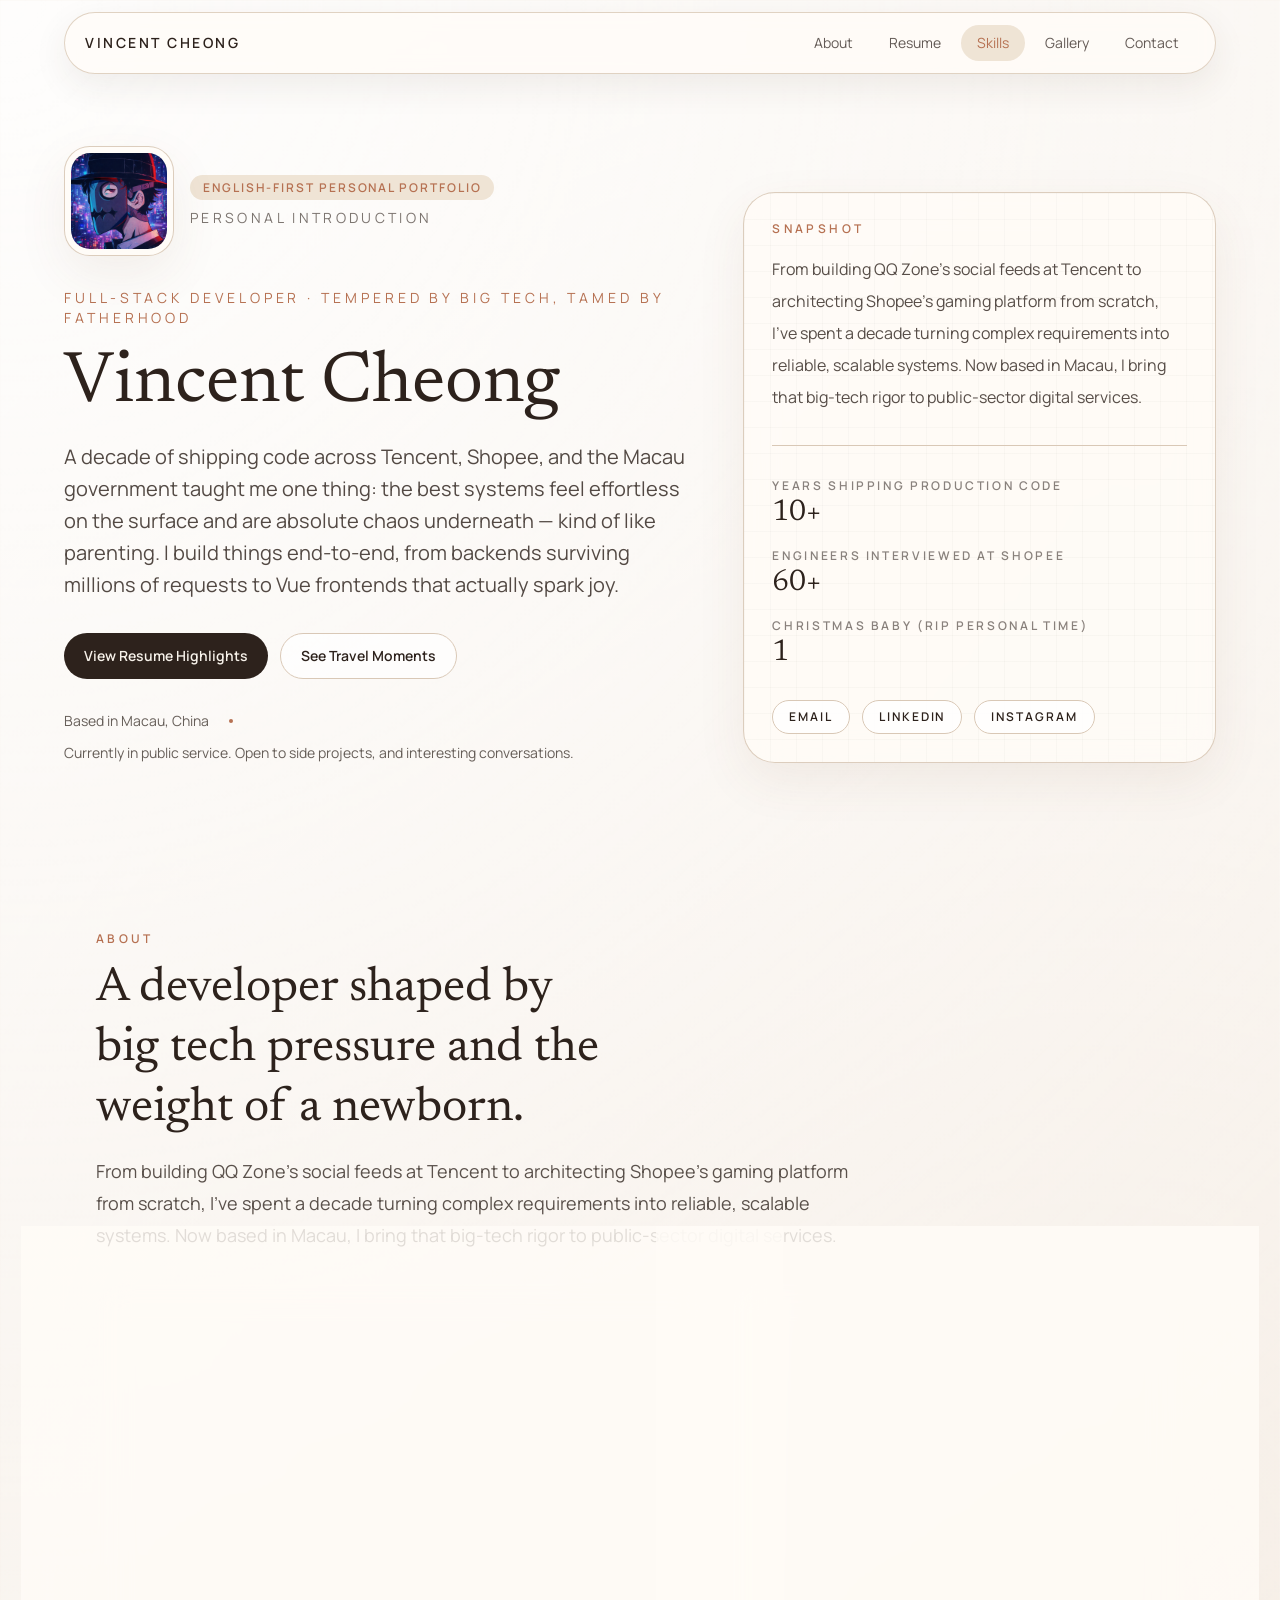
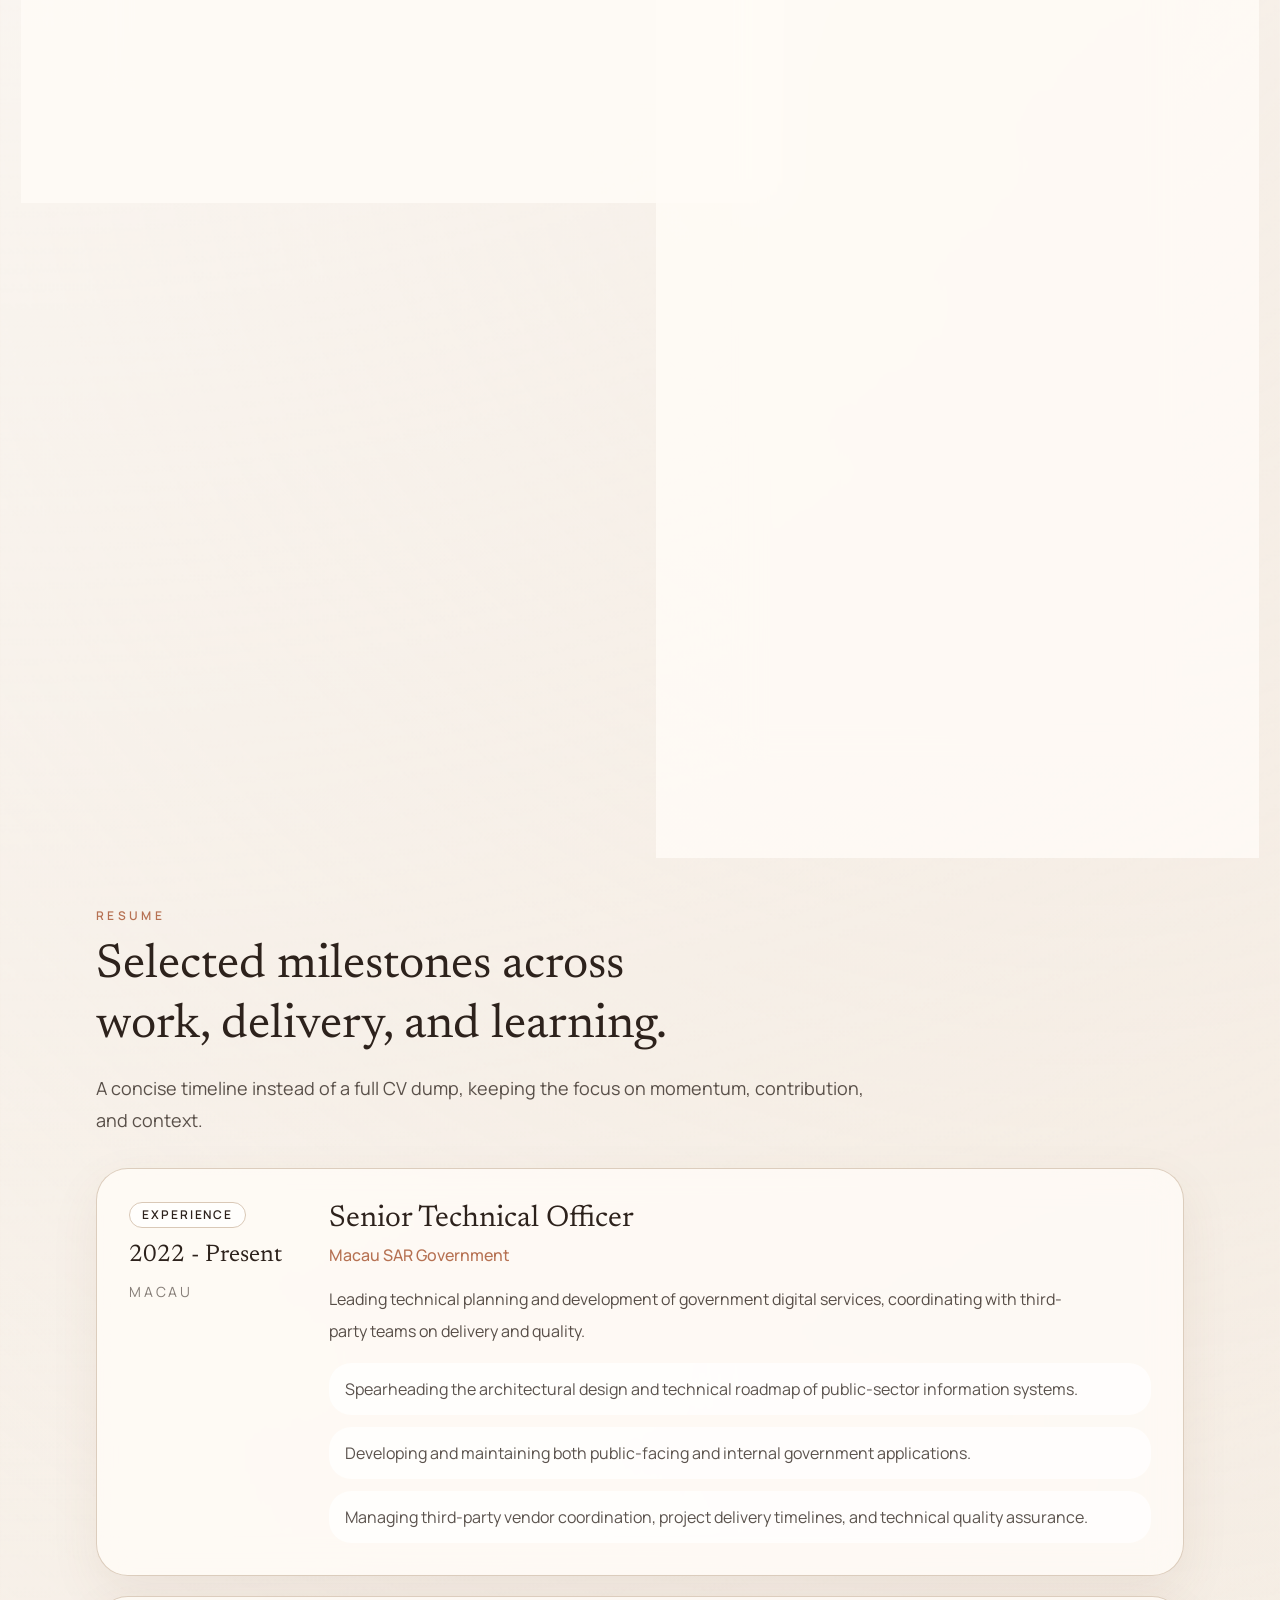
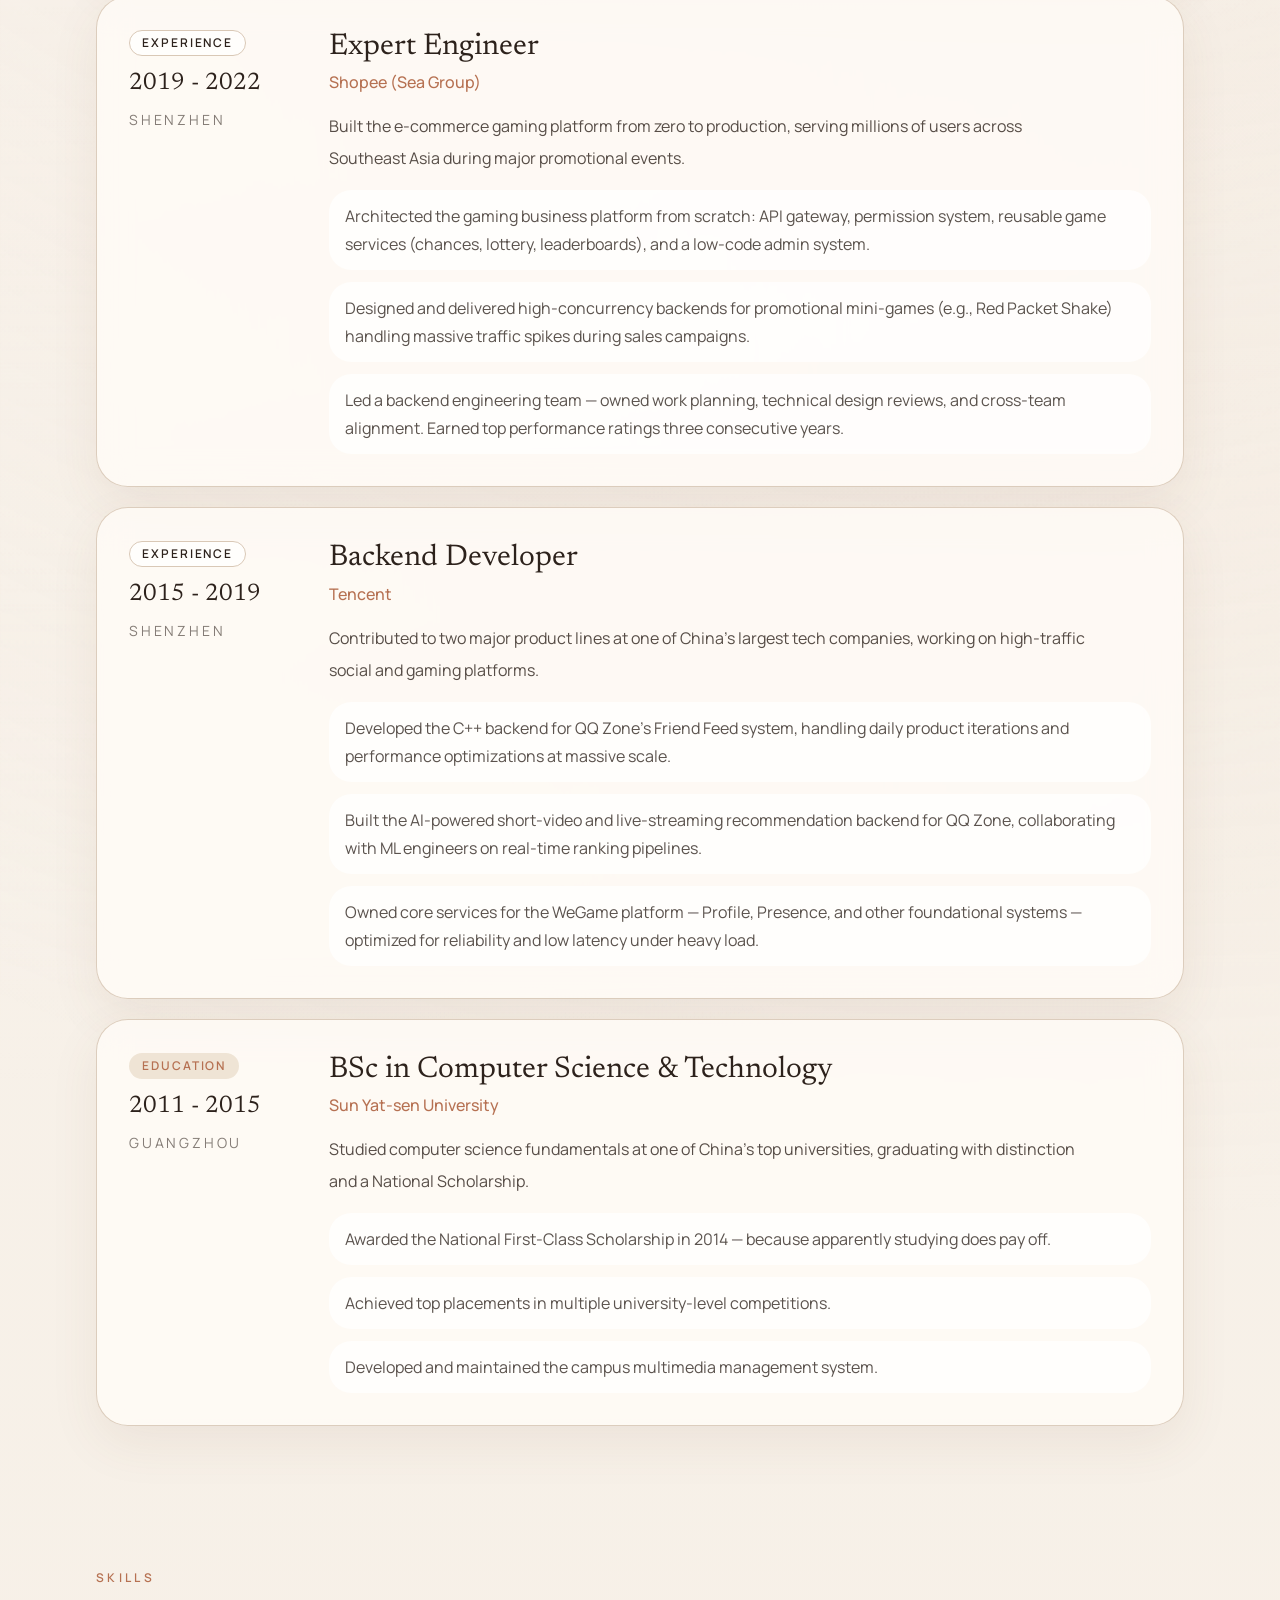
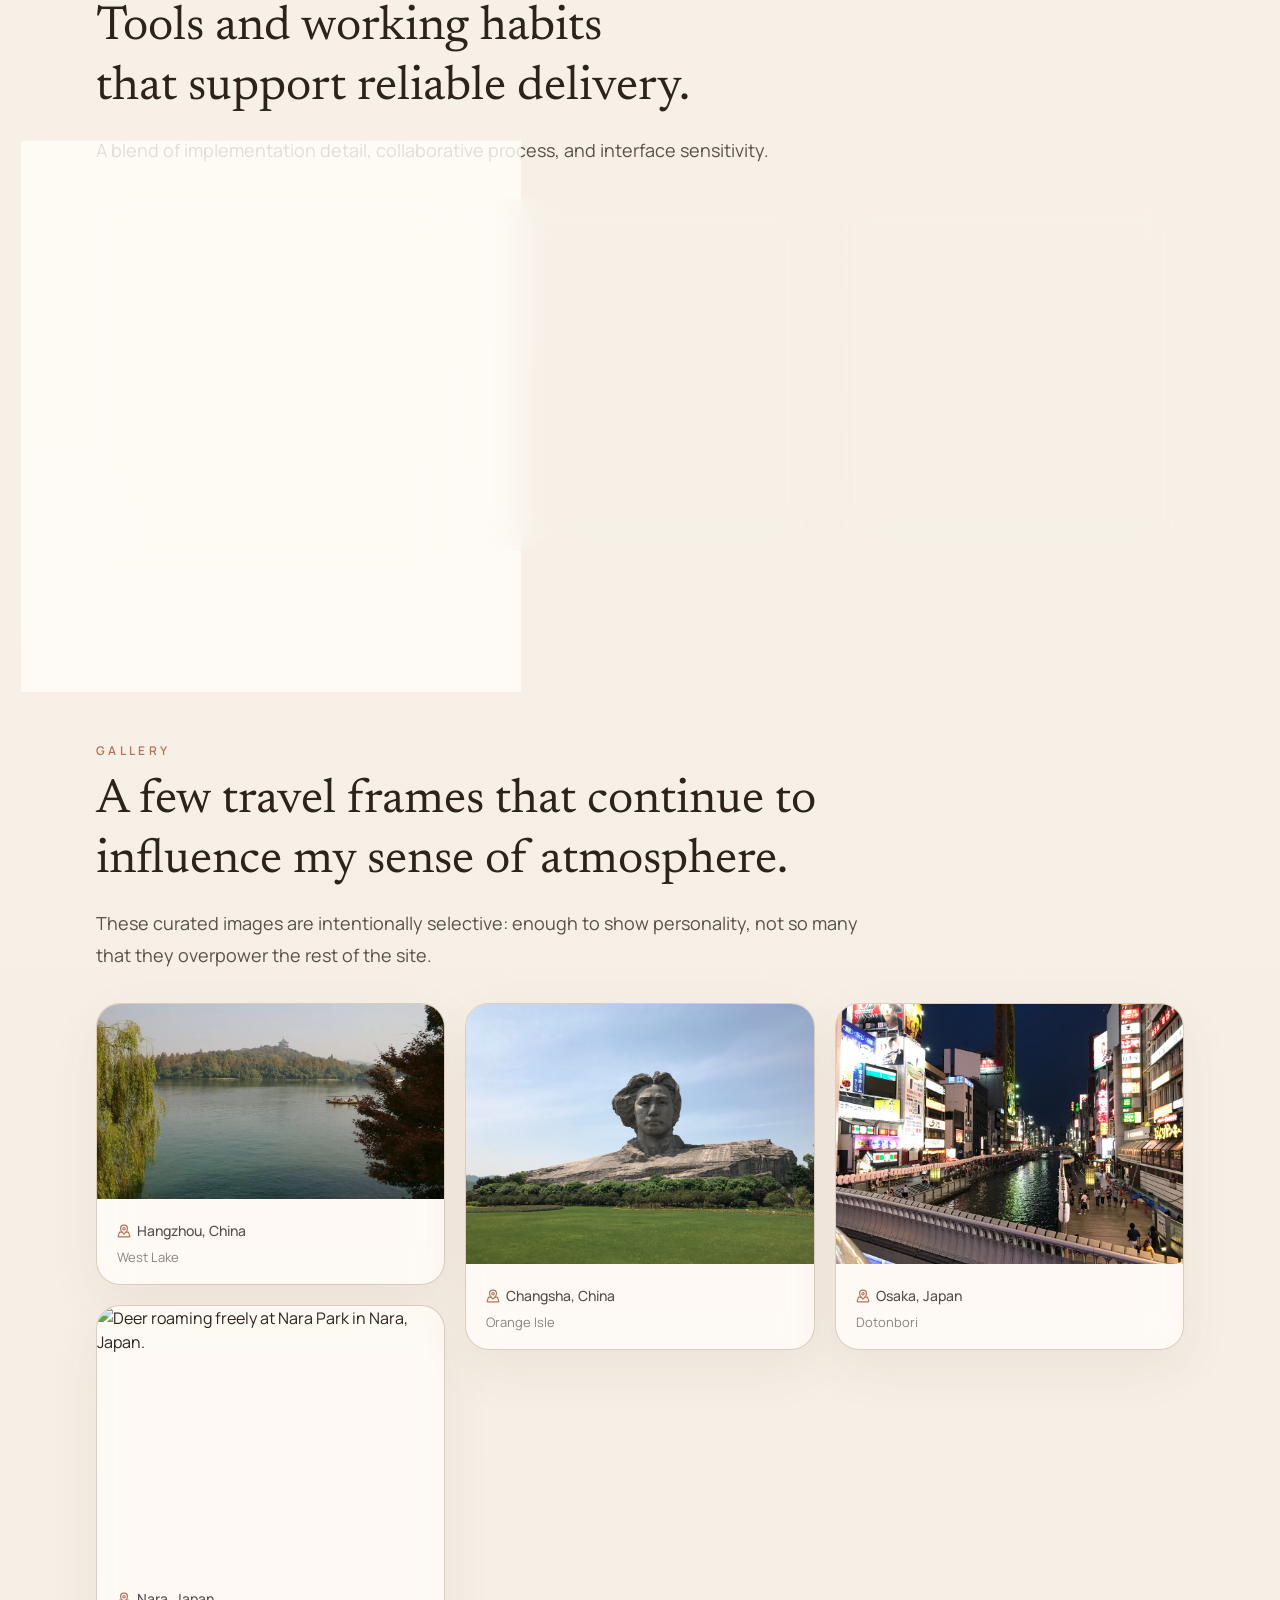
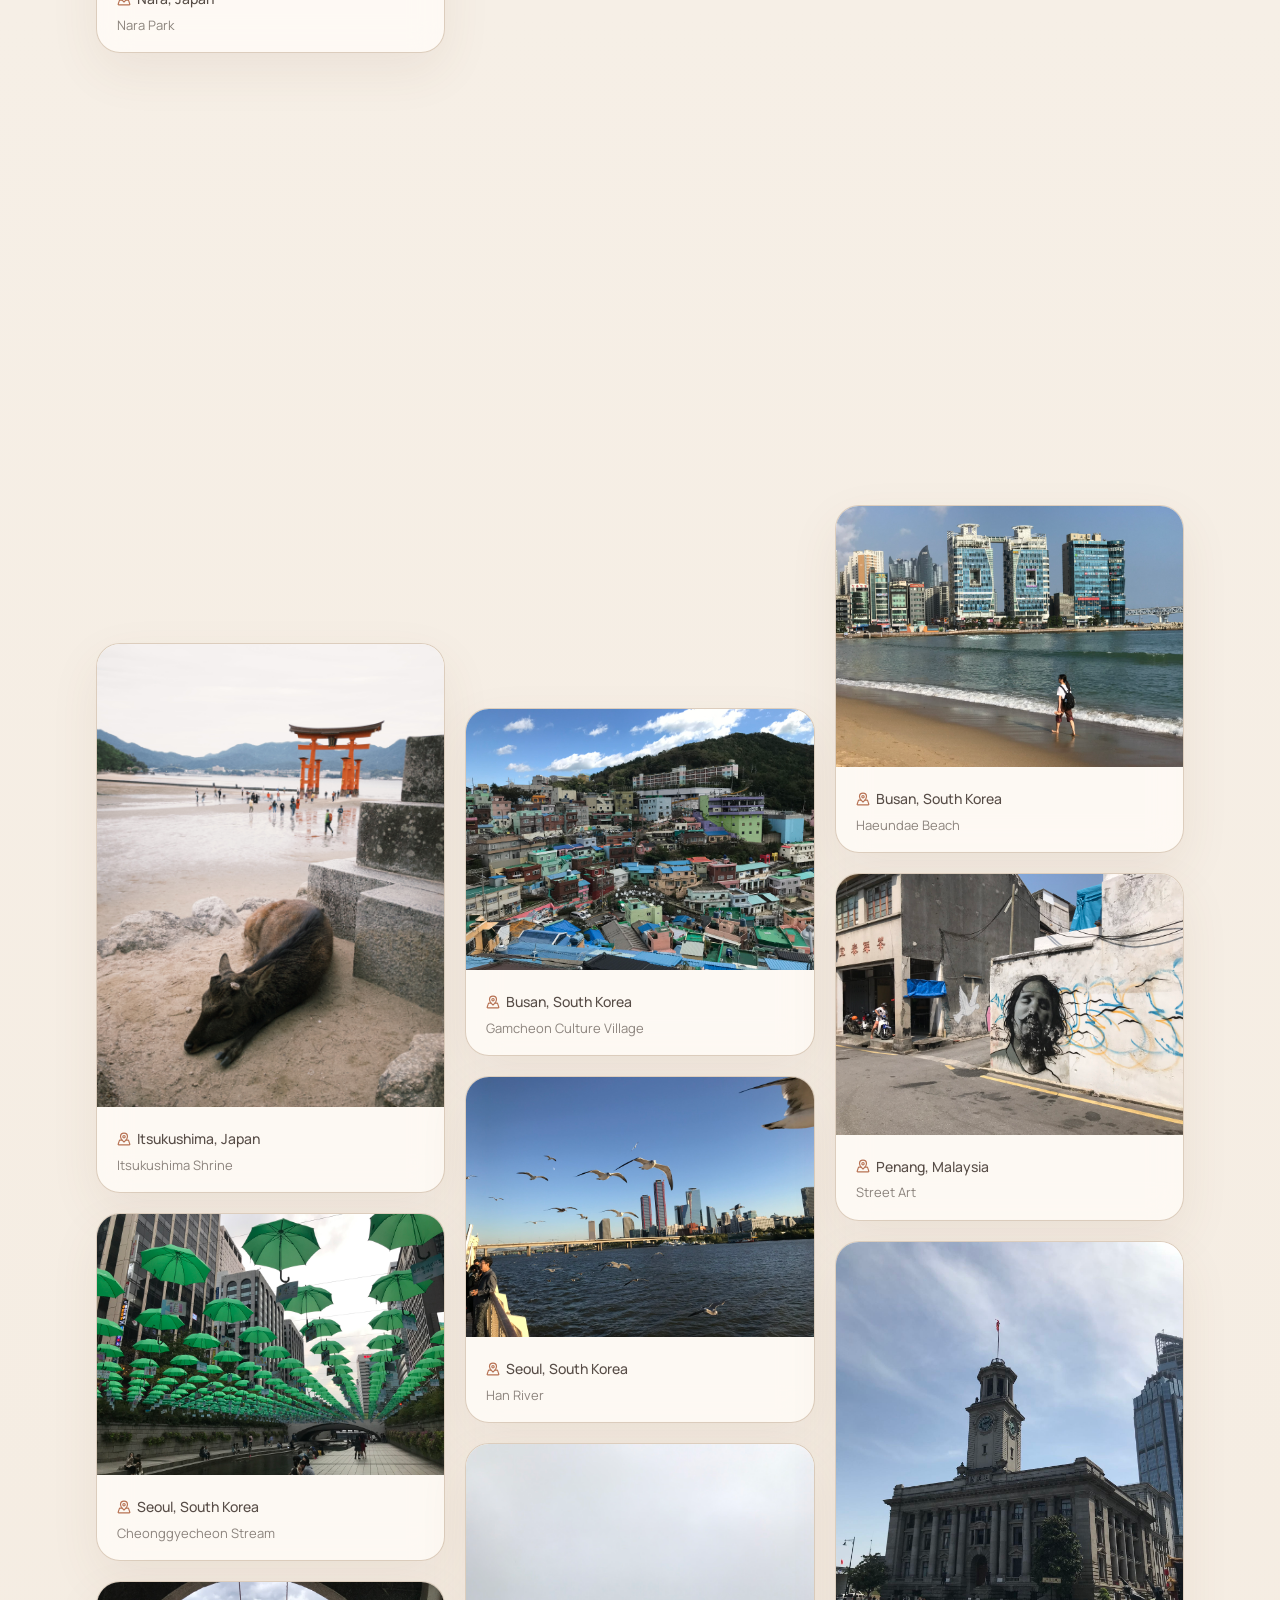
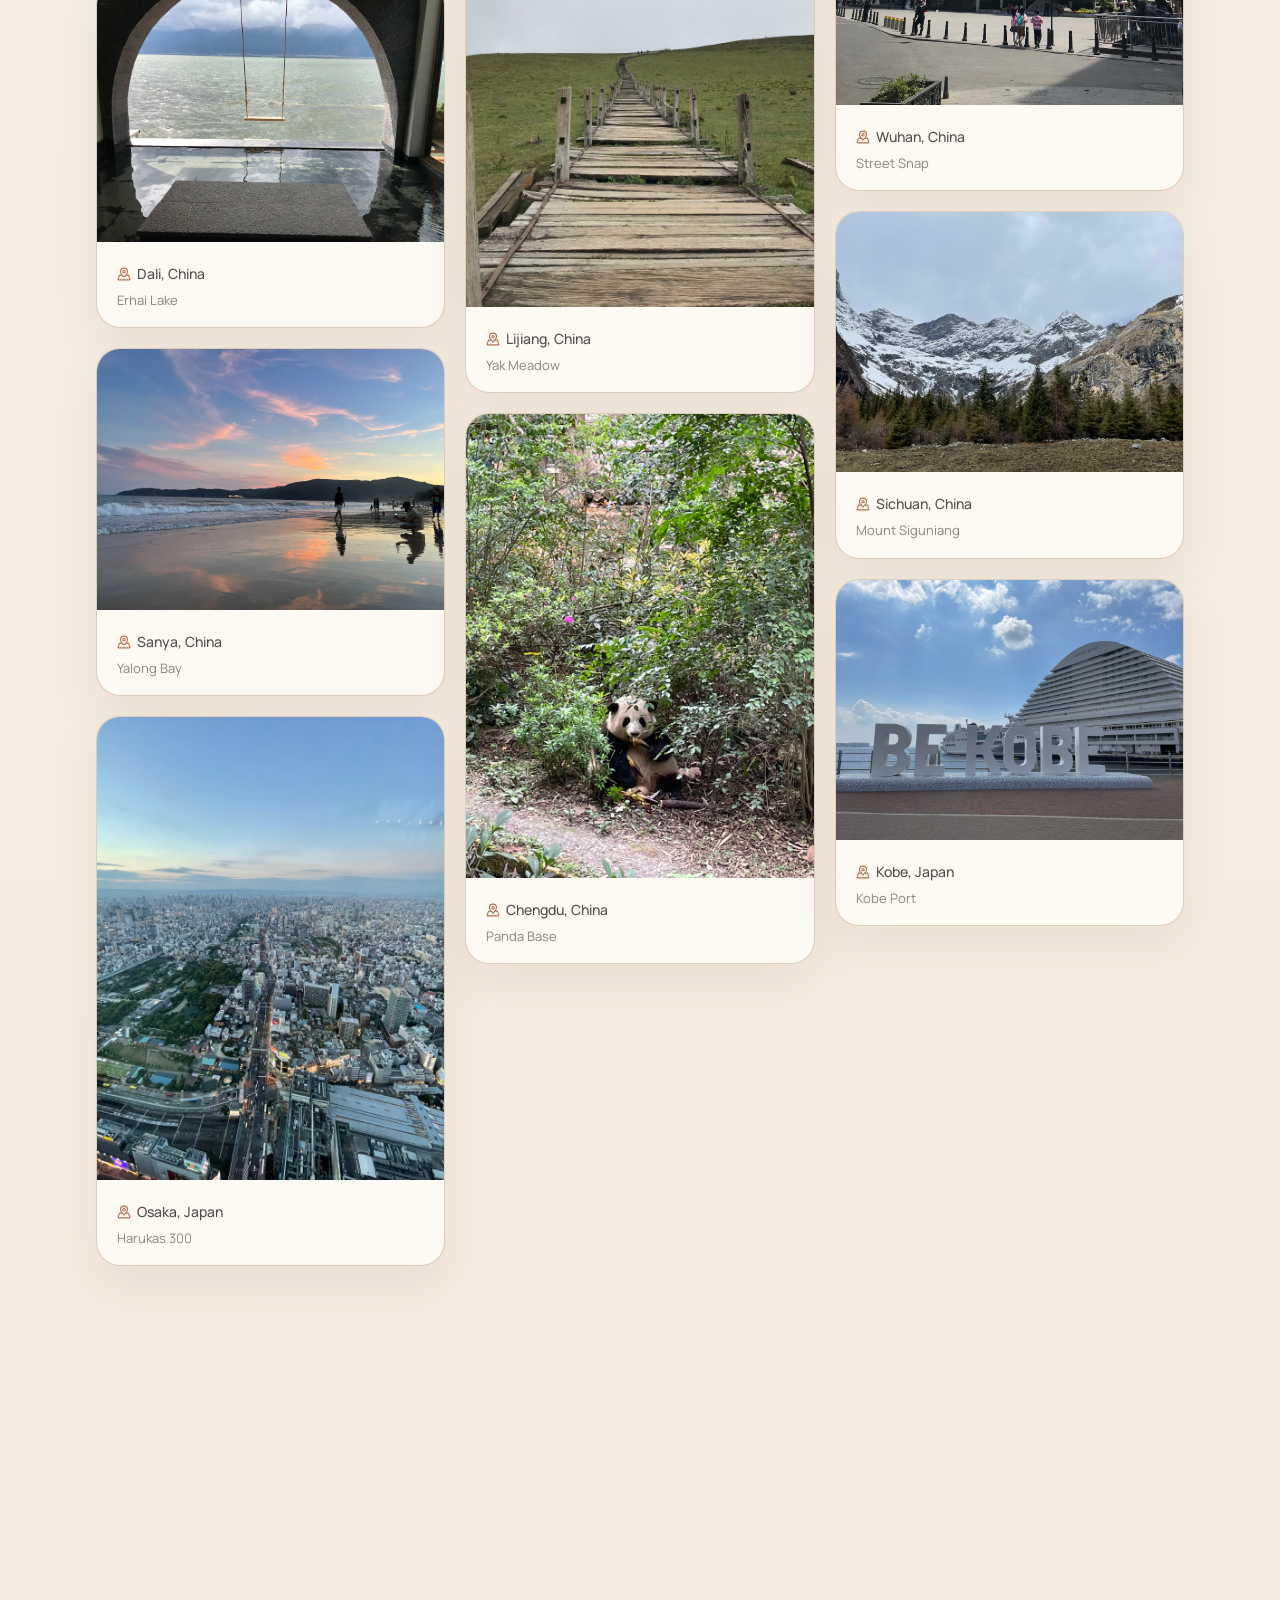
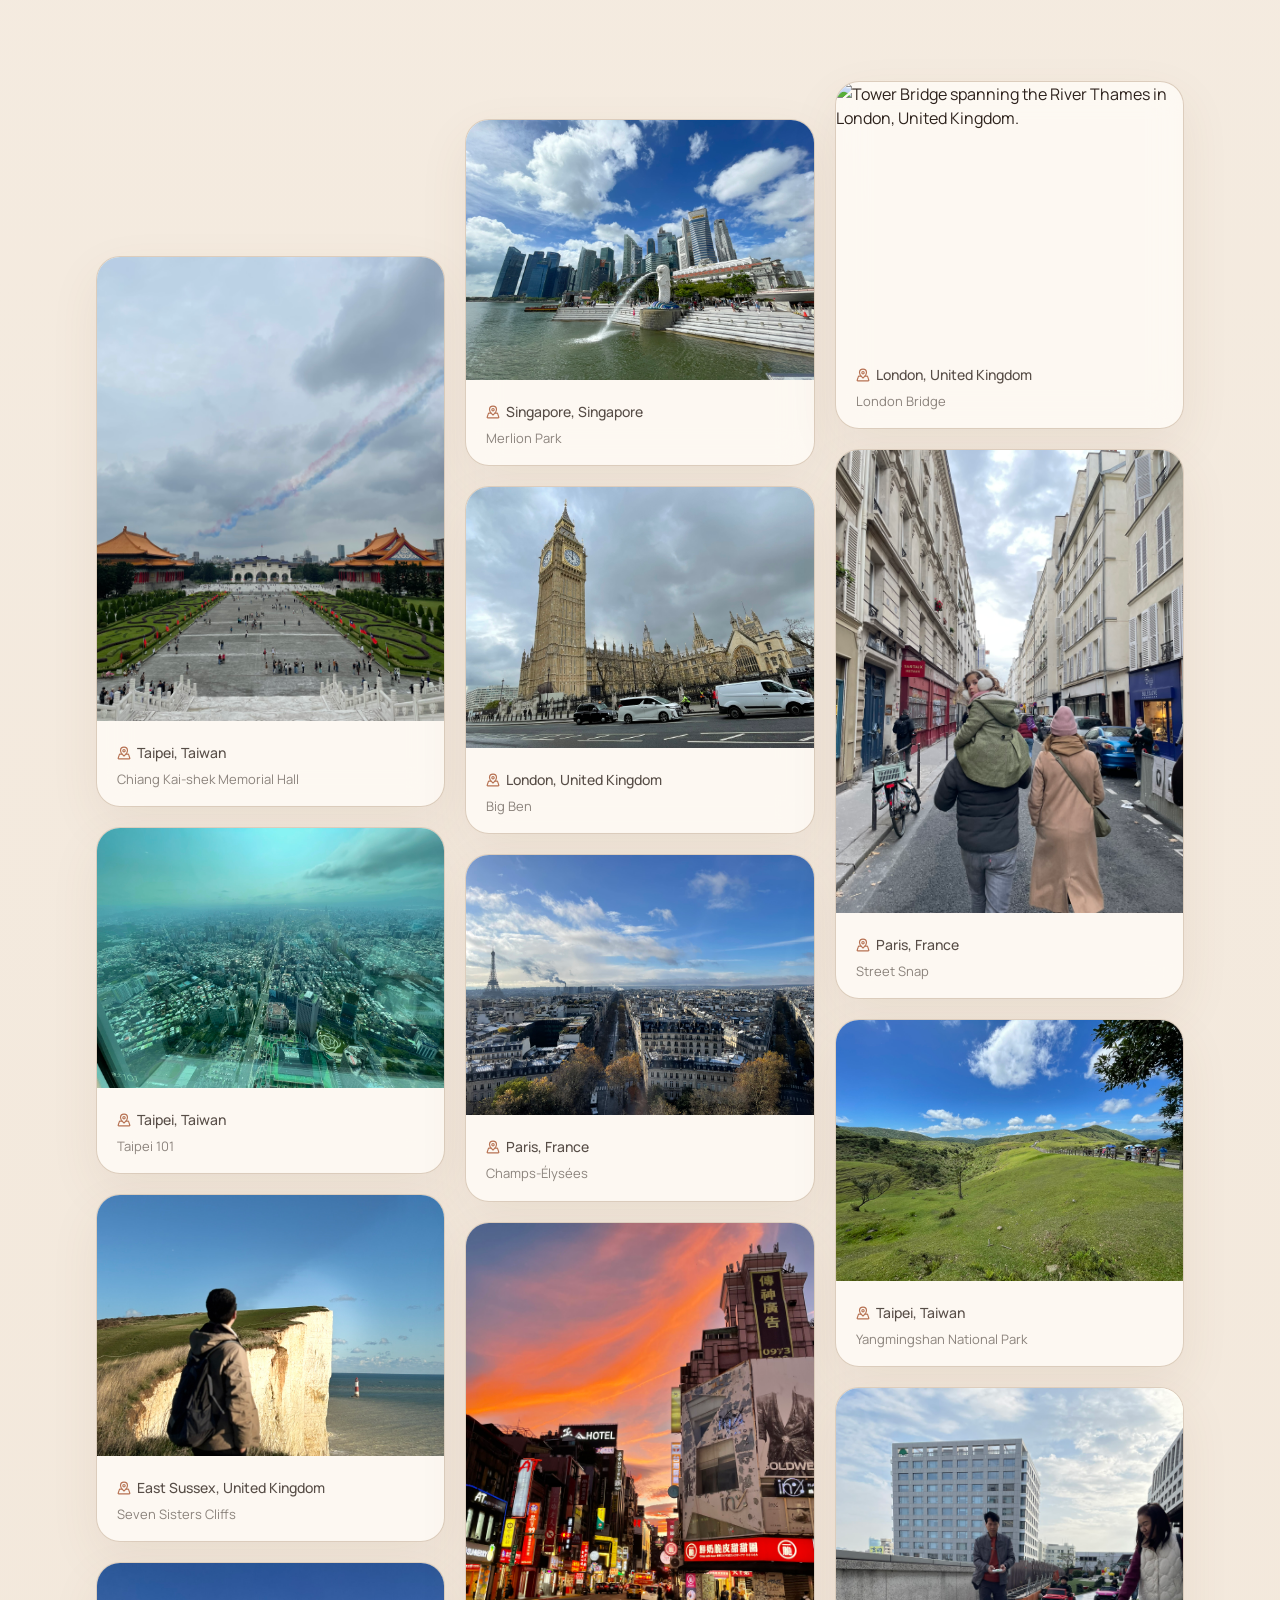
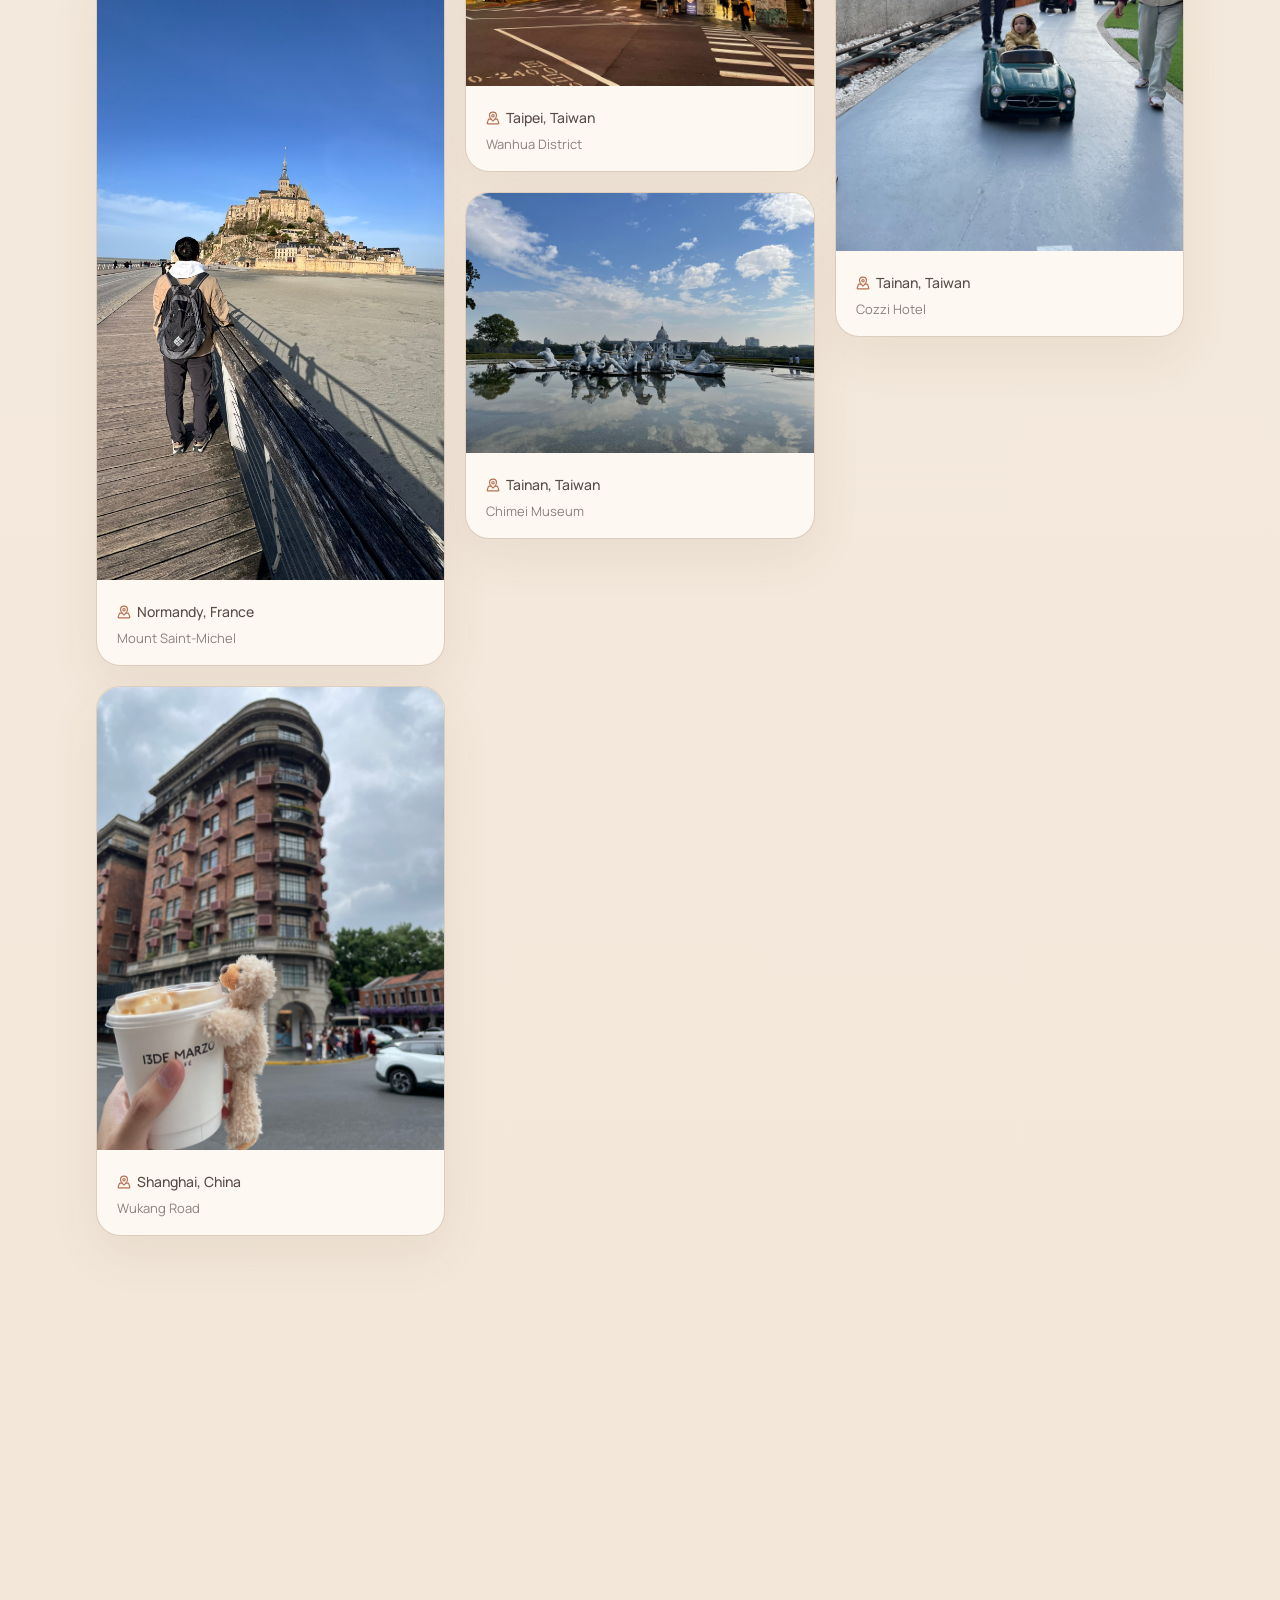
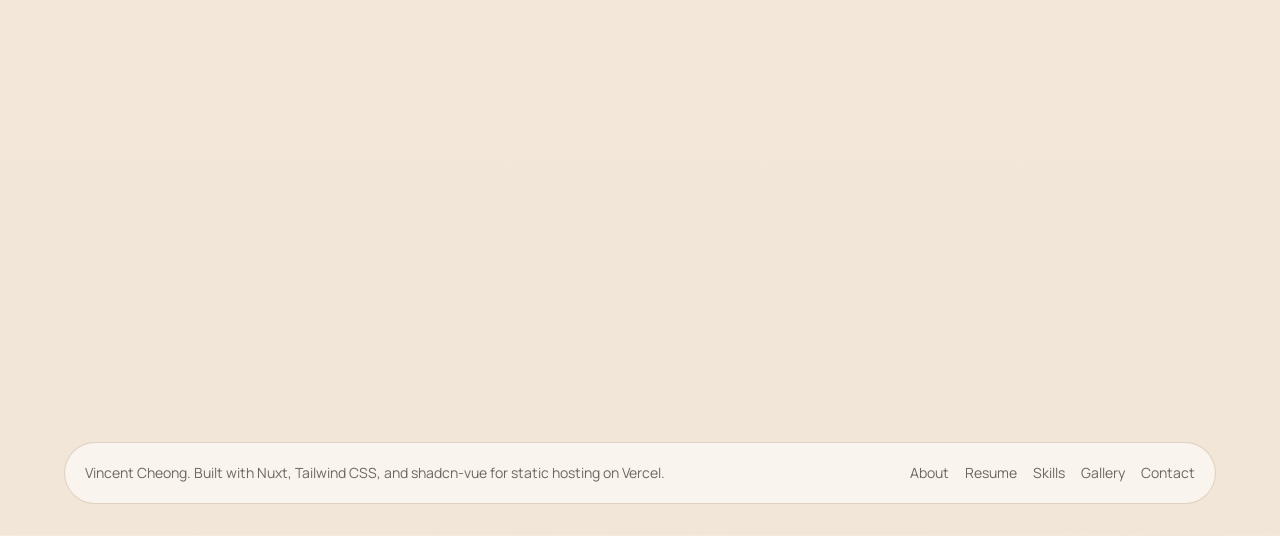
==== index.html @ 4589df6a "init" ====
<!DOCTYPE html><html><head><meta charset="utf-8"><meta name="viewport" content="width=device-width, initial-scale=1"><link rel="stylesheet" href="/_nuxt/entry.B0Ei7L6R.css" crossorigin><link rel="preload" as="fetch" crossorigin="anonymous" href="/_payload.json?06635e98-0e0e-40a1-9569-b638af17988c"><link rel="modulepreload" as="script" crossorigin href="/_nuxt/CiVSn9M3.js"><link rel="modulepreload" as="script" crossorigin href="/_nuxt/BRN_oLLQ.js"><link rel="modulepreload" as="script" crossorigin href="/_nuxt/CJJaTZbk.js"><link rel="modulepreload" as="script" crossorigin href="/_nuxt/DvQyiuAR.js"><script type="module" src="/_nuxt/CiVSn9M3.js" crossorigin></script></head><body><div id="__nuxt"><!--[--><div></div><div class="relative min-h-screen overflow-x-hidden"><div class="pointer-events-none absolute inset-0 -z-10 bg-[radial-gradient(circle_at_top,_rgba(255,255,255,0.85),_transparent_48%)]"></div><header class="sticky top-0 z-30 px-3 pt-3 sm:px-4"><a href="#main-content" class="sr-only rounded-full bg-[color:var(--color-ink)] px-4 py-2 text-sm font-semibold text-[color:var(--color-paper)] focus:not-sr-only focus:absolute focus:left-5 focus:top-5 focus:z-50"> Skip to content </a><div class="mx-auto flex max-w-6xl items-center justify-between rounded-full border border-[rgb(217_200_182/0.8)] bg-[rgb(255_252_247/0.76)] px-4 py-3 shadow-[0_12px_35px_rgba(69,47,33,0.08)] backdrop-blur md:px-5"><a href="#top" class="min-w-0 text-sm font-semibold tracking-[0.18em] uppercase text-[color:var(--color-ink)]"><span class="block truncate">Vincent Cheong</span></a><nav class="hidden items-center gap-1 md:flex" aria-label="Primary navigation"><!--[--><a href="#about" class="rounded-full px-4 py-2 text-sm transition-colors focus-visible:outline-none focus-visible:ring-2 focus-visible:ring-[color:var(--color-clay)] focus-visible:ring-offset-2 focus-visible:ring-offset-[color:var(--color-paper)] bg-[color:var(--color-paper-strong)] text-[color:var(--color-clay)]">About</a><a href="#resume" class="rounded-full px-4 py-2 text-sm transition-colors focus-visible:outline-none focus-visible:ring-2 focus-visible:ring-[color:var(--color-clay)] focus-visible:ring-offset-2 focus-visible:ring-offset-[color:var(--color-paper)] text-[rgb(45_34_28/0.74)] hover:bg-white/80 hover:text-[color:var(--color-ink)]">Resume</a><a href="#skills" class="rounded-full px-4 py-2 text-sm transition-colors focus-visible:outline-none focus-visible:ring-2 focus-visible:ring-[color:var(--color-clay)] focus-visible:ring-offset-2 focus-visible:ring-offset-[color:var(--color-paper)] text-[rgb(45_34_28/0.74)] hover:bg-white/80 hover:text-[color:var(--color-ink)]">Skills</a><a href="#gallery" class="rounded-full px-4 py-2 text-sm transition-colors focus-visible:outline-none focus-visible:ring-2 focus-visible:ring-[color:var(--color-clay)] focus-visible:ring-offset-2 focus-visible:ring-offset-[color:var(--color-paper)] text-[rgb(45_34_28/0.74)] hover:bg-white/80 hover:text-[color:var(--color-ink)]">Gallery</a><a href="#contact" class="rounded-full px-4 py-2 text-sm transition-colors focus-visible:outline-none focus-visible:ring-2 focus-visible:ring-[color:var(--color-clay)] focus-visible:ring-offset-2 focus-visible:ring-offset-[color:var(--color-paper)] text-[rgb(45_34_28/0.74)] hover:bg-white/80 hover:text-[color:var(--color-ink)]">Contact</a><!--]--></nav><!--[--><!--[--><button type="button" aria-haspopup="dialog" aria-expanded="false" data-state="closed" class="inline-flex h-11 w-11 items-center justify-center rounded-full border border-[color:var(--color-line)] bg-white/80 text-[color:var(--color-ink)] transition-colors hover:border-[color:var(--color-clay)] hover:bg-white focus-visible:outline-none focus-visible:ring-2 focus-visible:ring-[color:var(--color-clay)] focus-visible:ring-offset-2 focus-visible:ring-offset-[color:var(--color-paper)] md:hidden" aria-label="Open navigation menu"><svg xmlns="http://www.w3.org/2000/svg" width="24" height="24" viewBox="0 0 24 24" fill="none" stroke="currentColor" stroke-width="2" stroke-linecap="round" stroke-linejoin="round" class="lucide h-5 w-5 lucide-menu-icon lucide-menu h-5 w-5" aria-hidden="true"><path d="M4 5h16"></path><path d="M4 12h16"></path><path d="M4 19h16"></path></svg></button><!--v-if--><!--]--><!--]--></div></header><main id="main-content" class="pb-10"><!--[--><div><section id="top" class="px-5 pb-14 pt-10 sm:px-6 sm:pb-18 sm:pt-14 lg:px-8 lg:pb-24 lg:pt-18"><div class="mx-auto grid max-w-6xl gap-10 lg:grid-cols-[minmax(0,1.15fr)_minmax(18rem,0.85fr)] lg:items-end"><div style="transition-delay:0ms;" class="transform-gpu transition-[opacity,transform] duration-700 ease-out motion-reduce:transform-none motion-reduce:transition-none translate-y-4 opacity-0 space-y-8"><!--[--><div class="flex flex-wrap items-center gap-4"><div class="surface-card overflow-hidden rounded-[1.6rem] p-1.5 shadow-[0_16px_36px_rgba(69,47,33,0.12)]"><img src="/images/profile/E5DL3iCPkZWf34Y7.png" alt="Portrait of Vincent Cheong." width="112" height="112" class="h-20 w-20 rounded-[1.2rem] object-cover sm:h-24 sm:w-24"></div><div class="space-y-2"><span class="inline-flex items-center rounded-full border px-3 py-1 text-xs font-semibold tracking-[0.16em] uppercase border-transparent bg-[color:var(--color-paper-strong)] text-[color:var(--color-clay)]"><!--[-->English-first personal portfolio<!--]--></span><p class="text-sm uppercase tracking-[0.24em] text-[rgb(45_34_28/0.62)]"> Personal introduction </p></div></div><div class="space-y-5"><p class="text-sm uppercase tracking-[0.28em] text-[color:var(--color-clay)]">Full-Stack Developer · Tempered by Big Tech, Tamed by Fatherhood</p><h1 class="max-w-4xl font-serif text-balance text-5xl leading-[1.02] text-[color:var(--color-ink)] sm:text-6xl lg:text-7xl">Vincent Cheong</h1><p class="max-w-2xl text-pretty text-lg leading-8 text-[rgb(45_34_28/0.82)] sm:text-xl">A decade of shipping code across Tencent, Shopee, and the Macau government taught me one thing: the best systems feel effortless on the surface and are absolute chaos underneath — kind of like parenting. I build things end-to-end, from backends surviving millions of requests to Vue frontends that actually spark joy.</p></div><div class="flex flex-wrap gap-3"><a class="inline-flex items-center justify-center gap-2 rounded-full text-sm font-semibold transition-colors duration-200 ease-out focus-visible:outline-none focus-visible:ring-2 focus-visible:ring-[color:var(--color-clay)] focus-visible:ring-offset-2 focus-visible:ring-offset-[color:var(--color-paper)] disabled:pointer-events-none disabled:opacity-50 bg-[color:var(--color-ink)] px-5 py-3 text-[color:var(--color-paper)] hover:bg-[color:var(--color-clay)]" href="#resume"> View Resume Highlights </a><a class="inline-flex items-center justify-center gap-2 rounded-full text-sm font-semibold transition-colors duration-200 ease-out focus-visible:outline-none focus-visible:ring-2 focus-visible:ring-[color:var(--color-clay)] focus-visible:ring-offset-2 focus-visible:ring-offset-[color:var(--color-paper)] disabled:pointer-events-none disabled:opacity-50 border border-[color:var(--color-line)] bg-white/70 px-5 py-3 text-[color:var(--color-ink)] hover:border-[color:var(--color-clay)] hover:bg-white" href="#gallery"> See Travel Moments </a></div><div class="flex flex-wrap items-center gap-x-5 gap-y-3 text-sm text-[rgb(45_34_28/0.72)]"><span>Based in Macau, China</span><span aria-hidden="true" class="hidden h-1 w-1 rounded-full bg-[color:var(--color-clay)] sm:block"></span><span>Currently in public service. Open to side projects, and interesting conversations.</span></div><!--]--></div><div style="transition-delay:120ms;" class="transform-gpu transition-[opacity,transform] duration-700 ease-out motion-reduce:transform-none motion-reduce:transition-none translate-y-4 opacity-0"><!--[--><div class="surface-card rounded-[2rem] overflow-hidden"><!--[--><div class="soft-grid flex h-full flex-col justify-between gap-8 p-6 sm:p-7"><div class="space-y-4"><p class="text-xs font-semibold uppercase tracking-[0.28em] text-[color:var(--color-clay)]"> Snapshot </p><p class="text-pretty text-base leading-8 text-[rgb(45_34_28/0.8)]">From building QQ Zone&#39;s social feeds at Tencent to architecting Shopee&#39;s gaming platform from scratch, I&#39;ve spent a decade turning complex requirements into reliable, scalable systems. Now based in Macau, I bring that big-tech rigor to public-sector digital services.</p></div><div class="h-px w-full bg-[color:var(--color-line)]" aria-hidden="true"></div><dl class="grid gap-5 sm:grid-cols-3 lg:grid-cols-1"><!--[--><div class="space-y-1"><dt class="text-xs font-semibold uppercase tracking-[0.22em] text-[rgb(45_34_28/0.56)]">Years shipping production code</dt><dd class="font-serif text-3xl leading-none text-[color:var(--color-ink)]">10+</dd></div><div class="space-y-1"><dt class="text-xs font-semibold uppercase tracking-[0.22em] text-[rgb(45_34_28/0.56)]">Engineers interviewed at Shopee</dt><dd class="font-serif text-3xl leading-none text-[color:var(--color-ink)]">60+</dd></div><div class="space-y-1"><dt class="text-xs font-semibold uppercase tracking-[0.22em] text-[rgb(45_34_28/0.56)]">Christmas baby (RIP personal time)</dt><dd class="font-serif text-3xl leading-none text-[color:var(--color-ink)]">1</dd></div><!--]--></dl><div class="flex flex-wrap gap-3"><!--[--><a href="mailto:wengsan017861@gmail.com" class="inline-flex items-center justify-center gap-2 rounded-full font-semibold transition-colors duration-200 ease-out focus-visible:outline-none focus-visible:ring-2 focus-visible:ring-[color:var(--color-clay)] focus-visible:ring-offset-2 focus-visible:ring-offset-[color:var(--color-paper)] disabled:pointer-events-none disabled:opacity-50 text-[color:var(--color-ink)] hover:bg-white/70 px-4 py-2 text-xs tracking-[0.16em] uppercase border border-[color:var(--color-line)] bg-white/80">Email</a><a href="https://www.linkedin.com/in/vincent-cheong-a0722524b/" target="_blank" rel="noreferrer" class="inline-flex items-center justify-center gap-2 rounded-full font-semibold transition-colors duration-200 ease-out focus-visible:outline-none focus-visible:ring-2 focus-visible:ring-[color:var(--color-clay)] focus-visible:ring-offset-2 focus-visible:ring-offset-[color:var(--color-paper)] disabled:pointer-events-none disabled:opacity-50 text-[color:var(--color-ink)] hover:bg-white/70 px-4 py-2 text-xs tracking-[0.16em] uppercase border border-[color:var(--color-line)] bg-white/80">LinkedIn</a><a href="https://www.instagram.com/wsc.vc/" target="_blank" rel="noreferrer" class="inline-flex items-center justify-center gap-2 rounded-full font-semibold transition-colors duration-200 ease-out focus-visible:outline-none focus-visible:ring-2 focus-visible:ring-[color:var(--color-clay)] focus-visible:ring-offset-2 focus-visible:ring-offset-[color:var(--color-paper)] disabled:pointer-events-none disabled:opacity-50 text-[color:var(--color-ink)] hover:bg-white/70 px-4 py-2 text-xs tracking-[0.16em] uppercase border border-[color:var(--color-line)] bg-white/80">Instagram</a><!--]--></div></div><!--]--></div><!--]--></div></div></section><section id="about" class="section-anchor" data-section><div class="mx-auto flex w-full max-w-6xl flex-col gap-8 px-5 sm:px-6 lg:px-8 py-14 sm:py-18"><header style="transition-delay:0ms;" class="transform-gpu transition-[opacity,transform] duration-700 ease-out motion-reduce:transform-none motion-reduce:transition-none translate-y-4 opacity-0 max-w-3xl"><!--[--><p class="mb-3 text-xs font-semibold uppercase tracking-[0.28em] text-[color:var(--color-clay)]">About</p><h2 class="font-serif text-balance text-4xl leading-tight text-[color:var(--color-ink)] sm:text-5xl">A developer shaped by big tech pressure and the weight of a newborn.</h2><p class="mt-4 text-pretty text-base leading-8 text-[rgb(45_34_28/0.78)] sm:text-lg">From building QQ Zone&#39;s social feeds at Tencent to architecting Shopee&#39;s gaming platform from scratch, I&#39;ve spent a decade turning complex requirements into reliable, scalable systems. Now based in Macau, I bring that big-tech rigor to public-sector digital services.</p><!--]--></header><!--[--><div class="grid gap-6 lg:grid-cols-[1.15fr_0.85fr]"><div style="transition-delay:0ms;" class="transform-gpu transition-[opacity,transform] duration-700 ease-out motion-reduce:transform-none motion-reduce:transition-none translate-y-4 opacity-0"><!--[--><div class="surface-card rounded-[2rem] p-6 sm:p-8"><!--[--><div class="grid gap-8"><div><p class="text-sm uppercase tracking-[0.26em] text-[color:var(--color-clay)]"> How I Work </p><ul class="mt-5 grid gap-4 text-pretty text-base leading-8 text-[rgb(45_34_28/0.82)]"><!--[--><li class="rounded-[1.5rem] bg-white/75 px-5 py-4">Equally comfortable writing low-level system and crafting pixel-perfect UI interfaces — a true full-stack chameleon.</li><li class="rounded-[1.5rem] bg-white/75 px-5 py-4">Survived high-concurrency systems at scale; now I apply that healthy paranoia to everything I build, even personal projects.</li><li class="rounded-[1.5rem] bg-white/75 px-5 py-4">Firm believer in AI-assisted development — vibe coding is not laziness, it&#39;s evolution.</li><!--]--></ul></div></div><!--]--></div><!--]--></div><div style="transition-delay:100ms;" class="transform-gpu transition-[opacity,transform] duration-700 ease-out motion-reduce:transform-none motion-reduce:transition-none translate-y-4 opacity-0"><!--[--><div class="surface-card rounded-[2rem] p-6 sm:p-8"><!--[--><div class="flex h-full flex-col gap-6"><div><p class="text-sm uppercase tracking-[0.26em] text-[color:var(--color-clay)]"> Personal Values </p><div class="mt-5 flex flex-wrap gap-3"><!--[--><span class="inline-flex items-center rounded-full border px-3 py-1 text-xs font-semibold tracking-[0.16em] uppercase border-[color:var(--color-line)] bg-white/70 text-[color:var(--color-ink)]"><!--[-->Battle-tested pragmatist<!--]--></span><span class="inline-flex items-center rounded-full border px-3 py-1 text-xs font-semibold tracking-[0.16em] uppercase border-[color:var(--color-line)] bg-white/70 text-[color:var(--color-ink)]"><!--[-->Quietly competitive<!--]--></span><span class="inline-flex items-center rounded-full border px-3 py-1 text-xs font-semibold tracking-[0.16em] uppercase border-[color:var(--color-line)] bg-white/70 text-[color:var(--color-ink)]"><!--[-->Detail-obsessed<!--]--></span><span class="inline-flex items-center rounded-full border px-3 py-1 text-xs font-semibold tracking-[0.16em] uppercase border-[color:var(--color-line)] bg-white/70 text-[color:var(--color-ink)]"><!--[-->Dog-lover-in-theory<!--]--></span><!--]--></div></div><div class="h-px w-full bg-[color:var(--color-line)]" aria-hidden="true"></div><div class="space-y-3 text-base leading-8 text-[rgb(45_34_28/0.82)]"><!--[--><p>After graduating in Guangzhou, I spent seven years in Shenzhen&#39;s tech trenches — first at Tencent building backend systems for QQ Zone and WeGame, then at Shopee architecting a gaming platform from zero to production. I survived the legendary 996 grind, became intimately familiar with 3 AM error alerts, and once endured seven rounds of interviews just to land a single offer. On the bright side, after being promoted to team lead at Shopee, I got to sit on the other side of the table and interviewed around sixty candidates myself — finally understanding why interviewers always look so tired.</p><p>Outside of work, I&#39;m an avid gamer and a restless traveler. I started exploring cities across China during university and have made it a point to venture abroad at least once a year since. I&#39;m also a devoted admirer of cats and dogs, though strictly from a safe, fur-free distance. Currently teaching myself Japanese: N4 is in the bag, N3 is putting up a fight.</p><p>In mid-2022, I made the leap back to Macau for a calmer pace of life and better prospects for the next generation. Then, on Christmas Day 2024, my son arrived — and just like that, my free time went from &#39;limited&#39; to &#39;purely theoretical.&#39; Worth every sleepless second, though.</p><!--]--></div></div><!--]--></div><!--]--></div></div><!--]--></div></section><section id="resume" class="section-anchor" data-section><div class="mx-auto flex w-full max-w-6xl flex-col gap-8 px-5 sm:px-6 lg:px-8 py-14 sm:py-18"><header style="transition-delay:0ms;" class="transform-gpu transition-[opacity,transform] duration-700 ease-out motion-reduce:transform-none motion-reduce:transition-none translate-y-4 opacity-0 max-w-3xl"><!--[--><p class="mb-3 text-xs font-semibold uppercase tracking-[0.28em] text-[color:var(--color-clay)]">Resume</p><h2 class="font-serif text-balance text-4xl leading-tight text-[color:var(--color-ink)] sm:text-5xl">Selected milestones across work, delivery, and learning.</h2><p class="mt-4 text-pretty text-base leading-8 text-[rgb(45_34_28/0.78)] sm:text-lg">A concise timeline instead of a full CV dump, keeping the focus on momentum, contribution, and context.</p><!--]--></header><!--[--><div class="grid gap-5"><!--[--><div style="transition-delay:0ms;" class="transform-gpu transition-[opacity,transform] duration-700 ease-out motion-reduce:transform-none motion-reduce:transition-none translate-y-4 opacity-0"><!--[--><div class="surface-card rounded-[2rem] overflow-hidden p-6 sm:p-8"><!--[--><div class="grid gap-6 lg:grid-cols-[11rem_minmax(0,1fr)]"><div class="space-y-3"><span class="inline-flex items-center rounded-full border px-3 py-1 text-xs font-semibold tracking-[0.16em] uppercase border-[color:var(--color-line)] bg-white/70 text-[color:var(--color-ink)]"><!--[-->experience<!--]--></span><p class="font-serif text-2xl leading-tight text-[color:var(--color-ink)]">2022 - Present</p><p class="text-sm uppercase tracking-[0.2em] text-[rgb(45_34_28/0.58)]">Macau</p></div><div class="space-y-4"><div><h3 class="font-serif text-3xl leading-tight text-[color:var(--color-ink)]">Senior Technical Officer</h3><p class="mt-1 text-base font-medium text-[color:var(--color-clay)]">Macau SAR Government</p></div><p class="max-w-3xl text-pretty text-base leading-8 text-[rgb(45_34_28/0.8)]">Leading technical planning and development of government digital services, coordinating with third-party teams on delivery and quality.</p><ul class="grid gap-3 text-sm leading-7 text-[rgb(45_34_28/0.78)] sm:text-base"><!--[--><li class="rounded-[1.4rem] bg-white/70 px-4 py-3">Spearheading the architectural design and technical roadmap of public-sector information systems.</li><li class="rounded-[1.4rem] bg-white/70 px-4 py-3">Developing and maintaining both public-facing and internal government applications.</li><li class="rounded-[1.4rem] bg-white/70 px-4 py-3">Managing third-party vendor coordination, project delivery timelines, and technical quality assurance.</li><!--]--></ul></div></div><!--]--></div><!--]--></div><div style="transition-delay:80ms;" class="transform-gpu transition-[opacity,transform] duration-700 ease-out motion-reduce:transform-none motion-reduce:transition-none translate-y-4 opacity-0"><!--[--><div class="surface-card rounded-[2rem] overflow-hidden p-6 sm:p-8"><!--[--><div class="grid gap-6 lg:grid-cols-[11rem_minmax(0,1fr)]"><div class="space-y-3"><span class="inline-flex items-center rounded-full border px-3 py-1 text-xs font-semibold tracking-[0.16em] uppercase border-[color:var(--color-line)] bg-white/70 text-[color:var(--color-ink)]"><!--[-->experience<!--]--></span><p class="font-serif text-2xl leading-tight text-[color:var(--color-ink)]">2019 - 2022</p><p class="text-sm uppercase tracking-[0.2em] text-[rgb(45_34_28/0.58)]">Shenzhen</p></div><div class="space-y-4"><div><h3 class="font-serif text-3xl leading-tight text-[color:var(--color-ink)]">Expert Engineer</h3><p class="mt-1 text-base font-medium text-[color:var(--color-clay)]">Shopee (Sea Group)</p></div><p class="max-w-3xl text-pretty text-base leading-8 text-[rgb(45_34_28/0.8)]">Built the e-commerce gaming platform from zero to production, serving millions of users across Southeast Asia during major promotional events.</p><ul class="grid gap-3 text-sm leading-7 text-[rgb(45_34_28/0.78)] sm:text-base"><!--[--><li class="rounded-[1.4rem] bg-white/70 px-4 py-3">Architected the gaming business platform from scratch: API gateway, permission system, reusable game services (chances, lottery, leaderboards), and a low-code admin system.</li><li class="rounded-[1.4rem] bg-white/70 px-4 py-3">Designed and delivered high-concurrency backends for promotional mini-games (e.g., Red Packet Shake) handling massive traffic spikes during sales campaigns.</li><li class="rounded-[1.4rem] bg-white/70 px-4 py-3">Led a backend engineering team — owned work planning, technical design reviews, and cross-team alignment. Earned top performance ratings three consecutive years.</li><!--]--></ul></div></div><!--]--></div><!--]--></div><div style="transition-delay:160ms;" class="transform-gpu transition-[opacity,transform] duration-700 ease-out motion-reduce:transform-none motion-reduce:transition-none translate-y-4 opacity-0"><!--[--><div class="surface-card rounded-[2rem] overflow-hidden p-6 sm:p-8"><!--[--><div class="grid gap-6 lg:grid-cols-[11rem_minmax(0,1fr)]"><div class="space-y-3"><span class="inline-flex items-center rounded-full border px-3 py-1 text-xs font-semibold tracking-[0.16em] uppercase border-[color:var(--color-line)] bg-white/70 text-[color:var(--color-ink)]"><!--[-->experience<!--]--></span><p class="font-serif text-2xl leading-tight text-[color:var(--color-ink)]">2015 - 2019</p><p class="text-sm uppercase tracking-[0.2em] text-[rgb(45_34_28/0.58)]">Shenzhen</p></div><div class="space-y-4"><div><h3 class="font-serif text-3xl leading-tight text-[color:var(--color-ink)]">Backend Developer</h3><p class="mt-1 text-base font-medium text-[color:var(--color-clay)]">Tencent</p></div><p class="max-w-3xl text-pretty text-base leading-8 text-[rgb(45_34_28/0.8)]">Contributed to two major product lines at one of China&#39;s largest tech companies, working on high-traffic social and gaming platforms.</p><ul class="grid gap-3 text-sm leading-7 text-[rgb(45_34_28/0.78)] sm:text-base"><!--[--><li class="rounded-[1.4rem] bg-white/70 px-4 py-3">Developed the C++ backend for QQ Zone&#39;s Friend Feed system, handling daily product iterations and performance optimizations at massive scale.</li><li class="rounded-[1.4rem] bg-white/70 px-4 py-3">Built the AI-powered short-video and live-streaming recommendation backend for QQ Zone, collaborating with ML engineers on real-time ranking pipelines.</li><li class="rounded-[1.4rem] bg-white/70 px-4 py-3">Owned core services for the WeGame platform — Profile, Presence, and other foundational systems — optimized for reliability and low latency under heavy load.</li><!--]--></ul></div></div><!--]--></div><!--]--></div><div style="transition-delay:240ms;" class="transform-gpu transition-[opacity,transform] duration-700 ease-out motion-reduce:transform-none motion-reduce:transition-none translate-y-4 opacity-0"><!--[--><div class="surface-card rounded-[2rem] overflow-hidden p-6 sm:p-8"><!--[--><div class="grid gap-6 lg:grid-cols-[11rem_minmax(0,1fr)]"><div class="space-y-3"><span class="inline-flex items-center rounded-full border px-3 py-1 text-xs font-semibold tracking-[0.16em] uppercase border-transparent bg-[color:var(--color-paper-strong)] text-[color:var(--color-clay)]"><!--[-->education<!--]--></span><p class="font-serif text-2xl leading-tight text-[color:var(--color-ink)]">2011 - 2015</p><p class="text-sm uppercase tracking-[0.2em] text-[rgb(45_34_28/0.58)]">Guangzhou</p></div><div class="space-y-4"><div><h3 class="font-serif text-3xl leading-tight text-[color:var(--color-ink)]">BSc in Computer Science &amp; Technology</h3><p class="mt-1 text-base font-medium text-[color:var(--color-clay)]">Sun Yat-sen University</p></div><p class="max-w-3xl text-pretty text-base leading-8 text-[rgb(45_34_28/0.8)]">Studied computer science fundamentals at one of China&#39;s top universities, graduating with distinction and a National Scholarship.</p><ul class="grid gap-3 text-sm leading-7 text-[rgb(45_34_28/0.78)] sm:text-base"><!--[--><li class="rounded-[1.4rem] bg-white/70 px-4 py-3">Awarded the National First-Class Scholarship in 2014 — because apparently studying does pay off.</li><li class="rounded-[1.4rem] bg-white/70 px-4 py-3">Achieved top placements in multiple university-level competitions.</li><li class="rounded-[1.4rem] bg-white/70 px-4 py-3">Developed and maintained the campus multimedia management system.</li><!--]--></ul></div></div><!--]--></div><!--]--></div><!--]--></div><!--]--></div></section><section id="skills" class="section-anchor" data-section><div class="mx-auto flex w-full max-w-6xl flex-col gap-8 px-5 sm:px-6 lg:px-8 py-14 sm:py-18"><header style="transition-delay:0ms;" class="transform-gpu transition-[opacity,transform] duration-700 ease-out motion-reduce:transform-none motion-reduce:transition-none translate-y-4 opacity-0 max-w-3xl"><!--[--><p class="mb-3 text-xs font-semibold uppercase tracking-[0.28em] text-[color:var(--color-clay)]">Skills</p><h2 class="font-serif text-balance text-4xl leading-tight text-[color:var(--color-ink)] sm:text-5xl">Tools and working habits that support reliable delivery.</h2><p class="mt-4 text-pretty text-base leading-8 text-[rgb(45_34_28/0.78)] sm:text-lg">A blend of implementation detail, collaborative process, and interface sensitivity.</p><!--]--></header><!--[--><div class="grid gap-5 lg:grid-cols-3"><!--[--><div style="transition-delay:0ms;" class="transform-gpu transition-[opacity,transform] duration-700 ease-out motion-reduce:transform-none motion-reduce:transition-none translate-y-4 opacity-0"><!--[--><div class="surface-card rounded-[2rem] p-6 sm:p-7"><!--[--><div class="flex h-full flex-col gap-5"><div class="space-y-3"><h3 class="font-serif text-3xl leading-tight text-[color:var(--color-ink)]">Backend &amp; Systems</h3><p class="text-pretty text-base leading-8 text-[rgb(45_34_28/0.78)]">Where I spent most of my career — building things that handle traffic spikes without waking me up at 3 AM.</p></div><div class="h-px w-full bg-[color:var(--color-line)]" aria-hidden="true"></div><div class="flex flex-wrap gap-3"><!--[--><span class="inline-flex items-center rounded-full border px-3 py-1 text-xs font-semibold tracking-[0.16em] uppercase border-[color:var(--color-line)] bg-white/70 text-[color:var(--color-ink)]"><!--[-->C/C++<!--]--></span><span class="inline-flex items-center rounded-full border px-3 py-1 text-xs font-semibold tracking-[0.16em] uppercase border-[color:var(--color-line)] bg-white/70 text-[color:var(--color-ink)]"><!--[-->Go<!--]--></span><span class="inline-flex items-center rounded-full border px-3 py-1 text-xs font-semibold tracking-[0.16em] uppercase border-[color:var(--color-line)] bg-white/70 text-[color:var(--color-ink)]"><!--[-->Java<!--]--></span><span class="inline-flex items-center rounded-full border px-3 py-1 text-xs font-semibold tracking-[0.16em] uppercase border-[color:var(--color-line)] bg-white/70 text-[color:var(--color-ink)]"><!--[-->Python<!--]--></span><span class="inline-flex items-center rounded-full border px-3 py-1 text-xs font-semibold tracking-[0.16em] uppercase border-[color:var(--color-line)] bg-white/70 text-[color:var(--color-ink)]"><!--[-->Microservices<!--]--></span><span class="inline-flex items-center rounded-full border px-3 py-1 text-xs font-semibold tracking-[0.16em] uppercase border-[color:var(--color-line)] bg-white/70 text-[color:var(--color-ink)]"><!--[-->Service Mesh<!--]--></span><span class="inline-flex items-center rounded-full border px-3 py-1 text-xs font-semibold tracking-[0.16em] uppercase border-[color:var(--color-line)] bg-white/70 text-[color:var(--color-ink)]"><!--[-->High-Concurrency Architecture<!--]--></span><!--]--></div></div><!--]--></div><!--]--></div><div style="transition-delay:90ms;" class="transform-gpu transition-[opacity,transform] duration-700 ease-out motion-reduce:transform-none motion-reduce:transition-none translate-y-4 opacity-0"><!--[--><div class="surface-card rounded-[2rem] p-6 sm:p-7"><!--[--><div class="flex h-full flex-col gap-5"><div class="space-y-3"><h3 class="font-serif text-3xl leading-tight text-[color:var(--color-ink)]">Frontend &amp; Apps</h3><p class="text-pretty text-base leading-8 text-[rgb(45_34_28/0.78)]">The side of the stack where users actually see your work — no pressure.</p></div><div class="h-px w-full bg-[color:var(--color-line)]" aria-hidden="true"></div><div class="flex flex-wrap gap-3"><!--[--><span class="inline-flex items-center rounded-full border px-3 py-1 text-xs font-semibold tracking-[0.16em] uppercase border-[color:var(--color-line)] bg-white/70 text-[color:var(--color-ink)]"><!--[-->Vue 2/3<!--]--></span><span class="inline-flex items-center rounded-full border px-3 py-1 text-xs font-semibold tracking-[0.16em] uppercase border-[color:var(--color-line)] bg-white/70 text-[color:var(--color-ink)]"><!--[-->Nuxt<!--]--></span><span class="inline-flex items-center rounded-full border px-3 py-1 text-xs font-semibold tracking-[0.16em] uppercase border-[color:var(--color-line)] bg-white/70 text-[color:var(--color-ink)]"><!--[-->TypeScript<!--]--></span><span class="inline-flex items-center rounded-full border px-3 py-1 text-xs font-semibold tracking-[0.16em] uppercase border-[color:var(--color-line)] bg-white/70 text-[color:var(--color-ink)]"><!--[-->Tailwind CSS<!--]--></span><span class="inline-flex items-center rounded-full border px-3 py-1 text-xs font-semibold tracking-[0.16em] uppercase border-[color:var(--color-line)] bg-white/70 text-[color:var(--color-ink)]"><!--[-->WeChat Mini Programs<!--]--></span><span class="inline-flex items-center rounded-full border px-3 py-1 text-xs font-semibold tracking-[0.16em] uppercase border-[color:var(--color-line)] bg-white/70 text-[color:var(--color-ink)]"><!--[-->AI-Assisted Dev<!--]--></span><!--]--></div></div><!--]--></div><!--]--></div><div style="transition-delay:180ms;" class="transform-gpu transition-[opacity,transform] duration-700 ease-out motion-reduce:transform-none motion-reduce:transition-none translate-y-4 opacity-0"><!--[--><div class="surface-card rounded-[2rem] p-6 sm:p-7"><!--[--><div class="flex h-full flex-col gap-5"><div class="space-y-3"><h3 class="font-serif text-3xl leading-tight text-[color:var(--color-ink)]">Infrastructure &amp; Data</h3><p class="text-pretty text-base leading-8 text-[rgb(45_34_28/0.78)]">The glue that holds everything together, usually thanklessly.</p></div><div class="h-px w-full bg-[color:var(--color-line)]" aria-hidden="true"></div><div class="flex flex-wrap gap-3"><!--[--><span class="inline-flex items-center rounded-full border px-3 py-1 text-xs font-semibold tracking-[0.16em] uppercase border-[color:var(--color-line)] bg-white/70 text-[color:var(--color-ink)]"><!--[-->Docker<!--]--></span><span class="inline-flex items-center rounded-full border px-3 py-1 text-xs font-semibold tracking-[0.16em] uppercase border-[color:var(--color-line)] bg-white/70 text-[color:var(--color-ink)]"><!--[-->Kubernetes<!--]--></span><span class="inline-flex items-center rounded-full border px-3 py-1 text-xs font-semibold tracking-[0.16em] uppercase border-[color:var(--color-line)] bg-white/70 text-[color:var(--color-ink)]"><!--[-->AWS<!--]--></span><span class="inline-flex items-center rounded-full border px-3 py-1 text-xs font-semibold tracking-[0.16em] uppercase border-[color:var(--color-line)] bg-white/70 text-[color:var(--color-ink)]"><!--[-->Linux<!--]--></span><span class="inline-flex items-center rounded-full border px-3 py-1 text-xs font-semibold tracking-[0.16em] uppercase border-[color:var(--color-line)] bg-white/70 text-[color:var(--color-ink)]"><!--[-->MySQL<!--]--></span><span class="inline-flex items-center rounded-full border px-3 py-1 text-xs font-semibold tracking-[0.16em] uppercase border-[color:var(--color-line)] bg-white/70 text-[color:var(--color-ink)]"><!--[-->Redis<!--]--></span><span class="inline-flex items-center rounded-full border px-3 py-1 text-xs font-semibold tracking-[0.16em] uppercase border-[color:var(--color-line)] bg-white/70 text-[color:var(--color-ink)]"><!--[-->MongoDB<!--]--></span><span class="inline-flex items-center rounded-full border px-3 py-1 text-xs font-semibold tracking-[0.16em] uppercase border-[color:var(--color-line)] bg-white/70 text-[color:var(--color-ink)]"><!--[-->TiDB<!--]--></span><span class="inline-flex items-center rounded-full border px-3 py-1 text-xs font-semibold tracking-[0.16em] uppercase border-[color:var(--color-line)] bg-white/70 text-[color:var(--color-ink)]"><!--[-->Oracle<!--]--></span><!--]--></div></div><!--]--></div><!--]--></div><!--]--></div><!--]--></div></section><section id="gallery" class="section-anchor" data-section><div class="mx-auto flex w-full max-w-6xl flex-col gap-8 px-5 sm:px-6 lg:px-8 py-14 sm:py-18"><header style="transition-delay:0ms;" class="transform-gpu transition-[opacity,transform] duration-700 ease-out motion-reduce:transform-none motion-reduce:transition-none translate-y-4 opacity-0 max-w-3xl"><!--[--><p class="mb-3 text-xs font-semibold uppercase tracking-[0.28em] text-[color:var(--color-clay)]">Gallery</p><h2 class="font-serif text-balance text-4xl leading-tight text-[color:var(--color-ink)] sm:text-5xl">A few travel frames that continue to influence my sense of atmosphere.</h2><p class="mt-4 text-pretty text-base leading-8 text-[rgb(45_34_28/0.78)] sm:text-lg">These curated images are intentionally selective: enough to show personality, not so many that they overpower the rest of the site.</p><!--]--></header><!--[--><div class="flex items-start gap-5"><!--[--><!--[--><!--[--><div class="flex flex-1 flex-col gap-5"><!--[--><article style="transition-delay:0ms;" class="transform-gpu transition-[opacity,transform] duration-700 ease-out motion-reduce:transform-none motion-reduce:transition-none translate-y-4 opacity-0"><!--[--><div class="surface-card overflow-hidden rounded-2xl sm:rounded-3xl"><button type="button" aria-haspopup="dialog" aria-expanded="false" data-state="closed" class="group w-full overflow-hidden text-left focus-visible:outline-none focus-visible:ring-2 focus-visible:ring-clay focus-visible:ring-offset-2 focus-visible:ring-offset-paper" aria-label="Open photo from Hangzhou, China"><div class="overflow-hidden"><img src="/images/travel/a000dd8bcbda4c29.jpg" alt="Scenic view of West Lake in Hangzhou, China." width="1137" height="640" loading="lazy" class="h-auto w-full transition-transform duration-500 ease-out group-hover:scale-[1.03] motion-reduce:transform-none motion-reduce:transition-none"></div></button><div class="space-y-1.5 px-4 py-3 sm:px-5 sm:py-4"><div class="flex items-center gap-1.5 text-sm font-medium text-ink/80"><svg xmlns="http://www.w3.org/2000/svg" width="24" height="24" viewBox="0 0 24 24" fill="none" stroke="currentColor" stroke-width="2" stroke-linecap="round" stroke-linejoin="round" class="lucide h-3.5 w-3.5 shrink-0 text-clay lucide-map-pinned-icon lucide-map-pinned h-3.5 w-3.5 shrink-0 text-clay" aria-hidden="true"><path d="M18 8c0 3.613-3.869 7.429-5.393 8.795a1 1 0 0 1-1.214 0C9.87 15.429 6 11.613 6 8a6 6 0 0 1 12 0"></path><circle cx="12" cy="8" r="2"></circle><path d="M8.714 14h-3.71a1 1 0 0 0-.948.683l-2.004 6A1 1 0 0 0 3 22h18a1 1 0 0 0 .948-1.316l-2-6a1 1 0 0 0-.949-.684h-3.712"></path></svg><span>Hangzhou, China</span></div><p class="text-pretty text-[13px] leading-relaxed text-ink/55">West Lake</p></div></div><!--]--></article><article style="transition-delay:150ms;" class="transform-gpu transition-[opacity,transform] duration-700 ease-out motion-reduce:transform-none motion-reduce:transition-none translate-y-4 opacity-0"><!--[--><div class="surface-card overflow-hidden rounded-2xl sm:rounded-3xl"><button type="button" aria-haspopup="dialog" aria-expanded="false" data-state="closed" class="group w-full overflow-hidden text-left focus-visible:outline-none focus-visible:ring-2 focus-visible:ring-clay focus-visible:ring-offset-2 focus-visible:ring-offset-paper" aria-label="Open photo from Nara, Japan"><div class="overflow-hidden"><img src="/images/travel/58776ecaebf644a3.jpg" alt="Deer roaming freely at Nara Park in Nara, Japan." width="4032" height="3024" loading="lazy" class="h-auto w-full transition-transform duration-500 ease-out group-hover:scale-[1.03] motion-reduce:transform-none motion-reduce:transition-none"></div></button><div class="space-y-1.5 px-4 py-3 sm:px-5 sm:py-4"><div class="flex items-center gap-1.5 text-sm font-medium text-ink/80"><svg xmlns="http://www.w3.org/2000/svg" width="24" height="24" viewBox="0 0 24 24" fill="none" stroke="currentColor" stroke-width="2" stroke-linecap="round" stroke-linejoin="round" class="lucide h-3.5 w-3.5 shrink-0 text-clay lucide-map-pinned-icon lucide-map-pinned h-3.5 w-3.5 shrink-0 text-clay" aria-hidden="true"><path d="M18 8c0 3.613-3.869 7.429-5.393 8.795a1 1 0 0 1-1.214 0C9.87 15.429 6 11.613 6 8a6 6 0 0 1 12 0"></path><circle cx="12" cy="8" r="2"></circle><path d="M8.714 14h-3.71a1 1 0 0 0-.948.683l-2.004 6A1 1 0 0 0 3 22h18a1 1 0 0 0 .948-1.316l-2-6a1 1 0 0 0-.949-.684h-3.712"></path></svg><span>Nara, Japan</span></div><p class="text-pretty text-[13px] leading-relaxed text-ink/55">Nara Park</p></div></div><!--]--></article><article style="transition-delay:300ms;" class="transform-gpu transition-[opacity,transform] duration-700 ease-out motion-reduce:transform-none motion-reduce:transition-none translate-y-4 opacity-0"><!--[--><div class="surface-card overflow-hidden rounded-2xl sm:rounded-3xl"><button type="button" aria-haspopup="dialog" aria-expanded="false" data-state="closed" class="group w-full overflow-hidden text-left focus-visible:outline-none focus-visible:ring-2 focus-visible:ring-clay focus-visible:ring-offset-2 focus-visible:ring-offset-paper" aria-label="Open photo from Tokyo, Japan"><div class="overflow-hidden"><img src="/images/travel/3abcdcffda684db4.jpeg" alt="Bustling Shibuya crossing and city lights in Tokyo, Japan." width="1536" height="2048" loading="lazy" class="h-auto w-full transition-transform duration-500 ease-out group-hover:scale-[1.03] motion-reduce:transform-none motion-reduce:transition-none"></div></button><div class="space-y-1.5 px-4 py-3 sm:px-5 sm:py-4"><div class="flex items-center gap-1.5 text-sm font-medium text-ink/80"><svg xmlns="http://www.w3.org/2000/svg" width="24" height="24" viewBox="0 0 24 24" fill="none" stroke="currentColor" stroke-width="2" stroke-linecap="round" stroke-linejoin="round" class="lucide h-3.5 w-3.5 shrink-0 text-clay lucide-map-pinned-icon lucide-map-pinned h-3.5 w-3.5 shrink-0 text-clay" aria-hidden="true"><path d="M18 8c0 3.613-3.869 7.429-5.393 8.795a1 1 0 0 1-1.214 0C9.87 15.429 6 11.613 6 8a6 6 0 0 1 12 0"></path><circle cx="12" cy="8" r="2"></circle><path d="M8.714 14h-3.71a1 1 0 0 0-.948.683l-2.004 6A1 1 0 0 0 3 22h18a1 1 0 0 0 .948-1.316l-2-6a1 1 0 0 0-.949-.684h-3.712"></path></svg><span>Tokyo, Japan</span></div><p class="text-pretty text-[13px] leading-relaxed text-ink/55">Shibuya</p></div></div><!--]--></article><article style="transition-delay:450ms;" class="transform-gpu transition-[opacity,transform] duration-700 ease-out motion-reduce:transform-none motion-reduce:transition-none translate-y-4 opacity-0"><!--[--><div class="surface-card overflow-hidden rounded-2xl sm:rounded-3xl"><button type="button" aria-haspopup="dialog" aria-expanded="false" data-state="closed" class="group w-full overflow-hidden text-left focus-visible:outline-none focus-visible:ring-2 focus-visible:ring-clay focus-visible:ring-offset-2 focus-visible:ring-offset-paper" aria-label="Open photo from Itsukushima, Japan"><div class="overflow-hidden"><img src="/images/travel/df426c2443a74d1a.jpeg" alt="The iconic floating torii gate of Itsukushima Shrine in Itsukushima, Japan." width="3024" height="4032" loading="lazy" class="h-auto w-full transition-transform duration-500 ease-out group-hover:scale-[1.03] motion-reduce:transform-none motion-reduce:transition-none"></div></button><div class="space-y-1.5 px-4 py-3 sm:px-5 sm:py-4"><div class="flex items-center gap-1.5 text-sm font-medium text-ink/80"><svg xmlns="http://www.w3.org/2000/svg" width="24" height="24" viewBox="0 0 24 24" fill="none" stroke="currentColor" stroke-width="2" stroke-linecap="round" stroke-linejoin="round" class="lucide h-3.5 w-3.5 shrink-0 text-clay lucide-map-pinned-icon lucide-map-pinned h-3.5 w-3.5 shrink-0 text-clay" aria-hidden="true"><path d="M18 8c0 3.613-3.869 7.429-5.393 8.795a1 1 0 0 1-1.214 0C9.87 15.429 6 11.613 6 8a6 6 0 0 1 12 0"></path><circle cx="12" cy="8" r="2"></circle><path d="M8.714 14h-3.71a1 1 0 0 0-.948.683l-2.004 6A1 1 0 0 0 3 22h18a1 1 0 0 0 .948-1.316l-2-6a1 1 0 0 0-.949-.684h-3.712"></path></svg><span>Itsukushima, Japan</span></div><p class="text-pretty text-[13px] leading-relaxed text-ink/55">Itsukushima Shrine</p></div></div><!--]--></article><article style="transition-delay:0ms;" class="transform-gpu transition-[opacity,transform] duration-700 ease-out motion-reduce:transform-none motion-reduce:transition-none translate-y-4 opacity-0"><!--[--><div class="surface-card overflow-hidden rounded-2xl sm:rounded-3xl"><button type="button" aria-haspopup="dialog" aria-expanded="false" data-state="closed" class="group w-full overflow-hidden text-left focus-visible:outline-none focus-visible:ring-2 focus-visible:ring-clay focus-visible:ring-offset-2 focus-visible:ring-offset-paper" aria-label="Open photo from Seoul, South Korea"><div class="overflow-hidden"><img src="/images/travel/0215af9a08a149df.jpeg" alt="Peaceful walkway along Cheonggyecheon Stream in Seoul, South Korea." width="2048" height="1536" loading="lazy" class="h-auto w-full transition-transform duration-500 ease-out group-hover:scale-[1.03] motion-reduce:transform-none motion-reduce:transition-none"></div></button><div class="space-y-1.5 px-4 py-3 sm:px-5 sm:py-4"><div class="flex items-center gap-1.5 text-sm font-medium text-ink/80"><svg xmlns="http://www.w3.org/2000/svg" width="24" height="24" viewBox="0 0 24 24" fill="none" stroke="currentColor" stroke-width="2" stroke-linecap="round" stroke-linejoin="round" class="lucide h-3.5 w-3.5 shrink-0 text-clay lucide-map-pinned-icon lucide-map-pinned h-3.5 w-3.5 shrink-0 text-clay" aria-hidden="true"><path d="M18 8c0 3.613-3.869 7.429-5.393 8.795a1 1 0 0 1-1.214 0C9.87 15.429 6 11.613 6 8a6 6 0 0 1 12 0"></path><circle cx="12" cy="8" r="2"></circle><path d="M8.714 14h-3.71a1 1 0 0 0-.948.683l-2.004 6A1 1 0 0 0 3 22h18a1 1 0 0 0 .948-1.316l-2-6a1 1 0 0 0-.949-.684h-3.712"></path></svg><span>Seoul, South Korea</span></div><p class="text-pretty text-[13px] leading-relaxed text-ink/55">Cheonggyecheon Stream</p></div></div><!--]--></article><article style="transition-delay:150ms;" class="transform-gpu transition-[opacity,transform] duration-700 ease-out motion-reduce:transform-none motion-reduce:transition-none translate-y-4 opacity-0"><!--[--><div class="surface-card overflow-hidden rounded-2xl sm:rounded-3xl"><button type="button" aria-haspopup="dialog" aria-expanded="false" data-state="closed" class="group w-full overflow-hidden text-left focus-visible:outline-none focus-visible:ring-2 focus-visible:ring-clay focus-visible:ring-offset-2 focus-visible:ring-offset-paper" aria-label="Open photo from Dali, China"><div class="overflow-hidden"><img src="/images/travel/81b11b11eefc4132.jpeg" alt="Tranquil waters of Erhai Lake with distant mountains in Dali, China." width="2048" height="1536" loading="lazy" class="h-auto w-full transition-transform duration-500 ease-out group-hover:scale-[1.03] motion-reduce:transform-none motion-reduce:transition-none"></div></button><div class="space-y-1.5 px-4 py-3 sm:px-5 sm:py-4"><div class="flex items-center gap-1.5 text-sm font-medium text-ink/80"><svg xmlns="http://www.w3.org/2000/svg" width="24" height="24" viewBox="0 0 24 24" fill="none" stroke="currentColor" stroke-width="2" stroke-linecap="round" stroke-linejoin="round" class="lucide h-3.5 w-3.5 shrink-0 text-clay lucide-map-pinned-icon lucide-map-pinned h-3.5 w-3.5 shrink-0 text-clay" aria-hidden="true"><path d="M18 8c0 3.613-3.869 7.429-5.393 8.795a1 1 0 0 1-1.214 0C9.87 15.429 6 11.613 6 8a6 6 0 0 1 12 0"></path><circle cx="12" cy="8" r="2"></circle><path d="M8.714 14h-3.71a1 1 0 0 0-.948.683l-2.004 6A1 1 0 0 0 3 22h18a1 1 0 0 0 .948-1.316l-2-6a1 1 0 0 0-.949-.684h-3.712"></path></svg><span>Dali, China</span></div><p class="text-pretty text-[13px] leading-relaxed text-ink/55">Erhai Lake</p></div></div><!--]--></article><article style="transition-delay:300ms;" class="transform-gpu transition-[opacity,transform] duration-700 ease-out motion-reduce:transform-none motion-reduce:transition-none translate-y-4 opacity-0"><!--[--><div class="surface-card overflow-hidden rounded-2xl sm:rounded-3xl"><button type="button" aria-haspopup="dialog" aria-expanded="false" data-state="closed" class="group w-full overflow-hidden text-left focus-visible:outline-none focus-visible:ring-2 focus-visible:ring-clay focus-visible:ring-offset-2 focus-visible:ring-offset-paper" aria-label="Open photo from Sanya, China"><div class="overflow-hidden"><img src="/images/travel/2db02026ef244b14.jpeg" alt="Turquoise waters and palm-lined shore at Yalong Bay in Sanya, China." width="2048" height="1536" loading="lazy" class="h-auto w-full transition-transform duration-500 ease-out group-hover:scale-[1.03] motion-reduce:transform-none motion-reduce:transition-none"></div></button><div class="space-y-1.5 px-4 py-3 sm:px-5 sm:py-4"><div class="flex items-center gap-1.5 text-sm font-medium text-ink/80"><svg xmlns="http://www.w3.org/2000/svg" width="24" height="24" viewBox="0 0 24 24" fill="none" stroke="currentColor" stroke-width="2" stroke-linecap="round" stroke-linejoin="round" class="lucide h-3.5 w-3.5 shrink-0 text-clay lucide-map-pinned-icon lucide-map-pinned h-3.5 w-3.5 shrink-0 text-clay" aria-hidden="true"><path d="M18 8c0 3.613-3.869 7.429-5.393 8.795a1 1 0 0 1-1.214 0C9.87 15.429 6 11.613 6 8a6 6 0 0 1 12 0"></path><circle cx="12" cy="8" r="2"></circle><path d="M8.714 14h-3.71a1 1 0 0 0-.948.683l-2.004 6A1 1 0 0 0 3 22h18a1 1 0 0 0 .948-1.316l-2-6a1 1 0 0 0-.949-.684h-3.712"></path></svg><span>Sanya, China</span></div><p class="text-pretty text-[13px] leading-relaxed text-ink/55">Yalong Bay</p></div></div><!--]--></article><article style="transition-delay:450ms;" class="transform-gpu transition-[opacity,transform] duration-700 ease-out motion-reduce:transform-none motion-reduce:transition-none translate-y-4 opacity-0"><!--[--><div class="surface-card overflow-hidden rounded-2xl sm:rounded-3xl"><button type="button" aria-haspopup="dialog" aria-expanded="false" data-state="closed" class="group w-full overflow-hidden text-left focus-visible:outline-none focus-visible:ring-2 focus-visible:ring-clay focus-visible:ring-offset-2 focus-visible:ring-offset-paper" aria-label="Open photo from Osaka, Japan"><div class="overflow-hidden"><img src="/images/travel/292e824f602f499d.jpeg" alt="Panoramic cityscape viewed from Harukas 300 observation deck in Osaka, Japan." width="1536" height="2048" loading="lazy" class="h-auto w-full transition-transform duration-500 ease-out group-hover:scale-[1.03] motion-reduce:transform-none motion-reduce:transition-none"></div></button><div class="space-y-1.5 px-4 py-3 sm:px-5 sm:py-4"><div class="flex items-center gap-1.5 text-sm font-medium text-ink/80"><svg xmlns="http://www.w3.org/2000/svg" width="24" height="24" viewBox="0 0 24 24" fill="none" stroke="currentColor" stroke-width="2" stroke-linecap="round" stroke-linejoin="round" class="lucide h-3.5 w-3.5 shrink-0 text-clay lucide-map-pinned-icon lucide-map-pinned h-3.5 w-3.5 shrink-0 text-clay" aria-hidden="true"><path d="M18 8c0 3.613-3.869 7.429-5.393 8.795a1 1 0 0 1-1.214 0C9.87 15.429 6 11.613 6 8a6 6 0 0 1 12 0"></path><circle cx="12" cy="8" r="2"></circle><path d="M8.714 14h-3.71a1 1 0 0 0-.948.683l-2.004 6A1 1 0 0 0 3 22h18a1 1 0 0 0 .948-1.316l-2-6a1 1 0 0 0-.949-.684h-3.712"></path></svg><span>Osaka, Japan</span></div><p class="text-pretty text-[13px] leading-relaxed text-ink/55">Harukas 300</p></div></div><!--]--></article><article style="transition-delay:0ms;" class="transform-gpu transition-[opacity,transform] duration-700 ease-out motion-reduce:transform-none motion-reduce:transition-none translate-y-4 opacity-0"><!--[--><div class="surface-card overflow-hidden rounded-2xl sm:rounded-3xl"><button type="button" aria-haspopup="dialog" aria-expanded="false" data-state="closed" class="group w-full overflow-hidden text-left focus-visible:outline-none focus-visible:ring-2 focus-visible:ring-clay focus-visible:ring-offset-2 focus-visible:ring-offset-paper" aria-label="Open photo from Nara, Japan"><div class="overflow-hidden"><img src="/images/travel/7fa9c0acf82547af.jpeg" alt="Sweeping green hillside of Mount Wakakusa overlooking Nara, Japan." width="1536" height="2048" loading="lazy" class="h-auto w-full transition-transform duration-500 ease-out group-hover:scale-[1.03] motion-reduce:transform-none motion-reduce:transition-none"></div></button><div class="space-y-1.5 px-4 py-3 sm:px-5 sm:py-4"><div class="flex items-center gap-1.5 text-sm font-medium text-ink/80"><svg xmlns="http://www.w3.org/2000/svg" width="24" height="24" viewBox="0 0 24 24" fill="none" stroke="currentColor" stroke-width="2" stroke-linecap="round" stroke-linejoin="round" class="lucide h-3.5 w-3.5 shrink-0 text-clay lucide-map-pinned-icon lucide-map-pinned h-3.5 w-3.5 shrink-0 text-clay" aria-hidden="true"><path d="M18 8c0 3.613-3.869 7.429-5.393 8.795a1 1 0 0 1-1.214 0C9.87 15.429 6 11.613 6 8a6 6 0 0 1 12 0"></path><circle cx="12" cy="8" r="2"></circle><path d="M8.714 14h-3.71a1 1 0 0 0-.948.683l-2.004 6A1 1 0 0 0 3 22h18a1 1 0 0 0 .948-1.316l-2-6a1 1 0 0 0-.949-.684h-3.712"></path></svg><span>Nara, Japan</span></div><p class="text-pretty text-[13px] leading-relaxed text-ink/55">Mount Wakakusa</p></div></div><!--]--></article><article style="transition-delay:150ms;" class="transform-gpu transition-[opacity,transform] duration-700 ease-out motion-reduce:transform-none motion-reduce:transition-none translate-y-4 opacity-0"><!--[--><div class="surface-card overflow-hidden rounded-2xl sm:rounded-3xl"><button type="button" aria-haspopup="dialog" aria-expanded="false" data-state="closed" class="group w-full overflow-hidden text-left focus-visible:outline-none focus-visible:ring-2 focus-visible:ring-clay focus-visible:ring-offset-2 focus-visible:ring-offset-paper" aria-label="Open photo from Taipei, Taiwan"><div class="overflow-hidden"><img src="/images/travel/e530fa67640648bb.jpeg" alt="Grand facade of Chiang Kai-shek Memorial Hall in Taipei, Taiwan." width="1536" height="2048" loading="lazy" class="h-auto w-full transition-transform duration-500 ease-out group-hover:scale-[1.03] motion-reduce:transform-none motion-reduce:transition-none"></div></button><div class="space-y-1.5 px-4 py-3 sm:px-5 sm:py-4"><div class="flex items-center gap-1.5 text-sm font-medium text-ink/80"><svg xmlns="http://www.w3.org/2000/svg" width="24" height="24" viewBox="0 0 24 24" fill="none" stroke="currentColor" stroke-width="2" stroke-linecap="round" stroke-linejoin="round" class="lucide h-3.5 w-3.5 shrink-0 text-clay lucide-map-pinned-icon lucide-map-pinned h-3.5 w-3.5 shrink-0 text-clay" aria-hidden="true"><path d="M18 8c0 3.613-3.869 7.429-5.393 8.795a1 1 0 0 1-1.214 0C9.87 15.429 6 11.613 6 8a6 6 0 0 1 12 0"></path><circle cx="12" cy="8" r="2"></circle><path d="M8.714 14h-3.71a1 1 0 0 0-.948.683l-2.004 6A1 1 0 0 0 3 22h18a1 1 0 0 0 .948-1.316l-2-6a1 1 0 0 0-.949-.684h-3.712"></path></svg><span>Taipei, Taiwan</span></div><p class="text-pretty text-[13px] leading-relaxed text-ink/55">Chiang Kai-shek Memorial Hall</p></div></div><!--]--></article><article style="transition-delay:300ms;" class="transform-gpu transition-[opacity,transform] duration-700 ease-out motion-reduce:transform-none motion-reduce:transition-none translate-y-4 opacity-0"><!--[--><div class="surface-card overflow-hidden rounded-2xl sm:rounded-3xl"><button type="button" aria-haspopup="dialog" aria-expanded="false" data-state="closed" class="group w-full overflow-hidden text-left focus-visible:outline-none focus-visible:ring-2 focus-visible:ring-clay focus-visible:ring-offset-2 focus-visible:ring-offset-paper" aria-label="Open photo from Taipei, Taiwan"><div class="overflow-hidden"><img src="/images/travel/5b24a54dbda048bc.jpeg" alt="Taipei 101 skyscraper towering over the city skyline in Taipei, Taiwan." width="2048" height="1536" loading="lazy" class="h-auto w-full transition-transform duration-500 ease-out group-hover:scale-[1.03] motion-reduce:transform-none motion-reduce:transition-none"></div></button><div class="space-y-1.5 px-4 py-3 sm:px-5 sm:py-4"><div class="flex items-center gap-1.5 text-sm font-medium text-ink/80"><svg xmlns="http://www.w3.org/2000/svg" width="24" height="24" viewBox="0 0 24 24" fill="none" stroke="currentColor" stroke-width="2" stroke-linecap="round" stroke-linejoin="round" class="lucide h-3.5 w-3.5 shrink-0 text-clay lucide-map-pinned-icon lucide-map-pinned h-3.5 w-3.5 shrink-0 text-clay" aria-hidden="true"><path d="M18 8c0 3.613-3.869 7.429-5.393 8.795a1 1 0 0 1-1.214 0C9.87 15.429 6 11.613 6 8a6 6 0 0 1 12 0"></path><circle cx="12" cy="8" r="2"></circle><path d="M8.714 14h-3.71a1 1 0 0 0-.948.683l-2.004 6A1 1 0 0 0 3 22h18a1 1 0 0 0 .948-1.316l-2-6a1 1 0 0 0-.949-.684h-3.712"></path></svg><span>Taipei, Taiwan</span></div><p class="text-pretty text-[13px] leading-relaxed text-ink/55">Taipei 101</p></div></div><!--]--></article><article style="transition-delay:450ms;" class="transform-gpu transition-[opacity,transform] duration-700 ease-out motion-reduce:transform-none motion-reduce:transition-none translate-y-4 opacity-0"><!--[--><div class="surface-card overflow-hidden rounded-2xl sm:rounded-3xl"><button type="button" aria-haspopup="dialog" aria-expanded="false" data-state="closed" class="group w-full overflow-hidden text-left focus-visible:outline-none focus-visible:ring-2 focus-visible:ring-clay focus-visible:ring-offset-2 focus-visible:ring-offset-paper" aria-label="Open photo from East Sussex, United Kingdom"><div class="overflow-hidden"><img src="/images/travel/58b0afa506b2439f.jpeg" alt="Dramatic white chalk cliffs of Seven Sisters along the English Channel in East Sussex." width="2048" height="1536" loading="lazy" class="h-auto w-full transition-transform duration-500 ease-out group-hover:scale-[1.03] motion-reduce:transform-none motion-reduce:transition-none"></div></button><div class="space-y-1.5 px-4 py-3 sm:px-5 sm:py-4"><div class="flex items-center gap-1.5 text-sm font-medium text-ink/80"><svg xmlns="http://www.w3.org/2000/svg" width="24" height="24" viewBox="0 0 24 24" fill="none" stroke="currentColor" stroke-width="2" stroke-linecap="round" stroke-linejoin="round" class="lucide h-3.5 w-3.5 shrink-0 text-clay lucide-map-pinned-icon lucide-map-pinned h-3.5 w-3.5 shrink-0 text-clay" aria-hidden="true"><path d="M18 8c0 3.613-3.869 7.429-5.393 8.795a1 1 0 0 1-1.214 0C9.87 15.429 6 11.613 6 8a6 6 0 0 1 12 0"></path><circle cx="12" cy="8" r="2"></circle><path d="M8.714 14h-3.71a1 1 0 0 0-.948.683l-2.004 6A1 1 0 0 0 3 22h18a1 1 0 0 0 .948-1.316l-2-6a1 1 0 0 0-.949-.684h-3.712"></path></svg><span>East Sussex, United Kingdom</span></div><p class="text-pretty text-[13px] leading-relaxed text-ink/55">Seven Sisters Cliffs</p></div></div><!--]--></article><article style="transition-delay:0ms;" class="transform-gpu transition-[opacity,transform] duration-700 ease-out motion-reduce:transform-none motion-reduce:transition-none translate-y-4 opacity-0"><!--[--><div class="surface-card overflow-hidden rounded-2xl sm:rounded-3xl"><button type="button" aria-haspopup="dialog" aria-expanded="false" data-state="closed" class="group w-full overflow-hidden text-left focus-visible:outline-none focus-visible:ring-2 focus-visible:ring-clay focus-visible:ring-offset-2 focus-visible:ring-offset-paper" aria-label="Open photo from Normandy, France"><div class="overflow-hidden"><img src="/images/travel/cc3713a9bb9645eb.jpeg" alt="The medieval island abbey of Mont Saint-Michel rising above the tidal flats in Normandy, France." width="1330" height="2364" loading="lazy" class="h-auto w-full transition-transform duration-500 ease-out group-hover:scale-[1.03] motion-reduce:transform-none motion-reduce:transition-none"></div></button><div class="space-y-1.5 px-4 py-3 sm:px-5 sm:py-4"><div class="flex items-center gap-1.5 text-sm font-medium text-ink/80"><svg xmlns="http://www.w3.org/2000/svg" width="24" height="24" viewBox="0 0 24 24" fill="none" stroke="currentColor" stroke-width="2" stroke-linecap="round" stroke-linejoin="round" class="lucide h-3.5 w-3.5 shrink-0 text-clay lucide-map-pinned-icon lucide-map-pinned h-3.5 w-3.5 shrink-0 text-clay" aria-hidden="true"><path d="M18 8c0 3.613-3.869 7.429-5.393 8.795a1 1 0 0 1-1.214 0C9.87 15.429 6 11.613 6 8a6 6 0 0 1 12 0"></path><circle cx="12" cy="8" r="2"></circle><path d="M8.714 14h-3.71a1 1 0 0 0-.948.683l-2.004 6A1 1 0 0 0 3 22h18a1 1 0 0 0 .948-1.316l-2-6a1 1 0 0 0-.949-.684h-3.712"></path></svg><span>Normandy, France</span></div><p class="text-pretty text-[13px] leading-relaxed text-ink/55">Mount Saint-Michel</p></div></div><!--]--></article><article style="transition-delay:150ms;" class="transform-gpu transition-[opacity,transform] duration-700 ease-out motion-reduce:transform-none motion-reduce:transition-none translate-y-4 opacity-0"><!--[--><div class="surface-card overflow-hidden rounded-2xl sm:rounded-3xl"><button type="button" aria-haspopup="dialog" aria-expanded="false" data-state="closed" class="group w-full overflow-hidden text-left focus-visible:outline-none focus-visible:ring-2 focus-visible:ring-clay focus-visible:ring-offset-2 focus-visible:ring-offset-paper" aria-label="Open photo from Shanghai, China"><div class="overflow-hidden"><img src="/images/travel/149abd8b1aa9452e.jpeg" alt="Tree-canopied Wukang Road with heritage architecture in Shanghai, China." width="1536" height="2048" loading="lazy" class="h-auto w-full transition-transform duration-500 ease-out group-hover:scale-[1.03] motion-reduce:transform-none motion-reduce:transition-none"></div></button><div class="space-y-1.5 px-4 py-3 sm:px-5 sm:py-4"><div class="flex items-center gap-1.5 text-sm font-medium text-ink/80"><svg xmlns="http://www.w3.org/2000/svg" width="24" height="24" viewBox="0 0 24 24" fill="none" stroke="currentColor" stroke-width="2" stroke-linecap="round" stroke-linejoin="round" class="lucide h-3.5 w-3.5 shrink-0 text-clay lucide-map-pinned-icon lucide-map-pinned h-3.5 w-3.5 shrink-0 text-clay" aria-hidden="true"><path d="M18 8c0 3.613-3.869 7.429-5.393 8.795a1 1 0 0 1-1.214 0C9.87 15.429 6 11.613 6 8a6 6 0 0 1 12 0"></path><circle cx="12" cy="8" r="2"></circle><path d="M8.714 14h-3.71a1 1 0 0 0-.948.683l-2.004 6A1 1 0 0 0 3 22h18a1 1 0 0 0 .948-1.316l-2-6a1 1 0 0 0-.949-.684h-3.712"></path></svg><span>Shanghai, China</span></div><p class="text-pretty text-[13px] leading-relaxed text-ink/55">Wukang Road</p></div></div><!--]--></article><!--]--></div><div class="flex flex-1 flex-col gap-5"><!--[--><article style="transition-delay:50ms;" class="transform-gpu transition-[opacity,transform] duration-700 ease-out motion-reduce:transform-none motion-reduce:transition-none translate-y-4 opacity-0"><!--[--><div class="surface-card overflow-hidden rounded-2xl sm:rounded-3xl"><button type="button" aria-haspopup="dialog" aria-expanded="false" data-state="closed" class="group w-full overflow-hidden text-left focus-visible:outline-none focus-visible:ring-2 focus-visible:ring-clay focus-visible:ring-offset-2 focus-visible:ring-offset-paper" aria-label="Open photo from Changsha, China"><div class="overflow-hidden"><img src="/images/travel/f0ee9b52890746a8.jpg" alt="Orange Isle along the Xiang River in Changsha, China." width="4032" height="3024" loading="lazy" class="h-auto w-full transition-transform duration-500 ease-out group-hover:scale-[1.03] motion-reduce:transform-none motion-reduce:transition-none"></div></button><div class="space-y-1.5 px-4 py-3 sm:px-5 sm:py-4"><div class="flex items-center gap-1.5 text-sm font-medium text-ink/80"><svg xmlns="http://www.w3.org/2000/svg" width="24" height="24" viewBox="0 0 24 24" fill="none" stroke="currentColor" stroke-width="2" stroke-linecap="round" stroke-linejoin="round" class="lucide h-3.5 w-3.5 shrink-0 text-clay lucide-map-pinned-icon lucide-map-pinned h-3.5 w-3.5 shrink-0 text-clay" aria-hidden="true"><path d="M18 8c0 3.613-3.869 7.429-5.393 8.795a1 1 0 0 1-1.214 0C9.87 15.429 6 11.613 6 8a6 6 0 0 1 12 0"></path><circle cx="12" cy="8" r="2"></circle><path d="M8.714 14h-3.71a1 1 0 0 0-.948.683l-2.004 6A1 1 0 0 0 3 22h18a1 1 0 0 0 .948-1.316l-2-6a1 1 0 0 0-.949-.684h-3.712"></path></svg><span>Changsha, China</span></div><p class="text-pretty text-[13px] leading-relaxed text-ink/55">Orange Isle</p></div></div><!--]--></article><article style="transition-delay:200ms;" class="transform-gpu transition-[opacity,transform] duration-700 ease-out motion-reduce:transform-none motion-reduce:transition-none translate-y-4 opacity-0"><!--[--><div class="surface-card overflow-hidden rounded-2xl sm:rounded-3xl"><button type="button" aria-haspopup="dialog" aria-expanded="false" data-state="closed" class="group w-full overflow-hidden text-left focus-visible:outline-none focus-visible:ring-2 focus-visible:ring-clay focus-visible:ring-offset-2 focus-visible:ring-offset-paper" aria-label="Open photo from Kyoto, Japan"><div class="overflow-hidden"><img src="/images/travel/d06ef6d7a04141e5.jpg" alt="The golden pavilion of Kinkaku-ji reflected on still water in Kyoto, Japan." width="4032" height="3024" loading="lazy" class="h-auto w-full transition-transform duration-500 ease-out group-hover:scale-[1.03] motion-reduce:transform-none motion-reduce:transition-none"></div></button><div class="space-y-1.5 px-4 py-3 sm:px-5 sm:py-4"><div class="flex items-center gap-1.5 text-sm font-medium text-ink/80"><svg xmlns="http://www.w3.org/2000/svg" width="24" height="24" viewBox="0 0 24 24" fill="none" stroke="currentColor" stroke-width="2" stroke-linecap="round" stroke-linejoin="round" class="lucide h-3.5 w-3.5 shrink-0 text-clay lucide-map-pinned-icon lucide-map-pinned h-3.5 w-3.5 shrink-0 text-clay" aria-hidden="true"><path d="M18 8c0 3.613-3.869 7.429-5.393 8.795a1 1 0 0 1-1.214 0C9.87 15.429 6 11.613 6 8a6 6 0 0 1 12 0"></path><circle cx="12" cy="8" r="2"></circle><path d="M8.714 14h-3.71a1 1 0 0 0-.948.683l-2.004 6A1 1 0 0 0 3 22h18a1 1 0 0 0 .948-1.316l-2-6a1 1 0 0 0-.949-.684h-3.712"></path></svg><span>Kyoto, Japan</span></div><p class="text-pretty text-[13px] leading-relaxed text-ink/55">Kinkaku-ji</p></div></div><!--]--></article><article style="transition-delay:350ms;" class="transform-gpu transition-[opacity,transform] duration-700 ease-out motion-reduce:transform-none motion-reduce:transition-none translate-y-4 opacity-0"><!--[--><div class="surface-card overflow-hidden rounded-2xl sm:rounded-3xl"><button type="button" aria-haspopup="dialog" aria-expanded="false" data-state="closed" class="group w-full overflow-hidden text-left focus-visible:outline-none focus-visible:ring-2 focus-visible:ring-clay focus-visible:ring-offset-2 focus-visible:ring-offset-paper" aria-label="Open photo from Fukuoka, Japan"><div class="overflow-hidden"><img src="/images/travel/a2369e3f6b504e69.jpeg" alt="The original ICHIRAN ramen shop and home office in Fukuoka, Japan." width="1536" height="2048" loading="lazy" class="h-auto w-full transition-transform duration-500 ease-out group-hover:scale-[1.03] motion-reduce:transform-none motion-reduce:transition-none"></div></button><div class="space-y-1.5 px-4 py-3 sm:px-5 sm:py-4"><div class="flex items-center gap-1.5 text-sm font-medium text-ink/80"><svg xmlns="http://www.w3.org/2000/svg" width="24" height="24" viewBox="0 0 24 24" fill="none" stroke="currentColor" stroke-width="2" stroke-linecap="round" stroke-linejoin="round" class="lucide h-3.5 w-3.5 shrink-0 text-clay lucide-map-pinned-icon lucide-map-pinned h-3.5 w-3.5 shrink-0 text-clay" aria-hidden="true"><path d="M18 8c0 3.613-3.869 7.429-5.393 8.795a1 1 0 0 1-1.214 0C9.87 15.429 6 11.613 6 8a6 6 0 0 1 12 0"></path><circle cx="12" cy="8" r="2"></circle><path d="M8.714 14h-3.71a1 1 0 0 0-.948.683l-2.004 6A1 1 0 0 0 3 22h18a1 1 0 0 0 .948-1.316l-2-6a1 1 0 0 0-.949-.684h-3.712"></path></svg><span>Fukuoka, Japan</span></div><p class="text-pretty text-[13px] leading-relaxed text-ink/55">ICHIRAN Original Shop and Home Office</p></div></div><!--]--></article><article style="transition-delay:500ms;" class="transform-gpu transition-[opacity,transform] duration-700 ease-out motion-reduce:transform-none motion-reduce:transition-none translate-y-4 opacity-0"><!--[--><div class="surface-card overflow-hidden rounded-2xl sm:rounded-3xl"><button type="button" aria-haspopup="dialog" aria-expanded="false" data-state="closed" class="group w-full overflow-hidden text-left focus-visible:outline-none focus-visible:ring-2 focus-visible:ring-clay focus-visible:ring-offset-2 focus-visible:ring-offset-paper" aria-label="Open photo from Busan, South Korea"><div class="overflow-hidden"><img src="/images/travel/d7940aeb1c8848b7.jpeg" alt="Colorful hillside houses of Gamcheon Culture Village in Busan, South Korea." width="2048" height="1536" loading="lazy" class="h-auto w-full transition-transform duration-500 ease-out group-hover:scale-[1.03] motion-reduce:transform-none motion-reduce:transition-none"></div></button><div class="space-y-1.5 px-4 py-3 sm:px-5 sm:py-4"><div class="flex items-center gap-1.5 text-sm font-medium text-ink/80"><svg xmlns="http://www.w3.org/2000/svg" width="24" height="24" viewBox="0 0 24 24" fill="none" stroke="currentColor" stroke-width="2" stroke-linecap="round" stroke-linejoin="round" class="lucide h-3.5 w-3.5 shrink-0 text-clay lucide-map-pinned-icon lucide-map-pinned h-3.5 w-3.5 shrink-0 text-clay" aria-hidden="true"><path d="M18 8c0 3.613-3.869 7.429-5.393 8.795a1 1 0 0 1-1.214 0C9.87 15.429 6 11.613 6 8a6 6 0 0 1 12 0"></path><circle cx="12" cy="8" r="2"></circle><path d="M8.714 14h-3.71a1 1 0 0 0-.948.683l-2.004 6A1 1 0 0 0 3 22h18a1 1 0 0 0 .948-1.316l-2-6a1 1 0 0 0-.949-.684h-3.712"></path></svg><span>Busan, South Korea</span></div><p class="text-pretty text-[13px] leading-relaxed text-ink/55">Gamcheon Culture Village</p></div></div><!--]--></article><article style="transition-delay:50ms;" class="transform-gpu transition-[opacity,transform] duration-700 ease-out motion-reduce:transform-none motion-reduce:transition-none translate-y-4 opacity-0"><!--[--><div class="surface-card overflow-hidden rounded-2xl sm:rounded-3xl"><button type="button" aria-haspopup="dialog" aria-expanded="false" data-state="closed" class="group w-full overflow-hidden text-left focus-visible:outline-none focus-visible:ring-2 focus-visible:ring-clay focus-visible:ring-offset-2 focus-visible:ring-offset-paper" aria-label="Open photo from Seoul, South Korea"><div class="overflow-hidden"><img src="/images/travel/55b6a6858cc84732.jpeg" alt="Wide panorama of the Han River and city skyline in Seoul, South Korea." width="2048" height="1536" loading="lazy" class="h-auto w-full transition-transform duration-500 ease-out group-hover:scale-[1.03] motion-reduce:transform-none motion-reduce:transition-none"></div></button><div class="space-y-1.5 px-4 py-3 sm:px-5 sm:py-4"><div class="flex items-center gap-1.5 text-sm font-medium text-ink/80"><svg xmlns="http://www.w3.org/2000/svg" width="24" height="24" viewBox="0 0 24 24" fill="none" stroke="currentColor" stroke-width="2" stroke-linecap="round" stroke-linejoin="round" class="lucide h-3.5 w-3.5 shrink-0 text-clay lucide-map-pinned-icon lucide-map-pinned h-3.5 w-3.5 shrink-0 text-clay" aria-hidden="true"><path d="M18 8c0 3.613-3.869 7.429-5.393 8.795a1 1 0 0 1-1.214 0C9.87 15.429 6 11.613 6 8a6 6 0 0 1 12 0"></path><circle cx="12" cy="8" r="2"></circle><path d="M8.714 14h-3.71a1 1 0 0 0-.948.683l-2.004 6A1 1 0 0 0 3 22h18a1 1 0 0 0 .948-1.316l-2-6a1 1 0 0 0-.949-.684h-3.712"></path></svg><span>Seoul, South Korea</span></div><p class="text-pretty text-[13px] leading-relaxed text-ink/55">Han River</p></div></div><!--]--></article><article style="transition-delay:200ms;" class="transform-gpu transition-[opacity,transform] duration-700 ease-out motion-reduce:transform-none motion-reduce:transition-none translate-y-4 opacity-0"><!--[--><div class="surface-card overflow-hidden rounded-2xl sm:rounded-3xl"><button type="button" aria-haspopup="dialog" aria-expanded="false" data-state="closed" class="group w-full overflow-hidden text-left focus-visible:outline-none focus-visible:ring-2 focus-visible:ring-clay focus-visible:ring-offset-2 focus-visible:ring-offset-paper" aria-label="Open photo from Lijiang, China"><div class="overflow-hidden"><img src="/images/travel/5d7c0de271da460e.jpeg" alt="Alpine meadow beneath snow-capped peaks at Yak Meadow in Lijiang, China." width="1536" height="2048" loading="lazy" class="h-auto w-full transition-transform duration-500 ease-out group-hover:scale-[1.03] motion-reduce:transform-none motion-reduce:transition-none"></div></button><div class="space-y-1.5 px-4 py-3 sm:px-5 sm:py-4"><div class="flex items-center gap-1.5 text-sm font-medium text-ink/80"><svg xmlns="http://www.w3.org/2000/svg" width="24" height="24" viewBox="0 0 24 24" fill="none" stroke="currentColor" stroke-width="2" stroke-linecap="round" stroke-linejoin="round" class="lucide h-3.5 w-3.5 shrink-0 text-clay lucide-map-pinned-icon lucide-map-pinned h-3.5 w-3.5 shrink-0 text-clay" aria-hidden="true"><path d="M18 8c0 3.613-3.869 7.429-5.393 8.795a1 1 0 0 1-1.214 0C9.87 15.429 6 11.613 6 8a6 6 0 0 1 12 0"></path><circle cx="12" cy="8" r="2"></circle><path d="M8.714 14h-3.71a1 1 0 0 0-.948.683l-2.004 6A1 1 0 0 0 3 22h18a1 1 0 0 0 .948-1.316l-2-6a1 1 0 0 0-.949-.684h-3.712"></path></svg><span>Lijiang, China</span></div><p class="text-pretty text-[13px] leading-relaxed text-ink/55">Yak Meadow</p></div></div><!--]--></article><article style="transition-delay:350ms;" class="transform-gpu transition-[opacity,transform] duration-700 ease-out motion-reduce:transform-none motion-reduce:transition-none translate-y-4 opacity-0"><!--[--><div class="surface-card overflow-hidden rounded-2xl sm:rounded-3xl"><button type="button" aria-haspopup="dialog" aria-expanded="false" data-state="closed" class="group w-full overflow-hidden text-left focus-visible:outline-none focus-visible:ring-2 focus-visible:ring-clay focus-visible:ring-offset-2 focus-visible:ring-offset-paper" aria-label="Open photo from Chengdu, China"><div class="overflow-hidden"><img src="/images/travel/4bb040af4f894e0d.jpeg" alt="Giant panda at the Chengdu Research Base of Giant Panda Breeding in Chengdu, China." width="1536" height="2048" loading="lazy" class="h-auto w-full transition-transform duration-500 ease-out group-hover:scale-[1.03] motion-reduce:transform-none motion-reduce:transition-none"></div></button><div class="space-y-1.5 px-4 py-3 sm:px-5 sm:py-4"><div class="flex items-center gap-1.5 text-sm font-medium text-ink/80"><svg xmlns="http://www.w3.org/2000/svg" width="24" height="24" viewBox="0 0 24 24" fill="none" stroke="currentColor" stroke-width="2" stroke-linecap="round" stroke-linejoin="round" class="lucide h-3.5 w-3.5 shrink-0 text-clay lucide-map-pinned-icon lucide-map-pinned h-3.5 w-3.5 shrink-0 text-clay" aria-hidden="true"><path d="M18 8c0 3.613-3.869 7.429-5.393 8.795a1 1 0 0 1-1.214 0C9.87 15.429 6 11.613 6 8a6 6 0 0 1 12 0"></path><circle cx="12" cy="8" r="2"></circle><path d="M8.714 14h-3.71a1 1 0 0 0-.948.683l-2.004 6A1 1 0 0 0 3 22h18a1 1 0 0 0 .948-1.316l-2-6a1 1 0 0 0-.949-.684h-3.712"></path></svg><span>Chengdu, China</span></div><p class="text-pretty text-[13px] leading-relaxed text-ink/55">Panda Base</p></div></div><!--]--></article><article style="transition-delay:500ms;" class="transform-gpu transition-[opacity,transform] duration-700 ease-out motion-reduce:transform-none motion-reduce:transition-none translate-y-4 opacity-0"><!--[--><div class="surface-card overflow-hidden rounded-2xl sm:rounded-3xl"><button type="button" aria-haspopup="dialog" aria-expanded="false" data-state="closed" class="group w-full overflow-hidden text-left focus-visible:outline-none focus-visible:ring-2 focus-visible:ring-clay focus-visible:ring-offset-2 focus-visible:ring-offset-paper" aria-label="Open photo from Osaka, Japan"><div class="overflow-hidden"><img src="/images/travel/3012e73fb7ba454e.jpeg" alt="Colorful attractions at Universal Studios Japan in Osaka." width="2048" height="1536" loading="lazy" class="h-auto w-full transition-transform duration-500 ease-out group-hover:scale-[1.03] motion-reduce:transform-none motion-reduce:transition-none"></div></button><div class="space-y-1.5 px-4 py-3 sm:px-5 sm:py-4"><div class="flex items-center gap-1.5 text-sm font-medium text-ink/80"><svg xmlns="http://www.w3.org/2000/svg" width="24" height="24" viewBox="0 0 24 24" fill="none" stroke="currentColor" stroke-width="2" stroke-linecap="round" stroke-linejoin="round" class="lucide h-3.5 w-3.5 shrink-0 text-clay lucide-map-pinned-icon lucide-map-pinned h-3.5 w-3.5 shrink-0 text-clay" aria-hidden="true"><path d="M18 8c0 3.613-3.869 7.429-5.393 8.795a1 1 0 0 1-1.214 0C9.87 15.429 6 11.613 6 8a6 6 0 0 1 12 0"></path><circle cx="12" cy="8" r="2"></circle><path d="M8.714 14h-3.71a1 1 0 0 0-.948.683l-2.004 6A1 1 0 0 0 3 22h18a1 1 0 0 0 .948-1.316l-2-6a1 1 0 0 0-.949-.684h-3.712"></path></svg><span>Osaka, Japan</span></div><p class="text-pretty text-[13px] leading-relaxed text-ink/55">Universal Studios</p></div></div><!--]--></article><article style="transition-delay:50ms;" class="transform-gpu transition-[opacity,transform] duration-700 ease-out motion-reduce:transform-none motion-reduce:transition-none translate-y-4 opacity-0"><!--[--><div class="surface-card overflow-hidden rounded-2xl sm:rounded-3xl"><button type="button" aria-haspopup="dialog" aria-expanded="false" data-state="closed" class="group w-full overflow-hidden text-left focus-visible:outline-none focus-visible:ring-2 focus-visible:ring-clay focus-visible:ring-offset-2 focus-visible:ring-offset-paper" aria-label="Open photo from Uji, Japan"><div class="overflow-hidden"><img src="/images/travel/71497596548f47e2.jpeg" alt="Gentle flow of Uji River framed by greenery in Uji, Japan." width="2048" height="1536" loading="lazy" class="h-auto w-full transition-transform duration-500 ease-out group-hover:scale-[1.03] motion-reduce:transform-none motion-reduce:transition-none"></div></button><div class="space-y-1.5 px-4 py-3 sm:px-5 sm:py-4"><div class="flex items-center gap-1.5 text-sm font-medium text-ink/80"><svg xmlns="http://www.w3.org/2000/svg" width="24" height="24" viewBox="0 0 24 24" fill="none" stroke="currentColor" stroke-width="2" stroke-linecap="round" stroke-linejoin="round" class="lucide h-3.5 w-3.5 shrink-0 text-clay lucide-map-pinned-icon lucide-map-pinned h-3.5 w-3.5 shrink-0 text-clay" aria-hidden="true"><path d="M18 8c0 3.613-3.869 7.429-5.393 8.795a1 1 0 0 1-1.214 0C9.87 15.429 6 11.613 6 8a6 6 0 0 1 12 0"></path><circle cx="12" cy="8" r="2"></circle><path d="M8.714 14h-3.71a1 1 0 0 0-.948.683l-2.004 6A1 1 0 0 0 3 22h18a1 1 0 0 0 .948-1.316l-2-6a1 1 0 0 0-.949-.684h-3.712"></path></svg><span>Uji, Japan</span></div><p class="text-pretty text-[13px] leading-relaxed text-ink/55">Uji River</p></div></div><!--]--></article><article style="transition-delay:200ms;" class="transform-gpu transition-[opacity,transform] duration-700 ease-out motion-reduce:transform-none motion-reduce:transition-none translate-y-4 opacity-0"><!--[--><div class="surface-card overflow-hidden rounded-2xl sm:rounded-3xl"><button type="button" aria-haspopup="dialog" aria-expanded="false" data-state="closed" class="group w-full overflow-hidden text-left focus-visible:outline-none focus-visible:ring-2 focus-visible:ring-clay focus-visible:ring-offset-2 focus-visible:ring-offset-paper" aria-label="Open photo from Singapore, Singapore"><div class="overflow-hidden"><img src="/images/travel/2e06e401a4e645eb.jpeg" alt="The Merlion statue spouting water against the Marina Bay skyline in Singapore." width="2048" height="1536" loading="lazy" class="h-auto w-full transition-transform duration-500 ease-out group-hover:scale-[1.03] motion-reduce:transform-none motion-reduce:transition-none"></div></button><div class="space-y-1.5 px-4 py-3 sm:px-5 sm:py-4"><div class="flex items-center gap-1.5 text-sm font-medium text-ink/80"><svg xmlns="http://www.w3.org/2000/svg" width="24" height="24" viewBox="0 0 24 24" fill="none" stroke="currentColor" stroke-width="2" stroke-linecap="round" stroke-linejoin="round" class="lucide h-3.5 w-3.5 shrink-0 text-clay lucide-map-pinned-icon lucide-map-pinned h-3.5 w-3.5 shrink-0 text-clay" aria-hidden="true"><path d="M18 8c0 3.613-3.869 7.429-5.393 8.795a1 1 0 0 1-1.214 0C9.87 15.429 6 11.613 6 8a6 6 0 0 1 12 0"></path><circle cx="12" cy="8" r="2"></circle><path d="M8.714 14h-3.71a1 1 0 0 0-.948.683l-2.004 6A1 1 0 0 0 3 22h18a1 1 0 0 0 .948-1.316l-2-6a1 1 0 0 0-.949-.684h-3.712"></path></svg><span>Singapore, Singapore</span></div><p class="text-pretty text-[13px] leading-relaxed text-ink/55">Merlion Park</p></div></div><!--]--></article><article style="transition-delay:350ms;" class="transform-gpu transition-[opacity,transform] duration-700 ease-out motion-reduce:transform-none motion-reduce:transition-none translate-y-4 opacity-0"><!--[--><div class="surface-card overflow-hidden rounded-2xl sm:rounded-3xl"><button type="button" aria-haspopup="dialog" aria-expanded="false" data-state="closed" class="group w-full overflow-hidden text-left focus-visible:outline-none focus-visible:ring-2 focus-visible:ring-clay focus-visible:ring-offset-2 focus-visible:ring-offset-paper" aria-label="Open photo from London, United Kingdom"><div class="overflow-hidden"><img src="/images/travel/524e0625d4ca4b6c.jpeg" alt="The Elizabeth Tower and Big Ben clock face against a London sky." width="2048" height="1536" loading="lazy" class="h-auto w-full transition-transform duration-500 ease-out group-hover:scale-[1.03] motion-reduce:transform-none motion-reduce:transition-none"></div></button><div class="space-y-1.5 px-4 py-3 sm:px-5 sm:py-4"><div class="flex items-center gap-1.5 text-sm font-medium text-ink/80"><svg xmlns="http://www.w3.org/2000/svg" width="24" height="24" viewBox="0 0 24 24" fill="none" stroke="currentColor" stroke-width="2" stroke-linecap="round" stroke-linejoin="round" class="lucide h-3.5 w-3.5 shrink-0 text-clay lucide-map-pinned-icon lucide-map-pinned h-3.5 w-3.5 shrink-0 text-clay" aria-hidden="true"><path d="M18 8c0 3.613-3.869 7.429-5.393 8.795a1 1 0 0 1-1.214 0C9.87 15.429 6 11.613 6 8a6 6 0 0 1 12 0"></path><circle cx="12" cy="8" r="2"></circle><path d="M8.714 14h-3.71a1 1 0 0 0-.948.683l-2.004 6A1 1 0 0 0 3 22h18a1 1 0 0 0 .948-1.316l-2-6a1 1 0 0 0-.949-.684h-3.712"></path></svg><span>London, United Kingdom</span></div><p class="text-pretty text-[13px] leading-relaxed text-ink/55">Big Ben</p></div></div><!--]--></article><article style="transition-delay:500ms;" class="transform-gpu transition-[opacity,transform] duration-700 ease-out motion-reduce:transform-none motion-reduce:transition-none translate-y-4 opacity-0"><!--[--><div class="surface-card overflow-hidden rounded-2xl sm:rounded-3xl"><button type="button" aria-haspopup="dialog" aria-expanded="false" data-state="closed" class="group w-full overflow-hidden text-left focus-visible:outline-none focus-visible:ring-2 focus-visible:ring-clay focus-visible:ring-offset-2 focus-visible:ring-offset-paper" aria-label="Open photo from Paris, France"><div class="overflow-hidden"><img src="/images/travel/b2bb0b2f0dec4fb1.jpeg" alt="Tree-lined boulevard of the Champs-Élysées stretching toward the Arc de Triomphe in Paris, France." width="2048" height="1536" loading="lazy" class="h-auto w-full transition-transform duration-500 ease-out group-hover:scale-[1.03] motion-reduce:transform-none motion-reduce:transition-none"></div></button><div class="space-y-1.5 px-4 py-3 sm:px-5 sm:py-4"><div class="flex items-center gap-1.5 text-sm font-medium text-ink/80"><svg xmlns="http://www.w3.org/2000/svg" width="24" height="24" viewBox="0 0 24 24" fill="none" stroke="currentColor" stroke-width="2" stroke-linecap="round" stroke-linejoin="round" class="lucide h-3.5 w-3.5 shrink-0 text-clay lucide-map-pinned-icon lucide-map-pinned h-3.5 w-3.5 shrink-0 text-clay" aria-hidden="true"><path d="M18 8c0 3.613-3.869 7.429-5.393 8.795a1 1 0 0 1-1.214 0C9.87 15.429 6 11.613 6 8a6 6 0 0 1 12 0"></path><circle cx="12" cy="8" r="2"></circle><path d="M8.714 14h-3.71a1 1 0 0 0-.948.683l-2.004 6A1 1 0 0 0 3 22h18a1 1 0 0 0 .948-1.316l-2-6a1 1 0 0 0-.949-.684h-3.712"></path></svg><span>Paris, France</span></div><p class="text-pretty text-[13px] leading-relaxed text-ink/55">Champs-Élysées</p></div></div><!--]--></article><article style="transition-delay:50ms;" class="transform-gpu transition-[opacity,transform] duration-700 ease-out motion-reduce:transform-none motion-reduce:transition-none translate-y-4 opacity-0"><!--[--><div class="surface-card overflow-hidden rounded-2xl sm:rounded-3xl"><button type="button" aria-haspopup="dialog" aria-expanded="false" data-state="closed" class="group w-full overflow-hidden text-left focus-visible:outline-none focus-visible:ring-2 focus-visible:ring-clay focus-visible:ring-offset-2 focus-visible:ring-offset-paper" aria-label="Open photo from Taipei, Taiwan"><div class="overflow-hidden"><img src="/images/travel/460a895d7b6e49ee.jpeg" alt="Historic lanes and temple rooftops in the Wanhua District of Taipei, Taiwan." width="1536" height="2048" loading="lazy" class="h-auto w-full transition-transform duration-500 ease-out group-hover:scale-[1.03] motion-reduce:transform-none motion-reduce:transition-none"></div></button><div class="space-y-1.5 px-4 py-3 sm:px-5 sm:py-4"><div class="flex items-center gap-1.5 text-sm font-medium text-ink/80"><svg xmlns="http://www.w3.org/2000/svg" width="24" height="24" viewBox="0 0 24 24" fill="none" stroke="currentColor" stroke-width="2" stroke-linecap="round" stroke-linejoin="round" class="lucide h-3.5 w-3.5 shrink-0 text-clay lucide-map-pinned-icon lucide-map-pinned h-3.5 w-3.5 shrink-0 text-clay" aria-hidden="true"><path d="M18 8c0 3.613-3.869 7.429-5.393 8.795a1 1 0 0 1-1.214 0C9.87 15.429 6 11.613 6 8a6 6 0 0 1 12 0"></path><circle cx="12" cy="8" r="2"></circle><path d="M8.714 14h-3.71a1 1 0 0 0-.948.683l-2.004 6A1 1 0 0 0 3 22h18a1 1 0 0 0 .948-1.316l-2-6a1 1 0 0 0-.949-.684h-3.712"></path></svg><span>Taipei, Taiwan</span></div><p class="text-pretty text-[13px] leading-relaxed text-ink/55">Wanhua District</p></div></div><!--]--></article><article style="transition-delay:200ms;" class="transform-gpu transition-[opacity,transform] duration-700 ease-out motion-reduce:transform-none motion-reduce:transition-none translate-y-4 opacity-0"><!--[--><div class="surface-card overflow-hidden rounded-2xl sm:rounded-3xl"><button type="button" aria-haspopup="dialog" aria-expanded="false" data-state="closed" class="group w-full overflow-hidden text-left focus-visible:outline-none focus-visible:ring-2 focus-visible:ring-clay focus-visible:ring-offset-2 focus-visible:ring-offset-paper" aria-label="Open photo from Tainan, Taiwan"><div class="overflow-hidden"><img src="/images/travel/9565f934c8f241b8.jpeg" alt="Neoclassical facade of Chimei Museum reflected in its grand fountain in Tainan, Taiwan." width="2048" height="1536" loading="lazy" class="h-auto w-full transition-transform duration-500 ease-out group-hover:scale-[1.03] motion-reduce:transform-none motion-reduce:transition-none"></div></button><div class="space-y-1.5 px-4 py-3 sm:px-5 sm:py-4"><div class="flex items-center gap-1.5 text-sm font-medium text-ink/80"><svg xmlns="http://www.w3.org/2000/svg" width="24" height="24" viewBox="0 0 24 24" fill="none" stroke="currentColor" stroke-width="2" stroke-linecap="round" stroke-linejoin="round" class="lucide h-3.5 w-3.5 shrink-0 text-clay lucide-map-pinned-icon lucide-map-pinned h-3.5 w-3.5 shrink-0 text-clay" aria-hidden="true"><path d="M18 8c0 3.613-3.869 7.429-5.393 8.795a1 1 0 0 1-1.214 0C9.87 15.429 6 11.613 6 8a6 6 0 0 1 12 0"></path><circle cx="12" cy="8" r="2"></circle><path d="M8.714 14h-3.71a1 1 0 0 0-.948.683l-2.004 6A1 1 0 0 0 3 22h18a1 1 0 0 0 .948-1.316l-2-6a1 1 0 0 0-.949-.684h-3.712"></path></svg><span>Tainan, Taiwan</span></div><p class="text-pretty text-[13px] leading-relaxed text-ink/55">Chimei Museum</p></div></div><!--]--></article><!--]--></div><div class="flex flex-1 flex-col gap-5"><!--[--><article style="transition-delay:100ms;" class="transform-gpu transition-[opacity,transform] duration-700 ease-out motion-reduce:transform-none motion-reduce:transition-none translate-y-4 opacity-0"><!--[--><div class="surface-card overflow-hidden rounded-2xl sm:rounded-3xl"><button type="button" aria-haspopup="dialog" aria-expanded="false" data-state="closed" class="group w-full overflow-hidden text-left focus-visible:outline-none focus-visible:ring-2 focus-visible:ring-clay focus-visible:ring-offset-2 focus-visible:ring-offset-paper" aria-label="Open photo from Osaka, Japan"><div class="overflow-hidden"><img src="/images/travel/af3e61d2199d47c2.jpg" alt="The vibrant neon-lit Dotonbori canal district in Osaka, Japan." width="4032" height="3024" loading="lazy" class="h-auto w-full transition-transform duration-500 ease-out group-hover:scale-[1.03] motion-reduce:transform-none motion-reduce:transition-none"></div></button><div class="space-y-1.5 px-4 py-3 sm:px-5 sm:py-4"><div class="flex items-center gap-1.5 text-sm font-medium text-ink/80"><svg xmlns="http://www.w3.org/2000/svg" width="24" height="24" viewBox="0 0 24 24" fill="none" stroke="currentColor" stroke-width="2" stroke-linecap="round" stroke-linejoin="round" class="lucide h-3.5 w-3.5 shrink-0 text-clay lucide-map-pinned-icon lucide-map-pinned h-3.5 w-3.5 shrink-0 text-clay" aria-hidden="true"><path d="M18 8c0 3.613-3.869 7.429-5.393 8.795a1 1 0 0 1-1.214 0C9.87 15.429 6 11.613 6 8a6 6 0 0 1 12 0"></path><circle cx="12" cy="8" r="2"></circle><path d="M8.714 14h-3.71a1 1 0 0 0-.948.683l-2.004 6A1 1 0 0 0 3 22h18a1 1 0 0 0 .948-1.316l-2-6a1 1 0 0 0-.949-.684h-3.712"></path></svg><span>Osaka, Japan</span></div><p class="text-pretty text-[13px] leading-relaxed text-ink/55">Dotonbori</p></div></div><!--]--></article><article style="transition-delay:250ms;" class="transform-gpu transition-[opacity,transform] duration-700 ease-out motion-reduce:transform-none motion-reduce:transition-none translate-y-4 opacity-0"><!--[--><div class="surface-card overflow-hidden rounded-2xl sm:rounded-3xl"><button type="button" aria-haspopup="dialog" aria-expanded="false" data-state="closed" class="group w-full overflow-hidden text-left focus-visible:outline-none focus-visible:ring-2 focus-visible:ring-clay focus-visible:ring-offset-2 focus-visible:ring-offset-paper" aria-label="Open photo from Tokyo, Japan"><div class="overflow-hidden"><img src="/images/travel/f1e465d0f2bc4441.jpeg" alt="Historic campus grounds of Tokyo University in Tokyo, Japan." width="2048" height="1536" loading="lazy" class="h-auto w-full transition-transform duration-500 ease-out group-hover:scale-[1.03] motion-reduce:transform-none motion-reduce:transition-none"></div></button><div class="space-y-1.5 px-4 py-3 sm:px-5 sm:py-4"><div class="flex items-center gap-1.5 text-sm font-medium text-ink/80"><svg xmlns="http://www.w3.org/2000/svg" width="24" height="24" viewBox="0 0 24 24" fill="none" stroke="currentColor" stroke-width="2" stroke-linecap="round" stroke-linejoin="round" class="lucide h-3.5 w-3.5 shrink-0 text-clay lucide-map-pinned-icon lucide-map-pinned h-3.5 w-3.5 shrink-0 text-clay" aria-hidden="true"><path d="M18 8c0 3.613-3.869 7.429-5.393 8.795a1 1 0 0 1-1.214 0C9.87 15.429 6 11.613 6 8a6 6 0 0 1 12 0"></path><circle cx="12" cy="8" r="2"></circle><path d="M8.714 14h-3.71a1 1 0 0 0-.948.683l-2.004 6A1 1 0 0 0 3 22h18a1 1 0 0 0 .948-1.316l-2-6a1 1 0 0 0-.949-.684h-3.712"></path></svg><span>Tokyo, Japan</span></div><p class="text-pretty text-[13px] leading-relaxed text-ink/55">Tokyo university</p></div></div><!--]--></article><article style="transition-delay:400ms;" class="transform-gpu transition-[opacity,transform] duration-700 ease-out motion-reduce:transform-none motion-reduce:transition-none translate-y-4 opacity-0"><!--[--><div class="surface-card overflow-hidden rounded-2xl sm:rounded-3xl"><button type="button" aria-haspopup="dialog" aria-expanded="false" data-state="closed" class="group w-full overflow-hidden text-left focus-visible:outline-none focus-visible:ring-2 focus-visible:ring-clay focus-visible:ring-offset-2 focus-visible:ring-offset-paper" aria-label="Open photo from Hiroshima, Japan"><div class="overflow-hidden"><img src="/images/travel/277afcdb706b422b.jpeg" alt="A classic electric railway tram running through Hiroshima, Japan." width="2048" height="1536" loading="lazy" class="h-auto w-full transition-transform duration-500 ease-out group-hover:scale-[1.03] motion-reduce:transform-none motion-reduce:transition-none"></div></button><div class="space-y-1.5 px-4 py-3 sm:px-5 sm:py-4"><div class="flex items-center gap-1.5 text-sm font-medium text-ink/80"><svg xmlns="http://www.w3.org/2000/svg" width="24" height="24" viewBox="0 0 24 24" fill="none" stroke="currentColor" stroke-width="2" stroke-linecap="round" stroke-linejoin="round" class="lucide h-3.5 w-3.5 shrink-0 text-clay lucide-map-pinned-icon lucide-map-pinned h-3.5 w-3.5 shrink-0 text-clay" aria-hidden="true"><path d="M18 8c0 3.613-3.869 7.429-5.393 8.795a1 1 0 0 1-1.214 0C9.87 15.429 6 11.613 6 8a6 6 0 0 1 12 0"></path><circle cx="12" cy="8" r="2"></circle><path d="M8.714 14h-3.71a1 1 0 0 0-.948.683l-2.004 6A1 1 0 0 0 3 22h18a1 1 0 0 0 .948-1.316l-2-6a1 1 0 0 0-.949-.684h-3.712"></path></svg><span>Hiroshima, Japan</span></div><p class="text-pretty text-[13px] leading-relaxed text-ink/55">Electric Railway</p></div></div><!--]--></article><article style="transition-delay:550ms;" class="transform-gpu transition-[opacity,transform] duration-700 ease-out motion-reduce:transform-none motion-reduce:transition-none translate-y-4 opacity-0"><!--[--><div class="surface-card overflow-hidden rounded-2xl sm:rounded-3xl"><button type="button" aria-haspopup="dialog" aria-expanded="false" data-state="closed" class="group w-full overflow-hidden text-left focus-visible:outline-none focus-visible:ring-2 focus-visible:ring-clay focus-visible:ring-offset-2 focus-visible:ring-offset-paper" aria-label="Open photo from Busan, South Korea"><div class="overflow-hidden"><img src="/images/travel/aa9d86694bb6432c.jpeg" alt="Sandy shoreline and ocean view at Haeundae Beach in Busan, South Korea." width="2048" height="1536" loading="lazy" class="h-auto w-full transition-transform duration-500 ease-out group-hover:scale-[1.03] motion-reduce:transform-none motion-reduce:transition-none"></div></button><div class="space-y-1.5 px-4 py-3 sm:px-5 sm:py-4"><div class="flex items-center gap-1.5 text-sm font-medium text-ink/80"><svg xmlns="http://www.w3.org/2000/svg" width="24" height="24" viewBox="0 0 24 24" fill="none" stroke="currentColor" stroke-width="2" stroke-linecap="round" stroke-linejoin="round" class="lucide h-3.5 w-3.5 shrink-0 text-clay lucide-map-pinned-icon lucide-map-pinned h-3.5 w-3.5 shrink-0 text-clay" aria-hidden="true"><path d="M18 8c0 3.613-3.869 7.429-5.393 8.795a1 1 0 0 1-1.214 0C9.87 15.429 6 11.613 6 8a6 6 0 0 1 12 0"></path><circle cx="12" cy="8" r="2"></circle><path d="M8.714 14h-3.71a1 1 0 0 0-.948.683l-2.004 6A1 1 0 0 0 3 22h18a1 1 0 0 0 .948-1.316l-2-6a1 1 0 0 0-.949-.684h-3.712"></path></svg><span>Busan, South Korea</span></div><p class="text-pretty text-[13px] leading-relaxed text-ink/55">Haeundae Beach</p></div></div><!--]--></article><article style="transition-delay:100ms;" class="transform-gpu transition-[opacity,transform] duration-700 ease-out motion-reduce:transform-none motion-reduce:transition-none translate-y-4 opacity-0"><!--[--><div class="surface-card overflow-hidden rounded-2xl sm:rounded-3xl"><button type="button" aria-haspopup="dialog" aria-expanded="false" data-state="closed" class="group w-full overflow-hidden text-left focus-visible:outline-none focus-visible:ring-2 focus-visible:ring-clay focus-visible:ring-offset-2 focus-visible:ring-offset-paper" aria-label="Open photo from Penang, Malaysia"><div class="overflow-hidden"><img src="/images/travel/38518d825c484cd1.jpeg" alt="Vibrant street art mural on a heritage wall in Penang, Malaysia." width="2048" height="1536" loading="lazy" class="h-auto w-full transition-transform duration-500 ease-out group-hover:scale-[1.03] motion-reduce:transform-none motion-reduce:transition-none"></div></button><div class="space-y-1.5 px-4 py-3 sm:px-5 sm:py-4"><div class="flex items-center gap-1.5 text-sm font-medium text-ink/80"><svg xmlns="http://www.w3.org/2000/svg" width="24" height="24" viewBox="0 0 24 24" fill="none" stroke="currentColor" stroke-width="2" stroke-linecap="round" stroke-linejoin="round" class="lucide h-3.5 w-3.5 shrink-0 text-clay lucide-map-pinned-icon lucide-map-pinned h-3.5 w-3.5 shrink-0 text-clay" aria-hidden="true"><path d="M18 8c0 3.613-3.869 7.429-5.393 8.795a1 1 0 0 1-1.214 0C9.87 15.429 6 11.613 6 8a6 6 0 0 1 12 0"></path><circle cx="12" cy="8" r="2"></circle><path d="M8.714 14h-3.71a1 1 0 0 0-.948.683l-2.004 6A1 1 0 0 0 3 22h18a1 1 0 0 0 .948-1.316l-2-6a1 1 0 0 0-.949-.684h-3.712"></path></svg><span>Penang, Malaysia</span></div><p class="text-pretty text-[13px] leading-relaxed text-ink/55">Street Art</p></div></div><!--]--></article><article style="transition-delay:250ms;" class="transform-gpu transition-[opacity,transform] duration-700 ease-out motion-reduce:transform-none motion-reduce:transition-none translate-y-4 opacity-0"><!--[--><div class="surface-card overflow-hidden rounded-2xl sm:rounded-3xl"><button type="button" aria-haspopup="dialog" aria-expanded="false" data-state="closed" class="group w-full overflow-hidden text-left focus-visible:outline-none focus-visible:ring-2 focus-visible:ring-clay focus-visible:ring-offset-2 focus-visible:ring-offset-paper" aria-label="Open photo from Wuhan, China"><div class="overflow-hidden"><img src="/images/travel/7a6218ddfd77482a.jpg" alt="A candid street scene captured in Wuhan, China." width="1279" height="1706" loading="lazy" class="h-auto w-full transition-transform duration-500 ease-out group-hover:scale-[1.03] motion-reduce:transform-none motion-reduce:transition-none"></div></button><div class="space-y-1.5 px-4 py-3 sm:px-5 sm:py-4"><div class="flex items-center gap-1.5 text-sm font-medium text-ink/80"><svg xmlns="http://www.w3.org/2000/svg" width="24" height="24" viewBox="0 0 24 24" fill="none" stroke="currentColor" stroke-width="2" stroke-linecap="round" stroke-linejoin="round" class="lucide h-3.5 w-3.5 shrink-0 text-clay lucide-map-pinned-icon lucide-map-pinned h-3.5 w-3.5 shrink-0 text-clay" aria-hidden="true"><path d="M18 8c0 3.613-3.869 7.429-5.393 8.795a1 1 0 0 1-1.214 0C9.87 15.429 6 11.613 6 8a6 6 0 0 1 12 0"></path><circle cx="12" cy="8" r="2"></circle><path d="M8.714 14h-3.71a1 1 0 0 0-.948.683l-2.004 6A1 1 0 0 0 3 22h18a1 1 0 0 0 .948-1.316l-2-6a1 1 0 0 0-.949-.684h-3.712"></path></svg><span>Wuhan, China</span></div><p class="text-pretty text-[13px] leading-relaxed text-ink/55">Street Snap</p></div></div><!--]--></article><article style="transition-delay:400ms;" class="transform-gpu transition-[opacity,transform] duration-700 ease-out motion-reduce:transform-none motion-reduce:transition-none translate-y-4 opacity-0"><!--[--><div class="surface-card overflow-hidden rounded-2xl sm:rounded-3xl"><button type="button" aria-haspopup="dialog" aria-expanded="false" data-state="closed" class="group w-full overflow-hidden text-left focus-visible:outline-none focus-visible:ring-2 focus-visible:ring-clay focus-visible:ring-offset-2 focus-visible:ring-offset-paper" aria-label="Open photo from Sichuan, China"><div class="overflow-hidden"><img src="/images/travel/da455b0c5aa7458e.jpeg" alt="Majestic peaks of Mount Siguniang rising above the clouds in Sichuan, China." width="2048" height="1536" loading="lazy" class="h-auto w-full transition-transform duration-500 ease-out group-hover:scale-[1.03] motion-reduce:transform-none motion-reduce:transition-none"></div></button><div class="space-y-1.5 px-4 py-3 sm:px-5 sm:py-4"><div class="flex items-center gap-1.5 text-sm font-medium text-ink/80"><svg xmlns="http://www.w3.org/2000/svg" width="24" height="24" viewBox="0 0 24 24" fill="none" stroke="currentColor" stroke-width="2" stroke-linecap="round" stroke-linejoin="round" class="lucide h-3.5 w-3.5 shrink-0 text-clay lucide-map-pinned-icon lucide-map-pinned h-3.5 w-3.5 shrink-0 text-clay" aria-hidden="true"><path d="M18 8c0 3.613-3.869 7.429-5.393 8.795a1 1 0 0 1-1.214 0C9.87 15.429 6 11.613 6 8a6 6 0 0 1 12 0"></path><circle cx="12" cy="8" r="2"></circle><path d="M8.714 14h-3.71a1 1 0 0 0-.948.683l-2.004 6A1 1 0 0 0 3 22h18a1 1 0 0 0 .948-1.316l-2-6a1 1 0 0 0-.949-.684h-3.712"></path></svg><span>Sichuan, China</span></div><p class="text-pretty text-[13px] leading-relaxed text-ink/55">Mount Siguniang</p></div></div><!--]--></article><article style="transition-delay:550ms;" class="transform-gpu transition-[opacity,transform] duration-700 ease-out motion-reduce:transform-none motion-reduce:transition-none translate-y-4 opacity-0"><!--[--><div class="surface-card overflow-hidden rounded-2xl sm:rounded-3xl"><button type="button" aria-haspopup="dialog" aria-expanded="false" data-state="closed" class="group w-full overflow-hidden text-left focus-visible:outline-none focus-visible:ring-2 focus-visible:ring-clay focus-visible:ring-offset-2 focus-visible:ring-offset-paper" aria-label="Open photo from Kobe, Japan"><div class="overflow-hidden"><img src="/images/travel/e8423ce6c0f144ef.jpeg" alt="Kobe Port waterfront with the iconic tower at dusk in Kobe, Japan." width="2048" height="1536" loading="lazy" class="h-auto w-full transition-transform duration-500 ease-out group-hover:scale-[1.03] motion-reduce:transform-none motion-reduce:transition-none"></div></button><div class="space-y-1.5 px-4 py-3 sm:px-5 sm:py-4"><div class="flex items-center gap-1.5 text-sm font-medium text-ink/80"><svg xmlns="http://www.w3.org/2000/svg" width="24" height="24" viewBox="0 0 24 24" fill="none" stroke="currentColor" stroke-width="2" stroke-linecap="round" stroke-linejoin="round" class="lucide h-3.5 w-3.5 shrink-0 text-clay lucide-map-pinned-icon lucide-map-pinned h-3.5 w-3.5 shrink-0 text-clay" aria-hidden="true"><path d="M18 8c0 3.613-3.869 7.429-5.393 8.795a1 1 0 0 1-1.214 0C9.87 15.429 6 11.613 6 8a6 6 0 0 1 12 0"></path><circle cx="12" cy="8" r="2"></circle><path d="M8.714 14h-3.71a1 1 0 0 0-.948.683l-2.004 6A1 1 0 0 0 3 22h18a1 1 0 0 0 .948-1.316l-2-6a1 1 0 0 0-.949-.684h-3.712"></path></svg><span>Kobe, Japan</span></div><p class="text-pretty text-[13px] leading-relaxed text-ink/55">Kobe Port</p></div></div><!--]--></article><article style="transition-delay:100ms;" class="transform-gpu transition-[opacity,transform] duration-700 ease-out motion-reduce:transform-none motion-reduce:transition-none translate-y-4 opacity-0"><!--[--><div class="surface-card overflow-hidden rounded-2xl sm:rounded-3xl"><button type="button" aria-haspopup="dialog" aria-expanded="false" data-state="closed" class="group w-full overflow-hidden text-left focus-visible:outline-none focus-visible:ring-2 focus-visible:ring-clay focus-visible:ring-offset-2 focus-visible:ring-offset-paper" aria-label="Open photo from Taipei, Taiwan"><div class="overflow-hidden"><img src="/images/travel/73e3eaee1e194aa4.jpeg" alt="Lively pedestrian streets of the Ximen district in Taipei, Taiwan." width="2048" height="1536" loading="lazy" class="h-auto w-full transition-transform duration-500 ease-out group-hover:scale-[1.03] motion-reduce:transform-none motion-reduce:transition-none"></div></button><div class="space-y-1.5 px-4 py-3 sm:px-5 sm:py-4"><div class="flex items-center gap-1.5 text-sm font-medium text-ink/80"><svg xmlns="http://www.w3.org/2000/svg" width="24" height="24" viewBox="0 0 24 24" fill="none" stroke="currentColor" stroke-width="2" stroke-linecap="round" stroke-linejoin="round" class="lucide h-3.5 w-3.5 shrink-0 text-clay lucide-map-pinned-icon lucide-map-pinned h-3.5 w-3.5 shrink-0 text-clay" aria-hidden="true"><path d="M18 8c0 3.613-3.869 7.429-5.393 8.795a1 1 0 0 1-1.214 0C9.87 15.429 6 11.613 6 8a6 6 0 0 1 12 0"></path><circle cx="12" cy="8" r="2"></circle><path d="M8.714 14h-3.71a1 1 0 0 0-.948.683l-2.004 6A1 1 0 0 0 3 22h18a1 1 0 0 0 .948-1.316l-2-6a1 1 0 0 0-.949-.684h-3.712"></path></svg><span>Taipei, Taiwan</span></div><p class="text-pretty text-[13px] leading-relaxed text-ink/55">Ximen</p></div></div><!--]--></article><article style="transition-delay:250ms;" class="transform-gpu transition-[opacity,transform] duration-700 ease-out motion-reduce:transform-none motion-reduce:transition-none translate-y-4 opacity-0"><!--[--><div class="surface-card overflow-hidden rounded-2xl sm:rounded-3xl"><button type="button" aria-haspopup="dialog" aria-expanded="false" data-state="closed" class="group w-full overflow-hidden text-left focus-visible:outline-none focus-visible:ring-2 focus-visible:ring-clay focus-visible:ring-offset-2 focus-visible:ring-offset-paper" aria-label="Open photo from Singapore, Singapore"><div class="overflow-hidden"><img src="/images/travel/6091c28a5a854adf.jpeg" alt="The Merlion statue spouting water against the Marina Bay skyline in Singapore." width="2048" height="1536" loading="lazy" class="h-auto w-full transition-transform duration-500 ease-out group-hover:scale-[1.03] motion-reduce:transform-none motion-reduce:transition-none"></div></button><div class="space-y-1.5 px-4 py-3 sm:px-5 sm:py-4"><div class="flex items-center gap-1.5 text-sm font-medium text-ink/80"><svg xmlns="http://www.w3.org/2000/svg" width="24" height="24" viewBox="0 0 24 24" fill="none" stroke="currentColor" stroke-width="2" stroke-linecap="round" stroke-linejoin="round" class="lucide h-3.5 w-3.5 shrink-0 text-clay lucide-map-pinned-icon lucide-map-pinned h-3.5 w-3.5 shrink-0 text-clay" aria-hidden="true"><path d="M18 8c0 3.613-3.869 7.429-5.393 8.795a1 1 0 0 1-1.214 0C9.87 15.429 6 11.613 6 8a6 6 0 0 1 12 0"></path><circle cx="12" cy="8" r="2"></circle><path d="M8.714 14h-3.71a1 1 0 0 0-.948.683l-2.004 6A1 1 0 0 0 3 22h18a1 1 0 0 0 .948-1.316l-2-6a1 1 0 0 0-.949-.684h-3.712"></path></svg><span>Singapore, Singapore</span></div><p class="text-pretty text-[13px] leading-relaxed text-ink/55">Merlion Park</p></div></div><!--]--></article><article style="transition-delay:400ms;" class="transform-gpu transition-[opacity,transform] duration-700 ease-out motion-reduce:transform-none motion-reduce:transition-none translate-y-4 opacity-0"><!--[--><div class="surface-card overflow-hidden rounded-2xl sm:rounded-3xl"><button type="button" aria-haspopup="dialog" aria-expanded="false" data-state="closed" class="group w-full overflow-hidden text-left focus-visible:outline-none focus-visible:ring-2 focus-visible:ring-clay focus-visible:ring-offset-2 focus-visible:ring-offset-paper" aria-label="Open photo from London, United Kingdom"><div class="overflow-hidden"><img src="/images/travel/p8125a8w212ca454e.jpeg" alt="Tower Bridge spanning the River Thames in London, United Kingdom." width="2048" height="1536" loading="lazy" class="h-auto w-full transition-transform duration-500 ease-out group-hover:scale-[1.03] motion-reduce:transform-none motion-reduce:transition-none"></div></button><div class="space-y-1.5 px-4 py-3 sm:px-5 sm:py-4"><div class="flex items-center gap-1.5 text-sm font-medium text-ink/80"><svg xmlns="http://www.w3.org/2000/svg" width="24" height="24" viewBox="0 0 24 24" fill="none" stroke="currentColor" stroke-width="2" stroke-linecap="round" stroke-linejoin="round" class="lucide h-3.5 w-3.5 shrink-0 text-clay lucide-map-pinned-icon lucide-map-pinned h-3.5 w-3.5 shrink-0 text-clay" aria-hidden="true"><path d="M18 8c0 3.613-3.869 7.429-5.393 8.795a1 1 0 0 1-1.214 0C9.87 15.429 6 11.613 6 8a6 6 0 0 1 12 0"></path><circle cx="12" cy="8" r="2"></circle><path d="M8.714 14h-3.71a1 1 0 0 0-.948.683l-2.004 6A1 1 0 0 0 3 22h18a1 1 0 0 0 .948-1.316l-2-6a1 1 0 0 0-.949-.684h-3.712"></path></svg><span>London, United Kingdom</span></div><p class="text-pretty text-[13px] leading-relaxed text-ink/55">London Bridge</p></div></div><!--]--></article><article style="transition-delay:550ms;" class="transform-gpu transition-[opacity,transform] duration-700 ease-out motion-reduce:transform-none motion-reduce:transition-none translate-y-4 opacity-0"><!--[--><div class="surface-card overflow-hidden rounded-2xl sm:rounded-3xl"><button type="button" aria-haspopup="dialog" aria-expanded="false" data-state="closed" class="group w-full overflow-hidden text-left focus-visible:outline-none focus-visible:ring-2 focus-visible:ring-clay focus-visible:ring-offset-2 focus-visible:ring-offset-paper" aria-label="Open photo from Paris, France"><div class="overflow-hidden"><img src="/images/travel/624fad3820454fcf.jpeg" alt="A quiet Parisian street scene captured in Paris, France." width="1536" height="2048" loading="lazy" class="h-auto w-full transition-transform duration-500 ease-out group-hover:scale-[1.03] motion-reduce:transform-none motion-reduce:transition-none"></div></button><div class="space-y-1.5 px-4 py-3 sm:px-5 sm:py-4"><div class="flex items-center gap-1.5 text-sm font-medium text-ink/80"><svg xmlns="http://www.w3.org/2000/svg" width="24" height="24" viewBox="0 0 24 24" fill="none" stroke="currentColor" stroke-width="2" stroke-linecap="round" stroke-linejoin="round" class="lucide h-3.5 w-3.5 shrink-0 text-clay lucide-map-pinned-icon lucide-map-pinned h-3.5 w-3.5 shrink-0 text-clay" aria-hidden="true"><path d="M18 8c0 3.613-3.869 7.429-5.393 8.795a1 1 0 0 1-1.214 0C9.87 15.429 6 11.613 6 8a6 6 0 0 1 12 0"></path><circle cx="12" cy="8" r="2"></circle><path d="M8.714 14h-3.71a1 1 0 0 0-.948.683l-2.004 6A1 1 0 0 0 3 22h18a1 1 0 0 0 .948-1.316l-2-6a1 1 0 0 0-.949-.684h-3.712"></path></svg><span>Paris, France</span></div><p class="text-pretty text-[13px] leading-relaxed text-ink/55">Street Snap</p></div></div><!--]--></article><article style="transition-delay:100ms;" class="transform-gpu transition-[opacity,transform] duration-700 ease-out motion-reduce:transform-none motion-reduce:transition-none translate-y-4 opacity-0"><!--[--><div class="surface-card overflow-hidden rounded-2xl sm:rounded-3xl"><button type="button" aria-haspopup="dialog" aria-expanded="false" data-state="closed" class="group w-full overflow-hidden text-left focus-visible:outline-none focus-visible:ring-2 focus-visible:ring-clay focus-visible:ring-offset-2 focus-visible:ring-offset-paper" aria-label="Open photo from Taipei, Taiwan"><div class="overflow-hidden"><img src="/images/travel/ff5ace4d86e34fad.jpeg" alt="Lush volcanic landscape of Yangmingshan National Park in Taipei, Taiwan." width="2048" height="1536" loading="lazy" class="h-auto w-full transition-transform duration-500 ease-out group-hover:scale-[1.03] motion-reduce:transform-none motion-reduce:transition-none"></div></button><div class="space-y-1.5 px-4 py-3 sm:px-5 sm:py-4"><div class="flex items-center gap-1.5 text-sm font-medium text-ink/80"><svg xmlns="http://www.w3.org/2000/svg" width="24" height="24" viewBox="0 0 24 24" fill="none" stroke="currentColor" stroke-width="2" stroke-linecap="round" stroke-linejoin="round" class="lucide h-3.5 w-3.5 shrink-0 text-clay lucide-map-pinned-icon lucide-map-pinned h-3.5 w-3.5 shrink-0 text-clay" aria-hidden="true"><path d="M18 8c0 3.613-3.869 7.429-5.393 8.795a1 1 0 0 1-1.214 0C9.87 15.429 6 11.613 6 8a6 6 0 0 1 12 0"></path><circle cx="12" cy="8" r="2"></circle><path d="M8.714 14h-3.71a1 1 0 0 0-.948.683l-2.004 6A1 1 0 0 0 3 22h18a1 1 0 0 0 .948-1.316l-2-6a1 1 0 0 0-.949-.684h-3.712"></path></svg><span>Taipei, Taiwan</span></div><p class="text-pretty text-[13px] leading-relaxed text-ink/55">Yangmingshan National Park</p></div></div><!--]--></article><article style="transition-delay:250ms;" class="transform-gpu transition-[opacity,transform] duration-700 ease-out motion-reduce:transform-none motion-reduce:transition-none translate-y-4 opacity-0"><!--[--><div class="surface-card overflow-hidden rounded-2xl sm:rounded-3xl"><button type="button" aria-haspopup="dialog" aria-expanded="false" data-state="closed" class="group w-full overflow-hidden text-left focus-visible:outline-none focus-visible:ring-2 focus-visible:ring-clay focus-visible:ring-offset-2 focus-visible:ring-offset-paper" aria-label="Open photo from Tainan, Taiwan"><div class="overflow-hidden"><img src="/images/travel/0f967878c3df4669.jpeg" alt="Modern exterior of Cozzi Hotel in Tainan, Taiwan." width="1536" height="2048" loading="lazy" class="h-auto w-full transition-transform duration-500 ease-out group-hover:scale-[1.03] motion-reduce:transform-none motion-reduce:transition-none"></div></button><div class="space-y-1.5 px-4 py-3 sm:px-5 sm:py-4"><div class="flex items-center gap-1.5 text-sm font-medium text-ink/80"><svg xmlns="http://www.w3.org/2000/svg" width="24" height="24" viewBox="0 0 24 24" fill="none" stroke="currentColor" stroke-width="2" stroke-linecap="round" stroke-linejoin="round" class="lucide h-3.5 w-3.5 shrink-0 text-clay lucide-map-pinned-icon lucide-map-pinned h-3.5 w-3.5 shrink-0 text-clay" aria-hidden="true"><path d="M18 8c0 3.613-3.869 7.429-5.393 8.795a1 1 0 0 1-1.214 0C9.87 15.429 6 11.613 6 8a6 6 0 0 1 12 0"></path><circle cx="12" cy="8" r="2"></circle><path d="M8.714 14h-3.71a1 1 0 0 0-.948.683l-2.004 6A1 1 0 0 0 3 22h18a1 1 0 0 0 .948-1.316l-2-6a1 1 0 0 0-.949-.684h-3.712"></path></svg><span>Tainan, Taiwan</span></div><p class="text-pretty text-[13px] leading-relaxed text-ink/55">Cozzi Hotel</p></div></div><!--]--></article><!--]--></div><!--]--><!----><!--]--><!--]--></div><!--]--></div></section><section id="contact" class="section-anchor" data-section><div class="mx-auto flex w-full max-w-6xl flex-col gap-8 px-5 sm:px-6 lg:px-8 py-14 sm:py-18"><header style="transition-delay:0ms;" class="transform-gpu transition-[opacity,transform] duration-700 ease-out motion-reduce:transform-none motion-reduce:transition-none translate-y-4 opacity-0 max-w-3xl"><!--[--><p class="mb-3 text-xs font-semibold uppercase tracking-[0.28em] text-[color:var(--color-clay)]">Contact</p><h2 class="font-serif text-balance text-4xl leading-tight text-[color:var(--color-ink)] sm:text-5xl">If the work feels aligned, let’s start a conversation.</h2><p class="mt-4 text-pretty text-base leading-8 text-[rgb(45_34_28/0.78)] sm:text-lg">This site stays intentionally simple: the easiest next step is a direct message through the channels below.</p><!--]--></header><!--[--><div style="transition-delay:0ms;" class="transform-gpu transition-[opacity,transform] duration-700 ease-out motion-reduce:transform-none motion-reduce:transition-none translate-y-4 opacity-0"><!--[--><div class="surface-card rounded-[2rem] overflow-hidden"><!--[--><div class="grid gap-8 p-6 sm:p-8 lg:grid-cols-[0.95fr_1.05fr]"><div class="space-y-4"><p class="text-pretty text-lg leading-8 text-[rgb(45_34_28/0.8)]"> Always up for interesting technical challenges or just a good conversation about distributed systems over coffee. </p><p class="text-sm uppercase tracking-[0.22em] text-[color:var(--color-clay)]"> Good problems and good people are always welcome — whether it&#39;s a high-concurrency puzzle or a weekend side project. </p></div><div class="grid gap-4 sm:grid-cols-2"><!--[--><a href="mailto:wengsan017861@gmail.com" class="inline-flex items-center gap-2 text-sm font-semibold transition-colors duration-200 ease-out focus-visible:outline-none focus-visible:ring-2 focus-visible:ring-[color:var(--color-clay)] focus-visible:ring-offset-2 focus-visible:ring-offset-[color:var(--color-paper)] disabled:pointer-events-none disabled:opacity-50 border border-[color:var(--color-line)] bg-white/70 text-[color:var(--color-ink)] hover:border-[color:var(--color-clay)] hover:bg-white h-full min-h-24 justify-between rounded-[1.6rem] px-5 py-4 text-left"><span class="flex items-center gap-3"><svg xmlns="http://www.w3.org/2000/svg" width="24" height="24" viewBox="0 0 24 24" fill="none" stroke="currentColor" stroke-width="2" stroke-linecap="round" stroke-linejoin="round" class="lucide h-5 w-5 text-[color:var(--color-clay)] lucide-mail-icon lucide-mail h-5 w-5 text-[color:var(--color-clay)]" aria-hidden="true"><path d="m22 7-8.991 5.727a2 2 0 0 1-2.009 0L2 7"></path><rect x="2" y="4" width="20" height="16" rx="2"></rect></svg><span class="text-base font-semibold">Email</span></span><svg xmlns="http://www.w3.org/2000/svg" width="24" height="24" viewBox="0 0 24 24" fill="none" stroke="currentColor" stroke-width="2" stroke-linecap="round" stroke-linejoin="round" class="lucide h-4 w-4 text-[rgb(45_34_28/0.54)] lucide-arrow-up-right-icon lucide-arrow-up-right h-4 w-4 text-[rgb(45_34_28/0.54)]" aria-hidden="true"><path d="M7 7h10v10"></path><path d="M7 17 17 7"></path></svg></a><a href="https://www.linkedin.com/in/vincent-cheong-a0722524b/" target="_blank" rel="noreferrer" class="inline-flex items-center gap-2 text-sm font-semibold transition-colors duration-200 ease-out focus-visible:outline-none focus-visible:ring-2 focus-visible:ring-[color:var(--color-clay)] focus-visible:ring-offset-2 focus-visible:ring-offset-[color:var(--color-paper)] disabled:pointer-events-none disabled:opacity-50 border border-[color:var(--color-line)] bg-white/70 text-[color:var(--color-ink)] hover:border-[color:var(--color-clay)] hover:bg-white h-full min-h-24 justify-between rounded-[1.6rem] px-5 py-4 text-left"><span class="flex items-center gap-3"><svg xmlns="http://www.w3.org/2000/svg" width="24" height="24" viewBox="0 0 24 24" fill="none" stroke="currentColor" stroke-width="2" stroke-linecap="round" stroke-linejoin="round" class="lucide h-5 w-5 text-[color:var(--color-clay)] lucide-linkedin-icon lucide-linkedin h-5 w-5 text-[color:var(--color-clay)]" aria-hidden="true"><path d="M16 8a6 6 0 0 1 6 6v7h-4v-7a2 2 0 0 0-2-2 2 2 0 0 0-2 2v7h-4v-7a6 6 0 0 1 6-6z"></path><rect width="4" height="12" x="2" y="9"></rect><circle cx="4" cy="4" r="2"></circle></svg><span class="text-base font-semibold">LinkedIn</span></span><svg xmlns="http://www.w3.org/2000/svg" width="24" height="24" viewBox="0 0 24 24" fill="none" stroke="currentColor" stroke-width="2" stroke-linecap="round" stroke-linejoin="round" class="lucide h-4 w-4 text-[rgb(45_34_28/0.54)] lucide-arrow-up-right-icon lucide-arrow-up-right h-4 w-4 text-[rgb(45_34_28/0.54)]" aria-hidden="true"><path d="M7 7h10v10"></path><path d="M7 17 17 7"></path></svg></a><a href="https://www.instagram.com/wsc.vc/" target="_blank" rel="noreferrer" class="inline-flex items-center gap-2 text-sm font-semibold transition-colors duration-200 ease-out focus-visible:outline-none focus-visible:ring-2 focus-visible:ring-[color:var(--color-clay)] focus-visible:ring-offset-2 focus-visible:ring-offset-[color:var(--color-paper)] disabled:pointer-events-none disabled:opacity-50 border border-[color:var(--color-line)] bg-white/70 text-[color:var(--color-ink)] hover:border-[color:var(--color-clay)] hover:bg-white h-full min-h-24 justify-between rounded-[1.6rem] px-5 py-4 text-left"><span class="flex items-center gap-3"><svg xmlns="http://www.w3.org/2000/svg" width="24" height="24" viewBox="0 0 24 24" fill="none" stroke="currentColor" stroke-width="2" stroke-linecap="round" stroke-linejoin="round" class="lucide h-5 w-5 text-[color:var(--color-clay)] lucide-instagram-icon lucide-instagram h-5 w-5 text-[color:var(--color-clay)]" aria-hidden="true"><rect width="20" height="20" x="2" y="2" rx="5" ry="5"></rect><path d="M16 11.37A4 4 0 1 1 12.63 8 4 4 0 0 1 16 11.37z"></path><line x1="17.5" x2="17.51" y1="6.5" y2="6.5"></line></svg><span class="text-base font-semibold">Instagram</span></span><svg xmlns="http://www.w3.org/2000/svg" width="24" height="24" viewBox="0 0 24 24" fill="none" stroke="currentColor" stroke-width="2" stroke-linecap="round" stroke-linejoin="round" class="lucide h-4 w-4 text-[rgb(45_34_28/0.54)] lucide-arrow-up-right-icon lucide-arrow-up-right h-4 w-4 text-[rgb(45_34_28/0.54)]" aria-hidden="true"><path d="M7 7h10v10"></path><path d="M7 17 17 7"></path></svg></a><!--]--></div></div><!--]--></div><!--]--></div><!--]--></div></section></div><!--]--></main><footer class="px-5 pb-8 pt-4 text-sm text-[rgb(45_34_28/0.68)] sm:px-6 lg:px-8"><div class="mx-auto flex max-w-6xl flex-col gap-4 rounded-[2rem] border border-[rgb(217_200_182/0.8)] bg-white/55 px-5 py-5 backdrop-blur sm:flex-row sm:items-center sm:justify-between"><p>Vincent Cheong. Built with Nuxt, Tailwind CSS, and shadcn-vue for static hosting on Vercel.</p><nav class="flex flex-wrap gap-x-4 gap-y-2" aria-label="Footer navigation"><!--[--><a href="#about" class="hover:text-[color:var(--color-ink)] focus-visible:outline-none focus-visible:ring-2 focus-visible:ring-[color:var(--color-clay)] focus-visible:ring-offset-2 focus-visible:ring-offset-[color:var(--color-paper)]">About</a><a href="#resume" class="hover:text-[color:var(--color-ink)] focus-visible:outline-none focus-visible:ring-2 focus-visible:ring-[color:var(--color-clay)] focus-visible:ring-offset-2 focus-visible:ring-offset-[color:var(--color-paper)]">Resume</a><a href="#skills" class="hover:text-[color:var(--color-ink)] focus-visible:outline-none focus-visible:ring-2 focus-visible:ring-[color:var(--color-clay)] focus-visible:ring-offset-2 focus-visible:ring-offset-[color:var(--color-paper)]">Skills</a><a href="#gallery" class="hover:text-[color:var(--color-ink)] focus-visible:outline-none focus-visible:ring-2 focus-visible:ring-[color:var(--color-clay)] focus-visible:ring-offset-2 focus-visible:ring-offset-[color:var(--color-paper)]">Gallery</a><a href="#contact" class="hover:text-[color:var(--color-ink)] focus-visible:outline-none focus-visible:ring-2 focus-visible:ring-[color:var(--color-clay)] focus-visible:ring-offset-2 focus-visible:ring-offset-[color:var(--color-paper)]">Contact</a><!--]--></nav></div></footer><button type="button" class="fixed bottom-5 right-5 z-40 inline-flex h-12 w-12 items-center justify-center rounded-full border border-[color:var(--color-line)] bg-[rgb(255_252_247/0.92)] text-[color:var(--color-ink)] shadow-[0_18px_40px_rgba(69,47,33,0.16)] backdrop-blur transition duration-200 ease-out hover:-translate-y-0.5 hover:border-[color:var(--color-clay)] hover:bg-white focus-visible:outline-none focus-visible:ring-2 focus-visible:ring-[color:var(--color-clay)] focus-visible:ring-offset-2 focus-visible:ring-offset-[color:var(--color-paper)] motion-reduce:transform-none sm:bottom-6 sm:right-6 pointer-events-none opacity-0" aria-label="Back to top" style="display:none;"><svg xmlns="http://www.w3.org/2000/svg" width="24" height="24" viewBox="0 0 24 24" fill="none" stroke="currentColor" stroke-width="2" stroke-linecap="round" stroke-linejoin="round" class="lucide h-4 w-4 lucide-arrow-up-icon lucide-arrow-up h-4 w-4" aria-hidden="true"><path d="m5 12 7-7 7 7"></path><path d="M12 19V5"></path></svg></button></div><!--]--></div><div id="teleports"></div><script>window.__NUXT__={};window.__NUXT__.config={public:{},app:{baseURL:"/",buildId:"06635e98-0e0e-40a1-9569-b638af17988c",buildAssetsDir:"/_nuxt/",cdnURL:""}}</script><script type="application/json" data-nuxt-data="nuxt-app" data-ssr="true" id="__NUXT_DATA__" data-src="/_payload.json?06635e98-0e0e-40a1-9569-b638af17988c">[{"state":1,"once":3,"_errors":4,"serverRendered":6,"path":7,"prerenderedAt":8},["Reactive",2],{},["Set"],["ShallowReactive",5],{},true,"\u002F",1773988980047]</script></body></html>
---- _nuxt/entry.B0Ei7L6R.css ----
@layer properties{@supports ((-webkit-hyphens:none) and (not (margin-trim:inline))) or ((-moz-orient:inline) and (not (color:rgb(from red r g b)))){*,::backdrop,:after,:before{--tw-translate-x:0;--tw-translate-y:0;--tw-translate-z:0;--tw-space-y-reverse:0;--tw-border-style:solid;--tw-leading:initial;--tw-font-weight:initial;--tw-tracking:initial;--tw-shadow:0 0 #0000;--tw-shadow-color:initial;--tw-shadow-alpha:100%;--tw-inset-shadow:0 0 #0000;--tw-inset-shadow-color:initial;--tw-inset-shadow-alpha:100%;--tw-ring-color:initial;--tw-ring-shadow:0 0 #0000;--tw-inset-ring-color:initial;--tw-inset-ring-shadow:0 0 #0000;--tw-ring-inset:initial;--tw-ring-offset-width:0px;--tw-ring-offset-color:#fff;--tw-ring-offset-shadow:0 0 #0000;--tw-backdrop-blur:initial;--tw-backdrop-brightness:initial;--tw-backdrop-contrast:initial;--tw-backdrop-grayscale:initial;--tw-backdrop-hue-rotate:initial;--tw-backdrop-invert:initial;--tw-backdrop-opacity:initial;--tw-backdrop-saturate:initial;--tw-backdrop-sepia:initial;--tw-duration:initial;--tw-ease:initial}}}@font-face{font-display:swap;font-family:Manrope Variable;font-style:normal;font-weight:200 800;src:url([data-uri])format("woff2-variations");unicode-range:u+460-52f,u+1c80-1c8a,u+20b4,u+2de0-2dff,u+a640-a69f,u+fe2e-fe2f}@font-face{font-display:swap;font-family:Manrope Variable;font-style:normal;font-weight:200 800;src:url(./manrope-cyrillic-wght-normal.Dvxsihut.woff2)format("woff2-variations");unicode-range:u+301,u+400-45f,u+490-491,u+4b0-4b1,u+2116}@font-face{font-display:swap;font-family:Manrope Variable;font-style:normal;font-weight:200 800;src:url(./manrope-greek-wght-normal.DL7QRZyv.woff2)format("woff2-variations");unicode-range:u+370-377,u+37a-37f,u+384-38a,u+38c,u+38e-3a1,u+3a3-3ff}@font-face{font-display:swap;font-family:Manrope Variable;font-style:normal;font-weight:200 800;src:url(./manrope-vietnamese-wght-normal.usUDDRr7.woff2)format("woff2-variations");unicode-range:u+102-103,u+110-111,u+128-129,u+168-169,u+1a0-1a1,u+1af-1b0,u+300-301,u+303-304,u+308-309,u+323,u+329,u+1ea0-1ef9,u+20ab}@font-face{font-display:swap;font-family:Manrope Variable;font-style:normal;font-weight:200 800;src:url(./manrope-latin-ext-wght-normal.Ch3YOpNY.woff2)format("woff2-variations");unicode-range:u+100-2ba,u+2bd-2c5,u+2c7-2cc,u+2ce-2d7,u+2dd-2ff,u+304,u+308,u+329,u+1d00-1dbf,u+1e00-1e9f,u+1ef2-1eff,u+2020,u+20a0-20ab,u+20ad-20c0,u+2113,u+2c60-2c7f,u+a720-a7ff}@font-face{font-display:swap;font-family:Manrope Variable;font-style:normal;font-weight:200 800;src:url(./manrope-latin-wght-normal.DHIcAJRg.woff2)format("woff2-variations");unicode-range:u+??,u+131,u+152-153,u+2bb-2bc,u+2c6,u+2da,u+2dc,u+304,u+308,u+329,u+2000-206f,u+20ac,u+2122,u+2191,u+2193,u+2212,u+2215,u+feff,u+fffd}@font-face{font-display:swap;font-family:Newsreader Variable;font-style:normal;font-weight:200 800;src:url(./newsreader-vietnamese-wght-normal.Czsa-EzN.woff2)format("woff2-variations");unicode-range:u+102-103,u+110-111,u+128-129,u+168-169,u+1a0-1a1,u+1af-1b0,u+300-301,u+303-304,u+308-309,u+323,u+329,u+1ea0-1ef9,u+20ab}@font-face{font-display:swap;font-family:Newsreader Variable;font-style:normal;font-weight:200 800;src:url(./newsreader-latin-ext-wght-normal.C-3rgBeH.woff2)format("woff2-variations");unicode-range:u+100-2ba,u+2bd-2c5,u+2c7-2cc,u+2ce-2d7,u+2dd-2ff,u+304,u+308,u+329,u+1d00-1dbf,u+1e00-1e9f,u+1ef2-1eff,u+2020,u+20a0-20ab,u+20ad-20c0,u+2113,u+2c60-2c7f,u+a720-a7ff}@font-face{font-display:swap;font-family:Newsreader Variable;font-style:normal;font-weight:200 800;src:url(./newsreader-latin-wght-normal.CCVVNp6i.woff2)format("woff2-variations");unicode-range:u+??,u+131,u+152-153,u+2bb-2bc,u+2c6,u+2da,u+2dc,u+304,u+308,u+329,u+2000-206f,u+20ac,u+2122,u+2191,u+2193,u+2212,u+2215,u+feff,u+fffd}@layer theme{:host,:root{--font-sans:"Manrope Variable","Avenir Next","Segoe UI",sans-serif;--font-serif:"Newsreader Variable","Iowan Old Style",serif;--font-mono:ui-monospace,SFMono-Regular,Menlo,Monaco,Consolas,"Liberation Mono","Courier New",monospace;--color-white:#fff;--spacing:.25rem;--container-2xl:42rem;--container-3xl:48rem;--container-4xl:56rem;--container-5xl:64rem;--container-6xl:72rem;--text-xs:.75rem;--text-xs--line-height:1.33333;--text-sm:.875rem;--text-sm--line-height:1.42857;--text-base:1rem;--text-base--line-height:1.5;--text-lg:1.125rem;--text-lg--line-height:1.55556;--text-xl:1.25rem;--text-xl--line-height:1.4;--text-2xl:1.5rem;--text-2xl--line-height:1.33333;--text-3xl:1.875rem;--text-3xl--line-height:1.2;--text-4xl:2.25rem;--text-4xl--line-height:1.11111;--text-5xl:3rem;--text-5xl--line-height:1;--text-6xl:3.75rem;--text-6xl--line-height:1;--text-7xl:4.5rem;--text-7xl--line-height:1;--font-weight-medium:500;--font-weight-semibold:600;--leading-tight:1.25;--leading-relaxed:1.625;--radius-2xl:1rem;--radius-3xl:1.5rem;--ease-out:cubic-bezier(0,0,.2,1);--blur-sm:8px;--default-transition-duration:.15s;--default-transition-timing-function:cubic-bezier(.4,0,.2,1);--default-font-family:var(--font-sans);--default-mono-font-family:var(--font-mono);--color-ink:#2d221c;--color-paper:#f7f2ea;--color-paper-strong:#efe4d5;--color-clay:#b67152;--color-line:#d9c8b6}}@layer base{*,::backdrop,:after,:before{border:0 solid;box-sizing:border-box;margin:0;padding:0}::file-selector-button{border:0 solid;box-sizing:border-box;margin:0;padding:0}:host,html{-webkit-text-size-adjust:100%;font-family:var(--default-font-family,ui-sans-serif,system-ui,sans-serif,"Apple Color Emoji","Segoe UI Emoji","Segoe UI Symbol","Noto Color Emoji");font-feature-settings:var(--default-font-feature-settings,normal);font-variation-settings:var(--default-font-variation-settings,normal);line-height:1.5;-moz-tab-size:4;-o-tab-size:4;tab-size:4;-webkit-tap-highlight-color:transparent}hr{border-top-width:1px;color:inherit;height:0}abbr:where([title]){-webkit-text-decoration:underline dotted;text-decoration:underline dotted}h1,h2,h3,h4,h5,h6{font-size:inherit;font-weight:inherit}a{color:inherit;-webkit-text-decoration:inherit;text-decoration:inherit}b,strong{font-weight:bolder}code,kbd,pre,samp{font-family:var(--default-mono-font-family,ui-monospace,SFMono-Regular,Menlo,Monaco,Consolas,"Liberation Mono","Courier New",monospace);font-feature-settings:var(--default-mono-font-feature-settings,normal);font-size:1em;font-variation-settings:var(--default-mono-font-variation-settings,normal)}small{font-size:80%}sub,sup{font-size:75%;line-height:0;position:relative;vertical-align:baseline}sub{bottom:-.25em}sup{top:-.5em}table{border-collapse:collapse;border-color:inherit;text-indent:0}:-moz-focusring{outline:auto}progress{vertical-align:baseline}summary{display:list-item}menu,ol,ul{list-style:none}audio,canvas,embed,iframe,img,object,svg,video{display:block;vertical-align:middle}img,video{height:auto;max-width:100%}button,input,optgroup,select,textarea{background-color:#0000;border-radius:0;color:inherit;font:inherit;font-feature-settings:inherit;font-variation-settings:inherit;letter-spacing:inherit;opacity:1}::file-selector-button{background-color:#0000;border-radius:0;color:inherit;font:inherit;font-feature-settings:inherit;font-variation-settings:inherit;letter-spacing:inherit;opacity:1}:where(select:is([multiple],[size])) optgroup{font-weight:bolder}:where(select:is([multiple],[size])) optgroup option{padding-inline-start:20px}::file-selector-button{margin-inline-end:4px}::-moz-placeholder{opacity:1}::placeholder{opacity:1}@supports (not (-webkit-appearance:-apple-pay-button)) or (contain-intrinsic-size:1px){::-moz-placeholder{color:currentColor}::placeholder{color:currentColor}@supports (color:color-mix(in lab,red,red)){::-moz-placeholder{color:color-mix(in oklab,currentcolor 50%,transparent)}::placeholder{color:color-mix(in oklab,currentcolor 50%,transparent)}}}textarea{resize:vertical}::-webkit-search-decoration{-webkit-appearance:none}::-webkit-date-and-time-value{min-height:1lh;text-align:inherit}::-webkit-datetime-edit{display:inline-flex}::-webkit-datetime-edit-fields-wrapper{padding:0}::-webkit-datetime-edit,::-webkit-datetime-edit-year-field{padding-block:0}::-webkit-datetime-edit-day-field,::-webkit-datetime-edit-month-field{padding-block:0}::-webkit-datetime-edit-hour-field,::-webkit-datetime-edit-minute-field{padding-block:0}::-webkit-datetime-edit-millisecond-field,::-webkit-datetime-edit-second-field{padding-block:0}::-webkit-datetime-edit-meridiem-field{padding-block:0}::-webkit-calendar-picker-indicator{line-height:1}:-moz-ui-invalid{box-shadow:none}button,input:where([type=button],[type=reset],[type=submit]){-webkit-appearance:button;-moz-appearance:button;appearance:button}::file-selector-button{-webkit-appearance:button;-moz-appearance:button;appearance:button}::-webkit-inner-spin-button,::-webkit-outer-spin-button{height:auto}[hidden]:where(:not([hidden=until-found])){display:none!important}:root{color-scheme:light}*{border-color:var(--color-line)}html{background-color:var(--color-paper);scroll-behavior:smooth}body{color:var(--color-ink);font-family:var(--font-sans);min-height:100vh;text-rendering:optimizelegibility;-webkit-font-smoothing:antialiased;background:radial-gradient(circle at 0 0,#ffffffe6,#0000 32%),radial-gradient(circle at 85% 12%,#dcbfa459,#0000 24%),linear-gradient(#f9f4ed,#f6efe6 48%,#f2e6d8)}::-moz-selection{background-color:#b671523d}::selection{background-color:#b671523d}a,button{touch-action:manipulation}img{display:block;max-width:100%}}@layer components;@layer utilities{.pointer-events-auto{pointer-events:auto}.pointer-events-none{pointer-events:none}.sr-only{border-width:0;clip-path:inset(50%);height:1px;margin:-1px;overflow:hidden;padding:0;white-space:nowrap;width:1px}.absolute,.sr-only{position:absolute}.fixed{position:fixed}.relative{position:relative}.static{position:static}.sticky{position:sticky}.inset-0{inset:calc(var(--spacing)*0)}.inset-x-0{inset-inline:calc(var(--spacing)*0)}.inset-y-0{inset-block:calc(var(--spacing)*0)}.start{inset-inline-start:var(--spacing)}.top-0{top:calc(var(--spacing)*0)}.top-1\/2{top:50%}.top-4{top:calc(var(--spacing)*4)}.right-0{right:calc(var(--spacing)*0)}.right-4{right:calc(var(--spacing)*4)}.right-5{right:calc(var(--spacing)*5)}.bottom-0{bottom:calc(var(--spacing)*0)}.bottom-5{bottom:calc(var(--spacing)*5)}.left-0{left:calc(var(--spacing)*0)}.left-1\/2{left:50%}.-z-10{z-index:-10}.z-30{z-index:30}.z-40{z-index:40}.z-50{z-index:50}.mx-auto{margin-inline:auto}.mt-1{margin-top:calc(var(--spacing)*1)}.mt-4{margin-top:calc(var(--spacing)*4)}.mt-5{margin-top:calc(var(--spacing)*5)}.mb-3{margin-bottom:calc(var(--spacing)*3)}.block{display:block}.flex{display:flex}.grid{display:grid}.hidden{display:none}.inline-flex{display:inline-flex}.table{display:table}.h-1{height:calc(var(--spacing)*1)}.h-3\.5{height:calc(var(--spacing)*3.5)}.h-4{height:calc(var(--spacing)*4)}.h-5{height:calc(var(--spacing)*5)}.h-10{height:calc(var(--spacing)*10)}.h-11{height:calc(var(--spacing)*11)}.h-12{height:calc(var(--spacing)*12)}.h-20{height:calc(var(--spacing)*20)}.h-auto{height:auto}.h-full{height:100%}.h-px{height:1px}.max-h-\[72vh\]{max-height:72vh}.min-h-24{min-height:calc(var(--spacing)*24)}.min-h-screen{min-height:100vh}.w-1{width:calc(var(--spacing)*1)}.w-3\.5{width:calc(var(--spacing)*3.5)}.w-4{width:calc(var(--spacing)*4)}.w-5{width:calc(var(--spacing)*5)}.w-10{width:calc(var(--spacing)*10)}.w-11{width:calc(var(--spacing)*11)}.w-12{width:calc(var(--spacing)*12)}.w-20{width:calc(var(--spacing)*20)}.w-\[min\(88vw\,24rem\)\]{width:min(88vw,24rem)}.w-\[min\(92vw\,64rem\)\]{width:min(92vw,64rem)}.w-full{width:100%}.max-w-2xl{max-width:var(--container-2xl)}.max-w-3xl{max-width:var(--container-3xl)}.max-w-4xl{max-width:var(--container-4xl)}.max-w-6xl{max-width:var(--container-6xl)}.min-w-0{min-width:calc(var(--spacing)*0)}.flex-1{flex:1}.shrink-0{flex-shrink:0}.-translate-x-1\/2{--tw-translate-x:-50%}.-translate-x-1\/2,.-translate-y-1\/2{translate:var(--tw-translate-x) var(--tw-translate-y)}.-translate-y-1\/2{--tw-translate-y:-50%}.translate-y-0{--tw-translate-y:calc(var(--spacing)*0)}.translate-y-0,.translate-y-4{translate:var(--tw-translate-x) var(--tw-translate-y)}.translate-y-4{--tw-translate-y:calc(var(--spacing)*4)}.transform-gpu{transform:translateZ(0) var(--tw-rotate-x,) var(--tw-rotate-y,) var(--tw-rotate-z,) var(--tw-skew-x,) var(--tw-skew-y,)}.resize{resize:both}.flex-col{flex-direction:column}.flex-wrap{flex-wrap:wrap}.items-center{align-items:center}.items-start{align-items:flex-start}.justify-between{justify-content:space-between}.justify-center{justify-content:center}.gap-1{gap:calc(var(--spacing)*1)}.gap-1\.5{gap:calc(var(--spacing)*1.5)}.gap-2{gap:calc(var(--spacing)*2)}.gap-3{gap:calc(var(--spacing)*3)}.gap-4{gap:calc(var(--spacing)*4)}.gap-5{gap:calc(var(--spacing)*5)}.gap-6{gap:calc(var(--spacing)*6)}.gap-8{gap:calc(var(--spacing)*8)}.gap-10{gap:calc(var(--spacing)*10)}:where(.space-y-1>:not(:last-child)){--tw-space-y-reverse:0;margin-block-end:calc(var(--spacing)*1*(1 - var(--tw-space-y-reverse)));margin-block-start:calc(var(--spacing)*1*var(--tw-space-y-reverse))}:where(.space-y-1\.5>:not(:last-child)){--tw-space-y-reverse:0;margin-block-end:calc(var(--spacing)*1.5*(1 - var(--tw-space-y-reverse)));margin-block-start:calc(var(--spacing)*1.5*var(--tw-space-y-reverse))}:where(.space-y-2>:not(:last-child)){--tw-space-y-reverse:0;margin-block-end:calc(var(--spacing)*2*(1 - var(--tw-space-y-reverse)));margin-block-start:calc(var(--spacing)*2*var(--tw-space-y-reverse))}:where(.space-y-3>:not(:last-child)){--tw-space-y-reverse:0;margin-block-end:calc(var(--spacing)*3*(1 - var(--tw-space-y-reverse)));margin-block-start:calc(var(--spacing)*3*var(--tw-space-y-reverse))}:where(.space-y-4>:not(:last-child)){--tw-space-y-reverse:0;margin-block-end:calc(var(--spacing)*4*(1 - var(--tw-space-y-reverse)));margin-block-start:calc(var(--spacing)*4*var(--tw-space-y-reverse))}:where(.space-y-5>:not(:last-child)){--tw-space-y-reverse:0;margin-block-end:calc(var(--spacing)*5*(1 - var(--tw-space-y-reverse)));margin-block-start:calc(var(--spacing)*5*var(--tw-space-y-reverse))}:where(.space-y-8>:not(:last-child)){--tw-space-y-reverse:0;margin-block-end:calc(var(--spacing)*8*(1 - var(--tw-space-y-reverse)));margin-block-start:calc(var(--spacing)*8*var(--tw-space-y-reverse))}.gap-x-4{-moz-column-gap:calc(var(--spacing)*4);column-gap:calc(var(--spacing)*4)}.gap-x-5{-moz-column-gap:calc(var(--spacing)*5);column-gap:calc(var(--spacing)*5)}.gap-y-2{row-gap:calc(var(--spacing)*2)}.gap-y-3{row-gap:calc(var(--spacing)*3)}.truncate{text-overflow:ellipsis;white-space:nowrap}.overflow-hidden,.truncate{overflow:hidden}.overflow-x-hidden{overflow-x:hidden}.rounded-2xl{border-radius:var(--radius-2xl)}.rounded-\[1\.2rem\]{border-radius:1.2rem}.rounded-\[1\.4rem\]{border-radius:1.4rem}.rounded-\[1\.5rem\]{border-radius:1.5rem}.rounded-\[1\.6rem\]{border-radius:1.6rem}.rounded-\[2rem\]{border-radius:2rem}.rounded-full{border-radius:3.40282e+38px}.rounded-t-\[2rem\]{border-top-left-radius:2rem;border-top-right-radius:2rem}.rounded-l-\[2rem\]{border-bottom-left-radius:2rem;border-top-left-radius:2rem}.rounded-r-\[2rem\]{border-bottom-right-radius:2rem;border-top-right-radius:2rem}.rounded-b-\[2rem\]{border-bottom-left-radius:2rem;border-bottom-right-radius:2rem}.border{border-style:var(--tw-border-style);border-width:1px}.border-\[color\:var\(--color-line\)\]{border-color:var(--color-line)}.border-\[rgb\(217_200_182\/0\.8\)\]{border-color:#d9c8b6cc}.border-transparent{border-color:#0000}.bg-\[color\:var\(--color-clay\)\]{background-color:var(--color-clay)}.bg-\[color\:var\(--color-ink\)\]{background-color:var(--color-ink)}.bg-\[color\:var\(--color-line\)\]{background-color:var(--color-line)}.bg-\[color\:var\(--color-paper\)\]{background-color:var(--color-paper)}.bg-\[color\:var\(--color-paper-strong\)\]{background-color:var(--color-paper-strong)}.bg-\[rgb\(34_27_23\/0\.46\)\]{background-color:#221b1775}.bg-\[rgb\(34_27_23\/0\.58\)\]{background-color:#221b1794}.bg-\[rgb\(255_252_247\/0\.76\)\]{background-color:#fffcf7c2}.bg-\[rgb\(255_252_247\/0\.92\)\]{background-color:#fffcf7eb}.bg-white\/55{background-color:#ffffff8c}@supports (color:color-mix(in lab,red,red)){.bg-white\/55{background-color:color-mix(in oklab,var(--color-white) 55%,transparent)}}.bg-white\/70{background-color:#ffffffb3}@supports (color:color-mix(in lab,red,red)){.bg-white\/70{background-color:color-mix(in oklab,var(--color-white) 70%,transparent)}}.bg-white\/75{background-color:#ffffffbf}@supports (color:color-mix(in lab,red,red)){.bg-white\/75{background-color:color-mix(in oklab,var(--color-white) 75%,transparent)}}.bg-white\/80{background-color:#fffc}@supports (color:color-mix(in lab,red,red)){.bg-white\/80{background-color:color-mix(in oklab,var(--color-white) 80%,transparent)}}.bg-\[radial-gradient\(circle_at_top\,_rgba\(255\,255\,255\,0\.85\)\,_transparent_48\%\)\]{background-image:radial-gradient(circle at top,#ffffffd9,#0000 48%)}.object-cover{-o-object-fit:cover;object-fit:cover}.p-0{padding:calc(var(--spacing)*0)}.p-1\.5{padding:calc(var(--spacing)*1.5)}.p-5{padding:calc(var(--spacing)*5)}.p-6{padding:calc(var(--spacing)*6)}.px-3{padding-inline:calc(var(--spacing)*3)}.px-4{padding-inline:calc(var(--spacing)*4)}.px-5{padding-inline:calc(var(--spacing)*5)}.py-1{padding-block:calc(var(--spacing)*1)}.py-2{padding-block:calc(var(--spacing)*2)}.py-3{padding-block:calc(var(--spacing)*3)}.py-4{padding-block:calc(var(--spacing)*4)}.py-5{padding-block:calc(var(--spacing)*5)}.py-14{padding-block:calc(var(--spacing)*14)}.pt-3{padding-top:calc(var(--spacing)*3)}.pt-4{padding-top:calc(var(--spacing)*4)}.pt-10{padding-top:calc(var(--spacing)*10)}.pr-10{padding-right:calc(var(--spacing)*10)}.pb-8{padding-bottom:calc(var(--spacing)*8)}.pb-10{padding-bottom:calc(var(--spacing)*10)}.pb-14{padding-bottom:calc(var(--spacing)*14)}.text-center{text-align:center}.text-left{text-align:left}.font-serif{font-family:var(--font-serif)}.text-2xl{font-size:var(--text-2xl);line-height:var(--tw-leading,var(--text-2xl--line-height))}.text-3xl{font-size:var(--text-3xl);line-height:var(--tw-leading,var(--text-3xl--line-height))}.text-4xl{font-size:var(--text-4xl);line-height:var(--tw-leading,var(--text-4xl--line-height))}.text-5xl{font-size:var(--text-5xl);line-height:var(--tw-leading,var(--text-5xl--line-height))}.text-base{font-size:var(--text-base);line-height:var(--tw-leading,var(--text-base--line-height))}.text-lg{font-size:var(--text-lg);line-height:var(--tw-leading,var(--text-lg--line-height))}.text-sm{font-size:var(--text-sm);line-height:var(--tw-leading,var(--text-sm--line-height))}.text-xl{font-size:var(--text-xl);line-height:var(--tw-leading,var(--text-xl--line-height))}.text-xs{font-size:var(--text-xs);line-height:var(--tw-leading,var(--text-xs--line-height))}.text-\[13px\]{font-size:13px}.leading-7{--tw-leading:calc(var(--spacing)*7);line-height:calc(var(--spacing)*7)}.leading-8{--tw-leading:calc(var(--spacing)*8);line-height:calc(var(--spacing)*8)}.leading-\[1\.02\]{--tw-leading:1.02;line-height:1.02}.leading-none{--tw-leading:1;line-height:1}.leading-relaxed{--tw-leading:var(--leading-relaxed);line-height:var(--leading-relaxed)}.leading-tight{--tw-leading:var(--leading-tight);line-height:var(--leading-tight)}.font-medium{--tw-font-weight:var(--font-weight-medium);font-weight:var(--font-weight-medium)}.font-semibold{--tw-font-weight:var(--font-weight-semibold);font-weight:var(--font-weight-semibold)}.tracking-\[0\.2em\]{--tw-tracking:.2em;letter-spacing:.2em}.tracking-\[0\.16em\]{--tw-tracking:.16em;letter-spacing:.16em}.tracking-\[0\.18em\]{--tw-tracking:.18em;letter-spacing:.18em}.tracking-\[0\.22em\]{--tw-tracking:.22em;letter-spacing:.22em}.tracking-\[0\.24em\]{--tw-tracking:.24em;letter-spacing:.24em}.tracking-\[0\.26em\]{--tw-tracking:.26em;letter-spacing:.26em}.tracking-\[0\.28em\]{--tw-tracking:.28em;letter-spacing:.28em}.text-\[color\:var\(--color-clay\)\]{color:var(--color-clay)}.text-\[color\:var\(--color-ink\)\]{color:var(--color-ink)}.text-\[color\:var\(--color-paper\)\]{color:var(--color-paper)}.text-\[rgb\(45_34_28\/0\.8\)\]{color:#2d221ccc}.text-\[rgb\(45_34_28\/0\.54\)\]{color:#2d221c8a}.text-\[rgb\(45_34_28\/0\.56\)\]{color:#2d221c8f}.text-\[rgb\(45_34_28\/0\.58\)\]{color:#2d221c94}.text-\[rgb\(45_34_28\/0\.62\)\]{color:#2d221c9e}.text-\[rgb\(45_34_28\/0\.68\)\]{color:#2d221cad}.text-\[rgb\(45_34_28\/0\.72\)\]{color:#2d221cb8}.text-\[rgb\(45_34_28\/0\.74\)\]{color:#2d221cbd}.text-\[rgb\(45_34_28\/0\.75\)\]{color:#2d221cbf}.text-\[rgb\(45_34_28\/0\.78\)\]{color:#2d221cc7}.text-\[rgb\(45_34_28\/0\.82\)\]{color:#2d221cd1}.text-clay{color:var(--color-clay)}.text-ink\/55{color:#2d221c8c}@supports (color:color-mix(in lab,red,red)){.text-ink\/55{color:color-mix(in oklab,var(--color-ink) 55%,transparent)}}.text-ink\/80{color:#2d221ccc}@supports (color:color-mix(in lab,red,red)){.text-ink\/80{color:color-mix(in oklab,var(--color-ink) 80%,transparent)}}.uppercase{text-transform:uppercase}.opacity-0{opacity:0}.opacity-100{opacity:1}.shadow-\[0_12px_35px_rgba\(69\,47\,33\,0\.08\)\]{--tw-shadow:0 12px 35px var(--tw-shadow-color,#452f2114)}.shadow-\[0_12px_35px_rgba\(69\,47\,33\,0\.08\)\],.shadow-\[0_16px_36px_rgba\(69\,47\,33\,0\.12\)\]{box-shadow:var(--tw-inset-shadow),var(--tw-inset-ring-shadow),var(--tw-ring-offset-shadow),var(--tw-ring-shadow),var(--tw-shadow)}.shadow-\[0_16px_36px_rgba\(69\,47\,33\,0\.12\)\]{--tw-shadow:0 16px 36px var(--tw-shadow-color,#452f211f)}.shadow-\[0_18px_40px_rgba\(69\,47\,33\,0\.16\)\]{--tw-shadow:0 18px 40px var(--tw-shadow-color,#452f2129)}.shadow-\[0_18px_40px_rgba\(69\,47\,33\,0\.16\)\],.shadow-\[0_20px_70px_rgba\(44\,31\,24\,0\.18\)\]{box-shadow:var(--tw-inset-shadow),var(--tw-inset-ring-shadow),var(--tw-ring-offset-shadow),var(--tw-ring-shadow),var(--tw-shadow)}.shadow-\[0_20px_70px_rgba\(44\,31\,24\,0\.18\)\]{--tw-shadow:0 20px 70px var(--tw-shadow-color,#2c1f182e)}.shadow-\[0_30px_90px_rgba\(51\,34\,22\,0\.22\)\]{--tw-shadow:0 30px 90px var(--tw-shadow-color,#33221638);box-shadow:var(--tw-inset-shadow),var(--tw-inset-ring-shadow),var(--tw-ring-offset-shadow),var(--tw-ring-shadow),var(--tw-shadow)}.backdrop-blur{--tw-backdrop-blur:blur(8px)}.backdrop-blur,.backdrop-blur-sm{-webkit-backdrop-filter:var(--tw-backdrop-blur,) var(--tw-backdrop-brightness,) var(--tw-backdrop-contrast,) var(--tw-backdrop-grayscale,) var(--tw-backdrop-hue-rotate,) var(--tw-backdrop-invert,) var(--tw-backdrop-opacity,) var(--tw-backdrop-saturate,) var(--tw-backdrop-sepia,);backdrop-filter:var(--tw-backdrop-blur,) var(--tw-backdrop-brightness,) var(--tw-backdrop-contrast,) var(--tw-backdrop-grayscale,) var(--tw-backdrop-hue-rotate,) var(--tw-backdrop-invert,) var(--tw-backdrop-opacity,) var(--tw-backdrop-saturate,) var(--tw-backdrop-sepia,)}.backdrop-blur-sm{--tw-backdrop-blur:blur(var(--blur-sm))}.transition{transition-duration:var(--tw-duration,var(--default-transition-duration));transition-property:color,background-color,border-color,outline-color,text-decoration-color,fill,stroke,--tw-gradient-from,--tw-gradient-via,--tw-gradient-to,opacity,box-shadow,transform,translate,scale,rotate,filter,backdrop-filter,display,content-visibility,overlay,pointer-events;transition-timing-function:var(--tw-ease,var(--default-transition-timing-function))}.transition-\[opacity\,transform\]{transition-duration:var(--tw-duration,var(--default-transition-duration));transition-property:opacity,transform;transition-timing-function:var(--tw-ease,var(--default-transition-timing-function))}.transition-colors{transition-duration:var(--tw-duration,var(--default-transition-duration));transition-property:color,background-color,border-color,outline-color,text-decoration-color,fill,stroke,--tw-gradient-from,--tw-gradient-via,--tw-gradient-to;transition-timing-function:var(--tw-ease,var(--default-transition-timing-function))}.transition-transform{transition-duration:var(--tw-duration,var(--default-transition-duration));transition-property:transform,translate,scale,rotate;transition-timing-function:var(--tw-ease,var(--default-transition-timing-function))}.duration-200{--tw-duration:.2s;transition-duration:.2s}.duration-500{--tw-duration:.5s;transition-duration:.5s}.duration-700{--tw-duration:.7s;transition-duration:.7s}.ease-out{--tw-ease:var(--ease-out);transition-timing-function:var(--ease-out)}.outline-none{--tw-outline-style:none;outline-style:none}@media(hover:hover){.group-hover\:scale-\[1\.03\]:is(:where(.group):hover *){scale:1.03}.hover\:-translate-y-0\.5:hover{--tw-translate-y:calc(var(--spacing)*-.5);translate:var(--tw-translate-x) var(--tw-translate-y)}.hover\:border-\[color\:var\(--color-clay\)\]:hover{border-color:var(--color-clay)}.hover\:bg-\[color\:var\(--color-clay\)\]:hover{background-color:var(--color-clay)}.hover\:bg-white:hover{background-color:var(--color-white)}.hover\:bg-white\/70:hover{background-color:#ffffffb3}@supports (color:color-mix(in lab,red,red)){.hover\:bg-white\/70:hover{background-color:color-mix(in oklab,var(--color-white) 70%,transparent)}}.hover\:bg-white\/80:hover{background-color:#fffc}@supports (color:color-mix(in lab,red,red)){.hover\:bg-white\/80:hover{background-color:color-mix(in oklab,var(--color-white) 80%,transparent)}}.hover\:text-\[color\:var\(--color-ink\)\]:hover{color:var(--color-ink)}}.focus\:not-sr-only:focus{clip-path:none;height:auto;margin:0;overflow:visible;padding:0;position:static;white-space:normal;width:auto}.focus\:absolute:focus{position:absolute}.focus\:top-5:focus{top:calc(var(--spacing)*5)}.focus\:left-5:focus{left:calc(var(--spacing)*5)}.focus\:z-50:focus{z-index:50}.focus-visible\:ring-2:focus-visible{--tw-ring-shadow:var(--tw-ring-inset,) 0 0 0 calc(2px + var(--tw-ring-offset-width)) var(--tw-ring-color,currentcolor);box-shadow:var(--tw-inset-shadow),var(--tw-inset-ring-shadow),var(--tw-ring-offset-shadow),var(--tw-ring-shadow),var(--tw-shadow)}.focus-visible\:ring-\[color\:var\(--color-clay\)\]:focus-visible,.focus-visible\:ring-clay:focus-visible{--tw-ring-color:var(--color-clay)}.focus-visible\:ring-offset-2:focus-visible{--tw-ring-offset-width:2px;--tw-ring-offset-shadow:var(--tw-ring-inset,) 0 0 0 var(--tw-ring-offset-width) var(--tw-ring-offset-color)}.focus-visible\:ring-offset-\[color\:var\(--color-paper\)\]:focus-visible,.focus-visible\:ring-offset-paper:focus-visible{--tw-ring-offset-color:var(--color-paper)}.focus-visible\:outline-none:focus-visible{--tw-outline-style:none;outline-style:none}.disabled\:pointer-events-none:disabled{pointer-events:none}.disabled\:opacity-50:disabled{opacity:.5}@media(prefers-reduced-motion:reduce){.motion-reduce\:transform-none{transform:none}.motion-reduce\:transition-none{transition-property:none}}@media(min-width:40rem){.sm\:right-6{right:calc(var(--spacing)*6)}.sm\:bottom-6{bottom:calc(var(--spacing)*6)}.sm\:block{display:block}.sm\:h-24{height:calc(var(--spacing)*24)}.sm\:w-24{width:calc(var(--spacing)*24)}.sm\:max-w-5xl{max-width:var(--container-5xl)}.sm\:grid-cols-2{grid-template-columns:repeat(2,minmax(0,1fr))}.sm\:grid-cols-3{grid-template-columns:repeat(3,minmax(0,1fr))}.sm\:flex-row{flex-direction:row}.sm\:items-center{align-items:center}.sm\:justify-between{justify-content:space-between}.sm\:rounded-3xl{border-radius:var(--radius-3xl)}.sm\:p-6{padding:calc(var(--spacing)*6)}.sm\:p-7{padding:calc(var(--spacing)*7)}.sm\:p-8{padding:calc(var(--spacing)*8)}.sm\:px-4{padding-inline:calc(var(--spacing)*4)}.sm\:px-5{padding-inline:calc(var(--spacing)*5)}.sm\:px-6{padding-inline:calc(var(--spacing)*6)}.sm\:py-4{padding-block:calc(var(--spacing)*4)}.sm\:py-18{padding-block:calc(var(--spacing)*18)}.sm\:pt-14{padding-top:calc(var(--spacing)*14)}.sm\:pb-18{padding-bottom:calc(var(--spacing)*18)}.sm\:text-5xl{font-size:var(--text-5xl);line-height:var(--tw-leading,var(--text-5xl--line-height))}.sm\:text-6xl{font-size:var(--text-6xl);line-height:var(--tw-leading,var(--text-6xl--line-height))}.sm\:text-base{font-size:var(--text-base);line-height:var(--tw-leading,var(--text-base--line-height))}.sm\:text-lg{font-size:var(--text-lg);line-height:var(--tw-leading,var(--text-lg--line-height))}.sm\:text-xl{font-size:var(--text-xl);line-height:var(--tw-leading,var(--text-xl--line-height))}}@media(min-width:48rem){.md\:flex{display:flex}.md\:hidden{display:none}.md\:px-5{padding-inline:calc(var(--spacing)*5)}}@media(min-width:64rem){.lg\:grid-cols-1{grid-template-columns:repeat(1,minmax(0,1fr))}.lg\:grid-cols-3{grid-template-columns:repeat(3,minmax(0,1fr))}.lg\:grid-cols-\[0\.95fr_1\.05fr\]{grid-template-columns:.95fr 1.05fr}.lg\:grid-cols-\[1\.15fr_0\.85fr\]{grid-template-columns:1.15fr .85fr}.lg\:grid-cols-\[11rem_minmax\(0\,1fr\)\]{grid-template-columns:11rem minmax(0,1fr)}.lg\:grid-cols-\[minmax\(0\,1\.15fr\)_minmax\(18rem\,0\.85fr\)\]{grid-template-columns:minmax(0,1.15fr) minmax(18rem,.85fr)}.lg\:items-end{align-items:flex-end}.lg\:px-8{padding-inline:calc(var(--spacing)*8)}.lg\:pt-18{padding-top:calc(var(--spacing)*18)}.lg\:pb-24{padding-bottom:calc(var(--spacing)*24)}.lg\:text-7xl{font-size:var(--text-7xl);line-height:var(--tw-leading,var(--text-7xl--line-height))}}.text-balance{text-wrap:balance}.text-pretty{text-wrap:pretty}.surface-card{-webkit-backdrop-filter:blur(16px);backdrop-filter:blur(16px);background-color:#fffcf7d1;border:1px solid #d9c8b6e6;box-shadow:0 18px 50px #6e4d3414}.section-anchor{scroll-margin-top:6rem}.soft-grid{background-image:linear-gradient(#59403008 1px,#0000 0),linear-gradient(90deg,#59403008 1px,#0000 0);background-size:26px 26px}}@media(prefers-reduced-motion:reduce){html{scroll-behavior:auto}}@property --tw-translate-x{syntax:"*";inherits:false;initial-value:0}@property --tw-translate-y{syntax:"*";inherits:false;initial-value:0}@property --tw-translate-z{syntax:"*";inherits:false;initial-value:0}@property --tw-space-y-reverse{syntax:"*";inherits:false;initial-value:0}@property --tw-border-style{syntax:"*";inherits:false;initial-value:solid}@property --tw-leading{syntax:"*";inherits:false}@property --tw-font-weight{syntax:"*";inherits:false}@property --tw-tracking{syntax:"*";inherits:false}@property --tw-shadow{syntax:"*";inherits:false;initial-value:0 0 #0000}@property --tw-shadow-color{syntax:"*";inherits:false}@property --tw-shadow-alpha{syntax:"<percentage>";inherits:false;initial-value:100%}@property --tw-inset-shadow{syntax:"*";inherits:false;initial-value:0 0 #0000}@property --tw-inset-shadow-color{syntax:"*";inherits:false}@property --tw-inset-shadow-alpha{syntax:"<percentage>";inherits:false;initial-value:100%}@property --tw-ring-color{syntax:"*";inherits:false}@property --tw-ring-shadow{syntax:"*";inherits:false;initial-value:0 0 #0000}@property --tw-inset-ring-color{syntax:"*";inherits:false}@property --tw-inset-ring-shadow{syntax:"*";inherits:false;initial-value:0 0 #0000}@property --tw-ring-inset{syntax:"*";inherits:false}@property --tw-ring-offset-width{syntax:"<length>";inherits:false;initial-value:0}@property --tw-ring-offset-color{syntax:"*";inherits:false;initial-value:#fff}@property --tw-ring-offset-shadow{syntax:"*";inherits:false;initial-value:0 0 #0000}@property --tw-backdrop-blur{syntax:"*";inherits:false}@property --tw-backdrop-brightness{syntax:"*";inherits:false}@property --tw-backdrop-contrast{syntax:"*";inherits:false}@property --tw-backdrop-grayscale{syntax:"*";inherits:false}@property --tw-backdrop-hue-rotate{syntax:"*";inherits:false}@property --tw-backdrop-invert{syntax:"*";inherits:false}@property --tw-backdrop-opacity{syntax:"*";inherits:false}@property --tw-backdrop-saturate{syntax:"*";inherits:false}@property --tw-backdrop-sepia{syntax:"*";inherits:false}@property --tw-duration{syntax:"*";inherits:false}@property --tw-ease{syntax:"*";inherits:false}
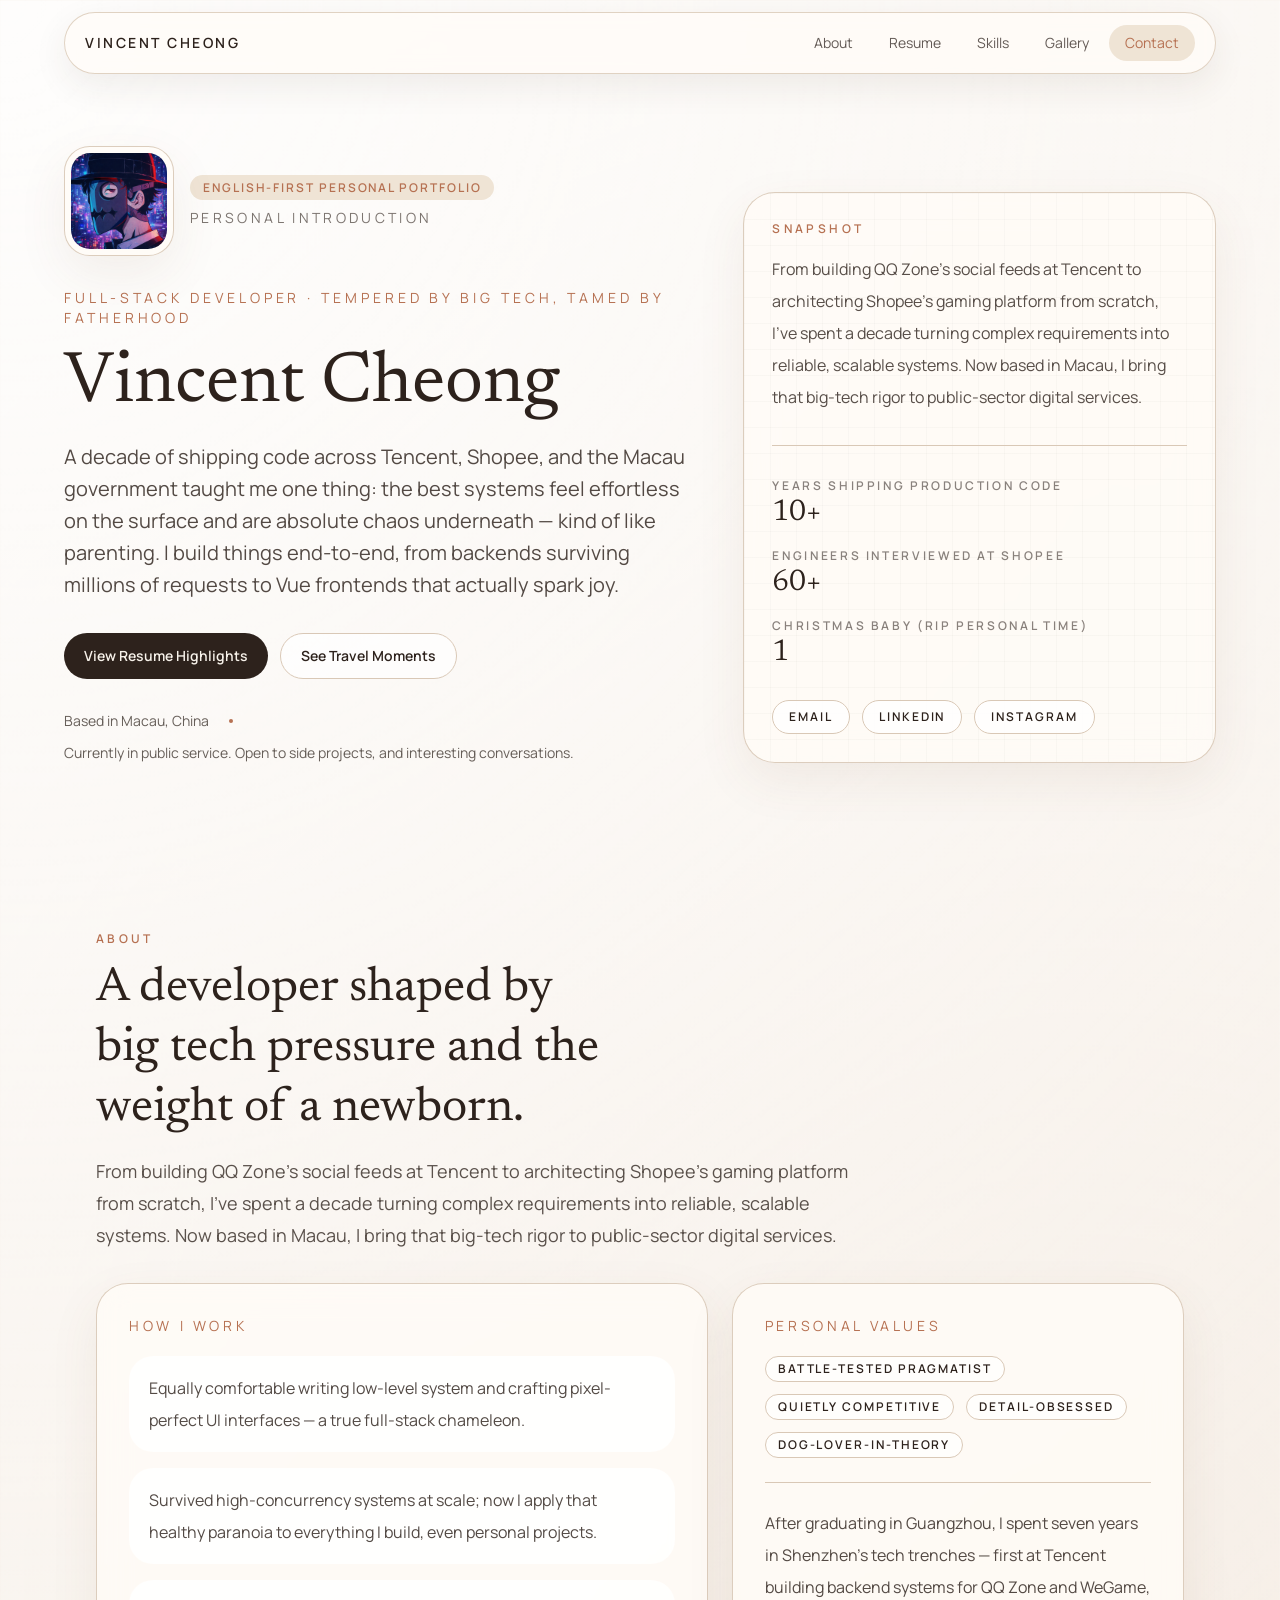
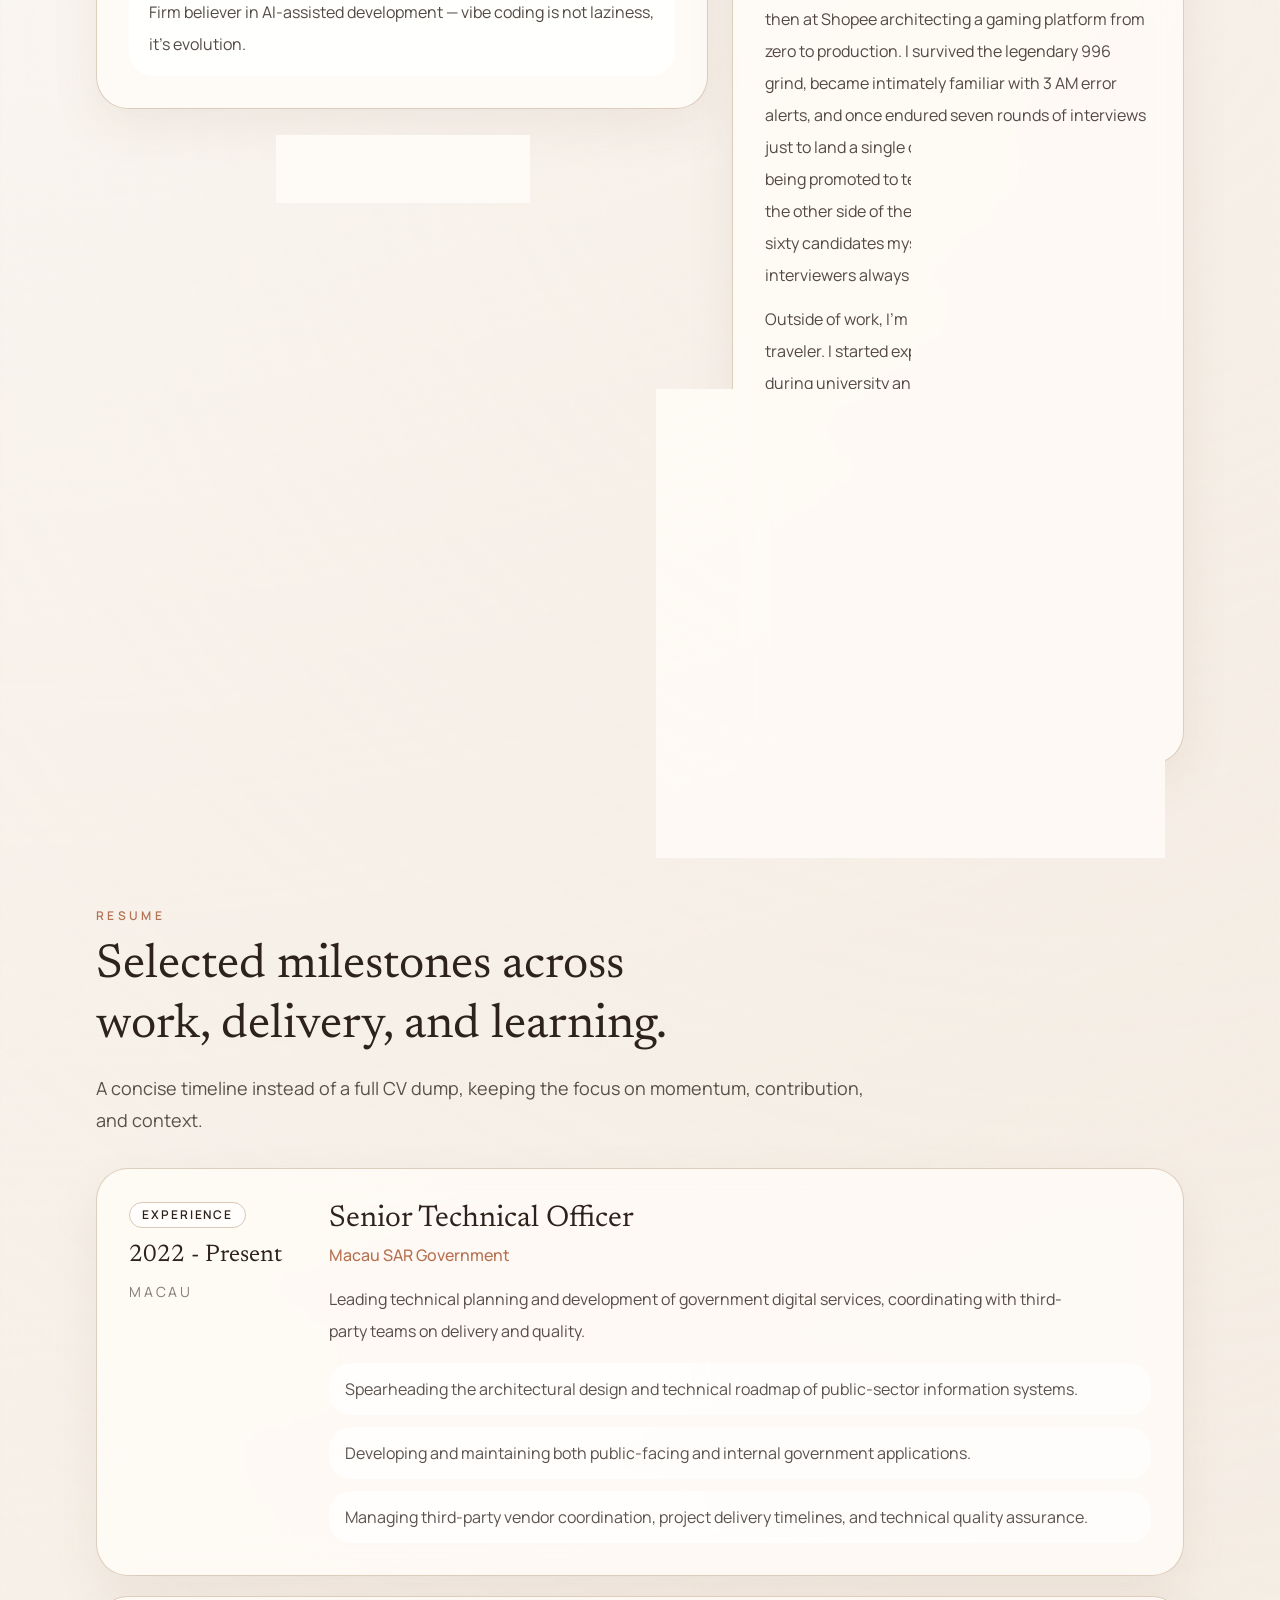
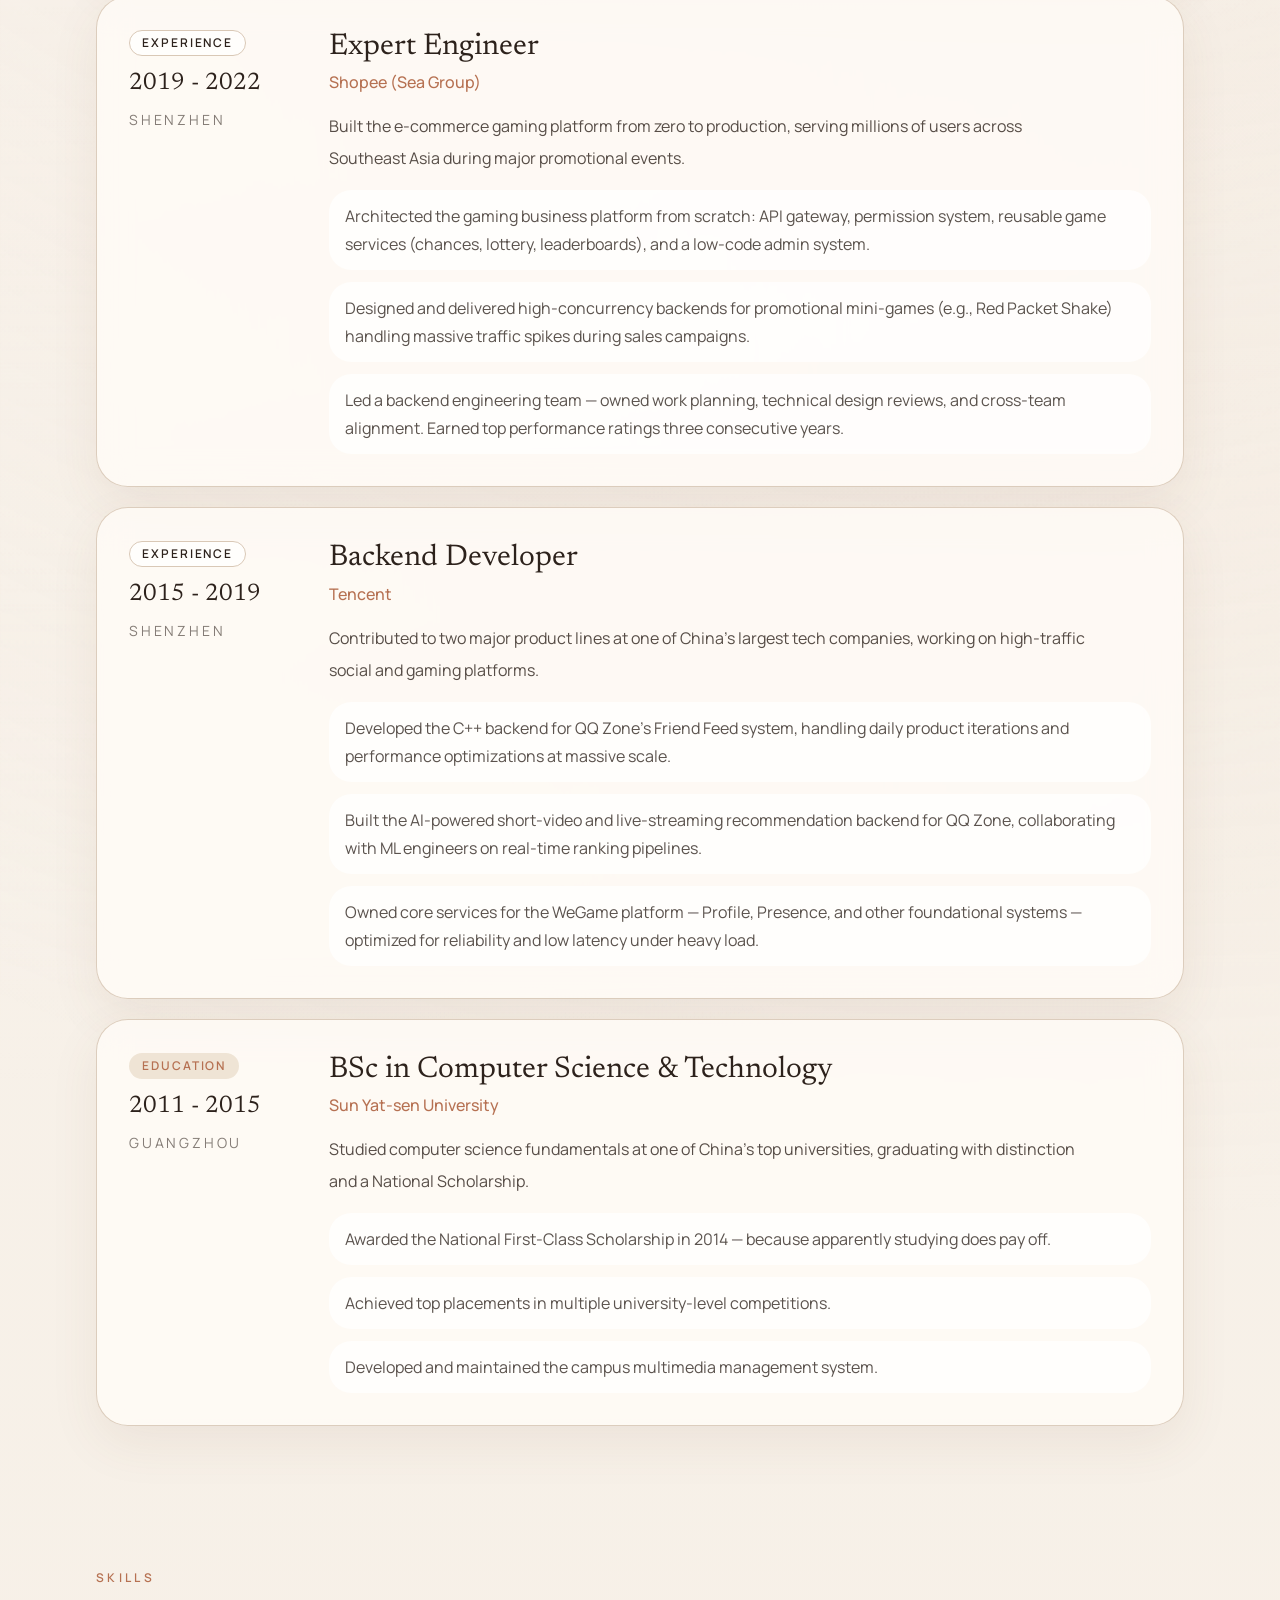
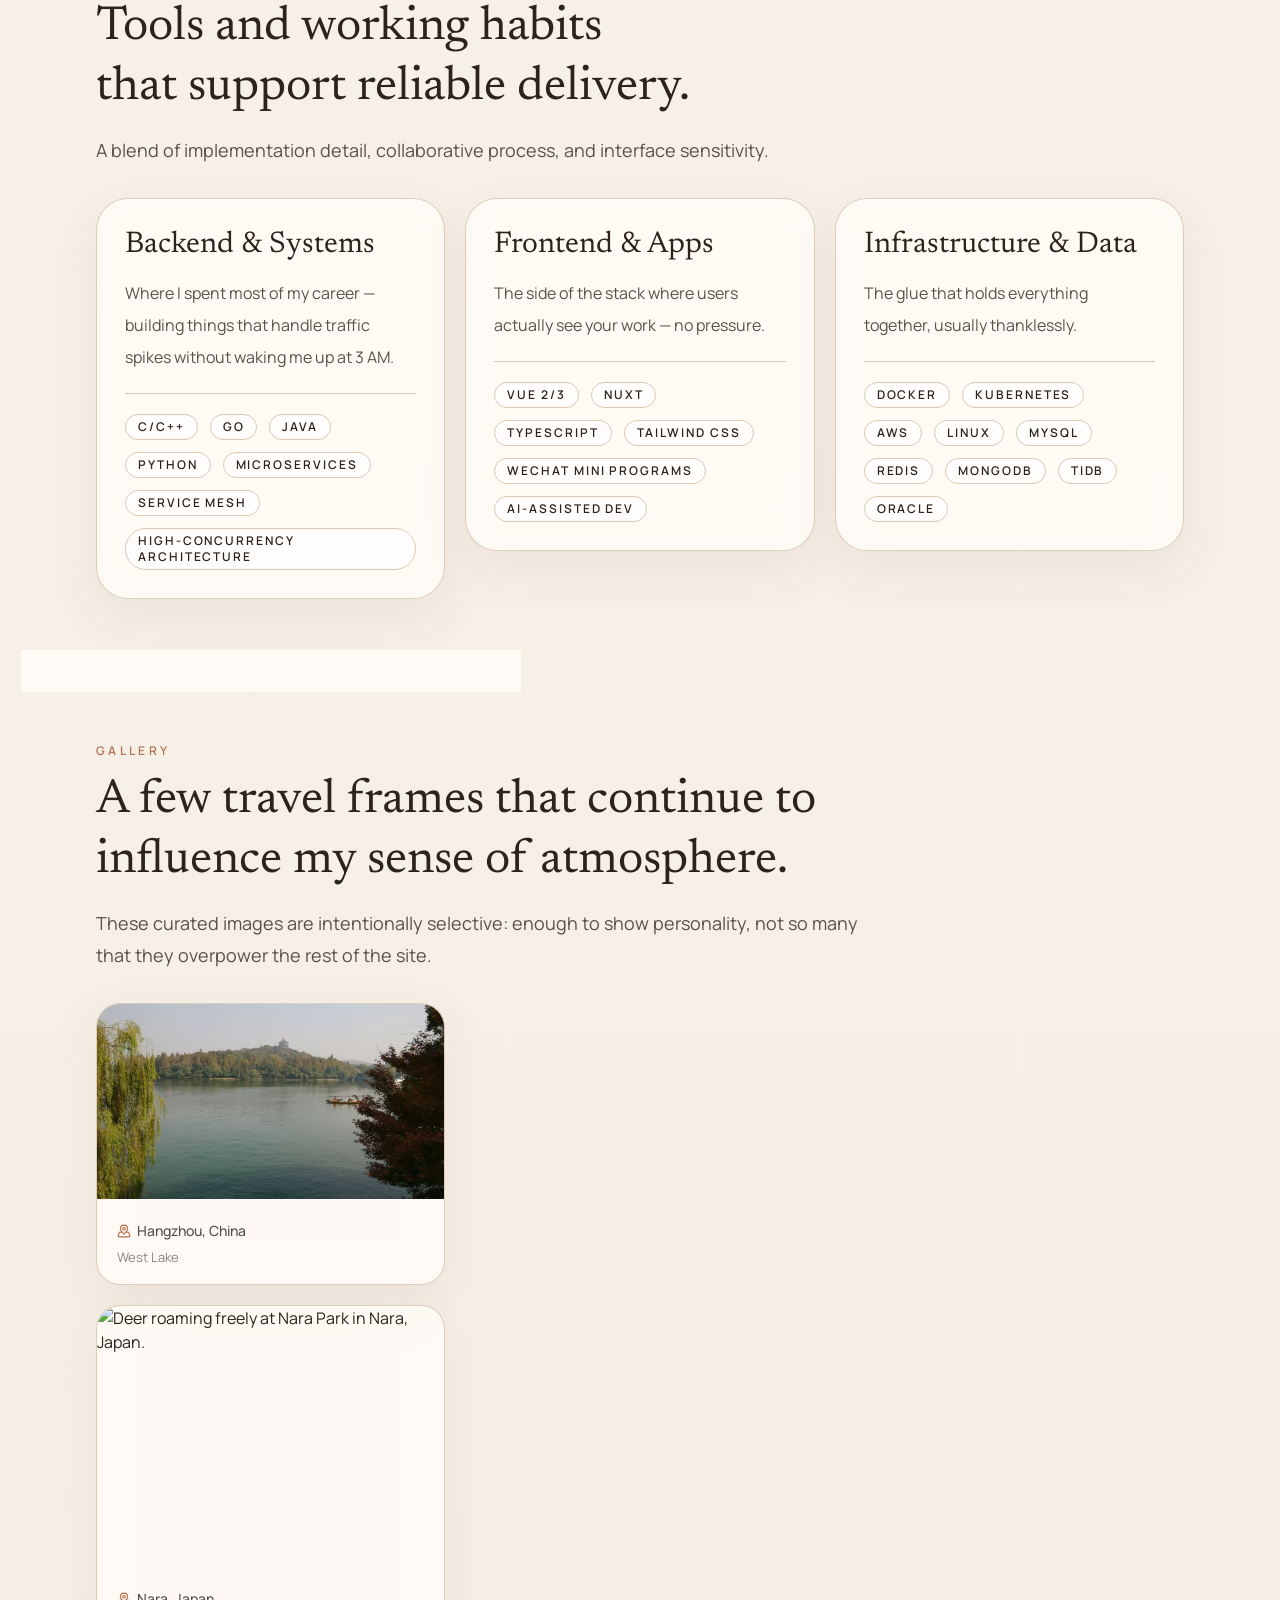
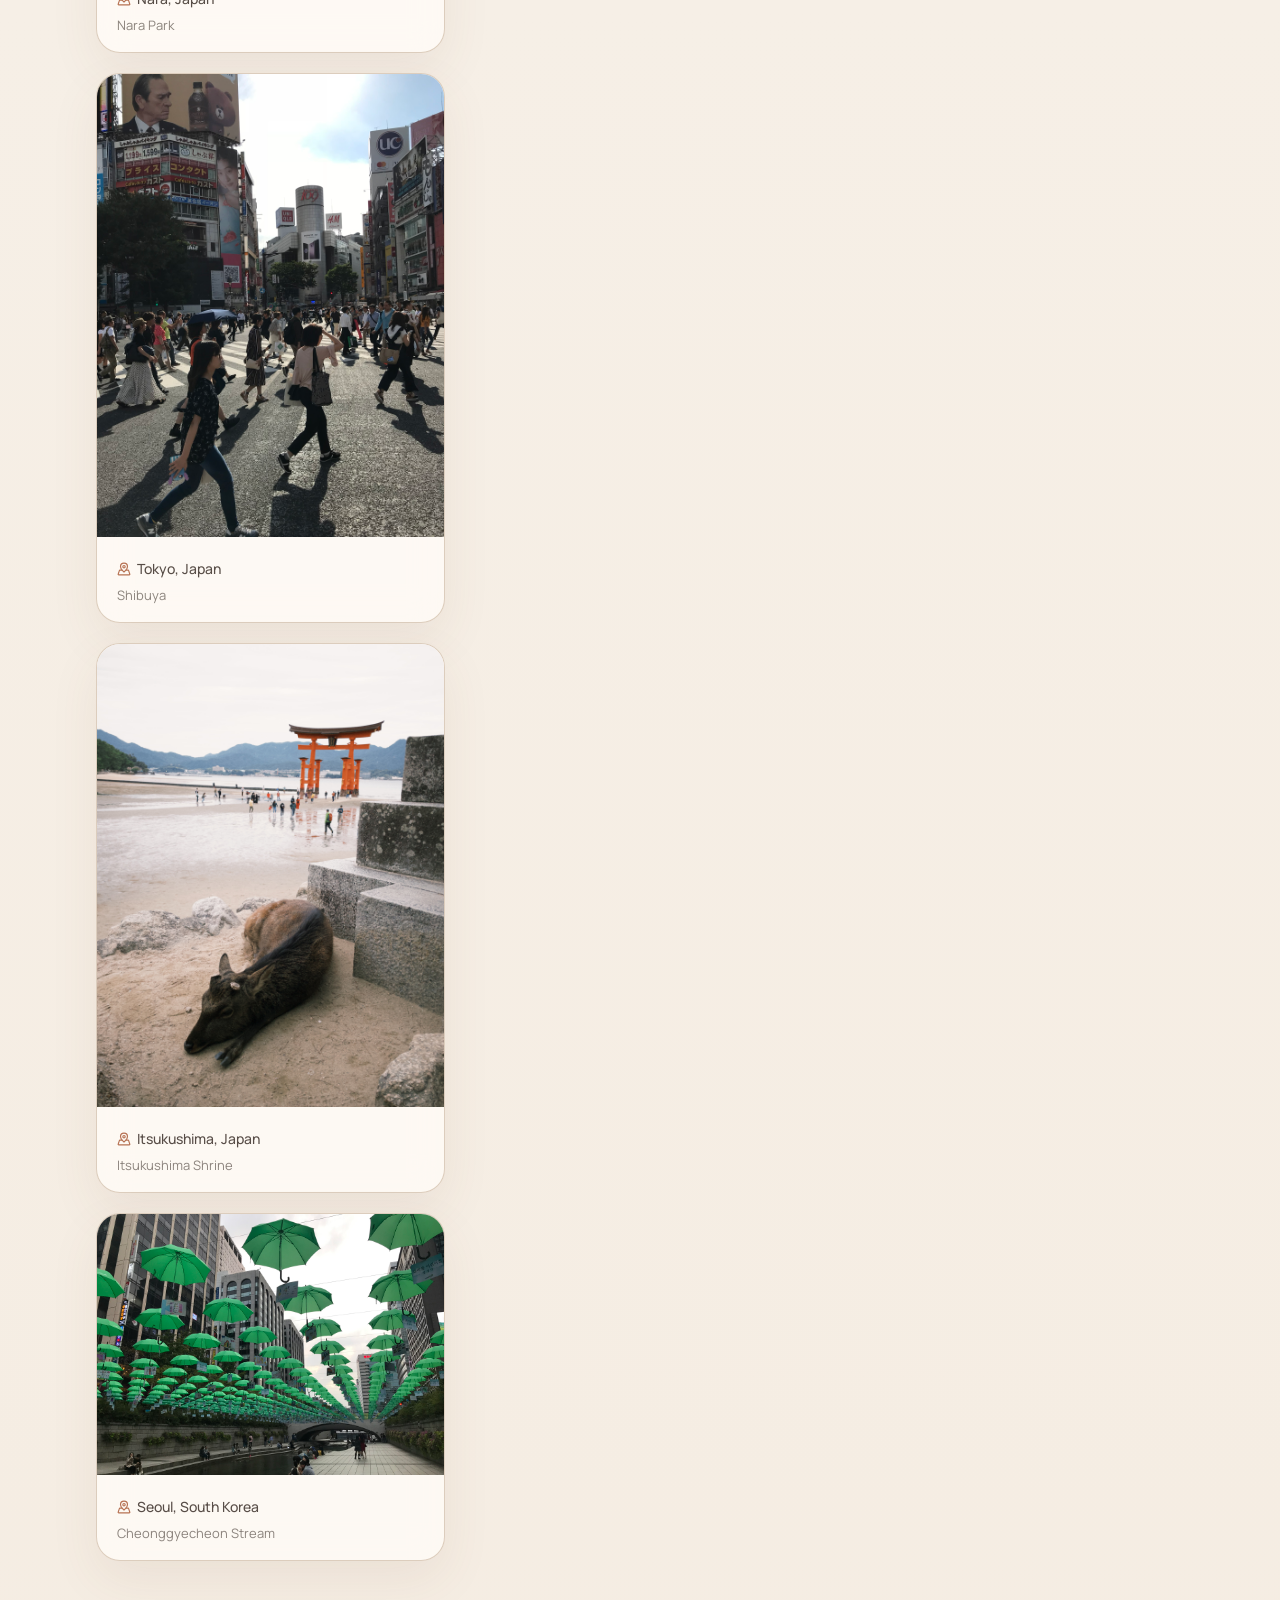
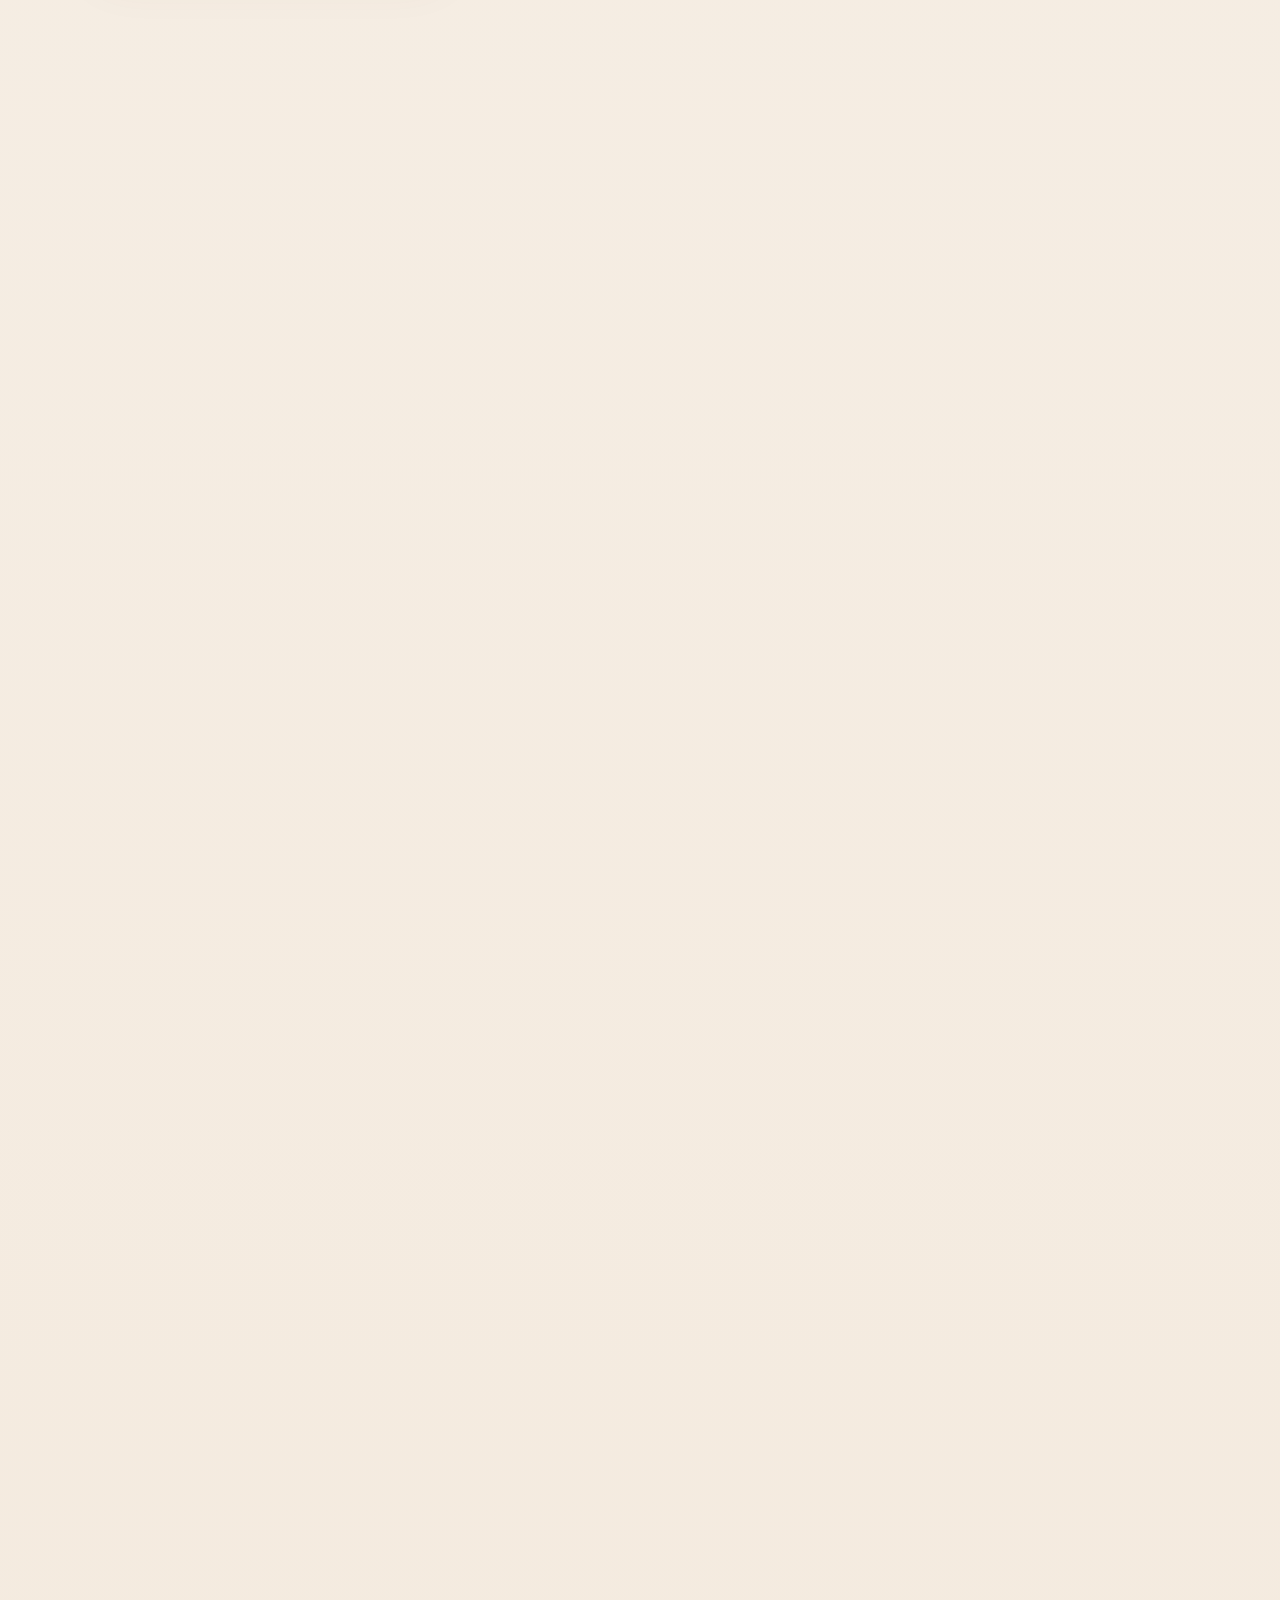
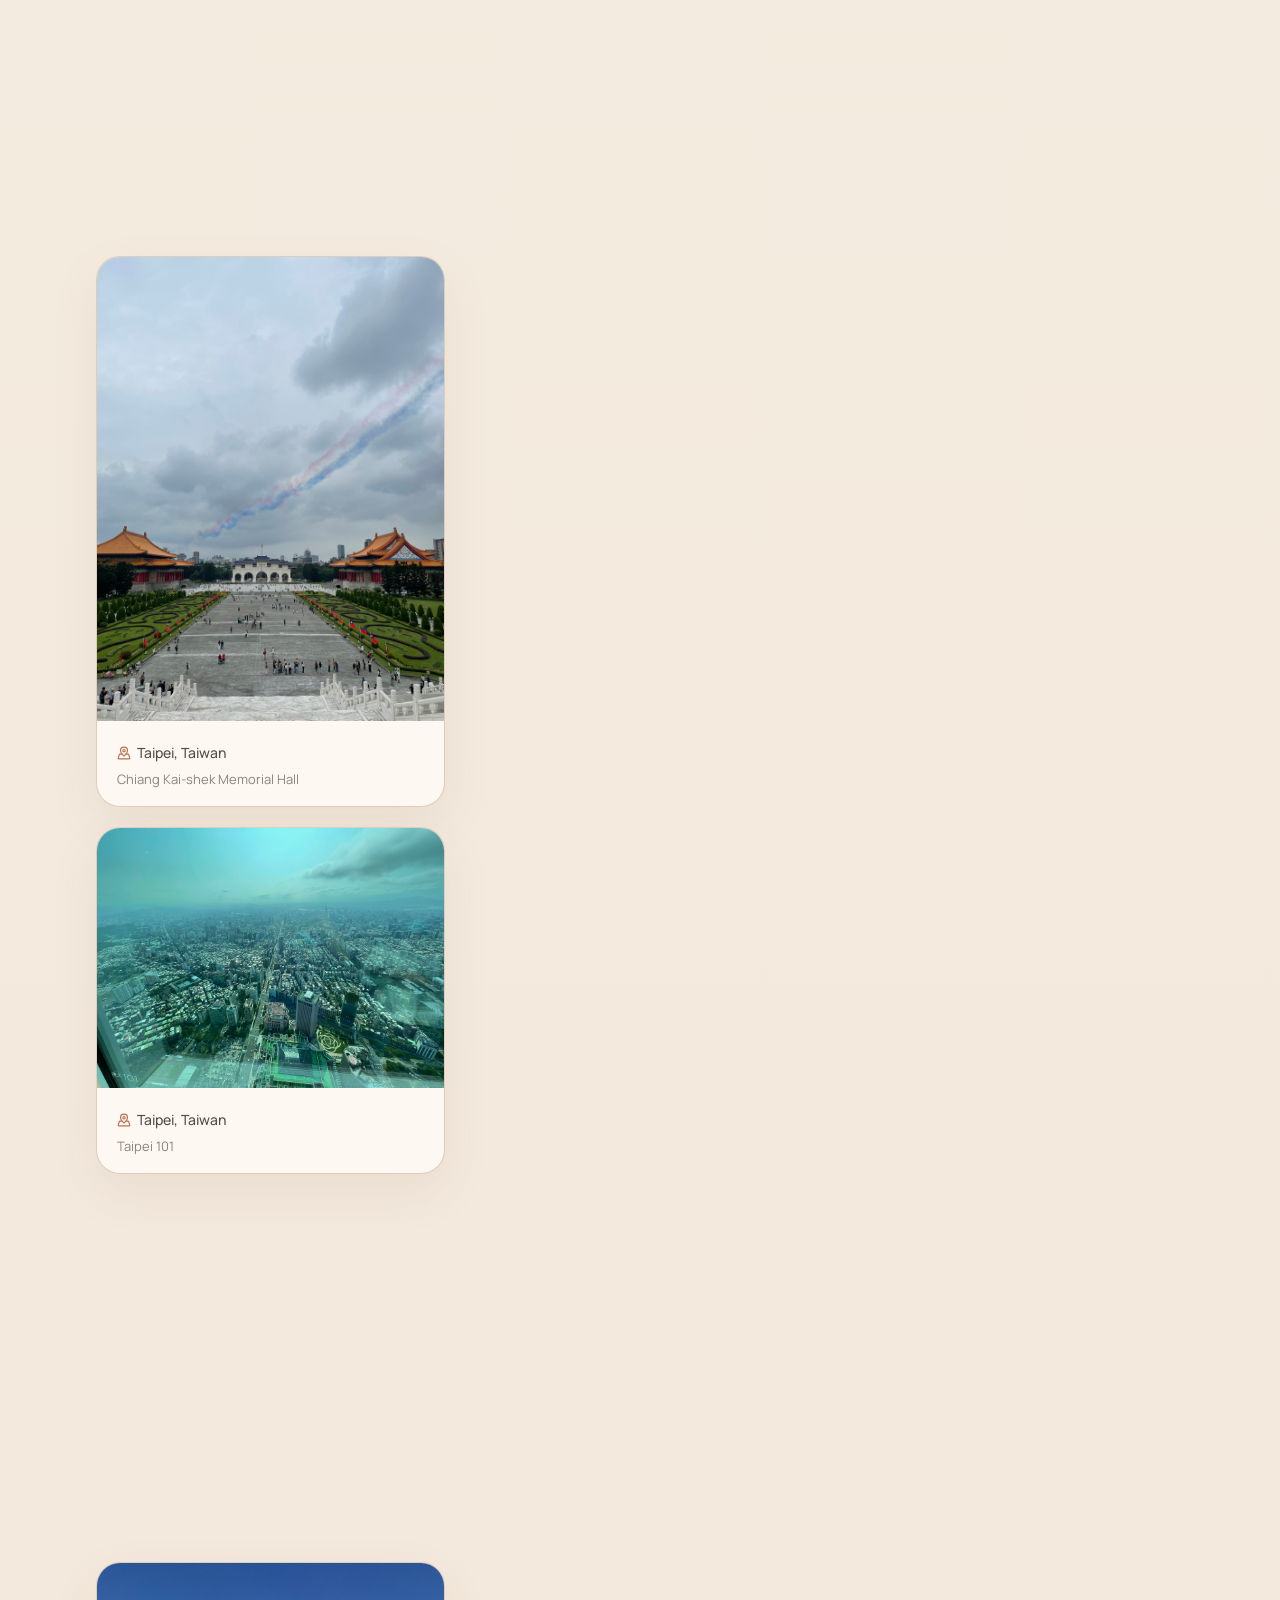
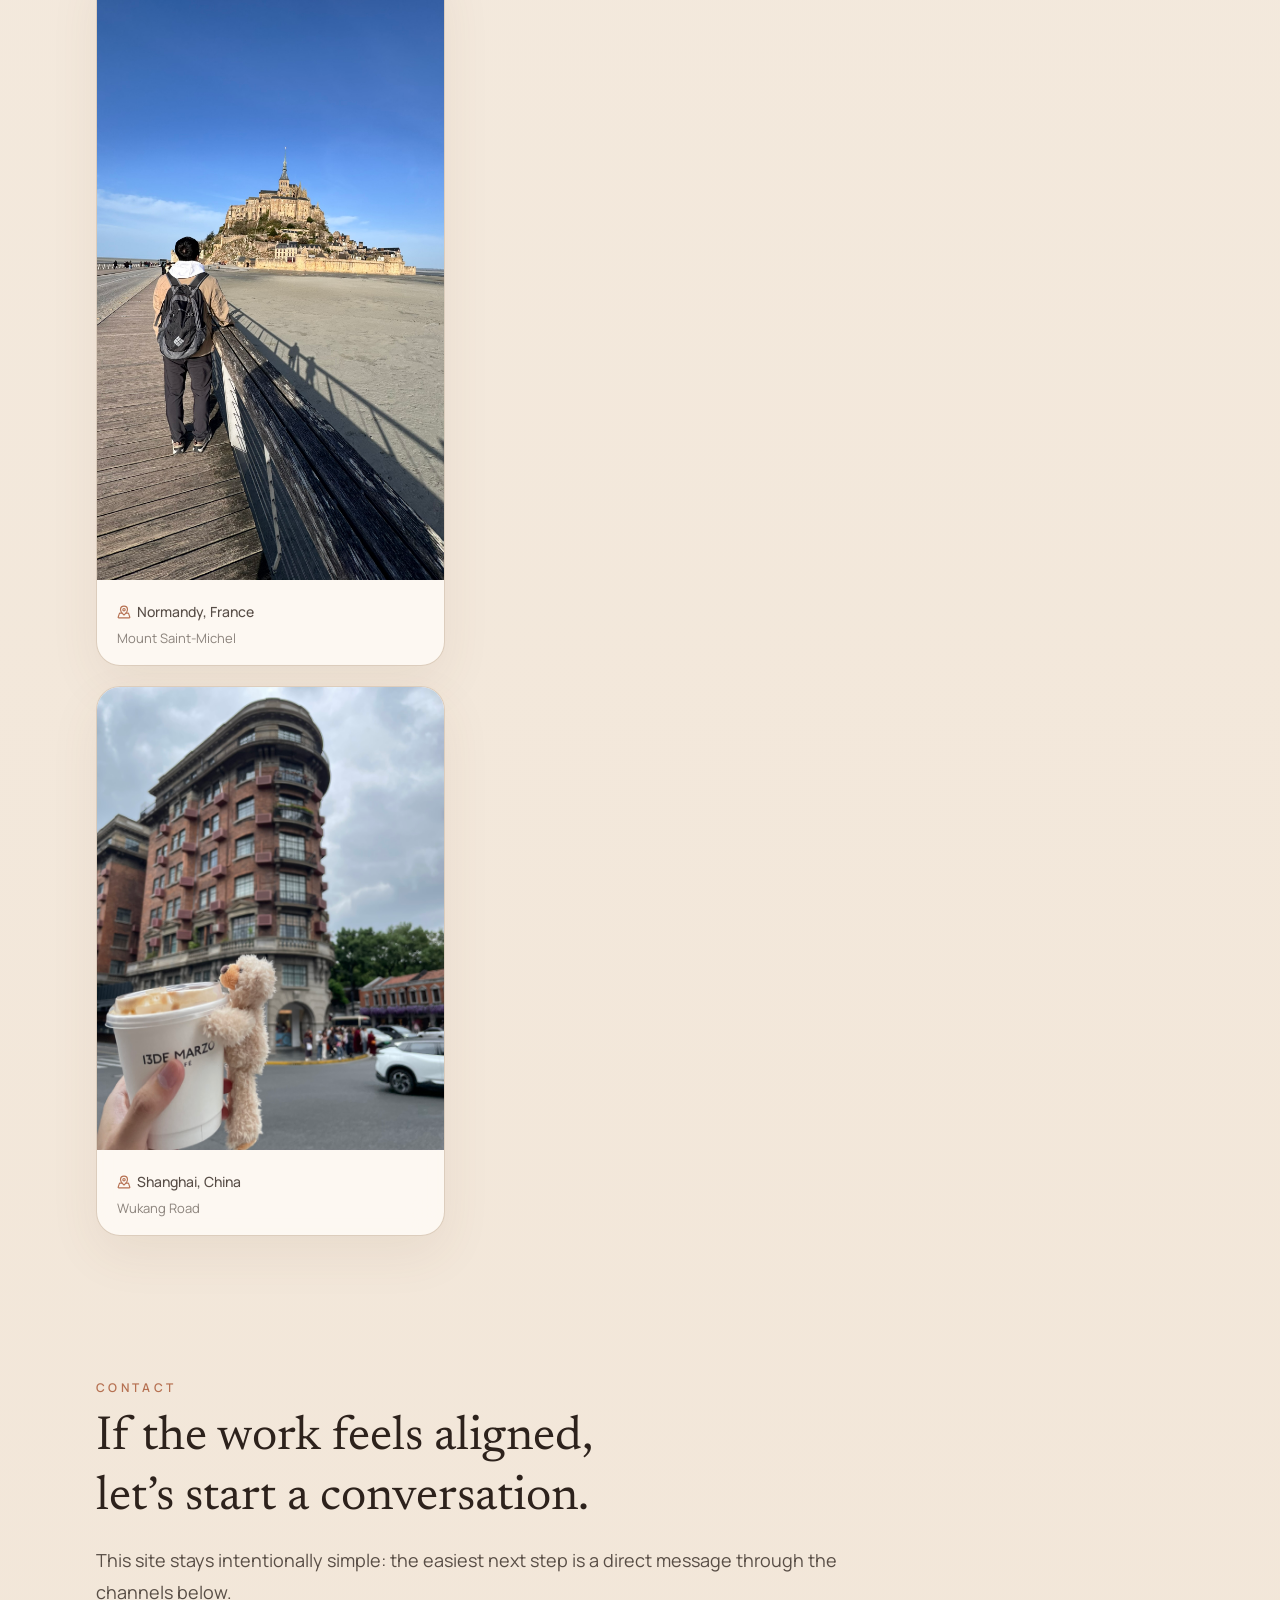
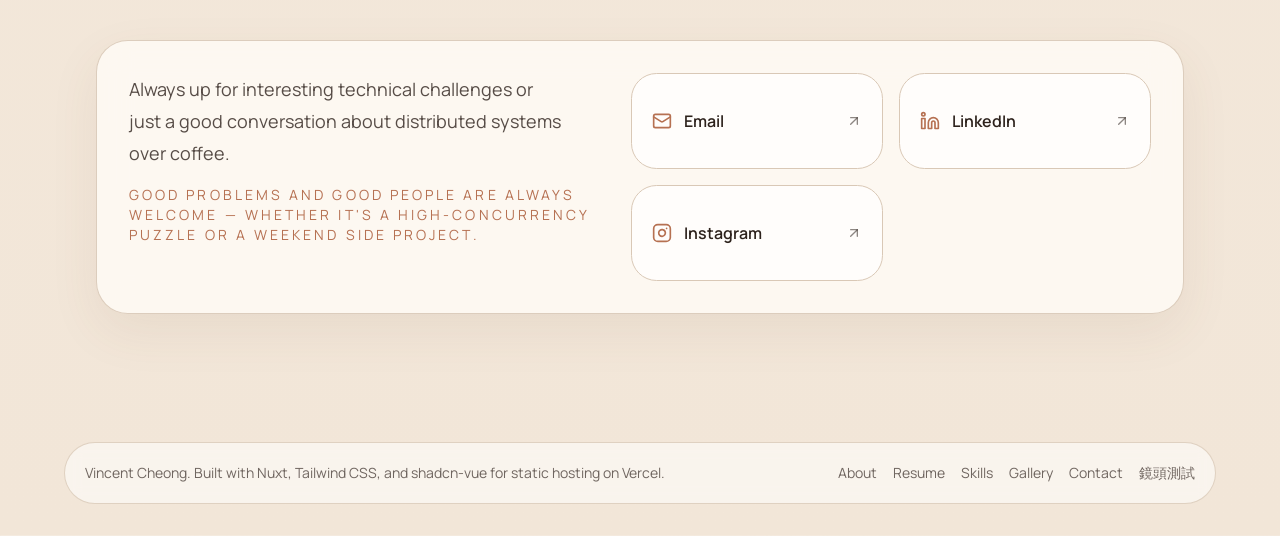
==== commit 527c2e95: "add camera test" ====
--- a/index.html
+++ b/index.html
@@ -1 +1 @@
-<!DOCTYPE html><html><head><meta charset="utf-8"><meta name="viewport" content="width=device-width, initial-scale=1"><link rel="stylesheet" href="/_nuxt/entry.B0Ei7L6R.css" crossorigin><link rel="preload" as="fetch" crossorigin="anonymous" href="/_payload.json?06635e98-0e0e-40a1-9569-b638af17988c"><link rel="modulepreload" as="script" crossorigin href="/_nuxt/CiVSn9M3.js"><link rel="modulepreload" as="script" crossorigin href="/_nuxt/BRN_oLLQ.js"><link rel="modulepreload" as="script" crossorigin href="/_nuxt/CJJaTZbk.js"><link rel="modulepreload" as="script" crossorigin href="/_nuxt/DvQyiuAR.js"><script type="module" src="/_nuxt/CiVSn9M3.js" crossorigin></script></head><body><div id="__nuxt"><!--[--><div></div><div class="relative min-h-screen overflow-x-hidden"><div class="pointer-events-none absolute inset-0 -z-10 bg-[radial-gradient(circle_at_top,_rgba(255,255,255,0.85),_transparent_48%)]"></div><header class="sticky top-0 z-30 px-3 pt-3 sm:px-4"><a href="#main-content" class="sr-only rounded-full bg-[color:var(--color-ink)] px-4 py-2 text-sm font-semibold text-[color:var(--color-paper)] focus:not-sr-only focus:absolute focus:left-5 focus:top-5 focus:z-50"> Skip to content </a><div class="mx-auto flex max-w-6xl items-center justify-between rounded-full border border-[rgb(217_200_182/0.8)] bg-[rgb(255_252_247/0.76)] px-4 py-3 shadow-[0_12px_35px_rgba(69,47,33,0.08)] backdrop-blur md:px-5"><a href="#top" class="min-w-0 text-sm font-semibold tracking-[0.18em] uppercase text-[color:var(--color-ink)]"><span class="block truncate">Vincent Cheong</span></a><nav class="hidden items-center gap-1 md:flex" aria-label="Primary navigation"><!--[--><a href="#about" class="rounded-full px-4 py-2 text-sm transition-colors focus-visible:outline-none focus-visible:ring-2 focus-visible:ring-[color:var(--color-clay)] focus-visible:ring-offset-2 focus-visible:ring-offset-[color:var(--color-paper)] bg-[color:var(--color-paper-strong)] text-[color:var(--color-clay)]">About</a><a href="#resume" class="rounded-full px-4 py-2 text-sm transition-colors focus-visible:outline-none focus-visible:ring-2 focus-visible:ring-[color:var(--color-clay)] focus-visible:ring-offset-2 focus-visible:ring-offset-[color:var(--color-paper)] text-[rgb(45_34_28/0.74)] hover:bg-white/80 hover:text-[color:var(--color-ink)]">Resume</a><a href="#skills" class="rounded-full px-4 py-2 text-sm transition-colors focus-visible:outline-none focus-visible:ring-2 focus-visible:ring-[color:var(--color-clay)] focus-visible:ring-offset-2 focus-visible:ring-offset-[color:var(--color-paper)] text-[rgb(45_34_28/0.74)] hover:bg-white/80 hover:text-[color:var(--color-ink)]">Skills</a><a href="#gallery" class="rounded-full px-4 py-2 text-sm transition-colors focus-visible:outline-none focus-visible:ring-2 focus-visible:ring-[color:var(--color-clay)] focus-visible:ring-offset-2 focus-visible:ring-offset-[color:var(--color-paper)] text-[rgb(45_34_28/0.74)] hover:bg-white/80 hover:text-[color:var(--color-ink)]">Gallery</a><a href="#contact" class="rounded-full px-4 py-2 text-sm transition-colors focus-visible:outline-none focus-visible:ring-2 focus-visible:ring-[color:var(--color-clay)] focus-visible:ring-offset-2 focus-visible:ring-offset-[color:var(--color-paper)] text-[rgb(45_34_28/0.74)] hover:bg-white/80 hover:text-[color:var(--color-ink)]">Contact</a><!--]--></nav><!--[--><!--[--><button type="button" aria-haspopup="dialog" aria-expanded="false" data-state="closed" class="inline-flex h-11 w-11 items-center justify-center rounded-full border border-[color:var(--color-line)] bg-white/80 text-[color:var(--color-ink)] transition-colors hover:border-[color:var(--color-clay)] hover:bg-white focus-visible:outline-none focus-visible:ring-2 focus-visible:ring-[color:var(--color-clay)] focus-visible:ring-offset-2 focus-visible:ring-offset-[color:var(--color-paper)] md:hidden" aria-label="Open navigation menu"><svg xmlns="http://www.w3.org/2000/svg" width="24" height="24" viewBox="0 0 24 24" fill="none" stroke="currentColor" stroke-width="2" stroke-linecap="round" stroke-linejoin="round" class="lucide h-5 w-5 lucide-menu-icon lucide-menu h-5 w-5" aria-hidden="true"><path d="M4 5h16"></path><path d="M4 12h16"></path><path d="M4 19h16"></path></svg></button><!--v-if--><!--]--><!--]--></div></header><main id="main-content" class="pb-10"><!--[--><div><section id="top" class="px-5 pb-14 pt-10 sm:px-6 sm:pb-18 sm:pt-14 lg:px-8 lg:pb-24 lg:pt-18"><div class="mx-auto grid max-w-6xl gap-10 lg:grid-cols-[minmax(0,1.15fr)_minmax(18rem,0.85fr)] lg:items-end"><div style="transition-delay:0ms;" class="transform-gpu transition-[opacity,transform] duration-700 ease-out motion-reduce:transform-none motion-reduce:transition-none translate-y-4 opacity-0 space-y-8"><!--[--><div class="flex flex-wrap items-center gap-4"><div class="surface-card overflow-hidden rounded-[1.6rem] p-1.5 shadow-[0_16px_36px_rgba(69,47,33,0.12)]"><img src="/images/profile/E5DL3iCPkZWf34Y7.png" alt="Portrait of Vincent Cheong." width="112" height="112" class="h-20 w-20 rounded-[1.2rem] object-cover sm:h-24 sm:w-24"></div><div class="space-y-2"><span class="inline-flex items-center rounded-full border px-3 py-1 text-xs font-semibold tracking-[0.16em] uppercase border-transparent bg-[color:var(--color-paper-strong)] text-[color:var(--color-clay)]"><!--[-->English-first personal portfolio<!--]--></span><p class="text-sm uppercase tracking-[0.24em] text-[rgb(45_34_28/0.62)]"> Personal introduction </p></div></div><div class="space-y-5"><p class="text-sm uppercase tracking-[0.28em] text-[color:var(--color-clay)]">Full-Stack Developer · Tempered by Big Tech, Tamed by Fatherhood</p><h1 class="max-w-4xl font-serif text-balance text-5xl leading-[1.02] text-[color:var(--color-ink)] sm:text-6xl lg:text-7xl">Vincent Cheong</h1><p class="max-w-2xl text-pretty text-lg leading-8 text-[rgb(45_34_28/0.82)] sm:text-xl">A decade of shipping code across Tencent, Shopee, and the Macau government taught me one thing: the best systems feel effortless on the surface and are absolute chaos underneath — kind of like parenting. I build things end-to-end, from backends surviving millions of requests to Vue frontends that actually spark joy.</p></div><div class="flex flex-wrap gap-3"><a class="inline-flex items-center justify-center gap-2 rounded-full text-sm font-semibold transition-colors duration-200 ease-out focus-visible:outline-none focus-visible:ring-2 focus-visible:ring-[color:var(--color-clay)] focus-visible:ring-offset-2 focus-visible:ring-offset-[color:var(--color-paper)] disabled:pointer-events-none disabled:opacity-50 bg-[color:var(--color-ink)] px-5 py-3 text-[color:var(--color-paper)] hover:bg-[color:var(--color-clay)]" href="#resume"> View Resume Highlights </a><a class="inline-flex items-center justify-center gap-2 rounded-full text-sm font-semibold transition-colors duration-200 ease-out focus-visible:outline-none focus-visible:ring-2 focus-visible:ring-[color:var(--color-clay)] focus-visible:ring-offset-2 focus-visible:ring-offset-[color:var(--color-paper)] disabled:pointer-events-none disabled:opacity-50 border border-[color:var(--color-line)] bg-white/70 px-5 py-3 text-[color:var(--color-ink)] hover:border-[color:var(--color-clay)] hover:bg-white" href="#gallery"> See Travel Moments </a></div><div class="flex flex-wrap items-center gap-x-5 gap-y-3 text-sm text-[rgb(45_34_28/0.72)]"><span>Based in Macau, China</span><span aria-hidden="true" class="hidden h-1 w-1 rounded-full bg-[color:var(--color-clay)] sm:block"></span><span>Currently in public service. Open to side projects, and interesting conversations.</span></div><!--]--></div><div style="transition-delay:120ms;" class="transform-gpu transition-[opacity,transform] duration-700 ease-out motion-reduce:transform-none motion-reduce:transition-none translate-y-4 opacity-0"><!--[--><div class="surface-card rounded-[2rem] overflow-hidden"><!--[--><div class="soft-grid flex h-full flex-col justify-between gap-8 p-6 sm:p-7"><div class="space-y-4"><p class="text-xs font-semibold uppercase tracking-[0.28em] text-[color:var(--color-clay)]"> Snapshot </p><p class="text-pretty text-base leading-8 text-[rgb(45_34_28/0.8)]">From building QQ Zone&#39;s social feeds at Tencent to architecting Shopee&#39;s gaming platform from scratch, I&#39;ve spent a decade turning complex requirements into reliable, scalable systems. Now based in Macau, I bring that big-tech rigor to public-sector digital services.</p></div><div class="h-px w-full bg-[color:var(--color-line)]" aria-hidden="true"></div><dl class="grid gap-5 sm:grid-cols-3 lg:grid-cols-1"><!--[--><div class="space-y-1"><dt class="text-xs font-semibold uppercase tracking-[0.22em] text-[rgb(45_34_28/0.56)]">Years shipping production code</dt><dd class="font-serif text-3xl leading-none text-[color:var(--color-ink)]">10+</dd></div><div class="space-y-1"><dt class="text-xs font-semibold uppercase tracking-[0.22em] text-[rgb(45_34_28/0.56)]">Engineers interviewed at Shopee</dt><dd class="font-serif text-3xl leading-none text-[color:var(--color-ink)]">60+</dd></div><div class="space-y-1"><dt class="text-xs font-semibold uppercase tracking-[0.22em] text-[rgb(45_34_28/0.56)]">Christmas baby (RIP personal time)</dt><dd class="font-serif text-3xl leading-none text-[color:var(--color-ink)]">1</dd></div><!--]--></dl><div class="flex flex-wrap gap-3"><!--[--><a href="mailto:wengsan017861@gmail.com" class="inline-flex items-center justify-center gap-2 rounded-full font-semibold transition-colors duration-200 ease-out focus-visible:outline-none focus-visible:ring-2 focus-visible:ring-[color:var(--color-clay)] focus-visible:ring-offset-2 focus-visible:ring-offset-[color:var(--color-paper)] disabled:pointer-events-none disabled:opacity-50 text-[color:var(--color-ink)] hover:bg-white/70 px-4 py-2 text-xs tracking-[0.16em] uppercase border border-[color:var(--color-line)] bg-white/80">Email</a><a href="https://www.linkedin.com/in/vincent-cheong-a0722524b/" target="_blank" rel="noreferrer" class="inline-flex items-center justify-center gap-2 rounded-full font-semibold transition-colors duration-200 ease-out focus-visible:outline-none focus-visible:ring-2 focus-visible:ring-[color:var(--color-clay)] focus-visible:ring-offset-2 focus-visible:ring-offset-[color:var(--color-paper)] disabled:pointer-events-none disabled:opacity-50 text-[color:var(--color-ink)] hover:bg-white/70 px-4 py-2 text-xs tracking-[0.16em] uppercase border border-[color:var(--color-line)] bg-white/80">LinkedIn</a><a href="https://www.instagram.com/wsc.vc/" target="_blank" rel="noreferrer" class="inline-flex items-center justify-center gap-2 rounded-full font-semibold transition-colors duration-200 ease-out focus-visible:outline-none focus-visible:ring-2 focus-visible:ring-[color:var(--color-clay)] focus-visible:ring-offset-2 focus-visible:ring-offset-[color:var(--color-paper)] disabled:pointer-events-none disabled:opacity-50 text-[color:var(--color-ink)] hover:bg-white/70 px-4 py-2 text-xs tracking-[0.16em] uppercase border border-[color:var(--color-line)] bg-white/80">Instagram</a><!--]--></div></div><!--]--></div><!--]--></div></div></section><section id="about" class="section-anchor" data-section><div class="mx-auto flex w-full max-w-6xl flex-col gap-8 px-5 sm:px-6 lg:px-8 py-14 sm:py-18"><header style="transition-delay:0ms;" class="transform-gpu transition-[opacity,transform] duration-700 ease-out motion-reduce:transform-none motion-reduce:transition-none translate-y-4 opacity-0 max-w-3xl"><!--[--><p class="mb-3 text-xs font-semibold uppercase tracking-[0.28em] text-[color:var(--color-clay)]">About</p><h2 class="font-serif text-balance text-4xl leading-tight text-[color:var(--color-ink)] sm:text-5xl">A developer shaped by big tech pressure and the weight of a newborn.</h2><p class="mt-4 text-pretty text-base leading-8 text-[rgb(45_34_28/0.78)] sm:text-lg">From building QQ Zone&#39;s social feeds at Tencent to architecting Shopee&#39;s gaming platform from scratch, I&#39;ve spent a decade turning complex requirements into reliable, scalable systems. Now based in Macau, I bring that big-tech rigor to public-sector digital services.</p><!--]--></header><!--[--><div class="grid gap-6 lg:grid-cols-[1.15fr_0.85fr]"><div style="transition-delay:0ms;" class="transform-gpu transition-[opacity,transform] duration-700 ease-out motion-reduce:transform-none motion-reduce:transition-none translate-y-4 opacity-0"><!--[--><div class="surface-card rounded-[2rem] p-6 sm:p-8"><!--[--><div class="grid gap-8"><div><p class="text-sm uppercase tracking-[0.26em] text-[color:var(--color-clay)]"> How I Work </p><ul class="mt-5 grid gap-4 text-pretty text-base leading-8 text-[rgb(45_34_28/0.82)]"><!--[--><li class="rounded-[1.5rem] bg-white/75 px-5 py-4">Equally comfortable writing low-level system and crafting pixel-perfect UI interfaces — a true full-stack chameleon.</li><li class="rounded-[1.5rem] bg-white/75 px-5 py-4">Survived high-concurrency systems at scale; now I apply that healthy paranoia to everything I build, even personal projects.</li><li class="rounded-[1.5rem] bg-white/75 px-5 py-4">Firm believer in AI-assisted development — vibe coding is not laziness, it&#39;s evolution.</li><!--]--></ul></div></div><!--]--></div><!--]--></div><div style="transition-delay:100ms;" class="transform-gpu transition-[opacity,transform] duration-700 ease-out motion-reduce:transform-none motion-reduce:transition-none translate-y-4 opacity-0"><!--[--><div class="surface-card rounded-[2rem] p-6 sm:p-8"><!--[--><div class="flex h-full flex-col gap-6"><div><p class="text-sm uppercase tracking-[0.26em] text-[color:var(--color-clay)]"> Personal Values </p><div class="mt-5 flex flex-wrap gap-3"><!--[--><span class="inline-flex items-center rounded-full border px-3 py-1 text-xs font-semibold tracking-[0.16em] uppercase border-[color:var(--color-line)] bg-white/70 text-[color:var(--color-ink)]"><!--[-->Battle-tested pragmatist<!--]--></span><span class="inline-flex items-center rounded-full border px-3 py-1 text-xs font-semibold tracking-[0.16em] uppercase border-[color:var(--color-line)] bg-white/70 text-[color:var(--color-ink)]"><!--[-->Quietly competitive<!--]--></span><span class="inline-flex items-center rounded-full border px-3 py-1 text-xs font-semibold tracking-[0.16em] uppercase border-[color:var(--color-line)] bg-white/70 text-[color:var(--color-ink)]"><!--[-->Detail-obsessed<!--]--></span><span class="inline-flex items-center rounded-full border px-3 py-1 text-xs font-semibold tracking-[0.16em] uppercase border-[color:var(--color-line)] bg-white/70 text-[color:var(--color-ink)]"><!--[-->Dog-lover-in-theory<!--]--></span><!--]--></div></div><div class="h-px w-full bg-[color:var(--color-line)]" aria-hidden="true"></div><div class="space-y-3 text-base leading-8 text-[rgb(45_34_28/0.82)]"><!--[--><p>After graduating in Guangzhou, I spent seven years in Shenzhen&#39;s tech trenches — first at Tencent building backend systems for QQ Zone and WeGame, then at Shopee architecting a gaming platform from zero to production. I survived the legendary 996 grind, became intimately familiar with 3 AM error alerts, and once endured seven rounds of interviews just to land a single offer. On the bright side, after being promoted to team lead at Shopee, I got to sit on the other side of the table and interviewed around sixty candidates myself — finally understanding why interviewers always look so tired.</p><p>Outside of work, I&#39;m an avid gamer and a restless traveler. I started exploring cities across China during university and have made it a point to venture abroad at least once a year since. I&#39;m also a devoted admirer of cats and dogs, though strictly from a safe, fur-free distance. Currently teaching myself Japanese: N4 is in the bag, N3 is putting up a fight.</p><p>In mid-2022, I made the leap back to Macau for a calmer pace of life and better prospects for the next generation. Then, on Christmas Day 2024, my son arrived — and just like that, my free time went from &#39;limited&#39; to &#39;purely theoretical.&#39; Worth every sleepless second, though.</p><!--]--></div></div><!--]--></div><!--]--></div></div><!--]--></div></section><section id="resume" class="section-anchor" data-section><div class="mx-auto flex w-full max-w-6xl flex-col gap-8 px-5 sm:px-6 lg:px-8 py-14 sm:py-18"><header style="transition-delay:0ms;" class="transform-gpu transition-[opacity,transform] duration-700 ease-out motion-reduce:transform-none motion-reduce:transition-none translate-y-4 opacity-0 max-w-3xl"><!--[--><p class="mb-3 text-xs font-semibold uppercase tracking-[0.28em] text-[color:var(--color-clay)]">Resume</p><h2 class="font-serif text-balance text-4xl leading-tight text-[color:var(--color-ink)] sm:text-5xl">Selected milestones across work, delivery, and learning.</h2><p class="mt-4 text-pretty text-base leading-8 text-[rgb(45_34_28/0.78)] sm:text-lg">A concise timeline instead of a full CV dump, keeping the focus on momentum, contribution, and context.</p><!--]--></header><!--[--><div class="grid gap-5"><!--[--><div style="transition-delay:0ms;" class="transform-gpu transition-[opacity,transform] duration-700 ease-out motion-reduce:transform-none motion-reduce:transition-none translate-y-4 opacity-0"><!--[--><div class="surface-card rounded-[2rem] overflow-hidden p-6 sm:p-8"><!--[--><div class="grid gap-6 lg:grid-cols-[11rem_minmax(0,1fr)]"><div class="space-y-3"><span class="inline-flex items-center rounded-full border px-3 py-1 text-xs font-semibold tracking-[0.16em] uppercase border-[color:var(--color-line)] bg-white/70 text-[color:var(--color-ink)]"><!--[-->experience<!--]--></span><p class="font-serif text-2xl leading-tight text-[color:var(--color-ink)]">2022 - Present</p><p class="text-sm uppercase tracking-[0.2em] text-[rgb(45_34_28/0.58)]">Macau</p></div><div class="space-y-4"><div><h3 class="font-serif text-3xl leading-tight text-[color:var(--color-ink)]">Senior Technical Officer</h3><p class="mt-1 text-base font-medium text-[color:var(--color-clay)]">Macau SAR Government</p></div><p class="max-w-3xl text-pretty text-base leading-8 text-[rgb(45_34_28/0.8)]">Leading technical planning and development of government digital services, coordinating with third-party teams on delivery and quality.</p><ul class="grid gap-3 text-sm leading-7 text-[rgb(45_34_28/0.78)] sm:text-base"><!--[--><li class="rounded-[1.4rem] bg-white/70 px-4 py-3">Spearheading the architectural design and technical roadmap of public-sector information systems.</li><li class="rounded-[1.4rem] bg-white/70 px-4 py-3">Developing and maintaining both public-facing and internal government applications.</li><li class="rounded-[1.4rem] bg-white/70 px-4 py-3">Managing third-party vendor coordination, project delivery timelines, and technical quality assurance.</li><!--]--></ul></div></div><!--]--></div><!--]--></div><div style="transition-delay:80ms;" class="transform-gpu transition-[opacity,transform] duration-700 ease-out motion-reduce:transform-none motion-reduce:transition-none translate-y-4 opacity-0"><!--[--><div class="surface-card rounded-[2rem] overflow-hidden p-6 sm:p-8"><!--[--><div class="grid gap-6 lg:grid-cols-[11rem_minmax(0,1fr)]"><div class="space-y-3"><span class="inline-flex items-center rounded-full border px-3 py-1 text-xs font-semibold tracking-[0.16em] uppercase border-[color:var(--color-line)] bg-white/70 text-[color:var(--color-ink)]"><!--[-->experience<!--]--></span><p class="font-serif text-2xl leading-tight text-[color:var(--color-ink)]">2019 - 2022</p><p class="text-sm uppercase tracking-[0.2em] text-[rgb(45_34_28/0.58)]">Shenzhen</p></div><div class="space-y-4"><div><h3 class="font-serif text-3xl leading-tight text-[color:var(--color-ink)]">Expert Engineer</h3><p class="mt-1 text-base font-medium text-[color:var(--color-clay)]">Shopee (Sea Group)</p></div><p class="max-w-3xl text-pretty text-base leading-8 text-[rgb(45_34_28/0.8)]">Built the e-commerce gaming platform from zero to production, serving millions of users across Southeast Asia during major promotional events.</p><ul class="grid gap-3 text-sm leading-7 text-[rgb(45_34_28/0.78)] sm:text-base"><!--[--><li class="rounded-[1.4rem] bg-white/70 px-4 py-3">Architected the gaming business platform from scratch: API gateway, permission system, reusable game services (chances, lottery, leaderboards), and a low-code admin system.</li><li class="rounded-[1.4rem] bg-white/70 px-4 py-3">Designed and delivered high-concurrency backends for promotional mini-games (e.g., Red Packet Shake) handling massive traffic spikes during sales campaigns.</li><li class="rounded-[1.4rem] bg-white/70 px-4 py-3">Led a backend engineering team — owned work planning, technical design reviews, and cross-team alignment. Earned top performance ratings three consecutive years.</li><!--]--></ul></div></div><!--]--></div><!--]--></div><div style="transition-delay:160ms;" class="transform-gpu transition-[opacity,transform] duration-700 ease-out motion-reduce:transform-none motion-reduce:transition-none translate-y-4 opacity-0"><!--[--><div class="surface-card rounded-[2rem] overflow-hidden p-6 sm:p-8"><!--[--><div class="grid gap-6 lg:grid-cols-[11rem_minmax(0,1fr)]"><div class="space-y-3"><span class="inline-flex items-center rounded-full border px-3 py-1 text-xs font-semibold tracking-[0.16em] uppercase border-[color:var(--color-line)] bg-white/70 text-[color:var(--color-ink)]"><!--[-->experience<!--]--></span><p class="font-serif text-2xl leading-tight text-[color:var(--color-ink)]">2015 - 2019</p><p class="text-sm uppercase tracking-[0.2em] text-[rgb(45_34_28/0.58)]">Shenzhen</p></div><div class="space-y-4"><div><h3 class="font-serif text-3xl leading-tight text-[color:var(--color-ink)]">Backend Developer</h3><p class="mt-1 text-base font-medium text-[color:var(--color-clay)]">Tencent</p></div><p class="max-w-3xl text-pretty text-base leading-8 text-[rgb(45_34_28/0.8)]">Contributed to two major product lines at one of China&#39;s largest tech companies, working on high-traffic social and gaming platforms.</p><ul class="grid gap-3 text-sm leading-7 text-[rgb(45_34_28/0.78)] sm:text-base"><!--[--><li class="rounded-[1.4rem] bg-white/70 px-4 py-3">Developed the C++ backend for QQ Zone&#39;s Friend Feed system, handling daily product iterations and performance optimizations at massive scale.</li><li class="rounded-[1.4rem] bg-white/70 px-4 py-3">Built the AI-powered short-video and live-streaming recommendation backend for QQ Zone, collaborating with ML engineers on real-time ranking pipelines.</li><li class="rounded-[1.4rem] bg-white/70 px-4 py-3">Owned core services for the WeGame platform — Profile, Presence, and other foundational systems — optimized for reliability and low latency under heavy load.</li><!--]--></ul></div></div><!--]--></div><!--]--></div><div style="transition-delay:240ms;" class="transform-gpu transition-[opacity,transform] duration-700 ease-out motion-reduce:transform-none motion-reduce:transition-none translate-y-4 opacity-0"><!--[--><div class="surface-card rounded-[2rem] overflow-hidden p-6 sm:p-8"><!--[--><div class="grid gap-6 lg:grid-cols-[11rem_minmax(0,1fr)]"><div class="space-y-3"><span class="inline-flex items-center rounded-full border px-3 py-1 text-xs font-semibold tracking-[0.16em] uppercase border-transparent bg-[color:var(--color-paper-strong)] text-[color:var(--color-clay)]"><!--[-->education<!--]--></span><p class="font-serif text-2xl leading-tight text-[color:var(--color-ink)]">2011 - 2015</p><p class="text-sm uppercase tracking-[0.2em] text-[rgb(45_34_28/0.58)]">Guangzhou</p></div><div class="space-y-4"><div><h3 class="font-serif text-3xl leading-tight text-[color:var(--color-ink)]">BSc in Computer Science &amp; Technology</h3><p class="mt-1 text-base font-medium text-[color:var(--color-clay)]">Sun Yat-sen University</p></div><p class="max-w-3xl text-pretty text-base leading-8 text-[rgb(45_34_28/0.8)]">Studied computer science fundamentals at one of China&#39;s top universities, graduating with distinction and a National Scholarship.</p><ul class="grid gap-3 text-sm leading-7 text-[rgb(45_34_28/0.78)] sm:text-base"><!--[--><li class="rounded-[1.4rem] bg-white/70 px-4 py-3">Awarded the National First-Class Scholarship in 2014 — because apparently studying does pay off.</li><li class="rounded-[1.4rem] bg-white/70 px-4 py-3">Achieved top placements in multiple university-level competitions.</li><li class="rounded-[1.4rem] bg-white/70 px-4 py-3">Developed and maintained the campus multimedia management system.</li><!--]--></ul></div></div><!--]--></div><!--]--></div><!--]--></div><!--]--></div></section><section id="skills" class="section-anchor" data-section><div class="mx-auto flex w-full max-w-6xl flex-col gap-8 px-5 sm:px-6 lg:px-8 py-14 sm:py-18"><header style="transition-delay:0ms;" class="transform-gpu transition-[opacity,transform] duration-700 ease-out motion-reduce:transform-none motion-reduce:transition-none translate-y-4 opacity-0 max-w-3xl"><!--[--><p class="mb-3 text-xs font-semibold uppercase tracking-[0.28em] text-[color:var(--color-clay)]">Skills</p><h2 class="font-serif text-balance text-4xl leading-tight text-[color:var(--color-ink)] sm:text-5xl">Tools and working habits that support reliable delivery.</h2><p class="mt-4 text-pretty text-base leading-8 text-[rgb(45_34_28/0.78)] sm:text-lg">A blend of implementation detail, collaborative process, and interface sensitivity.</p><!--]--></header><!--[--><div class="grid gap-5 lg:grid-cols-3"><!--[--><div style="transition-delay:0ms;" class="transform-gpu transition-[opacity,transform] duration-700 ease-out motion-reduce:transform-none motion-reduce:transition-none translate-y-4 opacity-0"><!--[--><div class="surface-card rounded-[2rem] p-6 sm:p-7"><!--[--><div class="flex h-full flex-col gap-5"><div class="space-y-3"><h3 class="font-serif text-3xl leading-tight text-[color:var(--color-ink)]">Backend &amp; Systems</h3><p class="text-pretty text-base leading-8 text-[rgb(45_34_28/0.78)]">Where I spent most of my career — building things that handle traffic spikes without waking me up at 3 AM.</p></div><div class="h-px w-full bg-[color:var(--color-line)]" aria-hidden="true"></div><div class="flex flex-wrap gap-3"><!--[--><span class="inline-flex items-center rounded-full border px-3 py-1 text-xs font-semibold tracking-[0.16em] uppercase border-[color:var(--color-line)] bg-white/70 text-[color:var(--color-ink)]"><!--[-->C/C++<!--]--></span><span class="inline-flex items-center rounded-full border px-3 py-1 text-xs font-semibold tracking-[0.16em] uppercase border-[color:var(--color-line)] bg-white/70 text-[color:var(--color-ink)]"><!--[-->Go<!--]--></span><span class="inline-flex items-center rounded-full border px-3 py-1 text-xs font-semibold tracking-[0.16em] uppercase border-[color:var(--color-line)] bg-white/70 text-[color:var(--color-ink)]"><!--[-->Java<!--]--></span><span class="inline-flex items-center rounded-full border px-3 py-1 text-xs font-semibold tracking-[0.16em] uppercase border-[color:var(--color-line)] bg-white/70 text-[color:var(--color-ink)]"><!--[-->Python<!--]--></span><span class="inline-flex items-center rounded-full border px-3 py-1 text-xs font-semibold tracking-[0.16em] uppercase border-[color:var(--color-line)] bg-white/70 text-[color:var(--color-ink)]"><!--[-->Microservices<!--]--></span><span class="inline-flex items-center rounded-full border px-3 py-1 text-xs font-semibold tracking-[0.16em] uppercase border-[color:var(--color-line)] bg-white/70 text-[color:var(--color-ink)]"><!--[-->Service Mesh<!--]--></span><span class="inline-flex items-center rounded-full border px-3 py-1 text-xs font-semibold tracking-[0.16em] uppercase border-[color:var(--color-line)] bg-white/70 text-[color:var(--color-ink)]"><!--[-->High-Concurrency Architecture<!--]--></span><!--]--></div></div><!--]--></div><!--]--></div><div style="transition-delay:90ms;" class="transform-gpu transition-[opacity,transform] duration-700 ease-out motion-reduce:transform-none motion-reduce:transition-none translate-y-4 opacity-0"><!--[--><div class="surface-card rounded-[2rem] p-6 sm:p-7"><!--[--><div class="flex h-full flex-col gap-5"><div class="space-y-3"><h3 class="font-serif text-3xl leading-tight text-[color:var(--color-ink)]">Frontend &amp; Apps</h3><p class="text-pretty text-base leading-8 text-[rgb(45_34_28/0.78)]">The side of the stack where users actually see your work — no pressure.</p></div><div class="h-px w-full bg-[color:var(--color-line)]" aria-hidden="true"></div><div class="flex flex-wrap gap-3"><!--[--><span class="inline-flex items-center rounded-full border px-3 py-1 text-xs font-semibold tracking-[0.16em] uppercase border-[color:var(--color-line)] bg-white/70 text-[color:var(--color-ink)]"><!--[-->Vue 2/3<!--]--></span><span class="inline-flex items-center rounded-full border px-3 py-1 text-xs font-semibold tracking-[0.16em] uppercase border-[color:var(--color-line)] bg-white/70 text-[color:var(--color-ink)]"><!--[-->Nuxt<!--]--></span><span class="inline-flex items-center rounded-full border px-3 py-1 text-xs font-semibold tracking-[0.16em] uppercase border-[color:var(--color-line)] bg-white/70 text-[color:var(--color-ink)]"><!--[-->TypeScript<!--]--></span><span class="inline-flex items-center rounded-full border px-3 py-1 text-xs font-semibold tracking-[0.16em] uppercase border-[color:var(--color-line)] bg-white/70 text-[color:var(--color-ink)]"><!--[-->Tailwind CSS<!--]--></span><span class="inline-flex items-center rounded-full border px-3 py-1 text-xs font-semibold tracking-[0.16em] uppercase border-[color:var(--color-line)] bg-white/70 text-[color:var(--color-ink)]"><!--[-->WeChat Mini Programs<!--]--></span><span class="inline-flex items-center rounded-full border px-3 py-1 text-xs font-semibold tracking-[0.16em] uppercase border-[color:var(--color-line)] bg-white/70 text-[color:var(--color-ink)]"><!--[-->AI-Assisted Dev<!--]--></span><!--]--></div></div><!--]--></div><!--]--></div><div style="transition-delay:180ms;" class="transform-gpu transition-[opacity,transform] duration-700 ease-out motion-reduce:transform-none motion-reduce:transition-none translate-y-4 opacity-0"><!--[--><div class="surface-card rounded-[2rem] p-6 sm:p-7"><!--[--><div class="flex h-full flex-col gap-5"><div class="space-y-3"><h3 class="font-serif text-3xl leading-tight text-[color:var(--color-ink)]">Infrastructure &amp; Data</h3><p class="text-pretty text-base leading-8 text-[rgb(45_34_28/0.78)]">The glue that holds everything together, usually thanklessly.</p></div><div class="h-px w-full bg-[color:var(--color-line)]" aria-hidden="true"></div><div class="flex flex-wrap gap-3"><!--[--><span class="inline-flex items-center rounded-full border px-3 py-1 text-xs font-semibold tracking-[0.16em] uppercase border-[color:var(--color-line)] bg-white/70 text-[color:var(--color-ink)]"><!--[-->Docker<!--]--></span><span class="inline-flex items-center rounded-full border px-3 py-1 text-xs font-semibold tracking-[0.16em] uppercase border-[color:var(--color-line)] bg-white/70 text-[color:var(--color-ink)]"><!--[-->Kubernetes<!--]--></span><span class="inline-flex items-center rounded-full border px-3 py-1 text-xs font-semibold tracking-[0.16em] uppercase border-[color:var(--color-line)] bg-white/70 text-[color:var(--color-ink)]"><!--[-->AWS<!--]--></span><span class="inline-flex items-center rounded-full border px-3 py-1 text-xs font-semibold tracking-[0.16em] uppercase border-[color:var(--color-line)] bg-white/70 text-[color:var(--color-ink)]"><!--[-->Linux<!--]--></span><span class="inline-flex items-center rounded-full border px-3 py-1 text-xs font-semibold tracking-[0.16em] uppercase border-[color:var(--color-line)] bg-white/70 text-[color:var(--color-ink)]"><!--[-->MySQL<!--]--></span><span class="inline-flex items-center rounded-full border px-3 py-1 text-xs font-semibold tracking-[0.16em] uppercase border-[color:var(--color-line)] bg-white/70 text-[color:var(--color-ink)]"><!--[-->Redis<!--]--></span><span class="inline-flex items-center rounded-full border px-3 py-1 text-xs font-semibold tracking-[0.16em] uppercase border-[color:var(--color-line)] bg-white/70 text-[color:var(--color-ink)]"><!--[-->MongoDB<!--]--></span><span class="inline-flex items-center rounded-full border px-3 py-1 text-xs font-semibold tracking-[0.16em] uppercase border-[color:var(--color-line)] bg-white/70 text-[color:var(--color-ink)]"><!--[-->TiDB<!--]--></span><span class="inline-flex items-center rounded-full border px-3 py-1 text-xs font-semibold tracking-[0.16em] uppercase border-[color:var(--color-line)] bg-white/70 text-[color:var(--color-ink)]"><!--[-->Oracle<!--]--></span><!--]--></div></div><!--]--></div><!--]--></div><!--]--></div><!--]--></div></section><section id="gallery" class="section-anchor" data-section><div class="mx-auto flex w-full max-w-6xl flex-col gap-8 px-5 sm:px-6 lg:px-8 py-14 sm:py-18"><header style="transition-delay:0ms;" class="transform-gpu transition-[opacity,transform] duration-700 ease-out motion-reduce:transform-none motion-reduce:transition-none translate-y-4 opacity-0 max-w-3xl"><!--[--><p class="mb-3 text-xs font-semibold uppercase tracking-[0.28em] text-[color:var(--color-clay)]">Gallery</p><h2 class="font-serif text-balance text-4xl leading-tight text-[color:var(--color-ink)] sm:text-5xl">A few travel frames that continue to influence my sense of atmosphere.</h2><p class="mt-4 text-pretty text-base leading-8 text-[rgb(45_34_28/0.78)] sm:text-lg">These curated images are intentionally selective: enough to show personality, not so many that they overpower the rest of the site.</p><!--]--></header><!--[--><div class="flex items-start gap-5"><!--[--><!--[--><!--[--><div class="flex flex-1 flex-col gap-5"><!--[--><article style="transition-delay:0ms;" class="transform-gpu transition-[opacity,transform] duration-700 ease-out motion-reduce:transform-none motion-reduce:transition-none translate-y-4 opacity-0"><!--[--><div class="surface-card overflow-hidden rounded-2xl sm:rounded-3xl"><button type="button" aria-haspopup="dialog" aria-expanded="false" data-state="closed" class="group w-full overflow-hidden text-left focus-visible:outline-none focus-visible:ring-2 focus-visible:ring-clay focus-visible:ring-offset-2 focus-visible:ring-offset-paper" aria-label="Open photo from Hangzhou, China"><div class="overflow-hidden"><img src="/images/travel/a000dd8bcbda4c29.jpg" alt="Scenic view of West Lake in Hangzhou, China." width="1137" height="640" loading="lazy" class="h-auto w-full transition-transform duration-500 ease-out group-hover:scale-[1.03] motion-reduce:transform-none motion-reduce:transition-none"></div></button><div class="space-y-1.5 px-4 py-3 sm:px-5 sm:py-4"><div class="flex items-center gap-1.5 text-sm font-medium text-ink/80"><svg xmlns="http://www.w3.org/2000/svg" width="24" height="24" viewBox="0 0 24 24" fill="none" stroke="currentColor" stroke-width="2" stroke-linecap="round" stroke-linejoin="round" class="lucide h-3.5 w-3.5 shrink-0 text-clay lucide-map-pinned-icon lucide-map-pinned h-3.5 w-3.5 shrink-0 text-clay" aria-hidden="true"><path d="M18 8c0 3.613-3.869 7.429-5.393 8.795a1 1 0 0 1-1.214 0C9.87 15.429 6 11.613 6 8a6 6 0 0 1 12 0"></path><circle cx="12" cy="8" r="2"></circle><path d="M8.714 14h-3.71a1 1 0 0 0-.948.683l-2.004 6A1 1 0 0 0 3 22h18a1 1 0 0 0 .948-1.316l-2-6a1 1 0 0 0-.949-.684h-3.712"></path></svg><span>Hangzhou, China</span></div><p class="text-pretty text-[13px] leading-relaxed text-ink/55">West Lake</p></div></div><!--]--></article><article style="transition-delay:150ms;" class="transform-gpu transition-[opacity,transform] duration-700 ease-out motion-reduce:transform-none motion-reduce:transition-none translate-y-4 opacity-0"><!--[--><div class="surface-card overflow-hidden rounded-2xl sm:rounded-3xl"><button type="button" aria-haspopup="dialog" aria-expanded="false" data-state="closed" class="group w-full overflow-hidden text-left focus-visible:outline-none focus-visible:ring-2 focus-visible:ring-clay focus-visible:ring-offset-2 focus-visible:ring-offset-paper" aria-label="Open photo from Nara, Japan"><div class="overflow-hidden"><img src="/images/travel/58776ecaebf644a3.jpg" alt="Deer roaming freely at Nara Park in Nara, Japan." width="4032" height="3024" loading="lazy" class="h-auto w-full transition-transform duration-500 ease-out group-hover:scale-[1.03] motion-reduce:transform-none motion-reduce:transition-none"></div></button><div class="space-y-1.5 px-4 py-3 sm:px-5 sm:py-4"><div class="flex items-center gap-1.5 text-sm font-medium text-ink/80"><svg xmlns="http://www.w3.org/2000/svg" width="24" height="24" viewBox="0 0 24 24" fill="none" stroke="currentColor" stroke-width="2" stroke-linecap="round" stroke-linejoin="round" class="lucide h-3.5 w-3.5 shrink-0 text-clay lucide-map-pinned-icon lucide-map-pinned h-3.5 w-3.5 shrink-0 text-clay" aria-hidden="true"><path d="M18 8c0 3.613-3.869 7.429-5.393 8.795a1 1 0 0 1-1.214 0C9.87 15.429 6 11.613 6 8a6 6 0 0 1 12 0"></path><circle cx="12" cy="8" r="2"></circle><path d="M8.714 14h-3.71a1 1 0 0 0-.948.683l-2.004 6A1 1 0 0 0 3 22h18a1 1 0 0 0 .948-1.316l-2-6a1 1 0 0 0-.949-.684h-3.712"></path></svg><span>Nara, Japan</span></div><p class="text-pretty text-[13px] leading-relaxed text-ink/55">Nara Park</p></div></div><!--]--></article><article style="transition-delay:300ms;" class="transform-gpu transition-[opacity,transform] duration-700 ease-out motion-reduce:transform-none motion-reduce:transition-none translate-y-4 opacity-0"><!--[--><div class="surface-card overflow-hidden rounded-2xl sm:rounded-3xl"><button type="button" aria-haspopup="dialog" aria-expanded="false" data-state="closed" class="group w-full overflow-hidden text-left focus-visible:outline-none focus-visible:ring-2 focus-visible:ring-clay focus-visible:ring-offset-2 focus-visible:ring-offset-paper" aria-label="Open photo from Tokyo, Japan"><div class="overflow-hidden"><img src="/images/travel/3abcdcffda684db4.jpeg" alt="Bustling Shibuya crossing and city lights in Tokyo, Japan." width="1536" height="2048" loading="lazy" class="h-auto w-full transition-transform duration-500 ease-out group-hover:scale-[1.03] motion-reduce:transform-none motion-reduce:transition-none"></div></button><div class="space-y-1.5 px-4 py-3 sm:px-5 sm:py-4"><div class="flex items-center gap-1.5 text-sm font-medium text-ink/80"><svg xmlns="http://www.w3.org/2000/svg" width="24" height="24" viewBox="0 0 24 24" fill="none" stroke="currentColor" stroke-width="2" stroke-linecap="round" stroke-linejoin="round" class="lucide h-3.5 w-3.5 shrink-0 text-clay lucide-map-pinned-icon lucide-map-pinned h-3.5 w-3.5 shrink-0 text-clay" aria-hidden="true"><path d="M18 8c0 3.613-3.869 7.429-5.393 8.795a1 1 0 0 1-1.214 0C9.87 15.429 6 11.613 6 8a6 6 0 0 1 12 0"></path><circle cx="12" cy="8" r="2"></circle><path d="M8.714 14h-3.71a1 1 0 0 0-.948.683l-2.004 6A1 1 0 0 0 3 22h18a1 1 0 0 0 .948-1.316l-2-6a1 1 0 0 0-.949-.684h-3.712"></path></svg><span>Tokyo, Japan</span></div><p class="text-pretty text-[13px] leading-relaxed text-ink/55">Shibuya</p></div></div><!--]--></article><article style="transition-delay:450ms;" class="transform-gpu transition-[opacity,transform] duration-700 ease-out motion-reduce:transform-none motion-reduce:transition-none translate-y-4 opacity-0"><!--[--><div class="surface-card overflow-hidden rounded-2xl sm:rounded-3xl"><button type="button" aria-haspopup="dialog" aria-expanded="false" data-state="closed" class="group w-full overflow-hidden text-left focus-visible:outline-none focus-visible:ring-2 focus-visible:ring-clay focus-visible:ring-offset-2 focus-visible:ring-offset-paper" aria-label="Open photo from Itsukushima, Japan"><div class="overflow-hidden"><img src="/images/travel/df426c2443a74d1a.jpeg" alt="The iconic floating torii gate of Itsukushima Shrine in Itsukushima, Japan." width="3024" height="4032" loading="lazy" class="h-auto w-full transition-transform duration-500 ease-out group-hover:scale-[1.03] motion-reduce:transform-none motion-reduce:transition-none"></div></button><div class="space-y-1.5 px-4 py-3 sm:px-5 sm:py-4"><div class="flex items-center gap-1.5 text-sm font-medium text-ink/80"><svg xmlns="http://www.w3.org/2000/svg" width="24" height="24" viewBox="0 0 24 24" fill="none" stroke="currentColor" stroke-width="2" stroke-linecap="round" stroke-linejoin="round" class="lucide h-3.5 w-3.5 shrink-0 text-clay lucide-map-pinned-icon lucide-map-pinned h-3.5 w-3.5 shrink-0 text-clay" aria-hidden="true"><path d="M18 8c0 3.613-3.869 7.429-5.393 8.795a1 1 0 0 1-1.214 0C9.87 15.429 6 11.613 6 8a6 6 0 0 1 12 0"></path><circle cx="12" cy="8" r="2"></circle><path d="M8.714 14h-3.71a1 1 0 0 0-.948.683l-2.004 6A1 1 0 0 0 3 22h18a1 1 0 0 0 .948-1.316l-2-6a1 1 0 0 0-.949-.684h-3.712"></path></svg><span>Itsukushima, Japan</span></div><p class="text-pretty text-[13px] leading-relaxed text-ink/55">Itsukushima Shrine</p></div></div><!--]--></article><article style="transition-delay:0ms;" class="transform-gpu transition-[opacity,transform] duration-700 ease-out motion-reduce:transform-none motion-reduce:transition-none translate-y-4 opacity-0"><!--[--><div class="surface-card overflow-hidden rounded-2xl sm:rounded-3xl"><button type="button" aria-haspopup="dialog" aria-expanded="false" data-state="closed" class="group w-full overflow-hidden text-left focus-visible:outline-none focus-visible:ring-2 focus-visible:ring-clay focus-visible:ring-offset-2 focus-visible:ring-offset-paper" aria-label="Open photo from Seoul, South Korea"><div class="overflow-hidden"><img src="/images/travel/0215af9a08a149df.jpeg" alt="Peaceful walkway along Cheonggyecheon Stream in Seoul, South Korea." width="2048" height="1536" loading="lazy" class="h-auto w-full transition-transform duration-500 ease-out group-hover:scale-[1.03] motion-reduce:transform-none motion-reduce:transition-none"></div></button><div class="space-y-1.5 px-4 py-3 sm:px-5 sm:py-4"><div class="flex items-center gap-1.5 text-sm font-medium text-ink/80"><svg xmlns="http://www.w3.org/2000/svg" width="24" height="24" viewBox="0 0 24 24" fill="none" stroke="currentColor" stroke-width="2" stroke-linecap="round" stroke-linejoin="round" class="lucide h-3.5 w-3.5 shrink-0 text-clay lucide-map-pinned-icon lucide-map-pinned h-3.5 w-3.5 shrink-0 text-clay" aria-hidden="true"><path d="M18 8c0 3.613-3.869 7.429-5.393 8.795a1 1 0 0 1-1.214 0C9.87 15.429 6 11.613 6 8a6 6 0 0 1 12 0"></path><circle cx="12" cy="8" r="2"></circle><path d="M8.714 14h-3.71a1 1 0 0 0-.948.683l-2.004 6A1 1 0 0 0 3 22h18a1 1 0 0 0 .948-1.316l-2-6a1 1 0 0 0-.949-.684h-3.712"></path></svg><span>Seoul, South Korea</span></div><p class="text-pretty text-[13px] leading-relaxed text-ink/55">Cheonggyecheon Stream</p></div></div><!--]--></article><article style="transition-delay:150ms;" class="transform-gpu transition-[opacity,transform] duration-700 ease-out motion-reduce:transform-none motion-reduce:transition-none translate-y-4 opacity-0"><!--[--><div class="surface-card overflow-hidden rounded-2xl sm:rounded-3xl"><button type="button" aria-haspopup="dialog" aria-expanded="false" data-state="closed" class="group w-full overflow-hidden text-left focus-visible:outline-none focus-visible:ring-2 focus-visible:ring-clay focus-visible:ring-offset-2 focus-visible:ring-offset-paper" aria-label="Open photo from Dali, China"><div class="overflow-hidden"><img src="/images/travel/81b11b11eefc4132.jpeg" alt="Tranquil waters of Erhai Lake with distant mountains in Dali, China." width="2048" height="1536" loading="lazy" class="h-auto w-full transition-transform duration-500 ease-out group-hover:scale-[1.03] motion-reduce:transform-none motion-reduce:transition-none"></div></button><div class="space-y-1.5 px-4 py-3 sm:px-5 sm:py-4"><div class="flex items-center gap-1.5 text-sm font-medium text-ink/80"><svg xmlns="http://www.w3.org/2000/svg" width="24" height="24" viewBox="0 0 24 24" fill="none" stroke="currentColor" stroke-width="2" stroke-linecap="round" stroke-linejoin="round" class="lucide h-3.5 w-3.5 shrink-0 text-clay lucide-map-pinned-icon lucide-map-pinned h-3.5 w-3.5 shrink-0 text-clay" aria-hidden="true"><path d="M18 8c0 3.613-3.869 7.429-5.393 8.795a1 1 0 0 1-1.214 0C9.87 15.429 6 11.613 6 8a6 6 0 0 1 12 0"></path><circle cx="12" cy="8" r="2"></circle><path d="M8.714 14h-3.71a1 1 0 0 0-.948.683l-2.004 6A1 1 0 0 0 3 22h18a1 1 0 0 0 .948-1.316l-2-6a1 1 0 0 0-.949-.684h-3.712"></path></svg><span>Dali, China</span></div><p class="text-pretty text-[13px] leading-relaxed text-ink/55">Erhai Lake</p></div></div><!--]--></article><article style="transition-delay:300ms;" class="transform-gpu transition-[opacity,transform] duration-700 ease-out motion-reduce:transform-none motion-reduce:transition-none translate-y-4 opacity-0"><!--[--><div class="surface-card overflow-hidden rounded-2xl sm:rounded-3xl"><button type="button" aria-haspopup="dialog" aria-expanded="false" data-state="closed" class="group w-full overflow-hidden text-left focus-visible:outline-none focus-visible:ring-2 focus-visible:ring-clay focus-visible:ring-offset-2 focus-visible:ring-offset-paper" aria-label="Open photo from Sanya, China"><div class="overflow-hidden"><img src="/images/travel/2db02026ef244b14.jpeg" alt="Turquoise waters and palm-lined shore at Yalong Bay in Sanya, China." width="2048" height="1536" loading="lazy" class="h-auto w-full transition-transform duration-500 ease-out group-hover:scale-[1.03] motion-reduce:transform-none motion-reduce:transition-none"></div></button><div class="space-y-1.5 px-4 py-3 sm:px-5 sm:py-4"><div class="flex items-center gap-1.5 text-sm font-medium text-ink/80"><svg xmlns="http://www.w3.org/2000/svg" width="24" height="24" viewBox="0 0 24 24" fill="none" stroke="currentColor" stroke-width="2" stroke-linecap="round" stroke-linejoin="round" class="lucide h-3.5 w-3.5 shrink-0 text-clay lucide-map-pinned-icon lucide-map-pinned h-3.5 w-3.5 shrink-0 text-clay" aria-hidden="true"><path d="M18 8c0 3.613-3.869 7.429-5.393 8.795a1 1 0 0 1-1.214 0C9.87 15.429 6 11.613 6 8a6 6 0 0 1 12 0"></path><circle cx="12" cy="8" r="2"></circle><path d="M8.714 14h-3.71a1 1 0 0 0-.948.683l-2.004 6A1 1 0 0 0 3 22h18a1 1 0 0 0 .948-1.316l-2-6a1 1 0 0 0-.949-.684h-3.712"></path></svg><span>Sanya, China</span></div><p class="text-pretty text-[13px] leading-relaxed text-ink/55">Yalong Bay</p></div></div><!--]--></article><article style="transition-delay:450ms;" class="transform-gpu transition-[opacity,transform] duration-700 ease-out motion-reduce:transform-none motion-reduce:transition-none translate-y-4 opacity-0"><!--[--><div class="surface-card overflow-hidden rounded-2xl sm:rounded-3xl"><button type="button" aria-haspopup="dialog" aria-expanded="false" data-state="closed" class="group w-full overflow-hidden text-left focus-visible:outline-none focus-visible:ring-2 focus-visible:ring-clay focus-visible:ring-offset-2 focus-visible:ring-offset-paper" aria-label="Open photo from Osaka, Japan"><div class="overflow-hidden"><img src="/images/travel/292e824f602f499d.jpeg" alt="Panoramic cityscape viewed from Harukas 300 observation deck in Osaka, Japan." width="1536" height="2048" loading="lazy" class="h-auto w-full transition-transform duration-500 ease-out group-hover:scale-[1.03] motion-reduce:transform-none motion-reduce:transition-none"></div></button><div class="space-y-1.5 px-4 py-3 sm:px-5 sm:py-4"><div class="flex items-center gap-1.5 text-sm font-medium text-ink/80"><svg xmlns="http://www.w3.org/2000/svg" width="24" height="24" viewBox="0 0 24 24" fill="none" stroke="currentColor" stroke-width="2" stroke-linecap="round" stroke-linejoin="round" class="lucide h-3.5 w-3.5 shrink-0 text-clay lucide-map-pinned-icon lucide-map-pinned h-3.5 w-3.5 shrink-0 text-clay" aria-hidden="true"><path d="M18 8c0 3.613-3.869 7.429-5.393 8.795a1 1 0 0 1-1.214 0C9.87 15.429 6 11.613 6 8a6 6 0 0 1 12 0"></path><circle cx="12" cy="8" r="2"></circle><path d="M8.714 14h-3.71a1 1 0 0 0-.948.683l-2.004 6A1 1 0 0 0 3 22h18a1 1 0 0 0 .948-1.316l-2-6a1 1 0 0 0-.949-.684h-3.712"></path></svg><span>Osaka, Japan</span></div><p class="text-pretty text-[13px] leading-relaxed text-ink/55">Harukas 300</p></div></div><!--]--></article><article style="transition-delay:0ms;" class="transform-gpu transition-[opacity,transform] duration-700 ease-out motion-reduce:transform-none motion-reduce:transition-none translate-y-4 opacity-0"><!--[--><div class="surface-card overflow-hidden rounded-2xl sm:rounded-3xl"><button type="button" aria-haspopup="dialog" aria-expanded="false" data-state="closed" class="group w-full overflow-hidden text-left focus-visible:outline-none focus-visible:ring-2 focus-visible:ring-clay focus-visible:ring-offset-2 focus-visible:ring-offset-paper" aria-label="Open photo from Nara, Japan"><div class="overflow-hidden"><img src="/images/travel/7fa9c0acf82547af.jpeg" alt="Sweeping green hillside of Mount Wakakusa overlooking Nara, Japan." width="1536" height="2048" loading="lazy" class="h-auto w-full transition-transform duration-500 ease-out group-hover:scale-[1.03] motion-reduce:transform-none motion-reduce:transition-none"></div></button><div class="space-y-1.5 px-4 py-3 sm:px-5 sm:py-4"><div class="flex items-center gap-1.5 text-sm font-medium text-ink/80"><svg xmlns="http://www.w3.org/2000/svg" width="24" height="24" viewBox="0 0 24 24" fill="none" stroke="currentColor" stroke-width="2" stroke-linecap="round" stroke-linejoin="round" class="lucide h-3.5 w-3.5 shrink-0 text-clay lucide-map-pinned-icon lucide-map-pinned h-3.5 w-3.5 shrink-0 text-clay" aria-hidden="true"><path d="M18 8c0 3.613-3.869 7.429-5.393 8.795a1 1 0 0 1-1.214 0C9.87 15.429 6 11.613 6 8a6 6 0 0 1 12 0"></path><circle cx="12" cy="8" r="2"></circle><path d="M8.714 14h-3.71a1 1 0 0 0-.948.683l-2.004 6A1 1 0 0 0 3 22h18a1 1 0 0 0 .948-1.316l-2-6a1 1 0 0 0-.949-.684h-3.712"></path></svg><span>Nara, Japan</span></div><p class="text-pretty text-[13px] leading-relaxed text-ink/55">Mount Wakakusa</p></div></div><!--]--></article><article style="transition-delay:150ms;" class="transform-gpu transition-[opacity,transform] duration-700 ease-out motion-reduce:transform-none motion-reduce:transition-none translate-y-4 opacity-0"><!--[--><div class="surface-card overflow-hidden rounded-2xl sm:rounded-3xl"><button type="button" aria-haspopup="dialog" aria-expanded="false" data-state="closed" class="group w-full overflow-hidden text-left focus-visible:outline-none focus-visible:ring-2 focus-visible:ring-clay focus-visible:ring-offset-2 focus-visible:ring-offset-paper" aria-label="Open photo from Taipei, Taiwan"><div class="overflow-hidden"><img src="/images/travel/e530fa67640648bb.jpeg" alt="Grand facade of Chiang Kai-shek Memorial Hall in Taipei, Taiwan." width="1536" height="2048" loading="lazy" class="h-auto w-full transition-transform duration-500 ease-out group-hover:scale-[1.03] motion-reduce:transform-none motion-reduce:transition-none"></div></button><div class="space-y-1.5 px-4 py-3 sm:px-5 sm:py-4"><div class="flex items-center gap-1.5 text-sm font-medium text-ink/80"><svg xmlns="http://www.w3.org/2000/svg" width="24" height="24" viewBox="0 0 24 24" fill="none" stroke="currentColor" stroke-width="2" stroke-linecap="round" stroke-linejoin="round" class="lucide h-3.5 w-3.5 shrink-0 text-clay lucide-map-pinned-icon lucide-map-pinned h-3.5 w-3.5 shrink-0 text-clay" aria-hidden="true"><path d="M18 8c0 3.613-3.869 7.429-5.393 8.795a1 1 0 0 1-1.214 0C9.87 15.429 6 11.613 6 8a6 6 0 0 1 12 0"></path><circle cx="12" cy="8" r="2"></circle><path d="M8.714 14h-3.71a1 1 0 0 0-.948.683l-2.004 6A1 1 0 0 0 3 22h18a1 1 0 0 0 .948-1.316l-2-6a1 1 0 0 0-.949-.684h-3.712"></path></svg><span>Taipei, Taiwan</span></div><p class="text-pretty text-[13px] leading-relaxed text-ink/55">Chiang Kai-shek Memorial Hall</p></div></div><!--]--></article><article style="transition-delay:300ms;" class="transform-gpu transition-[opacity,transform] duration-700 ease-out motion-reduce:transform-none motion-reduce:transition-none translate-y-4 opacity-0"><!--[--><div class="surface-card overflow-hidden rounded-2xl sm:rounded-3xl"><button type="button" aria-haspopup="dialog" aria-expanded="false" data-state="closed" class="group w-full overflow-hidden text-left focus-visible:outline-none focus-visible:ring-2 focus-visible:ring-clay focus-visible:ring-offset-2 focus-visible:ring-offset-paper" aria-label="Open photo from Taipei, Taiwan"><div class="overflow-hidden"><img src="/images/travel/5b24a54dbda048bc.jpeg" alt="Taipei 101 skyscraper towering over the city skyline in Taipei, Taiwan." width="2048" height="1536" loading="lazy" class="h-auto w-full transition-transform duration-500 ease-out group-hover:scale-[1.03] motion-reduce:transform-none motion-reduce:transition-none"></div></button><div class="space-y-1.5 px-4 py-3 sm:px-5 sm:py-4"><div class="flex items-center gap-1.5 text-sm font-medium text-ink/80"><svg xmlns="http://www.w3.org/2000/svg" width="24" height="24" viewBox="0 0 24 24" fill="none" stroke="currentColor" stroke-width="2" stroke-linecap="round" stroke-linejoin="round" class="lucide h-3.5 w-3.5 shrink-0 text-clay lucide-map-pinned-icon lucide-map-pinned h-3.5 w-3.5 shrink-0 text-clay" aria-hidden="true"><path d="M18 8c0 3.613-3.869 7.429-5.393 8.795a1 1 0 0 1-1.214 0C9.87 15.429 6 11.613 6 8a6 6 0 0 1 12 0"></path><circle cx="12" cy="8" r="2"></circle><path d="M8.714 14h-3.71a1 1 0 0 0-.948.683l-2.004 6A1 1 0 0 0 3 22h18a1 1 0 0 0 .948-1.316l-2-6a1 1 0 0 0-.949-.684h-3.712"></path></svg><span>Taipei, Taiwan</span></div><p class="text-pretty text-[13px] leading-relaxed text-ink/55">Taipei 101</p></div></div><!--]--></article><article style="transition-delay:450ms;" class="transform-gpu transition-[opacity,transform] duration-700 ease-out motion-reduce:transform-none motion-reduce:transition-none translate-y-4 opacity-0"><!--[--><div class="surface-card overflow-hidden rounded-2xl sm:rounded-3xl"><button type="button" aria-haspopup="dialog" aria-expanded="false" data-state="closed" class="group w-full overflow-hidden text-left focus-visible:outline-none focus-visible:ring-2 focus-visible:ring-clay focus-visible:ring-offset-2 focus-visible:ring-offset-paper" aria-label="Open photo from East Sussex, United Kingdom"><div class="overflow-hidden"><img src="/images/travel/58b0afa506b2439f.jpeg" alt="Dramatic white chalk cliffs of Seven Sisters along the English Channel in East Sussex." width="2048" height="1536" loading="lazy" class="h-auto w-full transition-transform duration-500 ease-out group-hover:scale-[1.03] motion-reduce:transform-none motion-reduce:transition-none"></div></button><div class="space-y-1.5 px-4 py-3 sm:px-5 sm:py-4"><div class="flex items-center gap-1.5 text-sm font-medium text-ink/80"><svg xmlns="http://www.w3.org/2000/svg" width="24" height="24" viewBox="0 0 24 24" fill="none" stroke="currentColor" stroke-width="2" stroke-linecap="round" stroke-linejoin="round" class="lucide h-3.5 w-3.5 shrink-0 text-clay lucide-map-pinned-icon lucide-map-pinned h-3.5 w-3.5 shrink-0 text-clay" aria-hidden="true"><path d="M18 8c0 3.613-3.869 7.429-5.393 8.795a1 1 0 0 1-1.214 0C9.87 15.429 6 11.613 6 8a6 6 0 0 1 12 0"></path><circle cx="12" cy="8" r="2"></circle><path d="M8.714 14h-3.71a1 1 0 0 0-.948.683l-2.004 6A1 1 0 0 0 3 22h18a1 1 0 0 0 .948-1.316l-2-6a1 1 0 0 0-.949-.684h-3.712"></path></svg><span>East Sussex, United Kingdom</span></div><p class="text-pretty text-[13px] leading-relaxed text-ink/55">Seven Sisters Cliffs</p></div></div><!--]--></article><article style="transition-delay:0ms;" class="transform-gpu transition-[opacity,transform] duration-700 ease-out motion-reduce:transform-none motion-reduce:transition-none translate-y-4 opacity-0"><!--[--><div class="surface-card overflow-hidden rounded-2xl sm:rounded-3xl"><button type="button" aria-haspopup="dialog" aria-expanded="false" data-state="closed" class="group w-full overflow-hidden text-left focus-visible:outline-none focus-visible:ring-2 focus-visible:ring-clay focus-visible:ring-offset-2 focus-visible:ring-offset-paper" aria-label="Open photo from Normandy, France"><div class="overflow-hidden"><img src="/images/travel/cc3713a9bb9645eb.jpeg" alt="The medieval island abbey of Mont Saint-Michel rising above the tidal flats in Normandy, France." width="1330" height="2364" loading="lazy" class="h-auto w-full transition-transform duration-500 ease-out group-hover:scale-[1.03] motion-reduce:transform-none motion-reduce:transition-none"></div></button><div class="space-y-1.5 px-4 py-3 sm:px-5 sm:py-4"><div class="flex items-center gap-1.5 text-sm font-medium text-ink/80"><svg xmlns="http://www.w3.org/2000/svg" width="24" height="24" viewBox="0 0 24 24" fill="none" stroke="currentColor" stroke-width="2" stroke-linecap="round" stroke-linejoin="round" class="lucide h-3.5 w-3.5 shrink-0 text-clay lucide-map-pinned-icon lucide-map-pinned h-3.5 w-3.5 shrink-0 text-clay" aria-hidden="true"><path d="M18 8c0 3.613-3.869 7.429-5.393 8.795a1 1 0 0 1-1.214 0C9.87 15.429 6 11.613 6 8a6 6 0 0 1 12 0"></path><circle cx="12" cy="8" r="2"></circle><path d="M8.714 14h-3.71a1 1 0 0 0-.948.683l-2.004 6A1 1 0 0 0 3 22h18a1 1 0 0 0 .948-1.316l-2-6a1 1 0 0 0-.949-.684h-3.712"></path></svg><span>Normandy, France</span></div><p class="text-pretty text-[13px] leading-relaxed text-ink/55">Mount Saint-Michel</p></div></div><!--]--></article><article style="transition-delay:150ms;" class="transform-gpu transition-[opacity,transform] duration-700 ease-out motion-reduce:transform-none motion-reduce:transition-none translate-y-4 opacity-0"><!--[--><div class="surface-card overflow-hidden rounded-2xl sm:rounded-3xl"><button type="button" aria-haspopup="dialog" aria-expanded="false" data-state="closed" class="group w-full overflow-hidden text-left focus-visible:outline-none focus-visible:ring-2 focus-visible:ring-clay focus-visible:ring-offset-2 focus-visible:ring-offset-paper" aria-label="Open photo from Shanghai, China"><div class="overflow-hidden"><img src="/images/travel/149abd8b1aa9452e.jpeg" alt="Tree-canopied Wukang Road with heritage architecture in Shanghai, China." width="1536" height="2048" loading="lazy" class="h-auto w-full transition-transform duration-500 ease-out group-hover:scale-[1.03] motion-reduce:transform-none motion-reduce:transition-none"></div></button><div class="space-y-1.5 px-4 py-3 sm:px-5 sm:py-4"><div class="flex items-center gap-1.5 text-sm font-medium text-ink/80"><svg xmlns="http://www.w3.org/2000/svg" width="24" height="24" viewBox="0 0 24 24" fill="none" stroke="currentColor" stroke-width="2" stroke-linecap="round" stroke-linejoin="round" class="lucide h-3.5 w-3.5 shrink-0 text-clay lucide-map-pinned-icon lucide-map-pinned h-3.5 w-3.5 shrink-0 text-clay" aria-hidden="true"><path d="M18 8c0 3.613-3.869 7.429-5.393 8.795a1 1 0 0 1-1.214 0C9.87 15.429 6 11.613 6 8a6 6 0 0 1 12 0"></path><circle cx="12" cy="8" r="2"></circle><path d="M8.714 14h-3.71a1 1 0 0 0-.948.683l-2.004 6A1 1 0 0 0 3 22h18a1 1 0 0 0 .948-1.316l-2-6a1 1 0 0 0-.949-.684h-3.712"></path></svg><span>Shanghai, China</span></div><p class="text-pretty text-[13px] leading-relaxed text-ink/55">Wukang Road</p></div></div><!--]--></article><!--]--></div><div class="flex flex-1 flex-col gap-5"><!--[--><article style="transition-delay:50ms;" class="transform-gpu transition-[opacity,transform] duration-700 ease-out motion-reduce:transform-none motion-reduce:transition-none translate-y-4 opacity-0"><!--[--><div class="surface-card overflow-hidden rounded-2xl sm:rounded-3xl"><button type="button" aria-haspopup="dialog" aria-expanded="false" data-state="closed" class="group w-full overflow-hidden text-left focus-visible:outline-none focus-visible:ring-2 focus-visible:ring-clay focus-visible:ring-offset-2 focus-visible:ring-offset-paper" aria-label="Open photo from Changsha, China"><div class="overflow-hidden"><img src="/images/travel/f0ee9b52890746a8.jpg" alt="Orange Isle along the Xiang River in Changsha, China." width="4032" height="3024" loading="lazy" class="h-auto w-full transition-transform duration-500 ease-out group-hover:scale-[1.03] motion-reduce:transform-none motion-reduce:transition-none"></div></button><div class="space-y-1.5 px-4 py-3 sm:px-5 sm:py-4"><div class="flex items-center gap-1.5 text-sm font-medium text-ink/80"><svg xmlns="http://www.w3.org/2000/svg" width="24" height="24" viewBox="0 0 24 24" fill="none" stroke="currentColor" stroke-width="2" stroke-linecap="round" stroke-linejoin="round" class="lucide h-3.5 w-3.5 shrink-0 text-clay lucide-map-pinned-icon lucide-map-pinned h-3.5 w-3.5 shrink-0 text-clay" aria-hidden="true"><path d="M18 8c0 3.613-3.869 7.429-5.393 8.795a1 1 0 0 1-1.214 0C9.87 15.429 6 11.613 6 8a6 6 0 0 1 12 0"></path><circle cx="12" cy="8" r="2"></circle><path d="M8.714 14h-3.71a1 1 0 0 0-.948.683l-2.004 6A1 1 0 0 0 3 22h18a1 1 0 0 0 .948-1.316l-2-6a1 1 0 0 0-.949-.684h-3.712"></path></svg><span>Changsha, China</span></div><p class="text-pretty text-[13px] leading-relaxed text-ink/55">Orange Isle</p></div></div><!--]--></article><article style="transition-delay:200ms;" class="transform-gpu transition-[opacity,transform] duration-700 ease-out motion-reduce:transform-none motion-reduce:transition-none translate-y-4 opacity-0"><!--[--><div class="surface-card overflow-hidden rounded-2xl sm:rounded-3xl"><button type="button" aria-haspopup="dialog" aria-expanded="false" data-state="closed" class="group w-full overflow-hidden text-left focus-visible:outline-none focus-visible:ring-2 focus-visible:ring-clay focus-visible:ring-offset-2 focus-visible:ring-offset-paper" aria-label="Open photo from Kyoto, Japan"><div class="overflow-hidden"><img src="/images/travel/d06ef6d7a04141e5.jpg" alt="The golden pavilion of Kinkaku-ji reflected on still water in Kyoto, Japan." width="4032" height="3024" loading="lazy" class="h-auto w-full transition-transform duration-500 ease-out group-hover:scale-[1.03] motion-reduce:transform-none motion-reduce:transition-none"></div></button><div class="space-y-1.5 px-4 py-3 sm:px-5 sm:py-4"><div class="flex items-center gap-1.5 text-sm font-medium text-ink/80"><svg xmlns="http://www.w3.org/2000/svg" width="24" height="24" viewBox="0 0 24 24" fill="none" stroke="currentColor" stroke-width="2" stroke-linecap="round" stroke-linejoin="round" class="lucide h-3.5 w-3.5 shrink-0 text-clay lucide-map-pinned-icon lucide-map-pinned h-3.5 w-3.5 shrink-0 text-clay" aria-hidden="true"><path d="M18 8c0 3.613-3.869 7.429-5.393 8.795a1 1 0 0 1-1.214 0C9.87 15.429 6 11.613 6 8a6 6 0 0 1 12 0"></path><circle cx="12" cy="8" r="2"></circle><path d="M8.714 14h-3.71a1 1 0 0 0-.948.683l-2.004 6A1 1 0 0 0 3 22h18a1 1 0 0 0 .948-1.316l-2-6a1 1 0 0 0-.949-.684h-3.712"></path></svg><span>Kyoto, Japan</span></div><p class="text-pretty text-[13px] leading-relaxed text-ink/55">Kinkaku-ji</p></div></div><!--]--></article><article style="transition-delay:350ms;" class="transform-gpu transition-[opacity,transform] duration-700 ease-out motion-reduce:transform-none motion-reduce:transition-none translate-y-4 opacity-0"><!--[--><div class="surface-card overflow-hidden rounded-2xl sm:rounded-3xl"><button type="button" aria-haspopup="dialog" aria-expanded="false" data-state="closed" class="group w-full overflow-hidden text-left focus-visible:outline-none focus-visible:ring-2 focus-visible:ring-clay focus-visible:ring-offset-2 focus-visible:ring-offset-paper" aria-label="Open photo from Fukuoka, Japan"><div class="overflow-hidden"><img src="/images/travel/a2369e3f6b504e69.jpeg" alt="The original ICHIRAN ramen shop and home office in Fukuoka, Japan." width="1536" height="2048" loading="lazy" class="h-auto w-full transition-transform duration-500 ease-out group-hover:scale-[1.03] motion-reduce:transform-none motion-reduce:transition-none"></div></button><div class="space-y-1.5 px-4 py-3 sm:px-5 sm:py-4"><div class="flex items-center gap-1.5 text-sm font-medium text-ink/80"><svg xmlns="http://www.w3.org/2000/svg" width="24" height="24" viewBox="0 0 24 24" fill="none" stroke="currentColor" stroke-width="2" stroke-linecap="round" stroke-linejoin="round" class="lucide h-3.5 w-3.5 shrink-0 text-clay lucide-map-pinned-icon lucide-map-pinned h-3.5 w-3.5 shrink-0 text-clay" aria-hidden="true"><path d="M18 8c0 3.613-3.869 7.429-5.393 8.795a1 1 0 0 1-1.214 0C9.87 15.429 6 11.613 6 8a6 6 0 0 1 12 0"></path><circle cx="12" cy="8" r="2"></circle><path d="M8.714 14h-3.71a1 1 0 0 0-.948.683l-2.004 6A1 1 0 0 0 3 22h18a1 1 0 0 0 .948-1.316l-2-6a1 1 0 0 0-.949-.684h-3.712"></path></svg><span>Fukuoka, Japan</span></div><p class="text-pretty text-[13px] leading-relaxed text-ink/55">ICHIRAN Original Shop and Home Office</p></div></div><!--]--></article><article style="transition-delay:500ms;" class="transform-gpu transition-[opacity,transform] duration-700 ease-out motion-reduce:transform-none motion-reduce:transition-none translate-y-4 opacity-0"><!--[--><div class="surface-card overflow-hidden rounded-2xl sm:rounded-3xl"><button type="button" aria-haspopup="dialog" aria-expanded="false" data-state="closed" class="group w-full overflow-hidden text-left focus-visible:outline-none focus-visible:ring-2 focus-visible:ring-clay focus-visible:ring-offset-2 focus-visible:ring-offset-paper" aria-label="Open photo from Busan, South Korea"><div class="overflow-hidden"><img src="/images/travel/d7940aeb1c8848b7.jpeg" alt="Colorful hillside houses of Gamcheon Culture Village in Busan, South Korea." width="2048" height="1536" loading="lazy" class="h-auto w-full transition-transform duration-500 ease-out group-hover:scale-[1.03] motion-reduce:transform-none motion-reduce:transition-none"></div></button><div class="space-y-1.5 px-4 py-3 sm:px-5 sm:py-4"><div class="flex items-center gap-1.5 text-sm font-medium text-ink/80"><svg xmlns="http://www.w3.org/2000/svg" width="24" height="24" viewBox="0 0 24 24" fill="none" stroke="currentColor" stroke-width="2" stroke-linecap="round" stroke-linejoin="round" class="lucide h-3.5 w-3.5 shrink-0 text-clay lucide-map-pinned-icon lucide-map-pinned h-3.5 w-3.5 shrink-0 text-clay" aria-hidden="true"><path d="M18 8c0 3.613-3.869 7.429-5.393 8.795a1 1 0 0 1-1.214 0C9.87 15.429 6 11.613 6 8a6 6 0 0 1 12 0"></path><circle cx="12" cy="8" r="2"></circle><path d="M8.714 14h-3.71a1 1 0 0 0-.948.683l-2.004 6A1 1 0 0 0 3 22h18a1 1 0 0 0 .948-1.316l-2-6a1 1 0 0 0-.949-.684h-3.712"></path></svg><span>Busan, South Korea</span></div><p class="text-pretty text-[13px] leading-relaxed text-ink/55">Gamcheon Culture Village</p></div></div><!--]--></article><article style="transition-delay:50ms;" class="transform-gpu transition-[opacity,transform] duration-700 ease-out motion-reduce:transform-none motion-reduce:transition-none translate-y-4 opacity-0"><!--[--><div class="surface-card overflow-hidden rounded-2xl sm:rounded-3xl"><button type="button" aria-haspopup="dialog" aria-expanded="false" data-state="closed" class="group w-full overflow-hidden text-left focus-visible:outline-none focus-visible:ring-2 focus-visible:ring-clay focus-visible:ring-offset-2 focus-visible:ring-offset-paper" aria-label="Open photo from Seoul, South Korea"><div class="overflow-hidden"><img src="/images/travel/55b6a6858cc84732.jpeg" alt="Wide panorama of the Han River and city skyline in Seoul, South Korea." width="2048" height="1536" loading="lazy" class="h-auto w-full transition-transform duration-500 ease-out group-hover:scale-[1.03] motion-reduce:transform-none motion-reduce:transition-none"></div></button><div class="space-y-1.5 px-4 py-3 sm:px-5 sm:py-4"><div class="flex items-center gap-1.5 text-sm font-medium text-ink/80"><svg xmlns="http://www.w3.org/2000/svg" width="24" height="24" viewBox="0 0 24 24" fill="none" stroke="currentColor" stroke-width="2" stroke-linecap="round" stroke-linejoin="round" class="lucide h-3.5 w-3.5 shrink-0 text-clay lucide-map-pinned-icon lucide-map-pinned h-3.5 w-3.5 shrink-0 text-clay" aria-hidden="true"><path d="M18 8c0 3.613-3.869 7.429-5.393 8.795a1 1 0 0 1-1.214 0C9.87 15.429 6 11.613 6 8a6 6 0 0 1 12 0"></path><circle cx="12" cy="8" r="2"></circle><path d="M8.714 14h-3.71a1 1 0 0 0-.948.683l-2.004 6A1 1 0 0 0 3 22h18a1 1 0 0 0 .948-1.316l-2-6a1 1 0 0 0-.949-.684h-3.712"></path></svg><span>Seoul, South Korea</span></div><p class="text-pretty text-[13px] leading-relaxed text-ink/55">Han River</p></div></div><!--]--></article><article style="transition-delay:200ms;" class="transform-gpu transition-[opacity,transform] duration-700 ease-out motion-reduce:transform-none motion-reduce:transition-none translate-y-4 opacity-0"><!--[--><div class="surface-card overflow-hidden rounded-2xl sm:rounded-3xl"><button type="button" aria-haspopup="dialog" aria-expanded="false" data-state="closed" class="group w-full overflow-hidden text-left focus-visible:outline-none focus-visible:ring-2 focus-visible:ring-clay focus-visible:ring-offset-2 focus-visible:ring-offset-paper" aria-label="Open photo from Lijiang, China"><div class="overflow-hidden"><img src="/images/travel/5d7c0de271da460e.jpeg" alt="Alpine meadow beneath snow-capped peaks at Yak Meadow in Lijiang, China." width="1536" height="2048" loading="lazy" class="h-auto w-full transition-transform duration-500 ease-out group-hover:scale-[1.03] motion-reduce:transform-none motion-reduce:transition-none"></div></button><div class="space-y-1.5 px-4 py-3 sm:px-5 sm:py-4"><div class="flex items-center gap-1.5 text-sm font-medium text-ink/80"><svg xmlns="http://www.w3.org/2000/svg" width="24" height="24" viewBox="0 0 24 24" fill="none" stroke="currentColor" stroke-width="2" stroke-linecap="round" stroke-linejoin="round" class="lucide h-3.5 w-3.5 shrink-0 text-clay lucide-map-pinned-icon lucide-map-pinned h-3.5 w-3.5 shrink-0 text-clay" aria-hidden="true"><path d="M18 8c0 3.613-3.869 7.429-5.393 8.795a1 1 0 0 1-1.214 0C9.87 15.429 6 11.613 6 8a6 6 0 0 1 12 0"></path><circle cx="12" cy="8" r="2"></circle><path d="M8.714 14h-3.71a1 1 0 0 0-.948.683l-2.004 6A1 1 0 0 0 3 22h18a1 1 0 0 0 .948-1.316l-2-6a1 1 0 0 0-.949-.684h-3.712"></path></svg><span>Lijiang, China</span></div><p class="text-pretty text-[13px] leading-relaxed text-ink/55">Yak Meadow</p></div></div><!--]--></article><article style="transition-delay:350ms;" class="transform-gpu transition-[opacity,transform] duration-700 ease-out motion-reduce:transform-none motion-reduce:transition-none translate-y-4 opacity-0"><!--[--><div class="surface-card overflow-hidden rounded-2xl sm:rounded-3xl"><button type="button" aria-haspopup="dialog" aria-expanded="false" data-state="closed" class="group w-full overflow-hidden text-left focus-visible:outline-none focus-visible:ring-2 focus-visible:ring-clay focus-visible:ring-offset-2 focus-visible:ring-offset-paper" aria-label="Open photo from Chengdu, China"><div class="overflow-hidden"><img src="/images/travel/4bb040af4f894e0d.jpeg" alt="Giant panda at the Chengdu Research Base of Giant Panda Breeding in Chengdu, China." width="1536" height="2048" loading="lazy" class="h-auto w-full transition-transform duration-500 ease-out group-hover:scale-[1.03] motion-reduce:transform-none motion-reduce:transition-none"></div></button><div class="space-y-1.5 px-4 py-3 sm:px-5 sm:py-4"><div class="flex items-center gap-1.5 text-sm font-medium text-ink/80"><svg xmlns="http://www.w3.org/2000/svg" width="24" height="24" viewBox="0 0 24 24" fill="none" stroke="currentColor" stroke-width="2" stroke-linecap="round" stroke-linejoin="round" class="lucide h-3.5 w-3.5 shrink-0 text-clay lucide-map-pinned-icon lucide-map-pinned h-3.5 w-3.5 shrink-0 text-clay" aria-hidden="true"><path d="M18 8c0 3.613-3.869 7.429-5.393 8.795a1 1 0 0 1-1.214 0C9.87 15.429 6 11.613 6 8a6 6 0 0 1 12 0"></path><circle cx="12" cy="8" r="2"></circle><path d="M8.714 14h-3.71a1 1 0 0 0-.948.683l-2.004 6A1 1 0 0 0 3 22h18a1 1 0 0 0 .948-1.316l-2-6a1 1 0 0 0-.949-.684h-3.712"></path></svg><span>Chengdu, China</span></div><p class="text-pretty text-[13px] leading-relaxed text-ink/55">Panda Base</p></div></div><!--]--></article><article style="transition-delay:500ms;" class="transform-gpu transition-[opacity,transform] duration-700 ease-out motion-reduce:transform-none motion-reduce:transition-none translate-y-4 opacity-0"><!--[--><div class="surface-card overflow-hidden rounded-2xl sm:rounded-3xl"><button type="button" aria-haspopup="dialog" aria-expanded="false" data-state="closed" class="group w-full overflow-hidden text-left focus-visible:outline-none focus-visible:ring-2 focus-visible:ring-clay focus-visible:ring-offset-2 focus-visible:ring-offset-paper" aria-label="Open photo from Osaka, Japan"><div class="overflow-hidden"><img src="/images/travel/3012e73fb7ba454e.jpeg" alt="Colorful attractions at Universal Studios Japan in Osaka." width="2048" height="1536" loading="lazy" class="h-auto w-full transition-transform duration-500 ease-out group-hover:scale-[1.03] motion-reduce:transform-none motion-reduce:transition-none"></div></button><div class="space-y-1.5 px-4 py-3 sm:px-5 sm:py-4"><div class="flex items-center gap-1.5 text-sm font-medium text-ink/80"><svg xmlns="http://www.w3.org/2000/svg" width="24" height="24" viewBox="0 0 24 24" fill="none" stroke="currentColor" stroke-width="2" stroke-linecap="round" stroke-linejoin="round" class="lucide h-3.5 w-3.5 shrink-0 text-clay lucide-map-pinned-icon lucide-map-pinned h-3.5 w-3.5 shrink-0 text-clay" aria-hidden="true"><path d="M18 8c0 3.613-3.869 7.429-5.393 8.795a1 1 0 0 1-1.214 0C9.87 15.429 6 11.613 6 8a6 6 0 0 1 12 0"></path><circle cx="12" cy="8" r="2"></circle><path d="M8.714 14h-3.71a1 1 0 0 0-.948.683l-2.004 6A1 1 0 0 0 3 22h18a1 1 0 0 0 .948-1.316l-2-6a1 1 0 0 0-.949-.684h-3.712"></path></svg><span>Osaka, Japan</span></div><p class="text-pretty text-[13px] leading-relaxed text-ink/55">Universal Studios</p></div></div><!--]--></article><article style="transition-delay:50ms;" class="transform-gpu transition-[opacity,transform] duration-700 ease-out motion-reduce:transform-none motion-reduce:transition-none translate-y-4 opacity-0"><!--[--><div class="surface-card overflow-hidden rounded-2xl sm:rounded-3xl"><button type="button" aria-haspopup="dialog" aria-expanded="false" data-state="closed" class="group w-full overflow-hidden text-left focus-visible:outline-none focus-visible:ring-2 focus-visible:ring-clay focus-visible:ring-offset-2 focus-visible:ring-offset-paper" aria-label="Open photo from Uji, Japan"><div class="overflow-hidden"><img src="/images/travel/71497596548f47e2.jpeg" alt="Gentle flow of Uji River framed by greenery in Uji, Japan." width="2048" height="1536" loading="lazy" class="h-auto w-full transition-transform duration-500 ease-out group-hover:scale-[1.03] motion-reduce:transform-none motion-reduce:transition-none"></div></button><div class="space-y-1.5 px-4 py-3 sm:px-5 sm:py-4"><div class="flex items-center gap-1.5 text-sm font-medium text-ink/80"><svg xmlns="http://www.w3.org/2000/svg" width="24" height="24" viewBox="0 0 24 24" fill="none" stroke="currentColor" stroke-width="2" stroke-linecap="round" stroke-linejoin="round" class="lucide h-3.5 w-3.5 shrink-0 text-clay lucide-map-pinned-icon lucide-map-pinned h-3.5 w-3.5 shrink-0 text-clay" aria-hidden="true"><path d="M18 8c0 3.613-3.869 7.429-5.393 8.795a1 1 0 0 1-1.214 0C9.87 15.429 6 11.613 6 8a6 6 0 0 1 12 0"></path><circle cx="12" cy="8" r="2"></circle><path d="M8.714 14h-3.71a1 1 0 0 0-.948.683l-2.004 6A1 1 0 0 0 3 22h18a1 1 0 0 0 .948-1.316l-2-6a1 1 0 0 0-.949-.684h-3.712"></path></svg><span>Uji, Japan</span></div><p class="text-pretty text-[13px] leading-relaxed text-ink/55">Uji River</p></div></div><!--]--></article><article style="transition-delay:200ms;" class="transform-gpu transition-[opacity,transform] duration-700 ease-out motion-reduce:transform-none motion-reduce:transition-none translate-y-4 opacity-0"><!--[--><div class="surface-card overflow-hidden rounded-2xl sm:rounded-3xl"><button type="button" aria-haspopup="dialog" aria-expanded="false" data-state="closed" class="group w-full overflow-hidden text-left focus-visible:outline-none focus-visible:ring-2 focus-visible:ring-clay focus-visible:ring-offset-2 focus-visible:ring-offset-paper" aria-label="Open photo from Singapore, Singapore"><div class="overflow-hidden"><img src="/images/travel/2e06e401a4e645eb.jpeg" alt="The Merlion statue spouting water against the Marina Bay skyline in Singapore." width="2048" height="1536" loading="lazy" class="h-auto w-full transition-transform duration-500 ease-out group-hover:scale-[1.03] motion-reduce:transform-none motion-reduce:transition-none"></div></button><div class="space-y-1.5 px-4 py-3 sm:px-5 sm:py-4"><div class="flex items-center gap-1.5 text-sm font-medium text-ink/80"><svg xmlns="http://www.w3.org/2000/svg" width="24" height="24" viewBox="0 0 24 24" fill="none" stroke="currentColor" stroke-width="2" stroke-linecap="round" stroke-linejoin="round" class="lucide h-3.5 w-3.5 shrink-0 text-clay lucide-map-pinned-icon lucide-map-pinned h-3.5 w-3.5 shrink-0 text-clay" aria-hidden="true"><path d="M18 8c0 3.613-3.869 7.429-5.393 8.795a1 1 0 0 1-1.214 0C9.87 15.429 6 11.613 6 8a6 6 0 0 1 12 0"></path><circle cx="12" cy="8" r="2"></circle><path d="M8.714 14h-3.71a1 1 0 0 0-.948.683l-2.004 6A1 1 0 0 0 3 22h18a1 1 0 0 0 .948-1.316l-2-6a1 1 0 0 0-.949-.684h-3.712"></path></svg><span>Singapore, Singapore</span></div><p class="text-pretty text-[13px] leading-relaxed text-ink/55">Merlion Park</p></div></div><!--]--></article><article style="transition-delay:350ms;" class="transform-gpu transition-[opacity,transform] duration-700 ease-out motion-reduce:transform-none motion-reduce:transition-none translate-y-4 opacity-0"><!--[--><div class="surface-card overflow-hidden rounded-2xl sm:rounded-3xl"><button type="button" aria-haspopup="dialog" aria-expanded="false" data-state="closed" class="group w-full overflow-hidden text-left focus-visible:outline-none focus-visible:ring-2 focus-visible:ring-clay focus-visible:ring-offset-2 focus-visible:ring-offset-paper" aria-label="Open photo from London, United Kingdom"><div class="overflow-hidden"><img src="/images/travel/524e0625d4ca4b6c.jpeg" alt="The Elizabeth Tower and Big Ben clock face against a London sky." width="2048" height="1536" loading="lazy" class="h-auto w-full transition-transform duration-500 ease-out group-hover:scale-[1.03] motion-reduce:transform-none motion-reduce:transition-none"></div></button><div class="space-y-1.5 px-4 py-3 sm:px-5 sm:py-4"><div class="flex items-center gap-1.5 text-sm font-medium text-ink/80"><svg xmlns="http://www.w3.org/2000/svg" width="24" height="24" viewBox="0 0 24 24" fill="none" stroke="currentColor" stroke-width="2" stroke-linecap="round" stroke-linejoin="round" class="lucide h-3.5 w-3.5 shrink-0 text-clay lucide-map-pinned-icon lucide-map-pinned h-3.5 w-3.5 shrink-0 text-clay" aria-hidden="true"><path d="M18 8c0 3.613-3.869 7.429-5.393 8.795a1 1 0 0 1-1.214 0C9.87 15.429 6 11.613 6 8a6 6 0 0 1 12 0"></path><circle cx="12" cy="8" r="2"></circle><path d="M8.714 14h-3.71a1 1 0 0 0-.948.683l-2.004 6A1 1 0 0 0 3 22h18a1 1 0 0 0 .948-1.316l-2-6a1 1 0 0 0-.949-.684h-3.712"></path></svg><span>London, United Kingdom</span></div><p class="text-pretty text-[13px] leading-relaxed text-ink/55">Big Ben</p></div></div><!--]--></article><article style="transition-delay:500ms;" class="transform-gpu transition-[opacity,transform] duration-700 ease-out motion-reduce:transform-none motion-reduce:transition-none translate-y-4 opacity-0"><!--[--><div class="surface-card overflow-hidden rounded-2xl sm:rounded-3xl"><button type="button" aria-haspopup="dialog" aria-expanded="false" data-state="closed" class="group w-full overflow-hidden text-left focus-visible:outline-none focus-visible:ring-2 focus-visible:ring-clay focus-visible:ring-offset-2 focus-visible:ring-offset-paper" aria-label="Open photo from Paris, France"><div class="overflow-hidden"><img src="/images/travel/b2bb0b2f0dec4fb1.jpeg" alt="Tree-lined boulevard of the Champs-Élysées stretching toward the Arc de Triomphe in Paris, France." width="2048" height="1536" loading="lazy" class="h-auto w-full transition-transform duration-500 ease-out group-hover:scale-[1.03] motion-reduce:transform-none motion-reduce:transition-none"></div></button><div class="space-y-1.5 px-4 py-3 sm:px-5 sm:py-4"><div class="flex items-center gap-1.5 text-sm font-medium text-ink/80"><svg xmlns="http://www.w3.org/2000/svg" width="24" height="24" viewBox="0 0 24 24" fill="none" stroke="currentColor" stroke-width="2" stroke-linecap="round" stroke-linejoin="round" class="lucide h-3.5 w-3.5 shrink-0 text-clay lucide-map-pinned-icon lucide-map-pinned h-3.5 w-3.5 shrink-0 text-clay" aria-hidden="true"><path d="M18 8c0 3.613-3.869 7.429-5.393 8.795a1 1 0 0 1-1.214 0C9.87 15.429 6 11.613 6 8a6 6 0 0 1 12 0"></path><circle cx="12" cy="8" r="2"></circle><path d="M8.714 14h-3.71a1 1 0 0 0-.948.683l-2.004 6A1 1 0 0 0 3 22h18a1 1 0 0 0 .948-1.316l-2-6a1 1 0 0 0-.949-.684h-3.712"></path></svg><span>Paris, France</span></div><p class="text-pretty text-[13px] leading-relaxed text-ink/55">Champs-Élysées</p></div></div><!--]--></article><article style="transition-delay:50ms;" class="transform-gpu transition-[opacity,transform] duration-700 ease-out motion-reduce:transform-none motion-reduce:transition-none translate-y-4 opacity-0"><!--[--><div class="surface-card overflow-hidden rounded-2xl sm:rounded-3xl"><button type="button" aria-haspopup="dialog" aria-expanded="false" data-state="closed" class="group w-full overflow-hidden text-left focus-visible:outline-none focus-visible:ring-2 focus-visible:ring-clay focus-visible:ring-offset-2 focus-visible:ring-offset-paper" aria-label="Open photo from Taipei, Taiwan"><div class="overflow-hidden"><img src="/images/travel/460a895d7b6e49ee.jpeg" alt="Historic lanes and temple rooftops in the Wanhua District of Taipei, Taiwan." width="1536" height="2048" loading="lazy" class="h-auto w-full transition-transform duration-500 ease-out group-hover:scale-[1.03] motion-reduce:transform-none motion-reduce:transition-none"></div></button><div class="space-y-1.5 px-4 py-3 sm:px-5 sm:py-4"><div class="flex items-center gap-1.5 text-sm font-medium text-ink/80"><svg xmlns="http://www.w3.org/2000/svg" width="24" height="24" viewBox="0 0 24 24" fill="none" stroke="currentColor" stroke-width="2" stroke-linecap="round" stroke-linejoin="round" class="lucide h-3.5 w-3.5 shrink-0 text-clay lucide-map-pinned-icon lucide-map-pinned h-3.5 w-3.5 shrink-0 text-clay" aria-hidden="true"><path d="M18 8c0 3.613-3.869 7.429-5.393 8.795a1 1 0 0 1-1.214 0C9.87 15.429 6 11.613 6 8a6 6 0 0 1 12 0"></path><circle cx="12" cy="8" r="2"></circle><path d="M8.714 14h-3.71a1 1 0 0 0-.948.683l-2.004 6A1 1 0 0 0 3 22h18a1 1 0 0 0 .948-1.316l-2-6a1 1 0 0 0-.949-.684h-3.712"></path></svg><span>Taipei, Taiwan</span></div><p class="text-pretty text-[13px] leading-relaxed text-ink/55">Wanhua District</p></div></div><!--]--></article><article style="transition-delay:200ms;" class="transform-gpu transition-[opacity,transform] duration-700 ease-out motion-reduce:transform-none motion-reduce:transition-none translate-y-4 opacity-0"><!--[--><div class="surface-card overflow-hidden rounded-2xl sm:rounded-3xl"><button type="button" aria-haspopup="dialog" aria-expanded="false" data-state="closed" class="group w-full overflow-hidden text-left focus-visible:outline-none focus-visible:ring-2 focus-visible:ring-clay focus-visible:ring-offset-2 focus-visible:ring-offset-paper" aria-label="Open photo from Tainan, Taiwan"><div class="overflow-hidden"><img src="/images/travel/9565f934c8f241b8.jpeg" alt="Neoclassical facade of Chimei Museum reflected in its grand fountain in Tainan, Taiwan." width="2048" height="1536" loading="lazy" class="h-auto w-full transition-transform duration-500 ease-out group-hover:scale-[1.03] motion-reduce:transform-none motion-reduce:transition-none"></div></button><div class="space-y-1.5 px-4 py-3 sm:px-5 sm:py-4"><div class="flex items-center gap-1.5 text-sm font-medium text-ink/80"><svg xmlns="http://www.w3.org/2000/svg" width="24" height="24" viewBox="0 0 24 24" fill="none" stroke="currentColor" stroke-width="2" stroke-linecap="round" stroke-linejoin="round" class="lucide h-3.5 w-3.5 shrink-0 text-clay lucide-map-pinned-icon lucide-map-pinned h-3.5 w-3.5 shrink-0 text-clay" aria-hidden="true"><path d="M18 8c0 3.613-3.869 7.429-5.393 8.795a1 1 0 0 1-1.214 0C9.87 15.429 6 11.613 6 8a6 6 0 0 1 12 0"></path><circle cx="12" cy="8" r="2"></circle><path d="M8.714 14h-3.71a1 1 0 0 0-.948.683l-2.004 6A1 1 0 0 0 3 22h18a1 1 0 0 0 .948-1.316l-2-6a1 1 0 0 0-.949-.684h-3.712"></path></svg><span>Tainan, Taiwan</span></div><p class="text-pretty text-[13px] leading-relaxed text-ink/55">Chimei Museum</p></div></div><!--]--></article><!--]--></div><div class="flex flex-1 flex-col gap-5"><!--[--><article style="transition-delay:100ms;" class="transform-gpu transition-[opacity,transform] duration-700 ease-out motion-reduce:transform-none motion-reduce:transition-none translate-y-4 opacity-0"><!--[--><div class="surface-card overflow-hidden rounded-2xl sm:rounded-3xl"><button type="button" aria-haspopup="dialog" aria-expanded="false" data-state="closed" class="group w-full overflow-hidden text-left focus-visible:outline-none focus-visible:ring-2 focus-visible:ring-clay focus-visible:ring-offset-2 focus-visible:ring-offset-paper" aria-label="Open photo from Osaka, Japan"><div class="overflow-hidden"><img src="/images/travel/af3e61d2199d47c2.jpg" alt="The vibrant neon-lit Dotonbori canal district in Osaka, Japan." width="4032" height="3024" loading="lazy" class="h-auto w-full transition-transform duration-500 ease-out group-hover:scale-[1.03] motion-reduce:transform-none motion-reduce:transition-none"></div></button><div class="space-y-1.5 px-4 py-3 sm:px-5 sm:py-4"><div class="flex items-center gap-1.5 text-sm font-medium text-ink/80"><svg xmlns="http://www.w3.org/2000/svg" width="24" height="24" viewBox="0 0 24 24" fill="none" stroke="currentColor" stroke-width="2" stroke-linecap="round" stroke-linejoin="round" class="lucide h-3.5 w-3.5 shrink-0 text-clay lucide-map-pinned-icon lucide-map-pinned h-3.5 w-3.5 shrink-0 text-clay" aria-hidden="true"><path d="M18 8c0 3.613-3.869 7.429-5.393 8.795a1 1 0 0 1-1.214 0C9.87 15.429 6 11.613 6 8a6 6 0 0 1 12 0"></path><circle cx="12" cy="8" r="2"></circle><path d="M8.714 14h-3.71a1 1 0 0 0-.948.683l-2.004 6A1 1 0 0 0 3 22h18a1 1 0 0 0 .948-1.316l-2-6a1 1 0 0 0-.949-.684h-3.712"></path></svg><span>Osaka, Japan</span></div><p class="text-pretty text-[13px] leading-relaxed text-ink/55">Dotonbori</p></div></div><!--]--></article><article style="transition-delay:250ms;" class="transform-gpu transition-[opacity,transform] duration-700 ease-out motion-reduce:transform-none motion-reduce:transition-none translate-y-4 opacity-0"><!--[--><div class="surface-card overflow-hidden rounded-2xl sm:rounded-3xl"><button type="button" aria-haspopup="dialog" aria-expanded="false" data-state="closed" class="group w-full overflow-hidden text-left focus-visible:outline-none focus-visible:ring-2 focus-visible:ring-clay focus-visible:ring-offset-2 focus-visible:ring-offset-paper" aria-label="Open photo from Tokyo, Japan"><div class="overflow-hidden"><img src="/images/travel/f1e465d0f2bc4441.jpeg" alt="Historic campus grounds of Tokyo University in Tokyo, Japan." width="2048" height="1536" loading="lazy" class="h-auto w-full transition-transform duration-500 ease-out group-hover:scale-[1.03] motion-reduce:transform-none motion-reduce:transition-none"></div></button><div class="space-y-1.5 px-4 py-3 sm:px-5 sm:py-4"><div class="flex items-center gap-1.5 text-sm font-medium text-ink/80"><svg xmlns="http://www.w3.org/2000/svg" width="24" height="24" viewBox="0 0 24 24" fill="none" stroke="currentColor" stroke-width="2" stroke-linecap="round" stroke-linejoin="round" class="lucide h-3.5 w-3.5 shrink-0 text-clay lucide-map-pinned-icon lucide-map-pinned h-3.5 w-3.5 shrink-0 text-clay" aria-hidden="true"><path d="M18 8c0 3.613-3.869 7.429-5.393 8.795a1 1 0 0 1-1.214 0C9.87 15.429 6 11.613 6 8a6 6 0 0 1 12 0"></path><circle cx="12" cy="8" r="2"></circle><path d="M8.714 14h-3.71a1 1 0 0 0-.948.683l-2.004 6A1 1 0 0 0 3 22h18a1 1 0 0 0 .948-1.316l-2-6a1 1 0 0 0-.949-.684h-3.712"></path></svg><span>Tokyo, Japan</span></div><p class="text-pretty text-[13px] leading-relaxed text-ink/55">Tokyo university</p></div></div><!--]--></article><article style="transition-delay:400ms;" class="transform-gpu transition-[opacity,transform] duration-700 ease-out motion-reduce:transform-none motion-reduce:transition-none translate-y-4 opacity-0"><!--[--><div class="surface-card overflow-hidden rounded-2xl sm:rounded-3xl"><button type="button" aria-haspopup="dialog" aria-expanded="false" data-state="closed" class="group w-full overflow-hidden text-left focus-visible:outline-none focus-visible:ring-2 focus-visible:ring-clay focus-visible:ring-offset-2 focus-visible:ring-offset-paper" aria-label="Open photo from Hiroshima, Japan"><div class="overflow-hidden"><img src="/images/travel/277afcdb706b422b.jpeg" alt="A classic electric railway tram running through Hiroshima, Japan." width="2048" height="1536" loading="lazy" class="h-auto w-full transition-transform duration-500 ease-out group-hover:scale-[1.03] motion-reduce:transform-none motion-reduce:transition-none"></div></button><div class="space-y-1.5 px-4 py-3 sm:px-5 sm:py-4"><div class="flex items-center gap-1.5 text-sm font-medium text-ink/80"><svg xmlns="http://www.w3.org/2000/svg" width="24" height="24" viewBox="0 0 24 24" fill="none" stroke="currentColor" stroke-width="2" stroke-linecap="round" stroke-linejoin="round" class="lucide h-3.5 w-3.5 shrink-0 text-clay lucide-map-pinned-icon lucide-map-pinned h-3.5 w-3.5 shrink-0 text-clay" aria-hidden="true"><path d="M18 8c0 3.613-3.869 7.429-5.393 8.795a1 1 0 0 1-1.214 0C9.87 15.429 6 11.613 6 8a6 6 0 0 1 12 0"></path><circle cx="12" cy="8" r="2"></circle><path d="M8.714 14h-3.71a1 1 0 0 0-.948.683l-2.004 6A1 1 0 0 0 3 22h18a1 1 0 0 0 .948-1.316l-2-6a1 1 0 0 0-.949-.684h-3.712"></path></svg><span>Hiroshima, Japan</span></div><p class="text-pretty text-[13px] leading-relaxed text-ink/55">Electric Railway</p></div></div><!--]--></article><article style="transition-delay:550ms;" class="transform-gpu transition-[opacity,transform] duration-700 ease-out motion-reduce:transform-none motion-reduce:transition-none translate-y-4 opacity-0"><!--[--><div class="surface-card overflow-hidden rounded-2xl sm:rounded-3xl"><button type="button" aria-haspopup="dialog" aria-expanded="false" data-state="closed" class="group w-full overflow-hidden text-left focus-visible:outline-none focus-visible:ring-2 focus-visible:ring-clay focus-visible:ring-offset-2 focus-visible:ring-offset-paper" aria-label="Open photo from Busan, South Korea"><div class="overflow-hidden"><img src="/images/travel/aa9d86694bb6432c.jpeg" alt="Sandy shoreline and ocean view at Haeundae Beach in Busan, South Korea." width="2048" height="1536" loading="lazy" class="h-auto w-full transition-transform duration-500 ease-out group-hover:scale-[1.03] motion-reduce:transform-none motion-reduce:transition-none"></div></button><div class="space-y-1.5 px-4 py-3 sm:px-5 sm:py-4"><div class="flex items-center gap-1.5 text-sm font-medium text-ink/80"><svg xmlns="http://www.w3.org/2000/svg" width="24" height="24" viewBox="0 0 24 24" fill="none" stroke="currentColor" stroke-width="2" stroke-linecap="round" stroke-linejoin="round" class="lucide h-3.5 w-3.5 shrink-0 text-clay lucide-map-pinned-icon lucide-map-pinned h-3.5 w-3.5 shrink-0 text-clay" aria-hidden="true"><path d="M18 8c0 3.613-3.869 7.429-5.393 8.795a1 1 0 0 1-1.214 0C9.87 15.429 6 11.613 6 8a6 6 0 0 1 12 0"></path><circle cx="12" cy="8" r="2"></circle><path d="M8.714 14h-3.71a1 1 0 0 0-.948.683l-2.004 6A1 1 0 0 0 3 22h18a1 1 0 0 0 .948-1.316l-2-6a1 1 0 0 0-.949-.684h-3.712"></path></svg><span>Busan, South Korea</span></div><p class="text-pretty text-[13px] leading-relaxed text-ink/55">Haeundae Beach</p></div></div><!--]--></article><article style="transition-delay:100ms;" class="transform-gpu transition-[opacity,transform] duration-700 ease-out motion-reduce:transform-none motion-reduce:transition-none translate-y-4 opacity-0"><!--[--><div class="surface-card overflow-hidden rounded-2xl sm:rounded-3xl"><button type="button" aria-haspopup="dialog" aria-expanded="false" data-state="closed" class="group w-full overflow-hidden text-left focus-visible:outline-none focus-visible:ring-2 focus-visible:ring-clay focus-visible:ring-offset-2 focus-visible:ring-offset-paper" aria-label="Open photo from Penang, Malaysia"><div class="overflow-hidden"><img src="/images/travel/38518d825c484cd1.jpeg" alt="Vibrant street art mural on a heritage wall in Penang, Malaysia." width="2048" height="1536" loading="lazy" class="h-auto w-full transition-transform duration-500 ease-out group-hover:scale-[1.03] motion-reduce:transform-none motion-reduce:transition-none"></div></button><div class="space-y-1.5 px-4 py-3 sm:px-5 sm:py-4"><div class="flex items-center gap-1.5 text-sm font-medium text-ink/80"><svg xmlns="http://www.w3.org/2000/svg" width="24" height="24" viewBox="0 0 24 24" fill="none" stroke="currentColor" stroke-width="2" stroke-linecap="round" stroke-linejoin="round" class="lucide h-3.5 w-3.5 shrink-0 text-clay lucide-map-pinned-icon lucide-map-pinned h-3.5 w-3.5 shrink-0 text-clay" aria-hidden="true"><path d="M18 8c0 3.613-3.869 7.429-5.393 8.795a1 1 0 0 1-1.214 0C9.87 15.429 6 11.613 6 8a6 6 0 0 1 12 0"></path><circle cx="12" cy="8" r="2"></circle><path d="M8.714 14h-3.71a1 1 0 0 0-.948.683l-2.004 6A1 1 0 0 0 3 22h18a1 1 0 0 0 .948-1.316l-2-6a1 1 0 0 0-.949-.684h-3.712"></path></svg><span>Penang, Malaysia</span></div><p class="text-pretty text-[13px] leading-relaxed text-ink/55">Street Art</p></div></div><!--]--></article><article style="transition-delay:250ms;" class="transform-gpu transition-[opacity,transform] duration-700 ease-out motion-reduce:transform-none motion-reduce:transition-none translate-y-4 opacity-0"><!--[--><div class="surface-card overflow-hidden rounded-2xl sm:rounded-3xl"><button type="button" aria-haspopup="dialog" aria-expanded="false" data-state="closed" class="group w-full overflow-hidden text-left focus-visible:outline-none focus-visible:ring-2 focus-visible:ring-clay focus-visible:ring-offset-2 focus-visible:ring-offset-paper" aria-label="Open photo from Wuhan, China"><div class="overflow-hidden"><img src="/images/travel/7a6218ddfd77482a.jpg" alt="A candid street scene captured in Wuhan, China." width="1279" height="1706" loading="lazy" class="h-auto w-full transition-transform duration-500 ease-out group-hover:scale-[1.03] motion-reduce:transform-none motion-reduce:transition-none"></div></button><div class="space-y-1.5 px-4 py-3 sm:px-5 sm:py-4"><div class="flex items-center gap-1.5 text-sm font-medium text-ink/80"><svg xmlns="http://www.w3.org/2000/svg" width="24" height="24" viewBox="0 0 24 24" fill="none" stroke="currentColor" stroke-width="2" stroke-linecap="round" stroke-linejoin="round" class="lucide h-3.5 w-3.5 shrink-0 text-clay lucide-map-pinned-icon lucide-map-pinned h-3.5 w-3.5 shrink-0 text-clay" aria-hidden="true"><path d="M18 8c0 3.613-3.869 7.429-5.393 8.795a1 1 0 0 1-1.214 0C9.87 15.429 6 11.613 6 8a6 6 0 0 1 12 0"></path><circle cx="12" cy="8" r="2"></circle><path d="M8.714 14h-3.71a1 1 0 0 0-.948.683l-2.004 6A1 1 0 0 0 3 22h18a1 1 0 0 0 .948-1.316l-2-6a1 1 0 0 0-.949-.684h-3.712"></path></svg><span>Wuhan, China</span></div><p class="text-pretty text-[13px] leading-relaxed text-ink/55">Street Snap</p></div></div><!--]--></article><article style="transition-delay:400ms;" class="transform-gpu transition-[opacity,transform] duration-700 ease-out motion-reduce:transform-none motion-reduce:transition-none translate-y-4 opacity-0"><!--[--><div class="surface-card overflow-hidden rounded-2xl sm:rounded-3xl"><button type="button" aria-haspopup="dialog" aria-expanded="false" data-state="closed" class="group w-full overflow-hidden text-left focus-visible:outline-none focus-visible:ring-2 focus-visible:ring-clay focus-visible:ring-offset-2 focus-visible:ring-offset-paper" aria-label="Open photo from Sichuan, China"><div class="overflow-hidden"><img src="/images/travel/da455b0c5aa7458e.jpeg" alt="Majestic peaks of Mount Siguniang rising above the clouds in Sichuan, China." width="2048" height="1536" loading="lazy" class="h-auto w-full transition-transform duration-500 ease-out group-hover:scale-[1.03] motion-reduce:transform-none motion-reduce:transition-none"></div></button><div class="space-y-1.5 px-4 py-3 sm:px-5 sm:py-4"><div class="flex items-center gap-1.5 text-sm font-medium text-ink/80"><svg xmlns="http://www.w3.org/2000/svg" width="24" height="24" viewBox="0 0 24 24" fill="none" stroke="currentColor" stroke-width="2" stroke-linecap="round" stroke-linejoin="round" class="lucide h-3.5 w-3.5 shrink-0 text-clay lucide-map-pinned-icon lucide-map-pinned h-3.5 w-3.5 shrink-0 text-clay" aria-hidden="true"><path d="M18 8c0 3.613-3.869 7.429-5.393 8.795a1 1 0 0 1-1.214 0C9.87 15.429 6 11.613 6 8a6 6 0 0 1 12 0"></path><circle cx="12" cy="8" r="2"></circle><path d="M8.714 14h-3.71a1 1 0 0 0-.948.683l-2.004 6A1 1 0 0 0 3 22h18a1 1 0 0 0 .948-1.316l-2-6a1 1 0 0 0-.949-.684h-3.712"></path></svg><span>Sichuan, China</span></div><p class="text-pretty text-[13px] leading-relaxed text-ink/55">Mount Siguniang</p></div></div><!--]--></article><article style="transition-delay:550ms;" class="transform-gpu transition-[opacity,transform] duration-700 ease-out motion-reduce:transform-none motion-reduce:transition-none translate-y-4 opacity-0"><!--[--><div class="surface-card overflow-hidden rounded-2xl sm:rounded-3xl"><button type="button" aria-haspopup="dialog" aria-expanded="false" data-state="closed" class="group w-full overflow-hidden text-left focus-visible:outline-none focus-visible:ring-2 focus-visible:ring-clay focus-visible:ring-offset-2 focus-visible:ring-offset-paper" aria-label="Open photo from Kobe, Japan"><div class="overflow-hidden"><img src="/images/travel/e8423ce6c0f144ef.jpeg" alt="Kobe Port waterfront with the iconic tower at dusk in Kobe, Japan." width="2048" height="1536" loading="lazy" class="h-auto w-full transition-transform duration-500 ease-out group-hover:scale-[1.03] motion-reduce:transform-none motion-reduce:transition-none"></div></button><div class="space-y-1.5 px-4 py-3 sm:px-5 sm:py-4"><div class="flex items-center gap-1.5 text-sm font-medium text-ink/80"><svg xmlns="http://www.w3.org/2000/svg" width="24" height="24" viewBox="0 0 24 24" fill="none" stroke="currentColor" stroke-width="2" stroke-linecap="round" stroke-linejoin="round" class="lucide h-3.5 w-3.5 shrink-0 text-clay lucide-map-pinned-icon lucide-map-pinned h-3.5 w-3.5 shrink-0 text-clay" aria-hidden="true"><path d="M18 8c0 3.613-3.869 7.429-5.393 8.795a1 1 0 0 1-1.214 0C9.87 15.429 6 11.613 6 8a6 6 0 0 1 12 0"></path><circle cx="12" cy="8" r="2"></circle><path d="M8.714 14h-3.71a1 1 0 0 0-.948.683l-2.004 6A1 1 0 0 0 3 22h18a1 1 0 0 0 .948-1.316l-2-6a1 1 0 0 0-.949-.684h-3.712"></path></svg><span>Kobe, Japan</span></div><p class="text-pretty text-[13px] leading-relaxed text-ink/55">Kobe Port</p></div></div><!--]--></article><article style="transition-delay:100ms;" class="transform-gpu transition-[opacity,transform] duration-700 ease-out motion-reduce:transform-none motion-reduce:transition-none translate-y-4 opacity-0"><!--[--><div class="surface-card overflow-hidden rounded-2xl sm:rounded-3xl"><button type="button" aria-haspopup="dialog" aria-expanded="false" data-state="closed" class="group w-full overflow-hidden text-left focus-visible:outline-none focus-visible:ring-2 focus-visible:ring-clay focus-visible:ring-offset-2 focus-visible:ring-offset-paper" aria-label="Open photo from Taipei, Taiwan"><div class="overflow-hidden"><img src="/images/travel/73e3eaee1e194aa4.jpeg" alt="Lively pedestrian streets of the Ximen district in Taipei, Taiwan." width="2048" height="1536" loading="lazy" class="h-auto w-full transition-transform duration-500 ease-out group-hover:scale-[1.03] motion-reduce:transform-none motion-reduce:transition-none"></div></button><div class="space-y-1.5 px-4 py-3 sm:px-5 sm:py-4"><div class="flex items-center gap-1.5 text-sm font-medium text-ink/80"><svg xmlns="http://www.w3.org/2000/svg" width="24" height="24" viewBox="0 0 24 24" fill="none" stroke="currentColor" stroke-width="2" stroke-linecap="round" stroke-linejoin="round" class="lucide h-3.5 w-3.5 shrink-0 text-clay lucide-map-pinned-icon lucide-map-pinned h-3.5 w-3.5 shrink-0 text-clay" aria-hidden="true"><path d="M18 8c0 3.613-3.869 7.429-5.393 8.795a1 1 0 0 1-1.214 0C9.87 15.429 6 11.613 6 8a6 6 0 0 1 12 0"></path><circle cx="12" cy="8" r="2"></circle><path d="M8.714 14h-3.71a1 1 0 0 0-.948.683l-2.004 6A1 1 0 0 0 3 22h18a1 1 0 0 0 .948-1.316l-2-6a1 1 0 0 0-.949-.684h-3.712"></path></svg><span>Taipei, Taiwan</span></div><p class="text-pretty text-[13px] leading-relaxed text-ink/55">Ximen</p></div></div><!--]--></article><article style="transition-delay:250ms;" class="transform-gpu transition-[opacity,transform] duration-700 ease-out motion-reduce:transform-none motion-reduce:transition-none translate-y-4 opacity-0"><!--[--><div class="surface-card overflow-hidden rounded-2xl sm:rounded-3xl"><button type="button" aria-haspopup="dialog" aria-expanded="false" data-state="closed" class="group w-full overflow-hidden text-left focus-visible:outline-none focus-visible:ring-2 focus-visible:ring-clay focus-visible:ring-offset-2 focus-visible:ring-offset-paper" aria-label="Open photo from Singapore, Singapore"><div class="overflow-hidden"><img src="/images/travel/6091c28a5a854adf.jpeg" alt="The Merlion statue spouting water against the Marina Bay skyline in Singapore." width="2048" height="1536" loading="lazy" class="h-auto w-full transition-transform duration-500 ease-out group-hover:scale-[1.03] motion-reduce:transform-none motion-reduce:transition-none"></div></button><div class="space-y-1.5 px-4 py-3 sm:px-5 sm:py-4"><div class="flex items-center gap-1.5 text-sm font-medium text-ink/80"><svg xmlns="http://www.w3.org/2000/svg" width="24" height="24" viewBox="0 0 24 24" fill="none" stroke="currentColor" stroke-width="2" stroke-linecap="round" stroke-linejoin="round" class="lucide h-3.5 w-3.5 shrink-0 text-clay lucide-map-pinned-icon lucide-map-pinned h-3.5 w-3.5 shrink-0 text-clay" aria-hidden="true"><path d="M18 8c0 3.613-3.869 7.429-5.393 8.795a1 1 0 0 1-1.214 0C9.87 15.429 6 11.613 6 8a6 6 0 0 1 12 0"></path><circle cx="12" cy="8" r="2"></circle><path d="M8.714 14h-3.71a1 1 0 0 0-.948.683l-2.004 6A1 1 0 0 0 3 22h18a1 1 0 0 0 .948-1.316l-2-6a1 1 0 0 0-.949-.684h-3.712"></path></svg><span>Singapore, Singapore</span></div><p class="text-pretty text-[13px] leading-relaxed text-ink/55">Merlion Park</p></div></div><!--]--></article><article style="transition-delay:400ms;" class="transform-gpu transition-[opacity,transform] duration-700 ease-out motion-reduce:transform-none motion-reduce:transition-none translate-y-4 opacity-0"><!--[--><div class="surface-card overflow-hidden rounded-2xl sm:rounded-3xl"><button type="button" aria-haspopup="dialog" aria-expanded="false" data-state="closed" class="group w-full overflow-hidden text-left focus-visible:outline-none focus-visible:ring-2 focus-visible:ring-clay focus-visible:ring-offset-2 focus-visible:ring-offset-paper" aria-label="Open photo from London, United Kingdom"><div class="overflow-hidden"><img src="/images/travel/p8125a8w212ca454e.jpeg" alt="Tower Bridge spanning the River Thames in London, United Kingdom." width="2048" height="1536" loading="lazy" class="h-auto w-full transition-transform duration-500 ease-out group-hover:scale-[1.03] motion-reduce:transform-none motion-reduce:transition-none"></div></button><div class="space-y-1.5 px-4 py-3 sm:px-5 sm:py-4"><div class="flex items-center gap-1.5 text-sm font-medium text-ink/80"><svg xmlns="http://www.w3.org/2000/svg" width="24" height="24" viewBox="0 0 24 24" fill="none" stroke="currentColor" stroke-width="2" stroke-linecap="round" stroke-linejoin="round" class="lucide h-3.5 w-3.5 shrink-0 text-clay lucide-map-pinned-icon lucide-map-pinned h-3.5 w-3.5 shrink-0 text-clay" aria-hidden="true"><path d="M18 8c0 3.613-3.869 7.429-5.393 8.795a1 1 0 0 1-1.214 0C9.87 15.429 6 11.613 6 8a6 6 0 0 1 12 0"></path><circle cx="12" cy="8" r="2"></circle><path d="M8.714 14h-3.71a1 1 0 0 0-.948.683l-2.004 6A1 1 0 0 0 3 22h18a1 1 0 0 0 .948-1.316l-2-6a1 1 0 0 0-.949-.684h-3.712"></path></svg><span>London, United Kingdom</span></div><p class="text-pretty text-[13px] leading-relaxed text-ink/55">London Bridge</p></div></div><!--]--></article><article style="transition-delay:550ms;" class="transform-gpu transition-[opacity,transform] duration-700 ease-out motion-reduce:transform-none motion-reduce:transition-none translate-y-4 opacity-0"><!--[--><div class="surface-card overflow-hidden rounded-2xl sm:rounded-3xl"><button type="button" aria-haspopup="dialog" aria-expanded="false" data-state="closed" class="group w-full overflow-hidden text-left focus-visible:outline-none focus-visible:ring-2 focus-visible:ring-clay focus-visible:ring-offset-2 focus-visible:ring-offset-paper" aria-label="Open photo from Paris, France"><div class="overflow-hidden"><img src="/images/travel/624fad3820454fcf.jpeg" alt="A quiet Parisian street scene captured in Paris, France." width="1536" height="2048" loading="lazy" class="h-auto w-full transition-transform duration-500 ease-out group-hover:scale-[1.03] motion-reduce:transform-none motion-reduce:transition-none"></div></button><div class="space-y-1.5 px-4 py-3 sm:px-5 sm:py-4"><div class="flex items-center gap-1.5 text-sm font-medium text-ink/80"><svg xmlns="http://www.w3.org/2000/svg" width="24" height="24" viewBox="0 0 24 24" fill="none" stroke="currentColor" stroke-width="2" stroke-linecap="round" stroke-linejoin="round" class="lucide h-3.5 w-3.5 shrink-0 text-clay lucide-map-pinned-icon lucide-map-pinned h-3.5 w-3.5 shrink-0 text-clay" aria-hidden="true"><path d="M18 8c0 3.613-3.869 7.429-5.393 8.795a1 1 0 0 1-1.214 0C9.87 15.429 6 11.613 6 8a6 6 0 0 1 12 0"></path><circle cx="12" cy="8" r="2"></circle><path d="M8.714 14h-3.71a1 1 0 0 0-.948.683l-2.004 6A1 1 0 0 0 3 22h18a1 1 0 0 0 .948-1.316l-2-6a1 1 0 0 0-.949-.684h-3.712"></path></svg><span>Paris, France</span></div><p class="text-pretty text-[13px] leading-relaxed text-ink/55">Street Snap</p></div></div><!--]--></article><article style="transition-delay:100ms;" class="transform-gpu transition-[opacity,transform] duration-700 ease-out motion-reduce:transform-none motion-reduce:transition-none translate-y-4 opacity-0"><!--[--><div class="surface-card overflow-hidden rounded-2xl sm:rounded-3xl"><button type="button" aria-haspopup="dialog" aria-expanded="false" data-state="closed" class="group w-full overflow-hidden text-left focus-visible:outline-none focus-visible:ring-2 focus-visible:ring-clay focus-visible:ring-offset-2 focus-visible:ring-offset-paper" aria-label="Open photo from Taipei, Taiwan"><div class="overflow-hidden"><img src="/images/travel/ff5ace4d86e34fad.jpeg" alt="Lush volcanic landscape of Yangmingshan National Park in Taipei, Taiwan." width="2048" height="1536" loading="lazy" class="h-auto w-full transition-transform duration-500 ease-out group-hover:scale-[1.03] motion-reduce:transform-none motion-reduce:transition-none"></div></button><div class="space-y-1.5 px-4 py-3 sm:px-5 sm:py-4"><div class="flex items-center gap-1.5 text-sm font-medium text-ink/80"><svg xmlns="http://www.w3.org/2000/svg" width="24" height="24" viewBox="0 0 24 24" fill="none" stroke="currentColor" stroke-width="2" stroke-linecap="round" stroke-linejoin="round" class="lucide h-3.5 w-3.5 shrink-0 text-clay lucide-map-pinned-icon lucide-map-pinned h-3.5 w-3.5 shrink-0 text-clay" aria-hidden="true"><path d="M18 8c0 3.613-3.869 7.429-5.393 8.795a1 1 0 0 1-1.214 0C9.87 15.429 6 11.613 6 8a6 6 0 0 1 12 0"></path><circle cx="12" cy="8" r="2"></circle><path d="M8.714 14h-3.71a1 1 0 0 0-.948.683l-2.004 6A1 1 0 0 0 3 22h18a1 1 0 0 0 .948-1.316l-2-6a1 1 0 0 0-.949-.684h-3.712"></path></svg><span>Taipei, Taiwan</span></div><p class="text-pretty text-[13px] leading-relaxed text-ink/55">Yangmingshan National Park</p></div></div><!--]--></article><article style="transition-delay:250ms;" class="transform-gpu transition-[opacity,transform] duration-700 ease-out motion-reduce:transform-none motion-reduce:transition-none translate-y-4 opacity-0"><!--[--><div class="surface-card overflow-hidden rounded-2xl sm:rounded-3xl"><button type="button" aria-haspopup="dialog" aria-expanded="false" data-state="closed" class="group w-full overflow-hidden text-left focus-visible:outline-none focus-visible:ring-2 focus-visible:ring-clay focus-visible:ring-offset-2 focus-visible:ring-offset-paper" aria-label="Open photo from Tainan, Taiwan"><div class="overflow-hidden"><img src="/images/travel/0f967878c3df4669.jpeg" alt="Modern exterior of Cozzi Hotel in Tainan, Taiwan." width="1536" height="2048" loading="lazy" class="h-auto w-full transition-transform duration-500 ease-out group-hover:scale-[1.03] motion-reduce:transform-none motion-reduce:transition-none"></div></button><div class="space-y-1.5 px-4 py-3 sm:px-5 sm:py-4"><div class="flex items-center gap-1.5 text-sm font-medium text-ink/80"><svg xmlns="http://www.w3.org/2000/svg" width="24" height="24" viewBox="0 0 24 24" fill="none" stroke="currentColor" stroke-width="2" stroke-linecap="round" stroke-linejoin="round" class="lucide h-3.5 w-3.5 shrink-0 text-clay lucide-map-pinned-icon lucide-map-pinned h-3.5 w-3.5 shrink-0 text-clay" aria-hidden="true"><path d="M18 8c0 3.613-3.869 7.429-5.393 8.795a1 1 0 0 1-1.214 0C9.87 15.429 6 11.613 6 8a6 6 0 0 1 12 0"></path><circle cx="12" cy="8" r="2"></circle><path d="M8.714 14h-3.71a1 1 0 0 0-.948.683l-2.004 6A1 1 0 0 0 3 22h18a1 1 0 0 0 .948-1.316l-2-6a1 1 0 0 0-.949-.684h-3.712"></path></svg><span>Tainan, Taiwan</span></div><p class="text-pretty text-[13px] leading-relaxed text-ink/55">Cozzi Hotel</p></div></div><!--]--></article><!--]--></div><!--]--><!----><!--]--><!--]--></div><!--]--></div></section><section id="contact" class="section-anchor" data-section><div class="mx-auto flex w-full max-w-6xl flex-col gap-8 px-5 sm:px-6 lg:px-8 py-14 sm:py-18"><header style="transition-delay:0ms;" class="transform-gpu transition-[opacity,transform] duration-700 ease-out motion-reduce:transform-none motion-reduce:transition-none translate-y-4 opacity-0 max-w-3xl"><!--[--><p class="mb-3 text-xs font-semibold uppercase tracking-[0.28em] text-[color:var(--color-clay)]">Contact</p><h2 class="font-serif text-balance text-4xl leading-tight text-[color:var(--color-ink)] sm:text-5xl">If the work feels aligned, let’s start a conversation.</h2><p class="mt-4 text-pretty text-base leading-8 text-[rgb(45_34_28/0.78)] sm:text-lg">This site stays intentionally simple: the easiest next step is a direct message through the channels below.</p><!--]--></header><!--[--><div style="transition-delay:0ms;" class="transform-gpu transition-[opacity,transform] duration-700 ease-out motion-reduce:transform-none motion-reduce:transition-none translate-y-4 opacity-0"><!--[--><div class="surface-card rounded-[2rem] overflow-hidden"><!--[--><div class="grid gap-8 p-6 sm:p-8 lg:grid-cols-[0.95fr_1.05fr]"><div class="space-y-4"><p class="text-pretty text-lg leading-8 text-[rgb(45_34_28/0.8)]"> Always up for interesting technical challenges or just a good conversation about distributed systems over coffee. </p><p class="text-sm uppercase tracking-[0.22em] text-[color:var(--color-clay)]"> Good problems and good people are always welcome — whether it&#39;s a high-concurrency puzzle or a weekend side project. </p></div><div class="grid gap-4 sm:grid-cols-2"><!--[--><a href="mailto:wengsan017861@gmail.com" class="inline-flex items-center gap-2 text-sm font-semibold transition-colors duration-200 ease-out focus-visible:outline-none focus-visible:ring-2 focus-visible:ring-[color:var(--color-clay)] focus-visible:ring-offset-2 focus-visible:ring-offset-[color:var(--color-paper)] disabled:pointer-events-none disabled:opacity-50 border border-[color:var(--color-line)] bg-white/70 text-[color:var(--color-ink)] hover:border-[color:var(--color-clay)] hover:bg-white h-full min-h-24 justify-between rounded-[1.6rem] px-5 py-4 text-left"><span class="flex items-center gap-3"><svg xmlns="http://www.w3.org/2000/svg" width="24" height="24" viewBox="0 0 24 24" fill="none" stroke="currentColor" stroke-width="2" stroke-linecap="round" stroke-linejoin="round" class="lucide h-5 w-5 text-[color:var(--color-clay)] lucide-mail-icon lucide-mail h-5 w-5 text-[color:var(--color-clay)]" aria-hidden="true"><path d="m22 7-8.991 5.727a2 2 0 0 1-2.009 0L2 7"></path><rect x="2" y="4" width="20" height="16" rx="2"></rect></svg><span class="text-base font-semibold">Email</span></span><svg xmlns="http://www.w3.org/2000/svg" width="24" height="24" viewBox="0 0 24 24" fill="none" stroke="currentColor" stroke-width="2" stroke-linecap="round" stroke-linejoin="round" class="lucide h-4 w-4 text-[rgb(45_34_28/0.54)] lucide-arrow-up-right-icon lucide-arrow-up-right h-4 w-4 text-[rgb(45_34_28/0.54)]" aria-hidden="true"><path d="M7 7h10v10"></path><path d="M7 17 17 7"></path></svg></a><a href="https://www.linkedin.com/in/vincent-cheong-a0722524b/" target="_blank" rel="noreferrer" class="inline-flex items-center gap-2 text-sm font-semibold transition-colors duration-200 ease-out focus-visible:outline-none focus-visible:ring-2 focus-visible:ring-[color:var(--color-clay)] focus-visible:ring-offset-2 focus-visible:ring-offset-[color:var(--color-paper)] disabled:pointer-events-none disabled:opacity-50 border border-[color:var(--color-line)] bg-white/70 text-[color:var(--color-ink)] hover:border-[color:var(--color-clay)] hover:bg-white h-full min-h-24 justify-between rounded-[1.6rem] px-5 py-4 text-left"><span class="flex items-center gap-3"><svg xmlns="http://www.w3.org/2000/svg" width="24" height="24" viewBox="0 0 24 24" fill="none" stroke="currentColor" stroke-width="2" stroke-linecap="round" stroke-linejoin="round" class="lucide h-5 w-5 text-[color:var(--color-clay)] lucide-linkedin-icon lucide-linkedin h-5 w-5 text-[color:var(--color-clay)]" aria-hidden="true"><path d="M16 8a6 6 0 0 1 6 6v7h-4v-7a2 2 0 0 0-2-2 2 2 0 0 0-2 2v7h-4v-7a6 6 0 0 1 6-6z"></path><rect width="4" height="12" x="2" y="9"></rect><circle cx="4" cy="4" r="2"></circle></svg><span class="text-base font-semibold">LinkedIn</span></span><svg xmlns="http://www.w3.org/2000/svg" width="24" height="24" viewBox="0 0 24 24" fill="none" stroke="currentColor" stroke-width="2" stroke-linecap="round" stroke-linejoin="round" class="lucide h-4 w-4 text-[rgb(45_34_28/0.54)] lucide-arrow-up-right-icon lucide-arrow-up-right h-4 w-4 text-[rgb(45_34_28/0.54)]" aria-hidden="true"><path d="M7 7h10v10"></path><path d="M7 17 17 7"></path></svg></a><a href="https://www.instagram.com/wsc.vc/" target="_blank" rel="noreferrer" class="inline-flex items-center gap-2 text-sm font-semibold transition-colors duration-200 ease-out focus-visible:outline-none focus-visible:ring-2 focus-visible:ring-[color:var(--color-clay)] focus-visible:ring-offset-2 focus-visible:ring-offset-[color:var(--color-paper)] disabled:pointer-events-none disabled:opacity-50 border border-[color:var(--color-line)] bg-white/70 text-[color:var(--color-ink)] hover:border-[color:var(--color-clay)] hover:bg-white h-full min-h-24 justify-between rounded-[1.6rem] px-5 py-4 text-left"><span class="flex items-center gap-3"><svg xmlns="http://www.w3.org/2000/svg" width="24" height="24" viewBox="0 0 24 24" fill="none" stroke="currentColor" stroke-width="2" stroke-linecap="round" stroke-linejoin="round" class="lucide h-5 w-5 text-[color:var(--color-clay)] lucide-instagram-icon lucide-instagram h-5 w-5 text-[color:var(--color-clay)]" aria-hidden="true"><rect width="20" height="20" x="2" y="2" rx="5" ry="5"></rect><path d="M16 11.37A4 4 0 1 1 12.63 8 4 4 0 0 1 16 11.37z"></path><line x1="17.5" x2="17.51" y1="6.5" y2="6.5"></line></svg><span class="text-base font-semibold">Instagram</span></span><svg xmlns="http://www.w3.org/2000/svg" width="24" height="24" viewBox="0 0 24 24" fill="none" stroke="currentColor" stroke-width="2" stroke-linecap="round" stroke-linejoin="round" class="lucide h-4 w-4 text-[rgb(45_34_28/0.54)] lucide-arrow-up-right-icon lucide-arrow-up-right h-4 w-4 text-[rgb(45_34_28/0.54)]" aria-hidden="true"><path d="M7 7h10v10"></path><path d="M7 17 17 7"></path></svg></a><!--]--></div></div><!--]--></div><!--]--></div><!--]--></div></section></div><!--]--></main><footer class="px-5 pb-8 pt-4 text-sm text-[rgb(45_34_28/0.68)] sm:px-6 lg:px-8"><div class="mx-auto flex max-w-6xl flex-col gap-4 rounded-[2rem] border border-[rgb(217_200_182/0.8)] bg-white/55 px-5 py-5 backdrop-blur sm:flex-row sm:items-center sm:justify-between"><p>Vincent Cheong. Built with Nuxt, Tailwind CSS, and shadcn-vue for static hosting on Vercel.</p><nav class="flex flex-wrap gap-x-4 gap-y-2" aria-label="Footer navigation"><!--[--><a href="#about" class="hover:text-[color:var(--color-ink)] focus-visible:outline-none focus-visible:ring-2 focus-visible:ring-[color:var(--color-clay)] focus-visible:ring-offset-2 focus-visible:ring-offset-[color:var(--color-paper)]">About</a><a href="#resume" class="hover:text-[color:var(--color-ink)] focus-visible:outline-none focus-visible:ring-2 focus-visible:ring-[color:var(--color-clay)] focus-visible:ring-offset-2 focus-visible:ring-offset-[color:var(--color-paper)]">Resume</a><a href="#skills" class="hover:text-[color:var(--color-ink)] focus-visible:outline-none focus-visible:ring-2 focus-visible:ring-[color:var(--color-clay)] focus-visible:ring-offset-2 focus-visible:ring-offset-[color:var(--color-paper)]">Skills</a><a href="#gallery" class="hover:text-[color:var(--color-ink)] focus-visible:outline-none focus-visible:ring-2 focus-visible:ring-[color:var(--color-clay)] focus-visible:ring-offset-2 focus-visible:ring-offset-[color:var(--color-paper)]">Gallery</a><a href="#contact" class="hover:text-[color:var(--color-ink)] focus-visible:outline-none focus-visible:ring-2 focus-visible:ring-[color:var(--color-clay)] focus-visible:ring-offset-2 focus-visible:ring-offset-[color:var(--color-paper)]">Contact</a><!--]--></nav></div></footer><button type="button" class="fixed bottom-5 right-5 z-40 inline-flex h-12 w-12 items-center justify-center rounded-full border border-[color:var(--color-line)] bg-[rgb(255_252_247/0.92)] text-[color:var(--color-ink)] shadow-[0_18px_40px_rgba(69,47,33,0.16)] backdrop-blur transition duration-200 ease-out hover:-translate-y-0.5 hover:border-[color:var(--color-clay)] hover:bg-white focus-visible:outline-none focus-visible:ring-2 focus-visible:ring-[color:var(--color-clay)] focus-visible:ring-offset-2 focus-visible:ring-offset-[color:var(--color-paper)] motion-reduce:transform-none sm:bottom-6 sm:right-6 pointer-events-none opacity-0" aria-label="Back to top" style="display:none;"><svg xmlns="http://www.w3.org/2000/svg" width="24" height="24" viewBox="0 0 24 24" fill="none" stroke="currentColor" stroke-width="2" stroke-linecap="round" stroke-linejoin="round" class="lucide h-4 w-4 lucide-arrow-up-icon lucide-arrow-up h-4 w-4" aria-hidden="true"><path d="m5 12 7-7 7 7"></path><path d="M12 19V5"></path></svg></button></div><!--]--></div><div id="teleports"></div><script>window.__NUXT__={};window.__NUXT__.config={public:{},app:{baseURL:"/",buildId:"06635e98-0e0e-40a1-9569-b638af17988c",buildAssetsDir:"/_nuxt/",cdnURL:""}}</script><script type="application/json" data-nuxt-data="nuxt-app" data-ssr="true" id="__NUXT_DATA__" data-src="/_payload.json?06635e98-0e0e-40a1-9569-b638af17988c">[{"state":1,"once":3,"_errors":4,"serverRendered":6,"path":7,"prerenderedAt":8},["Reactive",2],{},["Set"],["ShallowReactive",5],{},true,"\u002F",1773988980047]</script></body></html>+<!DOCTYPE html><html><head><meta charset="utf-8"><meta name="viewport" content="width=device-width, initial-scale=1"><link rel="stylesheet" href="/_nuxt/entry.bHeaSBJz.css" crossorigin><link rel="preload" as="fetch" crossorigin="anonymous" href="/_payload.json?7254d1d3-c7b1-464e-8c6b-2790b6a287e7"><link rel="modulepreload" as="script" crossorigin href="/_nuxt/SxicmleQ.js"><link rel="modulepreload" as="script" crossorigin href="/_nuxt/lI91lQqj.js"><link rel="modulepreload" as="script" crossorigin href="/_nuxt/CS-huM1J.js"><link rel="modulepreload" as="script" crossorigin href="/_nuxt/CpzlTkx8.js"><link rel="modulepreload" as="script" crossorigin href="/_nuxt/Cq-cervo.js"><link rel="modulepreload" as="script" crossorigin href="/_nuxt/B_bfyVCr.js"><script type="module" src="/_nuxt/SxicmleQ.js" crossorigin></script></head><body><div id="__nuxt"><!--[--><div></div><div class="relative min-h-screen overflow-x-hidden"><div class="pointer-events-none absolute inset-0 -z-10 bg-[radial-gradient(circle_at_top,_rgba(255,255,255,0.85),_transparent_48%)]"></div><header class="sticky top-0 z-30 px-3 pt-3 sm:px-4"><a href="#main-content" class="sr-only rounded-full bg-[color:var(--color-ink)] px-4 py-2 text-sm font-semibold text-[color:var(--color-paper)] focus:not-sr-only focus:absolute focus:left-5 focus:top-5 focus:z-50"> Skip to content </a><div class="mx-auto flex max-w-6xl items-center justify-between rounded-full border border-[rgb(217_200_182/0.8)] bg-[rgb(255_252_247/0.76)] px-4 py-3 shadow-[0_12px_35px_rgba(69,47,33,0.08)] backdrop-blur md:px-5"><a href="#top" class="min-w-0 text-sm font-semibold tracking-[0.18em] uppercase text-[color:var(--color-ink)]"><span class="block truncate">Vincent Cheong</span></a><nav class="hidden items-center gap-1 md:flex" aria-label="Primary navigation"><!--[--><a href="#about" class="rounded-full px-4 py-2 text-sm transition-colors focus-visible:outline-none focus-visible:ring-2 focus-visible:ring-[color:var(--color-clay)] focus-visible:ring-offset-2 focus-visible:ring-offset-[color:var(--color-paper)] bg-[color:var(--color-paper-strong)] text-[color:var(--color-clay)]">About</a><a href="#resume" class="rounded-full px-4 py-2 text-sm transition-colors focus-visible:outline-none focus-visible:ring-2 focus-visible:ring-[color:var(--color-clay)] focus-visible:ring-offset-2 focus-visible:ring-offset-[color:var(--color-paper)] text-[rgb(45_34_28/0.74)] hover:bg-white/80 hover:text-[color:var(--color-ink)]">Resume</a><a href="#skills" class="rounded-full px-4 py-2 text-sm transition-colors focus-visible:outline-none focus-visible:ring-2 focus-visible:ring-[color:var(--color-clay)] focus-visible:ring-offset-2 focus-visible:ring-offset-[color:var(--color-paper)] text-[rgb(45_34_28/0.74)] hover:bg-white/80 hover:text-[color:var(--color-ink)]">Skills</a><a href="#gallery" class="rounded-full px-4 py-2 text-sm transition-colors focus-visible:outline-none focus-visible:ring-2 focus-visible:ring-[color:var(--color-clay)] focus-visible:ring-offset-2 focus-visible:ring-offset-[color:var(--color-paper)] text-[rgb(45_34_28/0.74)] hover:bg-white/80 hover:text-[color:var(--color-ink)]">Gallery</a><a href="#contact" class="rounded-full px-4 py-2 text-sm transition-colors focus-visible:outline-none focus-visible:ring-2 focus-visible:ring-[color:var(--color-clay)] focus-visible:ring-offset-2 focus-visible:ring-offset-[color:var(--color-paper)] text-[rgb(45_34_28/0.74)] hover:bg-white/80 hover:text-[color:var(--color-ink)]">Contact</a><!--]--></nav><!--[--><!--[--><button type="button" aria-haspopup="dialog" aria-expanded="false" data-state="closed" class="inline-flex h-11 w-11 items-center justify-center rounded-full border border-[color:var(--color-line)] bg-white/80 text-[color:var(--color-ink)] transition-colors hover:border-[color:var(--color-clay)] hover:bg-white focus-visible:outline-none focus-visible:ring-2 focus-visible:ring-[color:var(--color-clay)] focus-visible:ring-offset-2 focus-visible:ring-offset-[color:var(--color-paper)] md:hidden" aria-label="Open navigation menu"><svg xmlns="http://www.w3.org/2000/svg" width="24" height="24" viewBox="0 0 24 24" fill="none" stroke="currentColor" stroke-width="2" stroke-linecap="round" stroke-linejoin="round" class="lucide h-5 w-5 lucide-menu-icon lucide-menu h-5 w-5" aria-hidden="true"><path d="M4 5h16"></path><path d="M4 12h16"></path><path d="M4 19h16"></path></svg></button><!--v-if--><!--]--><!--]--></div></header><main id="main-content" class="pb-10"><!--[--><div><section id="top" class="px-5 pb-14 pt-10 sm:px-6 sm:pb-18 sm:pt-14 lg:px-8 lg:pb-24 lg:pt-18"><div class="mx-auto grid max-w-6xl gap-10 lg:grid-cols-[minmax(0,1.15fr)_minmax(18rem,0.85fr)] lg:items-end"><div style="transition-delay:0ms;" class="transform-gpu transition-[opacity,transform] duration-700 ease-out motion-reduce:transform-none motion-reduce:transition-none translate-y-4 opacity-0 space-y-8"><!--[--><div class="flex flex-wrap items-center gap-4"><div class="surface-card overflow-hidden rounded-[1.6rem] p-1.5 shadow-[0_16px_36px_rgba(69,47,33,0.12)]"><img src="/images/profile/E5DL3iCPkZWf34Y7.png" alt="Portrait of Vincent Cheong." width="112" height="112" class="h-20 w-20 rounded-[1.2rem] object-cover sm:h-24 sm:w-24"></div><div class="space-y-2"><span class="inline-flex items-center rounded-full border px-3 py-1 text-xs font-semibold tracking-[0.16em] uppercase border-transparent bg-[color:var(--color-paper-strong)] text-[color:var(--color-clay)]"><!--[-->English-first personal portfolio<!--]--></span><p class="text-sm uppercase tracking-[0.24em] text-[rgb(45_34_28/0.62)]"> Personal introduction </p></div></div><div class="space-y-5"><p class="text-sm uppercase tracking-[0.28em] text-[color:var(--color-clay)]">Full-Stack Developer · Tempered by Big Tech, Tamed by Fatherhood</p><h1 class="max-w-4xl font-serif text-balance text-5xl leading-[1.02] text-[color:var(--color-ink)] sm:text-6xl lg:text-7xl">Vincent Cheong</h1><p class="max-w-2xl text-pretty text-lg leading-8 text-[rgb(45_34_28/0.82)] sm:text-xl">A decade of shipping code across Tencent, Shopee, and the Macau government taught me one thing: the best systems feel effortless on the surface and are absolute chaos underneath — kind of like parenting. I build things end-to-end, from backends surviving millions of requests to Vue frontends that actually spark joy.</p></div><div class="flex flex-wrap gap-3"><a class="inline-flex items-center justify-center gap-2 rounded-full text-sm font-semibold transition-colors duration-200 ease-out focus-visible:outline-none focus-visible:ring-2 focus-visible:ring-[color:var(--color-clay)] focus-visible:ring-offset-2 focus-visible:ring-offset-[color:var(--color-paper)] disabled:pointer-events-none disabled:opacity-50 bg-[color:var(--color-ink)] px-5 py-3 text-[color:var(--color-paper)] hover:bg-[color:var(--color-clay)]" href="#resume"> View Resume Highlights </a><a class="inline-flex items-center justify-center gap-2 rounded-full text-sm font-semibold transition-colors duration-200 ease-out focus-visible:outline-none focus-visible:ring-2 focus-visible:ring-[color:var(--color-clay)] focus-visible:ring-offset-2 focus-visible:ring-offset-[color:var(--color-paper)] disabled:pointer-events-none disabled:opacity-50 border border-[color:var(--color-line)] bg-white/70 px-5 py-3 text-[color:var(--color-ink)] hover:border-[color:var(--color-clay)] hover:bg-white" href="#gallery"> See Travel Moments </a></div><div class="flex flex-wrap items-center gap-x-5 gap-y-3 text-sm text-[rgb(45_34_28/0.72)]"><span>Based in Macau, China</span><span aria-hidden="true" class="hidden h-1 w-1 rounded-full bg-[color:var(--color-clay)] sm:block"></span><span>Currently in public service. Open to side projects, and interesting conversations.</span></div><!--]--></div><div style="transition-delay:120ms;" class="transform-gpu transition-[opacity,transform] duration-700 ease-out motion-reduce:transform-none motion-reduce:transition-none translate-y-4 opacity-0"><!--[--><div class="surface-card rounded-[2rem] overflow-hidden"><!--[--><div class="soft-grid flex h-full flex-col justify-between gap-8 p-6 sm:p-7"><div class="space-y-4"><p class="text-xs font-semibold uppercase tracking-[0.28em] text-[color:var(--color-clay)]"> Snapshot </p><p class="text-pretty text-base leading-8 text-[rgb(45_34_28/0.8)]">From building QQ Zone&#39;s social feeds at Tencent to architecting Shopee&#39;s gaming platform from scratch, I&#39;ve spent a decade turning complex requirements into reliable, scalable systems. Now based in Macau, I bring that big-tech rigor to public-sector digital services.</p></div><div class="h-px w-full bg-[color:var(--color-line)]" aria-hidden="true"></div><dl class="grid gap-5 sm:grid-cols-3 lg:grid-cols-1"><!--[--><div class="space-y-1"><dt class="text-xs font-semibold uppercase tracking-[0.22em] text-[rgb(45_34_28/0.56)]">Years shipping production code</dt><dd class="font-serif text-3xl leading-none text-[color:var(--color-ink)]">10+</dd></div><div class="space-y-1"><dt class="text-xs font-semibold uppercase tracking-[0.22em] text-[rgb(45_34_28/0.56)]">Engineers interviewed at Shopee</dt><dd class="font-serif text-3xl leading-none text-[color:var(--color-ink)]">60+</dd></div><div class="space-y-1"><dt class="text-xs font-semibold uppercase tracking-[0.22em] text-[rgb(45_34_28/0.56)]">Christmas baby (RIP personal time)</dt><dd class="font-serif text-3xl leading-none text-[color:var(--color-ink)]">1</dd></div><!--]--></dl><div class="flex flex-wrap gap-3"><!--[--><a href="mailto:wengsan017861@gmail.com" class="inline-flex items-center justify-center gap-2 rounded-full font-semibold transition-colors duration-200 ease-out focus-visible:outline-none focus-visible:ring-2 focus-visible:ring-[color:var(--color-clay)] focus-visible:ring-offset-2 focus-visible:ring-offset-[color:var(--color-paper)] disabled:pointer-events-none disabled:opacity-50 text-[color:var(--color-ink)] hover:bg-white/70 px-4 py-2 text-xs tracking-[0.16em] uppercase border border-[color:var(--color-line)] bg-white/80">Email</a><a href="https://www.linkedin.com/in/vincent-cheong-a0722524b/" target="_blank" rel="noreferrer" class="inline-flex items-center justify-center gap-2 rounded-full font-semibold transition-colors duration-200 ease-out focus-visible:outline-none focus-visible:ring-2 focus-visible:ring-[color:var(--color-clay)] focus-visible:ring-offset-2 focus-visible:ring-offset-[color:var(--color-paper)] disabled:pointer-events-none disabled:opacity-50 text-[color:var(--color-ink)] hover:bg-white/70 px-4 py-2 text-xs tracking-[0.16em] uppercase border border-[color:var(--color-line)] bg-white/80">LinkedIn</a><a href="https://www.instagram.com/wsc.vc/" target="_blank" rel="noreferrer" class="inline-flex items-center justify-center gap-2 rounded-full font-semibold transition-colors duration-200 ease-out focus-visible:outline-none focus-visible:ring-2 focus-visible:ring-[color:var(--color-clay)] focus-visible:ring-offset-2 focus-visible:ring-offset-[color:var(--color-paper)] disabled:pointer-events-none disabled:opacity-50 text-[color:var(--color-ink)] hover:bg-white/70 px-4 py-2 text-xs tracking-[0.16em] uppercase border border-[color:var(--color-line)] bg-white/80">Instagram</a><!--]--></div></div><!--]--></div><!--]--></div></div></section><section id="about" class="section-anchor" data-section><div class="mx-auto flex w-full max-w-6xl flex-col gap-8 px-5 sm:px-6 lg:px-8 py-14 sm:py-18"><header style="transition-delay:0ms;" class="transform-gpu transition-[opacity,transform] duration-700 ease-out motion-reduce:transform-none motion-reduce:transition-none translate-y-4 opacity-0 max-w-3xl"><!--[--><p class="mb-3 text-xs font-semibold uppercase tracking-[0.28em] text-[color:var(--color-clay)]">About</p><h2 class="font-serif text-balance text-4xl leading-tight text-[color:var(--color-ink)] sm:text-5xl">A developer shaped by big tech pressure and the weight of a newborn.</h2><p class="mt-4 text-pretty text-base leading-8 text-[rgb(45_34_28/0.78)] sm:text-lg">From building QQ Zone&#39;s social feeds at Tencent to architecting Shopee&#39;s gaming platform from scratch, I&#39;ve spent a decade turning complex requirements into reliable, scalable systems. Now based in Macau, I bring that big-tech rigor to public-sector digital services.</p><!--]--></header><!--[--><div class="grid gap-6 lg:grid-cols-[1.15fr_0.85fr]"><div style="transition-delay:0ms;" class="transform-gpu transition-[opacity,transform] duration-700 ease-out motion-reduce:transform-none motion-reduce:transition-none translate-y-4 opacity-0"><!--[--><div class="surface-card rounded-[2rem] p-6 sm:p-8"><!--[--><div class="grid gap-8"><div><p class="text-sm uppercase tracking-[0.26em] text-[color:var(--color-clay)]"> How I Work </p><ul class="mt-5 grid gap-4 text-pretty text-base leading-8 text-[rgb(45_34_28/0.82)]"><!--[--><li class="rounded-[1.5rem] bg-white/75 px-5 py-4">Equally comfortable writing low-level system and crafting pixel-perfect UI interfaces — a true full-stack chameleon.</li><li class="rounded-[1.5rem] bg-white/75 px-5 py-4">Survived high-concurrency systems at scale; now I apply that healthy paranoia to everything I build, even personal projects.</li><li class="rounded-[1.5rem] bg-white/75 px-5 py-4">Firm believer in AI-assisted development — vibe coding is not laziness, it&#39;s evolution.</li><!--]--></ul></div></div><!--]--></div><!--]--></div><div style="transition-delay:100ms;" class="transform-gpu transition-[opacity,transform] duration-700 ease-out motion-reduce:transform-none motion-reduce:transition-none translate-y-4 opacity-0"><!--[--><div class="surface-card rounded-[2rem] p-6 sm:p-8"><!--[--><div class="flex h-full flex-col gap-6"><div><p class="text-sm uppercase tracking-[0.26em] text-[color:var(--color-clay)]"> Personal Values </p><div class="mt-5 flex flex-wrap gap-3"><!--[--><span class="inline-flex items-center rounded-full border px-3 py-1 text-xs font-semibold tracking-[0.16em] uppercase border-[color:var(--color-line)] bg-white/70 text-[color:var(--color-ink)]"><!--[-->Battle-tested pragmatist<!--]--></span><span class="inline-flex items-center rounded-full border px-3 py-1 text-xs font-semibold tracking-[0.16em] uppercase border-[color:var(--color-line)] bg-white/70 text-[color:var(--color-ink)]"><!--[-->Quietly competitive<!--]--></span><span class="inline-flex items-center rounded-full border px-3 py-1 text-xs font-semibold tracking-[0.16em] uppercase border-[color:var(--color-line)] bg-white/70 text-[color:var(--color-ink)]"><!--[-->Detail-obsessed<!--]--></span><span class="inline-flex items-center rounded-full border px-3 py-1 text-xs font-semibold tracking-[0.16em] uppercase border-[color:var(--color-line)] bg-white/70 text-[color:var(--color-ink)]"><!--[-->Dog-lover-in-theory<!--]--></span><!--]--></div></div><div class="h-px w-full bg-[color:var(--color-line)]" aria-hidden="true"></div><div class="space-y-3 text-base leading-8 text-[rgb(45_34_28/0.82)]"><!--[--><p>After graduating in Guangzhou, I spent seven years in Shenzhen&#39;s tech trenches — first at Tencent building backend systems for QQ Zone and WeGame, then at Shopee architecting a gaming platform from zero to production. I survived the legendary 996 grind, became intimately familiar with 3 AM error alerts, and once endured seven rounds of interviews just to land a single offer. On the bright side, after being promoted to team lead at Shopee, I got to sit on the other side of the table and interviewed around sixty candidates myself — finally understanding why interviewers always look so tired.</p><p>Outside of work, I&#39;m an avid gamer and a restless traveler. I started exploring cities across China during university and have made it a point to venture abroad at least once a year since. I&#39;m also a devoted admirer of cats and dogs, though strictly from a safe, fur-free distance. Currently teaching myself Japanese: N4 is in the bag, N3 is putting up a fight.</p><p>In mid-2022, I made the leap back to Macau for a calmer pace of life and better prospects for the next generation. Then, on Christmas Day 2024, my son arrived — and just like that, my free time went from &#39;limited&#39; to &#39;purely theoretical.&#39; Worth every sleepless second, though.</p><!--]--></div></div><!--]--></div><!--]--></div></div><!--]--></div></section><section id="resume" class="section-anchor" data-section><div class="mx-auto flex w-full max-w-6xl flex-col gap-8 px-5 sm:px-6 lg:px-8 py-14 sm:py-18"><header style="transition-delay:0ms;" class="transform-gpu transition-[opacity,transform] duration-700 ease-out motion-reduce:transform-none motion-reduce:transition-none translate-y-4 opacity-0 max-w-3xl"><!--[--><p class="mb-3 text-xs font-semibold uppercase tracking-[0.28em] text-[color:var(--color-clay)]">Resume</p><h2 class="font-serif text-balance text-4xl leading-tight text-[color:var(--color-ink)] sm:text-5xl">Selected milestones across work, delivery, and learning.</h2><p class="mt-4 text-pretty text-base leading-8 text-[rgb(45_34_28/0.78)] sm:text-lg">A concise timeline instead of a full CV dump, keeping the focus on momentum, contribution, and context.</p><!--]--></header><!--[--><div class="grid gap-5"><!--[--><div style="transition-delay:0ms;" class="transform-gpu transition-[opacity,transform] duration-700 ease-out motion-reduce:transform-none motion-reduce:transition-none translate-y-4 opacity-0"><!--[--><div class="surface-card rounded-[2rem] overflow-hidden p-6 sm:p-8"><!--[--><div class="grid gap-6 lg:grid-cols-[11rem_minmax(0,1fr)]"><div class="space-y-3"><span class="inline-flex items-center rounded-full border px-3 py-1 text-xs font-semibold tracking-[0.16em] uppercase border-[color:var(--color-line)] bg-white/70 text-[color:var(--color-ink)]"><!--[-->experience<!--]--></span><p class="font-serif text-2xl leading-tight text-[color:var(--color-ink)]">2022 - Present</p><p class="text-sm uppercase tracking-[0.2em] text-[rgb(45_34_28/0.58)]">Macau</p></div><div class="space-y-4"><div><h3 class="font-serif text-3xl leading-tight text-[color:var(--color-ink)]">Senior Technical Officer</h3><p class="mt-1 text-base font-medium text-[color:var(--color-clay)]">Macau SAR Government</p></div><p class="max-w-3xl text-pretty text-base leading-8 text-[rgb(45_34_28/0.8)]">Leading technical planning and development of government digital services, coordinating with third-party teams on delivery and quality.</p><ul class="grid gap-3 text-sm leading-7 text-[rgb(45_34_28/0.78)] sm:text-base"><!--[--><li class="rounded-[1.4rem] bg-white/70 px-4 py-3">Spearheading the architectural design and technical roadmap of public-sector information systems.</li><li class="rounded-[1.4rem] bg-white/70 px-4 py-3">Developing and maintaining both public-facing and internal government applications.</li><li class="rounded-[1.4rem] bg-white/70 px-4 py-3">Managing third-party vendor coordination, project delivery timelines, and technical quality assurance.</li><!--]--></ul></div></div><!--]--></div><!--]--></div><div style="transition-delay:80ms;" class="transform-gpu transition-[opacity,transform] duration-700 ease-out motion-reduce:transform-none motion-reduce:transition-none translate-y-4 opacity-0"><!--[--><div class="surface-card rounded-[2rem] overflow-hidden p-6 sm:p-8"><!--[--><div class="grid gap-6 lg:grid-cols-[11rem_minmax(0,1fr)]"><div class="space-y-3"><span class="inline-flex items-center rounded-full border px-3 py-1 text-xs font-semibold tracking-[0.16em] uppercase border-[color:var(--color-line)] bg-white/70 text-[color:var(--color-ink)]"><!--[-->experience<!--]--></span><p class="font-serif text-2xl leading-tight text-[color:var(--color-ink)]">2019 - 2022</p><p class="text-sm uppercase tracking-[0.2em] text-[rgb(45_34_28/0.58)]">Shenzhen</p></div><div class="space-y-4"><div><h3 class="font-serif text-3xl leading-tight text-[color:var(--color-ink)]">Expert Engineer</h3><p class="mt-1 text-base font-medium text-[color:var(--color-clay)]">Shopee (Sea Group)</p></div><p class="max-w-3xl text-pretty text-base leading-8 text-[rgb(45_34_28/0.8)]">Built the e-commerce gaming platform from zero to production, serving millions of users across Southeast Asia during major promotional events.</p><ul class="grid gap-3 text-sm leading-7 text-[rgb(45_34_28/0.78)] sm:text-base"><!--[--><li class="rounded-[1.4rem] bg-white/70 px-4 py-3">Architected the gaming business platform from scratch: API gateway, permission system, reusable game services (chances, lottery, leaderboards), and a low-code admin system.</li><li class="rounded-[1.4rem] bg-white/70 px-4 py-3">Designed and delivered high-concurrency backends for promotional mini-games (e.g., Red Packet Shake) handling massive traffic spikes during sales campaigns.</li><li class="rounded-[1.4rem] bg-white/70 px-4 py-3">Led a backend engineering team — owned work planning, technical design reviews, and cross-team alignment. Earned top performance ratings three consecutive years.</li><!--]--></ul></div></div><!--]--></div><!--]--></div><div style="transition-delay:160ms;" class="transform-gpu transition-[opacity,transform] duration-700 ease-out motion-reduce:transform-none motion-reduce:transition-none translate-y-4 opacity-0"><!--[--><div class="surface-card rounded-[2rem] overflow-hidden p-6 sm:p-8"><!--[--><div class="grid gap-6 lg:grid-cols-[11rem_minmax(0,1fr)]"><div class="space-y-3"><span class="inline-flex items-center rounded-full border px-3 py-1 text-xs font-semibold tracking-[0.16em] uppercase border-[color:var(--color-line)] bg-white/70 text-[color:var(--color-ink)]"><!--[-->experience<!--]--></span><p class="font-serif text-2xl leading-tight text-[color:var(--color-ink)]">2015 - 2019</p><p class="text-sm uppercase tracking-[0.2em] text-[rgb(45_34_28/0.58)]">Shenzhen</p></div><div class="space-y-4"><div><h3 class="font-serif text-3xl leading-tight text-[color:var(--color-ink)]">Backend Developer</h3><p class="mt-1 text-base font-medium text-[color:var(--color-clay)]">Tencent</p></div><p class="max-w-3xl text-pretty text-base leading-8 text-[rgb(45_34_28/0.8)]">Contributed to two major product lines at one of China&#39;s largest tech companies, working on high-traffic social and gaming platforms.</p><ul class="grid gap-3 text-sm leading-7 text-[rgb(45_34_28/0.78)] sm:text-base"><!--[--><li class="rounded-[1.4rem] bg-white/70 px-4 py-3">Developed the C++ backend for QQ Zone&#39;s Friend Feed system, handling daily product iterations and performance optimizations at massive scale.</li><li class="rounded-[1.4rem] bg-white/70 px-4 py-3">Built the AI-powered short-video and live-streaming recommendation backend for QQ Zone, collaborating with ML engineers on real-time ranking pipelines.</li><li class="rounded-[1.4rem] bg-white/70 px-4 py-3">Owned core services for the WeGame platform — Profile, Presence, and other foundational systems — optimized for reliability and low latency under heavy load.</li><!--]--></ul></div></div><!--]--></div><!--]--></div><div style="transition-delay:240ms;" class="transform-gpu transition-[opacity,transform] duration-700 ease-out motion-reduce:transform-none motion-reduce:transition-none translate-y-4 opacity-0"><!--[--><div class="surface-card rounded-[2rem] overflow-hidden p-6 sm:p-8"><!--[--><div class="grid gap-6 lg:grid-cols-[11rem_minmax(0,1fr)]"><div class="space-y-3"><span class="inline-flex items-center rounded-full border px-3 py-1 text-xs font-semibold tracking-[0.16em] uppercase border-transparent bg-[color:var(--color-paper-strong)] text-[color:var(--color-clay)]"><!--[-->education<!--]--></span><p class="font-serif text-2xl leading-tight text-[color:var(--color-ink)]">2011 - 2015</p><p class="text-sm uppercase tracking-[0.2em] text-[rgb(45_34_28/0.58)]">Guangzhou</p></div><div class="space-y-4"><div><h3 class="font-serif text-3xl leading-tight text-[color:var(--color-ink)]">BSc in Computer Science &amp; Technology</h3><p class="mt-1 text-base font-medium text-[color:var(--color-clay)]">Sun Yat-sen University</p></div><p class="max-w-3xl text-pretty text-base leading-8 text-[rgb(45_34_28/0.8)]">Studied computer science fundamentals at one of China&#39;s top universities, graduating with distinction and a National Scholarship.</p><ul class="grid gap-3 text-sm leading-7 text-[rgb(45_34_28/0.78)] sm:text-base"><!--[--><li class="rounded-[1.4rem] bg-white/70 px-4 py-3">Awarded the National First-Class Scholarship in 2014 — because apparently studying does pay off.</li><li class="rounded-[1.4rem] bg-white/70 px-4 py-3">Achieved top placements in multiple university-level competitions.</li><li class="rounded-[1.4rem] bg-white/70 px-4 py-3">Developed and maintained the campus multimedia management system.</li><!--]--></ul></div></div><!--]--></div><!--]--></div><!--]--></div><!--]--></div></section><section id="skills" class="section-anchor" data-section><div class="mx-auto flex w-full max-w-6xl flex-col gap-8 px-5 sm:px-6 lg:px-8 py-14 sm:py-18"><header style="transition-delay:0ms;" class="transform-gpu transition-[opacity,transform] duration-700 ease-out motion-reduce:transform-none motion-reduce:transition-none translate-y-4 opacity-0 max-w-3xl"><!--[--><p class="mb-3 text-xs font-semibold uppercase tracking-[0.28em] text-[color:var(--color-clay)]">Skills</p><h2 class="font-serif text-balance text-4xl leading-tight text-[color:var(--color-ink)] sm:text-5xl">Tools and working habits that support reliable delivery.</h2><p class="mt-4 text-pretty text-base leading-8 text-[rgb(45_34_28/0.78)] sm:text-lg">A blend of implementation detail, collaborative process, and interface sensitivity.</p><!--]--></header><!--[--><div class="grid gap-5 lg:grid-cols-3"><!--[--><div style="transition-delay:0ms;" class="transform-gpu transition-[opacity,transform] duration-700 ease-out motion-reduce:transform-none motion-reduce:transition-none translate-y-4 opacity-0"><!--[--><div class="surface-card rounded-[2rem] p-6 sm:p-7"><!--[--><div class="flex h-full flex-col gap-5"><div class="space-y-3"><h3 class="font-serif text-3xl leading-tight text-[color:var(--color-ink)]">Backend &amp; Systems</h3><p class="text-pretty text-base leading-8 text-[rgb(45_34_28/0.78)]">Where I spent most of my career — building things that handle traffic spikes without waking me up at 3 AM.</p></div><div class="h-px w-full bg-[color:var(--color-line)]" aria-hidden="true"></div><div class="flex flex-wrap gap-3"><!--[--><span class="inline-flex items-center rounded-full border px-3 py-1 text-xs font-semibold tracking-[0.16em] uppercase border-[color:var(--color-line)] bg-white/70 text-[color:var(--color-ink)]"><!--[-->C/C++<!--]--></span><span class="inline-flex items-center rounded-full border px-3 py-1 text-xs font-semibold tracking-[0.16em] uppercase border-[color:var(--color-line)] bg-white/70 text-[color:var(--color-ink)]"><!--[-->Go<!--]--></span><span class="inline-flex items-center rounded-full border px-3 py-1 text-xs font-semibold tracking-[0.16em] uppercase border-[color:var(--color-line)] bg-white/70 text-[color:var(--color-ink)]"><!--[-->Java<!--]--></span><span class="inline-flex items-center rounded-full border px-3 py-1 text-xs font-semibold tracking-[0.16em] uppercase border-[color:var(--color-line)] bg-white/70 text-[color:var(--color-ink)]"><!--[-->Python<!--]--></span><span class="inline-flex items-center rounded-full border px-3 py-1 text-xs font-semibold tracking-[0.16em] uppercase border-[color:var(--color-line)] bg-white/70 text-[color:var(--color-ink)]"><!--[-->Microservices<!--]--></span><span class="inline-flex items-center rounded-full border px-3 py-1 text-xs font-semibold tracking-[0.16em] uppercase border-[color:var(--color-line)] bg-white/70 text-[color:var(--color-ink)]"><!--[-->Service Mesh<!--]--></span><span class="inline-flex items-center rounded-full border px-3 py-1 text-xs font-semibold tracking-[0.16em] uppercase border-[color:var(--color-line)] bg-white/70 text-[color:var(--color-ink)]"><!--[-->High-Concurrency Architecture<!--]--></span><!--]--></div></div><!--]--></div><!--]--></div><div style="transition-delay:90ms;" class="transform-gpu transition-[opacity,transform] duration-700 ease-out motion-reduce:transform-none motion-reduce:transition-none translate-y-4 opacity-0"><!--[--><div class="surface-card rounded-[2rem] p-6 sm:p-7"><!--[--><div class="flex h-full flex-col gap-5"><div class="space-y-3"><h3 class="font-serif text-3xl leading-tight text-[color:var(--color-ink)]">Frontend &amp; Apps</h3><p class="text-pretty text-base leading-8 text-[rgb(45_34_28/0.78)]">The side of the stack where users actually see your work — no pressure.</p></div><div class="h-px w-full bg-[color:var(--color-line)]" aria-hidden="true"></div><div class="flex flex-wrap gap-3"><!--[--><span class="inline-flex items-center rounded-full border px-3 py-1 text-xs font-semibold tracking-[0.16em] uppercase border-[color:var(--color-line)] bg-white/70 text-[color:var(--color-ink)]"><!--[-->Vue 2/3<!--]--></span><span class="inline-flex items-center rounded-full border px-3 py-1 text-xs font-semibold tracking-[0.16em] uppercase border-[color:var(--color-line)] bg-white/70 text-[color:var(--color-ink)]"><!--[-->Nuxt<!--]--></span><span class="inline-flex items-center rounded-full border px-3 py-1 text-xs font-semibold tracking-[0.16em] uppercase border-[color:var(--color-line)] bg-white/70 text-[color:var(--color-ink)]"><!--[-->TypeScript<!--]--></span><span class="inline-flex items-center rounded-full border px-3 py-1 text-xs font-semibold tracking-[0.16em] uppercase border-[color:var(--color-line)] bg-white/70 text-[color:var(--color-ink)]"><!--[-->Tailwind CSS<!--]--></span><span class="inline-flex items-center rounded-full border px-3 py-1 text-xs font-semibold tracking-[0.16em] uppercase border-[color:var(--color-line)] bg-white/70 text-[color:var(--color-ink)]"><!--[-->WeChat Mini Programs<!--]--></span><span class="inline-flex items-center rounded-full border px-3 py-1 text-xs font-semibold tracking-[0.16em] uppercase border-[color:var(--color-line)] bg-white/70 text-[color:var(--color-ink)]"><!--[-->AI-Assisted Dev<!--]--></span><!--]--></div></div><!--]--></div><!--]--></div><div style="transition-delay:180ms;" class="transform-gpu transition-[opacity,transform] duration-700 ease-out motion-reduce:transform-none motion-reduce:transition-none translate-y-4 opacity-0"><!--[--><div class="surface-card rounded-[2rem] p-6 sm:p-7"><!--[--><div class="flex h-full flex-col gap-5"><div class="space-y-3"><h3 class="font-serif text-3xl leading-tight text-[color:var(--color-ink)]">Infrastructure &amp; Data</h3><p class="text-pretty text-base leading-8 text-[rgb(45_34_28/0.78)]">The glue that holds everything together, usually thanklessly.</p></div><div class="h-px w-full bg-[color:var(--color-line)]" aria-hidden="true"></div><div class="flex flex-wrap gap-3"><!--[--><span class="inline-flex items-center rounded-full border px-3 py-1 text-xs font-semibold tracking-[0.16em] uppercase border-[color:var(--color-line)] bg-white/70 text-[color:var(--color-ink)]"><!--[-->Docker<!--]--></span><span class="inline-flex items-center rounded-full border px-3 py-1 text-xs font-semibold tracking-[0.16em] uppercase border-[color:var(--color-line)] bg-white/70 text-[color:var(--color-ink)]"><!--[-->Kubernetes<!--]--></span><span class="inline-flex items-center rounded-full border px-3 py-1 text-xs font-semibold tracking-[0.16em] uppercase border-[color:var(--color-line)] bg-white/70 text-[color:var(--color-ink)]"><!--[-->AWS<!--]--></span><span class="inline-flex items-center rounded-full border px-3 py-1 text-xs font-semibold tracking-[0.16em] uppercase border-[color:var(--color-line)] bg-white/70 text-[color:var(--color-ink)]"><!--[-->Linux<!--]--></span><span class="inline-flex items-center rounded-full border px-3 py-1 text-xs font-semibold tracking-[0.16em] uppercase border-[color:var(--color-line)] bg-white/70 text-[color:var(--color-ink)]"><!--[-->MySQL<!--]--></span><span class="inline-flex items-center rounded-full border px-3 py-1 text-xs font-semibold tracking-[0.16em] uppercase border-[color:var(--color-line)] bg-white/70 text-[color:var(--color-ink)]"><!--[-->Redis<!--]--></span><span class="inline-flex items-center rounded-full border px-3 py-1 text-xs font-semibold tracking-[0.16em] uppercase border-[color:var(--color-line)] bg-white/70 text-[color:var(--color-ink)]"><!--[-->MongoDB<!--]--></span><span class="inline-flex items-center rounded-full border px-3 py-1 text-xs font-semibold tracking-[0.16em] uppercase border-[color:var(--color-line)] bg-white/70 text-[color:var(--color-ink)]"><!--[-->TiDB<!--]--></span><span class="inline-flex items-center rounded-full border px-3 py-1 text-xs font-semibold tracking-[0.16em] uppercase border-[color:var(--color-line)] bg-white/70 text-[color:var(--color-ink)]"><!--[-->Oracle<!--]--></span><!--]--></div></div><!--]--></div><!--]--></div><!--]--></div><!--]--></div></section><section id="gallery" class="section-anchor" data-section><div class="mx-auto flex w-full max-w-6xl flex-col gap-8 px-5 sm:px-6 lg:px-8 py-14 sm:py-18"><header style="transition-delay:0ms;" class="transform-gpu transition-[opacity,transform] duration-700 ease-out motion-reduce:transform-none motion-reduce:transition-none translate-y-4 opacity-0 max-w-3xl"><!--[--><p class="mb-3 text-xs font-semibold uppercase tracking-[0.28em] text-[color:var(--color-clay)]">Gallery</p><h2 class="font-serif text-balance text-4xl leading-tight text-[color:var(--color-ink)] sm:text-5xl">A few travel frames that continue to influence my sense of atmosphere.</h2><p class="mt-4 text-pretty text-base leading-8 text-[rgb(45_34_28/0.78)] sm:text-lg">These curated images are intentionally selective: enough to show personality, not so many that they overpower the rest of the site.</p><!--]--></header><!--[--><div class="flex items-start gap-5"><!--[--><!--[--><!--[--><div class="flex flex-1 flex-col gap-5"><!--[--><article style="transition-delay:0ms;" class="transform-gpu transition-[opacity,transform] duration-700 ease-out motion-reduce:transform-none motion-reduce:transition-none translate-y-4 opacity-0"><!--[--><div class="surface-card overflow-hidden rounded-2xl sm:rounded-3xl"><button type="button" aria-haspopup="dialog" aria-expanded="false" data-state="closed" class="group w-full overflow-hidden text-left focus-visible:outline-none focus-visible:ring-2 focus-visible:ring-clay focus-visible:ring-offset-2 focus-visible:ring-offset-paper" aria-label="Open photo from Hangzhou, China"><div class="overflow-hidden"><img src="/images/travel/a000dd8bcbda4c29.jpg" alt="Scenic view of West Lake in Hangzhou, China." width="1137" height="640" loading="lazy" class="h-auto w-full transition-transform duration-500 ease-out group-hover:scale-[1.03] motion-reduce:transform-none motion-reduce:transition-none"></div></button><div class="space-y-1.5 px-4 py-3 sm:px-5 sm:py-4"><div class="flex items-center gap-1.5 text-sm font-medium text-ink/80"><svg xmlns="http://www.w3.org/2000/svg" width="24" height="24" viewBox="0 0 24 24" fill="none" stroke="currentColor" stroke-width="2" stroke-linecap="round" stroke-linejoin="round" class="lucide h-3.5 w-3.5 shrink-0 text-clay lucide-map-pinned-icon lucide-map-pinned h-3.5 w-3.5 shrink-0 text-clay" aria-hidden="true"><path d="M18 8c0 3.613-3.869 7.429-5.393 8.795a1 1 0 0 1-1.214 0C9.87 15.429 6 11.613 6 8a6 6 0 0 1 12 0"></path><circle cx="12" cy="8" r="2"></circle><path d="M8.714 14h-3.71a1 1 0 0 0-.948.683l-2.004 6A1 1 0 0 0 3 22h18a1 1 0 0 0 .948-1.316l-2-6a1 1 0 0 0-.949-.684h-3.712"></path></svg><span>Hangzhou, China</span></div><p class="text-pretty text-[13px] leading-relaxed text-ink/55">West Lake</p></div></div><!--]--></article><article style="transition-delay:150ms;" class="transform-gpu transition-[opacity,transform] duration-700 ease-out motion-reduce:transform-none motion-reduce:transition-none translate-y-4 opacity-0"><!--[--><div class="surface-card overflow-hidden rounded-2xl sm:rounded-3xl"><button type="button" aria-haspopup="dialog" aria-expanded="false" data-state="closed" class="group w-full overflow-hidden text-left focus-visible:outline-none focus-visible:ring-2 focus-visible:ring-clay focus-visible:ring-offset-2 focus-visible:ring-offset-paper" aria-label="Open photo from Nara, Japan"><div class="overflow-hidden"><img src="/images/travel/58776ecaebf644a3.jpg" alt="Deer roaming freely at Nara Park in Nara, Japan." width="4032" height="3024" loading="lazy" class="h-auto w-full transition-transform duration-500 ease-out group-hover:scale-[1.03] motion-reduce:transform-none motion-reduce:transition-none"></div></button><div class="space-y-1.5 px-4 py-3 sm:px-5 sm:py-4"><div class="flex items-center gap-1.5 text-sm font-medium text-ink/80"><svg xmlns="http://www.w3.org/2000/svg" width="24" height="24" viewBox="0 0 24 24" fill="none" stroke="currentColor" stroke-width="2" stroke-linecap="round" stroke-linejoin="round" class="lucide h-3.5 w-3.5 shrink-0 text-clay lucide-map-pinned-icon lucide-map-pinned h-3.5 w-3.5 shrink-0 text-clay" aria-hidden="true"><path d="M18 8c0 3.613-3.869 7.429-5.393 8.795a1 1 0 0 1-1.214 0C9.87 15.429 6 11.613 6 8a6 6 0 0 1 12 0"></path><circle cx="12" cy="8" r="2"></circle><path d="M8.714 14h-3.71a1 1 0 0 0-.948.683l-2.004 6A1 1 0 0 0 3 22h18a1 1 0 0 0 .948-1.316l-2-6a1 1 0 0 0-.949-.684h-3.712"></path></svg><span>Nara, Japan</span></div><p class="text-pretty text-[13px] leading-relaxed text-ink/55">Nara Park</p></div></div><!--]--></article><article style="transition-delay:300ms;" class="transform-gpu transition-[opacity,transform] duration-700 ease-out motion-reduce:transform-none motion-reduce:transition-none translate-y-4 opacity-0"><!--[--><div class="surface-card overflow-hidden rounded-2xl sm:rounded-3xl"><button type="button" aria-haspopup="dialog" aria-expanded="false" data-state="closed" class="group w-full overflow-hidden text-left focus-visible:outline-none focus-visible:ring-2 focus-visible:ring-clay focus-visible:ring-offset-2 focus-visible:ring-offset-paper" aria-label="Open photo from Tokyo, Japan"><div class="overflow-hidden"><img src="/images/travel/3abcdcffda684db4.jpeg" alt="Bustling Shibuya crossing and city lights in Tokyo, Japan." width="1536" height="2048" loading="lazy" class="h-auto w-full transition-transform duration-500 ease-out group-hover:scale-[1.03] motion-reduce:transform-none motion-reduce:transition-none"></div></button><div class="space-y-1.5 px-4 py-3 sm:px-5 sm:py-4"><div class="flex items-center gap-1.5 text-sm font-medium text-ink/80"><svg xmlns="http://www.w3.org/2000/svg" width="24" height="24" viewBox="0 0 24 24" fill="none" stroke="currentColor" stroke-width="2" stroke-linecap="round" stroke-linejoin="round" class="lucide h-3.5 w-3.5 shrink-0 text-clay lucide-map-pinned-icon lucide-map-pinned h-3.5 w-3.5 shrink-0 text-clay" aria-hidden="true"><path d="M18 8c0 3.613-3.869 7.429-5.393 8.795a1 1 0 0 1-1.214 0C9.87 15.429 6 11.613 6 8a6 6 0 0 1 12 0"></path><circle cx="12" cy="8" r="2"></circle><path d="M8.714 14h-3.71a1 1 0 0 0-.948.683l-2.004 6A1 1 0 0 0 3 22h18a1 1 0 0 0 .948-1.316l-2-6a1 1 0 0 0-.949-.684h-3.712"></path></svg><span>Tokyo, Japan</span></div><p class="text-pretty text-[13px] leading-relaxed text-ink/55">Shibuya</p></div></div><!--]--></article><article style="transition-delay:450ms;" class="transform-gpu transition-[opacity,transform] duration-700 ease-out motion-reduce:transform-none motion-reduce:transition-none translate-y-4 opacity-0"><!--[--><div class="surface-card overflow-hidden rounded-2xl sm:rounded-3xl"><button type="button" aria-haspopup="dialog" aria-expanded="false" data-state="closed" class="group w-full overflow-hidden text-left focus-visible:outline-none focus-visible:ring-2 focus-visible:ring-clay focus-visible:ring-offset-2 focus-visible:ring-offset-paper" aria-label="Open photo from Itsukushima, Japan"><div class="overflow-hidden"><img src="/images/travel/df426c2443a74d1a.jpeg" alt="The iconic floating torii gate of Itsukushima Shrine in Itsukushima, Japan." width="3024" height="4032" loading="lazy" class="h-auto w-full transition-transform duration-500 ease-out group-hover:scale-[1.03] motion-reduce:transform-none motion-reduce:transition-none"></div></button><div class="space-y-1.5 px-4 py-3 sm:px-5 sm:py-4"><div class="flex items-center gap-1.5 text-sm font-medium text-ink/80"><svg xmlns="http://www.w3.org/2000/svg" width="24" height="24" viewBox="0 0 24 24" fill="none" stroke="currentColor" stroke-width="2" stroke-linecap="round" stroke-linejoin="round" class="lucide h-3.5 w-3.5 shrink-0 text-clay lucide-map-pinned-icon lucide-map-pinned h-3.5 w-3.5 shrink-0 text-clay" aria-hidden="true"><path d="M18 8c0 3.613-3.869 7.429-5.393 8.795a1 1 0 0 1-1.214 0C9.87 15.429 6 11.613 6 8a6 6 0 0 1 12 0"></path><circle cx="12" cy="8" r="2"></circle><path d="M8.714 14h-3.71a1 1 0 0 0-.948.683l-2.004 6A1 1 0 0 0 3 22h18a1 1 0 0 0 .948-1.316l-2-6a1 1 0 0 0-.949-.684h-3.712"></path></svg><span>Itsukushima, Japan</span></div><p class="text-pretty text-[13px] leading-relaxed text-ink/55">Itsukushima Shrine</p></div></div><!--]--></article><article style="transition-delay:0ms;" class="transform-gpu transition-[opacity,transform] duration-700 ease-out motion-reduce:transform-none motion-reduce:transition-none translate-y-4 opacity-0"><!--[--><div class="surface-card overflow-hidden rounded-2xl sm:rounded-3xl"><button type="button" aria-haspopup="dialog" aria-expanded="false" data-state="closed" class="group w-full overflow-hidden text-left focus-visible:outline-none focus-visible:ring-2 focus-visible:ring-clay focus-visible:ring-offset-2 focus-visible:ring-offset-paper" aria-label="Open photo from Seoul, South Korea"><div class="overflow-hidden"><img src="/images/travel/0215af9a08a149df.jpeg" alt="Peaceful walkway along Cheonggyecheon Stream in Seoul, South Korea." width="2048" height="1536" loading="lazy" class="h-auto w-full transition-transform duration-500 ease-out group-hover:scale-[1.03] motion-reduce:transform-none motion-reduce:transition-none"></div></button><div class="space-y-1.5 px-4 py-3 sm:px-5 sm:py-4"><div class="flex items-center gap-1.5 text-sm font-medium text-ink/80"><svg xmlns="http://www.w3.org/2000/svg" width="24" height="24" viewBox="0 0 24 24" fill="none" stroke="currentColor" stroke-width="2" stroke-linecap="round" stroke-linejoin="round" class="lucide h-3.5 w-3.5 shrink-0 text-clay lucide-map-pinned-icon lucide-map-pinned h-3.5 w-3.5 shrink-0 text-clay" aria-hidden="true"><path d="M18 8c0 3.613-3.869 7.429-5.393 8.795a1 1 0 0 1-1.214 0C9.87 15.429 6 11.613 6 8a6 6 0 0 1 12 0"></path><circle cx="12" cy="8" r="2"></circle><path d="M8.714 14h-3.71a1 1 0 0 0-.948.683l-2.004 6A1 1 0 0 0 3 22h18a1 1 0 0 0 .948-1.316l-2-6a1 1 0 0 0-.949-.684h-3.712"></path></svg><span>Seoul, South Korea</span></div><p class="text-pretty text-[13px] leading-relaxed text-ink/55">Cheonggyecheon Stream</p></div></div><!--]--></article><article style="transition-delay:150ms;" class="transform-gpu transition-[opacity,transform] duration-700 ease-out motion-reduce:transform-none motion-reduce:transition-none translate-y-4 opacity-0"><!--[--><div class="surface-card overflow-hidden rounded-2xl sm:rounded-3xl"><button type="button" aria-haspopup="dialog" aria-expanded="false" data-state="closed" class="group w-full overflow-hidden text-left focus-visible:outline-none focus-visible:ring-2 focus-visible:ring-clay focus-visible:ring-offset-2 focus-visible:ring-offset-paper" aria-label="Open photo from Dali, China"><div class="overflow-hidden"><img src="/images/travel/81b11b11eefc4132.jpeg" alt="Tranquil waters of Erhai Lake with distant mountains in Dali, China." width="2048" height="1536" loading="lazy" class="h-auto w-full transition-transform duration-500 ease-out group-hover:scale-[1.03] motion-reduce:transform-none motion-reduce:transition-none"></div></button><div class="space-y-1.5 px-4 py-3 sm:px-5 sm:py-4"><div class="flex items-center gap-1.5 text-sm font-medium text-ink/80"><svg xmlns="http://www.w3.org/2000/svg" width="24" height="24" viewBox="0 0 24 24" fill="none" stroke="currentColor" stroke-width="2" stroke-linecap="round" stroke-linejoin="round" class="lucide h-3.5 w-3.5 shrink-0 text-clay lucide-map-pinned-icon lucide-map-pinned h-3.5 w-3.5 shrink-0 text-clay" aria-hidden="true"><path d="M18 8c0 3.613-3.869 7.429-5.393 8.795a1 1 0 0 1-1.214 0C9.87 15.429 6 11.613 6 8a6 6 0 0 1 12 0"></path><circle cx="12" cy="8" r="2"></circle><path d="M8.714 14h-3.71a1 1 0 0 0-.948.683l-2.004 6A1 1 0 0 0 3 22h18a1 1 0 0 0 .948-1.316l-2-6a1 1 0 0 0-.949-.684h-3.712"></path></svg><span>Dali, China</span></div><p class="text-pretty text-[13px] leading-relaxed text-ink/55">Erhai Lake</p></div></div><!--]--></article><article style="transition-delay:300ms;" class="transform-gpu transition-[opacity,transform] duration-700 ease-out motion-reduce:transform-none motion-reduce:transition-none translate-y-4 opacity-0"><!--[--><div class="surface-card overflow-hidden rounded-2xl sm:rounded-3xl"><button type="button" aria-haspopup="dialog" aria-expanded="false" data-state="closed" class="group w-full overflow-hidden text-left focus-visible:outline-none focus-visible:ring-2 focus-visible:ring-clay focus-visible:ring-offset-2 focus-visible:ring-offset-paper" aria-label="Open photo from Sanya, China"><div class="overflow-hidden"><img src="/images/travel/2db02026ef244b14.jpeg" alt="Turquoise waters and palm-lined shore at Yalong Bay in Sanya, China." width="2048" height="1536" loading="lazy" class="h-auto w-full transition-transform duration-500 ease-out group-hover:scale-[1.03] motion-reduce:transform-none motion-reduce:transition-none"></div></button><div class="space-y-1.5 px-4 py-3 sm:px-5 sm:py-4"><div class="flex items-center gap-1.5 text-sm font-medium text-ink/80"><svg xmlns="http://www.w3.org/2000/svg" width="24" height="24" viewBox="0 0 24 24" fill="none" stroke="currentColor" stroke-width="2" stroke-linecap="round" stroke-linejoin="round" class="lucide h-3.5 w-3.5 shrink-0 text-clay lucide-map-pinned-icon lucide-map-pinned h-3.5 w-3.5 shrink-0 text-clay" aria-hidden="true"><path d="M18 8c0 3.613-3.869 7.429-5.393 8.795a1 1 0 0 1-1.214 0C9.87 15.429 6 11.613 6 8a6 6 0 0 1 12 0"></path><circle cx="12" cy="8" r="2"></circle><path d="M8.714 14h-3.71a1 1 0 0 0-.948.683l-2.004 6A1 1 0 0 0 3 22h18a1 1 0 0 0 .948-1.316l-2-6a1 1 0 0 0-.949-.684h-3.712"></path></svg><span>Sanya, China</span></div><p class="text-pretty text-[13px] leading-relaxed text-ink/55">Yalong Bay</p></div></div><!--]--></article><article style="transition-delay:450ms;" class="transform-gpu transition-[opacity,transform] duration-700 ease-out motion-reduce:transform-none motion-reduce:transition-none translate-y-4 opacity-0"><!--[--><div class="surface-card overflow-hidden rounded-2xl sm:rounded-3xl"><button type="button" aria-haspopup="dialog" aria-expanded="false" data-state="closed" class="group w-full overflow-hidden text-left focus-visible:outline-none focus-visible:ring-2 focus-visible:ring-clay focus-visible:ring-offset-2 focus-visible:ring-offset-paper" aria-label="Open photo from Osaka, Japan"><div class="overflow-hidden"><img src="/images/travel/292e824f602f499d.jpeg" alt="Panoramic cityscape viewed from Harukas 300 observation deck in Osaka, Japan." width="1536" height="2048" loading="lazy" class="h-auto w-full transition-transform duration-500 ease-out group-hover:scale-[1.03] motion-reduce:transform-none motion-reduce:transition-none"></div></button><div class="space-y-1.5 px-4 py-3 sm:px-5 sm:py-4"><div class="flex items-center gap-1.5 text-sm font-medium text-ink/80"><svg xmlns="http://www.w3.org/2000/svg" width="24" height="24" viewBox="0 0 24 24" fill="none" stroke="currentColor" stroke-width="2" stroke-linecap="round" stroke-linejoin="round" class="lucide h-3.5 w-3.5 shrink-0 text-clay lucide-map-pinned-icon lucide-map-pinned h-3.5 w-3.5 shrink-0 text-clay" aria-hidden="true"><path d="M18 8c0 3.613-3.869 7.429-5.393 8.795a1 1 0 0 1-1.214 0C9.87 15.429 6 11.613 6 8a6 6 0 0 1 12 0"></path><circle cx="12" cy="8" r="2"></circle><path d="M8.714 14h-3.71a1 1 0 0 0-.948.683l-2.004 6A1 1 0 0 0 3 22h18a1 1 0 0 0 .948-1.316l-2-6a1 1 0 0 0-.949-.684h-3.712"></path></svg><span>Osaka, Japan</span></div><p class="text-pretty text-[13px] leading-relaxed text-ink/55">Harukas 300</p></div></div><!--]--></article><article style="transition-delay:0ms;" class="transform-gpu transition-[opacity,transform] duration-700 ease-out motion-reduce:transform-none motion-reduce:transition-none translate-y-4 opacity-0"><!--[--><div class="surface-card overflow-hidden rounded-2xl sm:rounded-3xl"><button type="button" aria-haspopup="dialog" aria-expanded="false" data-state="closed" class="group w-full overflow-hidden text-left focus-visible:outline-none focus-visible:ring-2 focus-visible:ring-clay focus-visible:ring-offset-2 focus-visible:ring-offset-paper" aria-label="Open photo from Nara, Japan"><div class="overflow-hidden"><img src="/images/travel/7fa9c0acf82547af.jpeg" alt="Sweeping green hillside of Mount Wakakusa overlooking Nara, Japan." width="1536" height="2048" loading="lazy" class="h-auto w-full transition-transform duration-500 ease-out group-hover:scale-[1.03] motion-reduce:transform-none motion-reduce:transition-none"></div></button><div class="space-y-1.5 px-4 py-3 sm:px-5 sm:py-4"><div class="flex items-center gap-1.5 text-sm font-medium text-ink/80"><svg xmlns="http://www.w3.org/2000/svg" width="24" height="24" viewBox="0 0 24 24" fill="none" stroke="currentColor" stroke-width="2" stroke-linecap="round" stroke-linejoin="round" class="lucide h-3.5 w-3.5 shrink-0 text-clay lucide-map-pinned-icon lucide-map-pinned h-3.5 w-3.5 shrink-0 text-clay" aria-hidden="true"><path d="M18 8c0 3.613-3.869 7.429-5.393 8.795a1 1 0 0 1-1.214 0C9.87 15.429 6 11.613 6 8a6 6 0 0 1 12 0"></path><circle cx="12" cy="8" r="2"></circle><path d="M8.714 14h-3.71a1 1 0 0 0-.948.683l-2.004 6A1 1 0 0 0 3 22h18a1 1 0 0 0 .948-1.316l-2-6a1 1 0 0 0-.949-.684h-3.712"></path></svg><span>Nara, Japan</span></div><p class="text-pretty text-[13px] leading-relaxed text-ink/55">Mount Wakakusa</p></div></div><!--]--></article><article style="transition-delay:150ms;" class="transform-gpu transition-[opacity,transform] duration-700 ease-out motion-reduce:transform-none motion-reduce:transition-none translate-y-4 opacity-0"><!--[--><div class="surface-card overflow-hidden rounded-2xl sm:rounded-3xl"><button type="button" aria-haspopup="dialog" aria-expanded="false" data-state="closed" class="group w-full overflow-hidden text-left focus-visible:outline-none focus-visible:ring-2 focus-visible:ring-clay focus-visible:ring-offset-2 focus-visible:ring-offset-paper" aria-label="Open photo from Taipei, Taiwan"><div class="overflow-hidden"><img src="/images/travel/e530fa67640648bb.jpeg" alt="Grand facade of Chiang Kai-shek Memorial Hall in Taipei, Taiwan." width="1536" height="2048" loading="lazy" class="h-auto w-full transition-transform duration-500 ease-out group-hover:scale-[1.03] motion-reduce:transform-none motion-reduce:transition-none"></div></button><div class="space-y-1.5 px-4 py-3 sm:px-5 sm:py-4"><div class="flex items-center gap-1.5 text-sm font-medium text-ink/80"><svg xmlns="http://www.w3.org/2000/svg" width="24" height="24" viewBox="0 0 24 24" fill="none" stroke="currentColor" stroke-width="2" stroke-linecap="round" stroke-linejoin="round" class="lucide h-3.5 w-3.5 shrink-0 text-clay lucide-map-pinned-icon lucide-map-pinned h-3.5 w-3.5 shrink-0 text-clay" aria-hidden="true"><path d="M18 8c0 3.613-3.869 7.429-5.393 8.795a1 1 0 0 1-1.214 0C9.87 15.429 6 11.613 6 8a6 6 0 0 1 12 0"></path><circle cx="12" cy="8" r="2"></circle><path d="M8.714 14h-3.71a1 1 0 0 0-.948.683l-2.004 6A1 1 0 0 0 3 22h18a1 1 0 0 0 .948-1.316l-2-6a1 1 0 0 0-.949-.684h-3.712"></path></svg><span>Taipei, Taiwan</span></div><p class="text-pretty text-[13px] leading-relaxed text-ink/55">Chiang Kai-shek Memorial Hall</p></div></div><!--]--></article><article style="transition-delay:300ms;" class="transform-gpu transition-[opacity,transform] duration-700 ease-out motion-reduce:transform-none motion-reduce:transition-none translate-y-4 opacity-0"><!--[--><div class="surface-card overflow-hidden rounded-2xl sm:rounded-3xl"><button type="button" aria-haspopup="dialog" aria-expanded="false" data-state="closed" class="group w-full overflow-hidden text-left focus-visible:outline-none focus-visible:ring-2 focus-visible:ring-clay focus-visible:ring-offset-2 focus-visible:ring-offset-paper" aria-label="Open photo from Taipei, Taiwan"><div class="overflow-hidden"><img src="/images/travel/5b24a54dbda048bc.jpeg" alt="Taipei 101 skyscraper towering over the city skyline in Taipei, Taiwan." width="2048" height="1536" loading="lazy" class="h-auto w-full transition-transform duration-500 ease-out group-hover:scale-[1.03] motion-reduce:transform-none motion-reduce:transition-none"></div></button><div class="space-y-1.5 px-4 py-3 sm:px-5 sm:py-4"><div class="flex items-center gap-1.5 text-sm font-medium text-ink/80"><svg xmlns="http://www.w3.org/2000/svg" width="24" height="24" viewBox="0 0 24 24" fill="none" stroke="currentColor" stroke-width="2" stroke-linecap="round" stroke-linejoin="round" class="lucide h-3.5 w-3.5 shrink-0 text-clay lucide-map-pinned-icon lucide-map-pinned h-3.5 w-3.5 shrink-0 text-clay" aria-hidden="true"><path d="M18 8c0 3.613-3.869 7.429-5.393 8.795a1 1 0 0 1-1.214 0C9.87 15.429 6 11.613 6 8a6 6 0 0 1 12 0"></path><circle cx="12" cy="8" r="2"></circle><path d="M8.714 14h-3.71a1 1 0 0 0-.948.683l-2.004 6A1 1 0 0 0 3 22h18a1 1 0 0 0 .948-1.316l-2-6a1 1 0 0 0-.949-.684h-3.712"></path></svg><span>Taipei, Taiwan</span></div><p class="text-pretty text-[13px] leading-relaxed text-ink/55">Taipei 101</p></div></div><!--]--></article><article style="transition-delay:450ms;" class="transform-gpu transition-[opacity,transform] duration-700 ease-out motion-reduce:transform-none motion-reduce:transition-none translate-y-4 opacity-0"><!--[--><div class="surface-card overflow-hidden rounded-2xl sm:rounded-3xl"><button type="button" aria-haspopup="dialog" aria-expanded="false" data-state="closed" class="group w-full overflow-hidden text-left focus-visible:outline-none focus-visible:ring-2 focus-visible:ring-clay focus-visible:ring-offset-2 focus-visible:ring-offset-paper" aria-label="Open photo from East Sussex, United Kingdom"><div class="overflow-hidden"><img src="/images/travel/58b0afa506b2439f.jpeg" alt="Dramatic white chalk cliffs of Seven Sisters along the English Channel in East Sussex." width="2048" height="1536" loading="lazy" class="h-auto w-full transition-transform duration-500 ease-out group-hover:scale-[1.03] motion-reduce:transform-none motion-reduce:transition-none"></div></button><div class="space-y-1.5 px-4 py-3 sm:px-5 sm:py-4"><div class="flex items-center gap-1.5 text-sm font-medium text-ink/80"><svg xmlns="http://www.w3.org/2000/svg" width="24" height="24" viewBox="0 0 24 24" fill="none" stroke="currentColor" stroke-width="2" stroke-linecap="round" stroke-linejoin="round" class="lucide h-3.5 w-3.5 shrink-0 text-clay lucide-map-pinned-icon lucide-map-pinned h-3.5 w-3.5 shrink-0 text-clay" aria-hidden="true"><path d="M18 8c0 3.613-3.869 7.429-5.393 8.795a1 1 0 0 1-1.214 0C9.87 15.429 6 11.613 6 8a6 6 0 0 1 12 0"></path><circle cx="12" cy="8" r="2"></circle><path d="M8.714 14h-3.71a1 1 0 0 0-.948.683l-2.004 6A1 1 0 0 0 3 22h18a1 1 0 0 0 .948-1.316l-2-6a1 1 0 0 0-.949-.684h-3.712"></path></svg><span>East Sussex, United Kingdom</span></div><p class="text-pretty text-[13px] leading-relaxed text-ink/55">Seven Sisters Cliffs</p></div></div><!--]--></article><article style="transition-delay:0ms;" class="transform-gpu transition-[opacity,transform] duration-700 ease-out motion-reduce:transform-none motion-reduce:transition-none translate-y-4 opacity-0"><!--[--><div class="surface-card overflow-hidden rounded-2xl sm:rounded-3xl"><button type="button" aria-haspopup="dialog" aria-expanded="false" data-state="closed" class="group w-full overflow-hidden text-left focus-visible:outline-none focus-visible:ring-2 focus-visible:ring-clay focus-visible:ring-offset-2 focus-visible:ring-offset-paper" aria-label="Open photo from Normandy, France"><div class="overflow-hidden"><img src="/images/travel/cc3713a9bb9645eb.jpeg" alt="The medieval island abbey of Mont Saint-Michel rising above the tidal flats in Normandy, France." width="1330" height="2364" loading="lazy" class="h-auto w-full transition-transform duration-500 ease-out group-hover:scale-[1.03] motion-reduce:transform-none motion-reduce:transition-none"></div></button><div class="space-y-1.5 px-4 py-3 sm:px-5 sm:py-4"><div class="flex items-center gap-1.5 text-sm font-medium text-ink/80"><svg xmlns="http://www.w3.org/2000/svg" width="24" height="24" viewBox="0 0 24 24" fill="none" stroke="currentColor" stroke-width="2" stroke-linecap="round" stroke-linejoin="round" class="lucide h-3.5 w-3.5 shrink-0 text-clay lucide-map-pinned-icon lucide-map-pinned h-3.5 w-3.5 shrink-0 text-clay" aria-hidden="true"><path d="M18 8c0 3.613-3.869 7.429-5.393 8.795a1 1 0 0 1-1.214 0C9.87 15.429 6 11.613 6 8a6 6 0 0 1 12 0"></path><circle cx="12" cy="8" r="2"></circle><path d="M8.714 14h-3.71a1 1 0 0 0-.948.683l-2.004 6A1 1 0 0 0 3 22h18a1 1 0 0 0 .948-1.316l-2-6a1 1 0 0 0-.949-.684h-3.712"></path></svg><span>Normandy, France</span></div><p class="text-pretty text-[13px] leading-relaxed text-ink/55">Mount Saint-Michel</p></div></div><!--]--></article><article style="transition-delay:150ms;" class="transform-gpu transition-[opacity,transform] duration-700 ease-out motion-reduce:transform-none motion-reduce:transition-none translate-y-4 opacity-0"><!--[--><div class="surface-card overflow-hidden rounded-2xl sm:rounded-3xl"><button type="button" aria-haspopup="dialog" aria-expanded="false" data-state="closed" class="group w-full overflow-hidden text-left focus-visible:outline-none focus-visible:ring-2 focus-visible:ring-clay focus-visible:ring-offset-2 focus-visible:ring-offset-paper" aria-label="Open photo from Shanghai, China"><div class="overflow-hidden"><img src="/images/travel/149abd8b1aa9452e.jpeg" alt="Tree-canopied Wukang Road with heritage architecture in Shanghai, China." width="1536" height="2048" loading="lazy" class="h-auto w-full transition-transform duration-500 ease-out group-hover:scale-[1.03] motion-reduce:transform-none motion-reduce:transition-none"></div></button><div class="space-y-1.5 px-4 py-3 sm:px-5 sm:py-4"><div class="flex items-center gap-1.5 text-sm font-medium text-ink/80"><svg xmlns="http://www.w3.org/2000/svg" width="24" height="24" viewBox="0 0 24 24" fill="none" stroke="currentColor" stroke-width="2" stroke-linecap="round" stroke-linejoin="round" class="lucide h-3.5 w-3.5 shrink-0 text-clay lucide-map-pinned-icon lucide-map-pinned h-3.5 w-3.5 shrink-0 text-clay" aria-hidden="true"><path d="M18 8c0 3.613-3.869 7.429-5.393 8.795a1 1 0 0 1-1.214 0C9.87 15.429 6 11.613 6 8a6 6 0 0 1 12 0"></path><circle cx="12" cy="8" r="2"></circle><path d="M8.714 14h-3.71a1 1 0 0 0-.948.683l-2.004 6A1 1 0 0 0 3 22h18a1 1 0 0 0 .948-1.316l-2-6a1 1 0 0 0-.949-.684h-3.712"></path></svg><span>Shanghai, China</span></div><p class="text-pretty text-[13px] leading-relaxed text-ink/55">Wukang Road</p></div></div><!--]--></article><!--]--></div><div class="flex flex-1 flex-col gap-5"><!--[--><article style="transition-delay:50ms;" class="transform-gpu transition-[opacity,transform] duration-700 ease-out motion-reduce:transform-none motion-reduce:transition-none translate-y-4 opacity-0"><!--[--><div class="surface-card overflow-hidden rounded-2xl sm:rounded-3xl"><button type="button" aria-haspopup="dialog" aria-expanded="false" data-state="closed" class="group w-full overflow-hidden text-left focus-visible:outline-none focus-visible:ring-2 focus-visible:ring-clay focus-visible:ring-offset-2 focus-visible:ring-offset-paper" aria-label="Open photo from Changsha, China"><div class="overflow-hidden"><img src="/images/travel/f0ee9b52890746a8.jpg" alt="Orange Isle along the Xiang River in Changsha, China." width="4032" height="3024" loading="lazy" class="h-auto w-full transition-transform duration-500 ease-out group-hover:scale-[1.03] motion-reduce:transform-none motion-reduce:transition-none"></div></button><div class="space-y-1.5 px-4 py-3 sm:px-5 sm:py-4"><div class="flex items-center gap-1.5 text-sm font-medium text-ink/80"><svg xmlns="http://www.w3.org/2000/svg" width="24" height="24" viewBox="0 0 24 24" fill="none" stroke="currentColor" stroke-width="2" stroke-linecap="round" stroke-linejoin="round" class="lucide h-3.5 w-3.5 shrink-0 text-clay lucide-map-pinned-icon lucide-map-pinned h-3.5 w-3.5 shrink-0 text-clay" aria-hidden="true"><path d="M18 8c0 3.613-3.869 7.429-5.393 8.795a1 1 0 0 1-1.214 0C9.87 15.429 6 11.613 6 8a6 6 0 0 1 12 0"></path><circle cx="12" cy="8" r="2"></circle><path d="M8.714 14h-3.71a1 1 0 0 0-.948.683l-2.004 6A1 1 0 0 0 3 22h18a1 1 0 0 0 .948-1.316l-2-6a1 1 0 0 0-.949-.684h-3.712"></path></svg><span>Changsha, China</span></div><p class="text-pretty text-[13px] leading-relaxed text-ink/55">Orange Isle</p></div></div><!--]--></article><article style="transition-delay:200ms;" class="transform-gpu transition-[opacity,transform] duration-700 ease-out motion-reduce:transform-none motion-reduce:transition-none translate-y-4 opacity-0"><!--[--><div class="surface-card overflow-hidden rounded-2xl sm:rounded-3xl"><button type="button" aria-haspopup="dialog" aria-expanded="false" data-state="closed" class="group w-full overflow-hidden text-left focus-visible:outline-none focus-visible:ring-2 focus-visible:ring-clay focus-visible:ring-offset-2 focus-visible:ring-offset-paper" aria-label="Open photo from Kyoto, Japan"><div class="overflow-hidden"><img src="/images/travel/d06ef6d7a04141e5.jpg" alt="The golden pavilion of Kinkaku-ji reflected on still water in Kyoto, Japan." width="4032" height="3024" loading="lazy" class="h-auto w-full transition-transform duration-500 ease-out group-hover:scale-[1.03] motion-reduce:transform-none motion-reduce:transition-none"></div></button><div class="space-y-1.5 px-4 py-3 sm:px-5 sm:py-4"><div class="flex items-center gap-1.5 text-sm font-medium text-ink/80"><svg xmlns="http://www.w3.org/2000/svg" width="24" height="24" viewBox="0 0 24 24" fill="none" stroke="currentColor" stroke-width="2" stroke-linecap="round" stroke-linejoin="round" class="lucide h-3.5 w-3.5 shrink-0 text-clay lucide-map-pinned-icon lucide-map-pinned h-3.5 w-3.5 shrink-0 text-clay" aria-hidden="true"><path d="M18 8c0 3.613-3.869 7.429-5.393 8.795a1 1 0 0 1-1.214 0C9.87 15.429 6 11.613 6 8a6 6 0 0 1 12 0"></path><circle cx="12" cy="8" r="2"></circle><path d="M8.714 14h-3.71a1 1 0 0 0-.948.683l-2.004 6A1 1 0 0 0 3 22h18a1 1 0 0 0 .948-1.316l-2-6a1 1 0 0 0-.949-.684h-3.712"></path></svg><span>Kyoto, Japan</span></div><p class="text-pretty text-[13px] leading-relaxed text-ink/55">Kinkaku-ji</p></div></div><!--]--></article><article style="transition-delay:350ms;" class="transform-gpu transition-[opacity,transform] duration-700 ease-out motion-reduce:transform-none motion-reduce:transition-none translate-y-4 opacity-0"><!--[--><div class="surface-card overflow-hidden rounded-2xl sm:rounded-3xl"><button type="button" aria-haspopup="dialog" aria-expanded="false" data-state="closed" class="group w-full overflow-hidden text-left focus-visible:outline-none focus-visible:ring-2 focus-visible:ring-clay focus-visible:ring-offset-2 focus-visible:ring-offset-paper" aria-label="Open photo from Fukuoka, Japan"><div class="overflow-hidden"><img src="/images/travel/a2369e3f6b504e69.jpeg" alt="The original ICHIRAN ramen shop and home office in Fukuoka, Japan." width="1536" height="2048" loading="lazy" class="h-auto w-full transition-transform duration-500 ease-out group-hover:scale-[1.03] motion-reduce:transform-none motion-reduce:transition-none"></div></button><div class="space-y-1.5 px-4 py-3 sm:px-5 sm:py-4"><div class="flex items-center gap-1.5 text-sm font-medium text-ink/80"><svg xmlns="http://www.w3.org/2000/svg" width="24" height="24" viewBox="0 0 24 24" fill="none" stroke="currentColor" stroke-width="2" stroke-linecap="round" stroke-linejoin="round" class="lucide h-3.5 w-3.5 shrink-0 text-clay lucide-map-pinned-icon lucide-map-pinned h-3.5 w-3.5 shrink-0 text-clay" aria-hidden="true"><path d="M18 8c0 3.613-3.869 7.429-5.393 8.795a1 1 0 0 1-1.214 0C9.87 15.429 6 11.613 6 8a6 6 0 0 1 12 0"></path><circle cx="12" cy="8" r="2"></circle><path d="M8.714 14h-3.71a1 1 0 0 0-.948.683l-2.004 6A1 1 0 0 0 3 22h18a1 1 0 0 0 .948-1.316l-2-6a1 1 0 0 0-.949-.684h-3.712"></path></svg><span>Fukuoka, Japan</span></div><p class="text-pretty text-[13px] leading-relaxed text-ink/55">ICHIRAN Original Shop and Home Office</p></div></div><!--]--></article><article style="transition-delay:500ms;" class="transform-gpu transition-[opacity,transform] duration-700 ease-out motion-reduce:transform-none motion-reduce:transition-none translate-y-4 opacity-0"><!--[--><div class="surface-card overflow-hidden rounded-2xl sm:rounded-3xl"><button type="button" aria-haspopup="dialog" aria-expanded="false" data-state="closed" class="group w-full overflow-hidden text-left focus-visible:outline-none focus-visible:ring-2 focus-visible:ring-clay focus-visible:ring-offset-2 focus-visible:ring-offset-paper" aria-label="Open photo from Busan, South Korea"><div class="overflow-hidden"><img src="/images/travel/d7940aeb1c8848b7.jpeg" alt="Colorful hillside houses of Gamcheon Culture Village in Busan, South Korea." width="2048" height="1536" loading="lazy" class="h-auto w-full transition-transform duration-500 ease-out group-hover:scale-[1.03] motion-reduce:transform-none motion-reduce:transition-none"></div></button><div class="space-y-1.5 px-4 py-3 sm:px-5 sm:py-4"><div class="flex items-center gap-1.5 text-sm font-medium text-ink/80"><svg xmlns="http://www.w3.org/2000/svg" width="24" height="24" viewBox="0 0 24 24" fill="none" stroke="currentColor" stroke-width="2" stroke-linecap="round" stroke-linejoin="round" class="lucide h-3.5 w-3.5 shrink-0 text-clay lucide-map-pinned-icon lucide-map-pinned h-3.5 w-3.5 shrink-0 text-clay" aria-hidden="true"><path d="M18 8c0 3.613-3.869 7.429-5.393 8.795a1 1 0 0 1-1.214 0C9.87 15.429 6 11.613 6 8a6 6 0 0 1 12 0"></path><circle cx="12" cy="8" r="2"></circle><path d="M8.714 14h-3.71a1 1 0 0 0-.948.683l-2.004 6A1 1 0 0 0 3 22h18a1 1 0 0 0 .948-1.316l-2-6a1 1 0 0 0-.949-.684h-3.712"></path></svg><span>Busan, South Korea</span></div><p class="text-pretty text-[13px] leading-relaxed text-ink/55">Gamcheon Culture Village</p></div></div><!--]--></article><article style="transition-delay:50ms;" class="transform-gpu transition-[opacity,transform] duration-700 ease-out motion-reduce:transform-none motion-reduce:transition-none translate-y-4 opacity-0"><!--[--><div class="surface-card overflow-hidden rounded-2xl sm:rounded-3xl"><button type="button" aria-haspopup="dialog" aria-expanded="false" data-state="closed" class="group w-full overflow-hidden text-left focus-visible:outline-none focus-visible:ring-2 focus-visible:ring-clay focus-visible:ring-offset-2 focus-visible:ring-offset-paper" aria-label="Open photo from Seoul, South Korea"><div class="overflow-hidden"><img src="/images/travel/55b6a6858cc84732.jpeg" alt="Wide panorama of the Han River and city skyline in Seoul, South Korea." width="2048" height="1536" loading="lazy" class="h-auto w-full transition-transform duration-500 ease-out group-hover:scale-[1.03] motion-reduce:transform-none motion-reduce:transition-none"></div></button><div class="space-y-1.5 px-4 py-3 sm:px-5 sm:py-4"><div class="flex items-center gap-1.5 text-sm font-medium text-ink/80"><svg xmlns="http://www.w3.org/2000/svg" width="24" height="24" viewBox="0 0 24 24" fill="none" stroke="currentColor" stroke-width="2" stroke-linecap="round" stroke-linejoin="round" class="lucide h-3.5 w-3.5 shrink-0 text-clay lucide-map-pinned-icon lucide-map-pinned h-3.5 w-3.5 shrink-0 text-clay" aria-hidden="true"><path d="M18 8c0 3.613-3.869 7.429-5.393 8.795a1 1 0 0 1-1.214 0C9.87 15.429 6 11.613 6 8a6 6 0 0 1 12 0"></path><circle cx="12" cy="8" r="2"></circle><path d="M8.714 14h-3.71a1 1 0 0 0-.948.683l-2.004 6A1 1 0 0 0 3 22h18a1 1 0 0 0 .948-1.316l-2-6a1 1 0 0 0-.949-.684h-3.712"></path></svg><span>Seoul, South Korea</span></div><p class="text-pretty text-[13px] leading-relaxed text-ink/55">Han River</p></div></div><!--]--></article><article style="transition-delay:200ms;" class="transform-gpu transition-[opacity,transform] duration-700 ease-out motion-reduce:transform-none motion-reduce:transition-none translate-y-4 opacity-0"><!--[--><div class="surface-card overflow-hidden rounded-2xl sm:rounded-3xl"><button type="button" aria-haspopup="dialog" aria-expanded="false" data-state="closed" class="group w-full overflow-hidden text-left focus-visible:outline-none focus-visible:ring-2 focus-visible:ring-clay focus-visible:ring-offset-2 focus-visible:ring-offset-paper" aria-label="Open photo from Lijiang, China"><div class="overflow-hidden"><img src="/images/travel/5d7c0de271da460e.jpeg" alt="Alpine meadow beneath snow-capped peaks at Yak Meadow in Lijiang, China." width="1536" height="2048" loading="lazy" class="h-auto w-full transition-transform duration-500 ease-out group-hover:scale-[1.03] motion-reduce:transform-none motion-reduce:transition-none"></div></button><div class="space-y-1.5 px-4 py-3 sm:px-5 sm:py-4"><div class="flex items-center gap-1.5 text-sm font-medium text-ink/80"><svg xmlns="http://www.w3.org/2000/svg" width="24" height="24" viewBox="0 0 24 24" fill="none" stroke="currentColor" stroke-width="2" stroke-linecap="round" stroke-linejoin="round" class="lucide h-3.5 w-3.5 shrink-0 text-clay lucide-map-pinned-icon lucide-map-pinned h-3.5 w-3.5 shrink-0 text-clay" aria-hidden="true"><path d="M18 8c0 3.613-3.869 7.429-5.393 8.795a1 1 0 0 1-1.214 0C9.87 15.429 6 11.613 6 8a6 6 0 0 1 12 0"></path><circle cx="12" cy="8" r="2"></circle><path d="M8.714 14h-3.71a1 1 0 0 0-.948.683l-2.004 6A1 1 0 0 0 3 22h18a1 1 0 0 0 .948-1.316l-2-6a1 1 0 0 0-.949-.684h-3.712"></path></svg><span>Lijiang, China</span></div><p class="text-pretty text-[13px] leading-relaxed text-ink/55">Yak Meadow</p></div></div><!--]--></article><article style="transition-delay:350ms;" class="transform-gpu transition-[opacity,transform] duration-700 ease-out motion-reduce:transform-none motion-reduce:transition-none translate-y-4 opacity-0"><!--[--><div class="surface-card overflow-hidden rounded-2xl sm:rounded-3xl"><button type="button" aria-haspopup="dialog" aria-expanded="false" data-state="closed" class="group w-full overflow-hidden text-left focus-visible:outline-none focus-visible:ring-2 focus-visible:ring-clay focus-visible:ring-offset-2 focus-visible:ring-offset-paper" aria-label="Open photo from Chengdu, China"><div class="overflow-hidden"><img src="/images/travel/4bb040af4f894e0d.jpeg" alt="Giant panda at the Chengdu Research Base of Giant Panda Breeding in Chengdu, China." width="1536" height="2048" loading="lazy" class="h-auto w-full transition-transform duration-500 ease-out group-hover:scale-[1.03] motion-reduce:transform-none motion-reduce:transition-none"></div></button><div class="space-y-1.5 px-4 py-3 sm:px-5 sm:py-4"><div class="flex items-center gap-1.5 text-sm font-medium text-ink/80"><svg xmlns="http://www.w3.org/2000/svg" width="24" height="24" viewBox="0 0 24 24" fill="none" stroke="currentColor" stroke-width="2" stroke-linecap="round" stroke-linejoin="round" class="lucide h-3.5 w-3.5 shrink-0 text-clay lucide-map-pinned-icon lucide-map-pinned h-3.5 w-3.5 shrink-0 text-clay" aria-hidden="true"><path d="M18 8c0 3.613-3.869 7.429-5.393 8.795a1 1 0 0 1-1.214 0C9.87 15.429 6 11.613 6 8a6 6 0 0 1 12 0"></path><circle cx="12" cy="8" r="2"></circle><path d="M8.714 14h-3.71a1 1 0 0 0-.948.683l-2.004 6A1 1 0 0 0 3 22h18a1 1 0 0 0 .948-1.316l-2-6a1 1 0 0 0-.949-.684h-3.712"></path></svg><span>Chengdu, China</span></div><p class="text-pretty text-[13px] leading-relaxed text-ink/55">Panda Base</p></div></div><!--]--></article><article style="transition-delay:500ms;" class="transform-gpu transition-[opacity,transform] duration-700 ease-out motion-reduce:transform-none motion-reduce:transition-none translate-y-4 opacity-0"><!--[--><div class="surface-card overflow-hidden rounded-2xl sm:rounded-3xl"><button type="button" aria-haspopup="dialog" aria-expanded="false" data-state="closed" class="group w-full overflow-hidden text-left focus-visible:outline-none focus-visible:ring-2 focus-visible:ring-clay focus-visible:ring-offset-2 focus-visible:ring-offset-paper" aria-label="Open photo from Osaka, Japan"><div class="overflow-hidden"><img src="/images/travel/3012e73fb7ba454e.jpeg" alt="Colorful attractions at Universal Studios Japan in Osaka." width="2048" height="1536" loading="lazy" class="h-auto w-full transition-transform duration-500 ease-out group-hover:scale-[1.03] motion-reduce:transform-none motion-reduce:transition-none"></div></button><div class="space-y-1.5 px-4 py-3 sm:px-5 sm:py-4"><div class="flex items-center gap-1.5 text-sm font-medium text-ink/80"><svg xmlns="http://www.w3.org/2000/svg" width="24" height="24" viewBox="0 0 24 24" fill="none" stroke="currentColor" stroke-width="2" stroke-linecap="round" stroke-linejoin="round" class="lucide h-3.5 w-3.5 shrink-0 text-clay lucide-map-pinned-icon lucide-map-pinned h-3.5 w-3.5 shrink-0 text-clay" aria-hidden="true"><path d="M18 8c0 3.613-3.869 7.429-5.393 8.795a1 1 0 0 1-1.214 0C9.87 15.429 6 11.613 6 8a6 6 0 0 1 12 0"></path><circle cx="12" cy="8" r="2"></circle><path d="M8.714 14h-3.71a1 1 0 0 0-.948.683l-2.004 6A1 1 0 0 0 3 22h18a1 1 0 0 0 .948-1.316l-2-6a1 1 0 0 0-.949-.684h-3.712"></path></svg><span>Osaka, Japan</span></div><p class="text-pretty text-[13px] leading-relaxed text-ink/55">Universal Studios</p></div></div><!--]--></article><article style="transition-delay:50ms;" class="transform-gpu transition-[opacity,transform] duration-700 ease-out motion-reduce:transform-none motion-reduce:transition-none translate-y-4 opacity-0"><!--[--><div class="surface-card overflow-hidden rounded-2xl sm:rounded-3xl"><button type="button" aria-haspopup="dialog" aria-expanded="false" data-state="closed" class="group w-full overflow-hidden text-left focus-visible:outline-none focus-visible:ring-2 focus-visible:ring-clay focus-visible:ring-offset-2 focus-visible:ring-offset-paper" aria-label="Open photo from Uji, Japan"><div class="overflow-hidden"><img src="/images/travel/71497596548f47e2.jpeg" alt="Gentle flow of Uji River framed by greenery in Uji, Japan." width="2048" height="1536" loading="lazy" class="h-auto w-full transition-transform duration-500 ease-out group-hover:scale-[1.03] motion-reduce:transform-none motion-reduce:transition-none"></div></button><div class="space-y-1.5 px-4 py-3 sm:px-5 sm:py-4"><div class="flex items-center gap-1.5 text-sm font-medium text-ink/80"><svg xmlns="http://www.w3.org/2000/svg" width="24" height="24" viewBox="0 0 24 24" fill="none" stroke="currentColor" stroke-width="2" stroke-linecap="round" stroke-linejoin="round" class="lucide h-3.5 w-3.5 shrink-0 text-clay lucide-map-pinned-icon lucide-map-pinned h-3.5 w-3.5 shrink-0 text-clay" aria-hidden="true"><path d="M18 8c0 3.613-3.869 7.429-5.393 8.795a1 1 0 0 1-1.214 0C9.87 15.429 6 11.613 6 8a6 6 0 0 1 12 0"></path><circle cx="12" cy="8" r="2"></circle><path d="M8.714 14h-3.71a1 1 0 0 0-.948.683l-2.004 6A1 1 0 0 0 3 22h18a1 1 0 0 0 .948-1.316l-2-6a1 1 0 0 0-.949-.684h-3.712"></path></svg><span>Uji, Japan</span></div><p class="text-pretty text-[13px] leading-relaxed text-ink/55">Uji River</p></div></div><!--]--></article><article style="transition-delay:200ms;" class="transform-gpu transition-[opacity,transform] duration-700 ease-out motion-reduce:transform-none motion-reduce:transition-none translate-y-4 opacity-0"><!--[--><div class="surface-card overflow-hidden rounded-2xl sm:rounded-3xl"><button type="button" aria-haspopup="dialog" aria-expanded="false" data-state="closed" class="group w-full overflow-hidden text-left focus-visible:outline-none focus-visible:ring-2 focus-visible:ring-clay focus-visible:ring-offset-2 focus-visible:ring-offset-paper" aria-label="Open photo from Singapore, Singapore"><div class="overflow-hidden"><img src="/images/travel/2e06e401a4e645eb.jpeg" alt="The Merlion statue spouting water against the Marina Bay skyline in Singapore." width="2048" height="1536" loading="lazy" class="h-auto w-full transition-transform duration-500 ease-out group-hover:scale-[1.03] motion-reduce:transform-none motion-reduce:transition-none"></div></button><div class="space-y-1.5 px-4 py-3 sm:px-5 sm:py-4"><div class="flex items-center gap-1.5 text-sm font-medium text-ink/80"><svg xmlns="http://www.w3.org/2000/svg" width="24" height="24" viewBox="0 0 24 24" fill="none" stroke="currentColor" stroke-width="2" stroke-linecap="round" stroke-linejoin="round" class="lucide h-3.5 w-3.5 shrink-0 text-clay lucide-map-pinned-icon lucide-map-pinned h-3.5 w-3.5 shrink-0 text-clay" aria-hidden="true"><path d="M18 8c0 3.613-3.869 7.429-5.393 8.795a1 1 0 0 1-1.214 0C9.87 15.429 6 11.613 6 8a6 6 0 0 1 12 0"></path><circle cx="12" cy="8" r="2"></circle><path d="M8.714 14h-3.71a1 1 0 0 0-.948.683l-2.004 6A1 1 0 0 0 3 22h18a1 1 0 0 0 .948-1.316l-2-6a1 1 0 0 0-.949-.684h-3.712"></path></svg><span>Singapore, Singapore</span></div><p class="text-pretty text-[13px] leading-relaxed text-ink/55">Merlion Park</p></div></div><!--]--></article><article style="transition-delay:350ms;" class="transform-gpu transition-[opacity,transform] duration-700 ease-out motion-reduce:transform-none motion-reduce:transition-none translate-y-4 opacity-0"><!--[--><div class="surface-card overflow-hidden rounded-2xl sm:rounded-3xl"><button type="button" aria-haspopup="dialog" aria-expanded="false" data-state="closed" class="group w-full overflow-hidden text-left focus-visible:outline-none focus-visible:ring-2 focus-visible:ring-clay focus-visible:ring-offset-2 focus-visible:ring-offset-paper" aria-label="Open photo from London, United Kingdom"><div class="overflow-hidden"><img src="/images/travel/524e0625d4ca4b6c.jpeg" alt="The Elizabeth Tower and Big Ben clock face against a London sky." width="2048" height="1536" loading="lazy" class="h-auto w-full transition-transform duration-500 ease-out group-hover:scale-[1.03] motion-reduce:transform-none motion-reduce:transition-none"></div></button><div class="space-y-1.5 px-4 py-3 sm:px-5 sm:py-4"><div class="flex items-center gap-1.5 text-sm font-medium text-ink/80"><svg xmlns="http://www.w3.org/2000/svg" width="24" height="24" viewBox="0 0 24 24" fill="none" stroke="currentColor" stroke-width="2" stroke-linecap="round" stroke-linejoin="round" class="lucide h-3.5 w-3.5 shrink-0 text-clay lucide-map-pinned-icon lucide-map-pinned h-3.5 w-3.5 shrink-0 text-clay" aria-hidden="true"><path d="M18 8c0 3.613-3.869 7.429-5.393 8.795a1 1 0 0 1-1.214 0C9.87 15.429 6 11.613 6 8a6 6 0 0 1 12 0"></path><circle cx="12" cy="8" r="2"></circle><path d="M8.714 14h-3.71a1 1 0 0 0-.948.683l-2.004 6A1 1 0 0 0 3 22h18a1 1 0 0 0 .948-1.316l-2-6a1 1 0 0 0-.949-.684h-3.712"></path></svg><span>London, United Kingdom</span></div><p class="text-pretty text-[13px] leading-relaxed text-ink/55">Big Ben</p></div></div><!--]--></article><article style="transition-delay:500ms;" class="transform-gpu transition-[opacity,transform] duration-700 ease-out motion-reduce:transform-none motion-reduce:transition-none translate-y-4 opacity-0"><!--[--><div class="surface-card overflow-hidden rounded-2xl sm:rounded-3xl"><button type="button" aria-haspopup="dialog" aria-expanded="false" data-state="closed" class="group w-full overflow-hidden text-left focus-visible:outline-none focus-visible:ring-2 focus-visible:ring-clay focus-visible:ring-offset-2 focus-visible:ring-offset-paper" aria-label="Open photo from Paris, France"><div class="overflow-hidden"><img src="/images/travel/b2bb0b2f0dec4fb1.jpeg" alt="Tree-lined boulevard of the Champs-Élysées stretching toward the Arc de Triomphe in Paris, France." width="2048" height="1536" loading="lazy" class="h-auto w-full transition-transform duration-500 ease-out group-hover:scale-[1.03] motion-reduce:transform-none motion-reduce:transition-none"></div></button><div class="space-y-1.5 px-4 py-3 sm:px-5 sm:py-4"><div class="flex items-center gap-1.5 text-sm font-medium text-ink/80"><svg xmlns="http://www.w3.org/2000/svg" width="24" height="24" viewBox="0 0 24 24" fill="none" stroke="currentColor" stroke-width="2" stroke-linecap="round" stroke-linejoin="round" class="lucide h-3.5 w-3.5 shrink-0 text-clay lucide-map-pinned-icon lucide-map-pinned h-3.5 w-3.5 shrink-0 text-clay" aria-hidden="true"><path d="M18 8c0 3.613-3.869 7.429-5.393 8.795a1 1 0 0 1-1.214 0C9.87 15.429 6 11.613 6 8a6 6 0 0 1 12 0"></path><circle cx="12" cy="8" r="2"></circle><path d="M8.714 14h-3.71a1 1 0 0 0-.948.683l-2.004 6A1 1 0 0 0 3 22h18a1 1 0 0 0 .948-1.316l-2-6a1 1 0 0 0-.949-.684h-3.712"></path></svg><span>Paris, France</span></div><p class="text-pretty text-[13px] leading-relaxed text-ink/55">Champs-Élysées</p></div></div><!--]--></article><article style="transition-delay:50ms;" class="transform-gpu transition-[opacity,transform] duration-700 ease-out motion-reduce:transform-none motion-reduce:transition-none translate-y-4 opacity-0"><!--[--><div class="surface-card overflow-hidden rounded-2xl sm:rounded-3xl"><button type="button" aria-haspopup="dialog" aria-expanded="false" data-state="closed" class="group w-full overflow-hidden text-left focus-visible:outline-none focus-visible:ring-2 focus-visible:ring-clay focus-visible:ring-offset-2 focus-visible:ring-offset-paper" aria-label="Open photo from Taipei, Taiwan"><div class="overflow-hidden"><img src="/images/travel/460a895d7b6e49ee.jpeg" alt="Historic lanes and temple rooftops in the Wanhua District of Taipei, Taiwan." width="1536" height="2048" loading="lazy" class="h-auto w-full transition-transform duration-500 ease-out group-hover:scale-[1.03] motion-reduce:transform-none motion-reduce:transition-none"></div></button><div class="space-y-1.5 px-4 py-3 sm:px-5 sm:py-4"><div class="flex items-center gap-1.5 text-sm font-medium text-ink/80"><svg xmlns="http://www.w3.org/2000/svg" width="24" height="24" viewBox="0 0 24 24" fill="none" stroke="currentColor" stroke-width="2" stroke-linecap="round" stroke-linejoin="round" class="lucide h-3.5 w-3.5 shrink-0 text-clay lucide-map-pinned-icon lucide-map-pinned h-3.5 w-3.5 shrink-0 text-clay" aria-hidden="true"><path d="M18 8c0 3.613-3.869 7.429-5.393 8.795a1 1 0 0 1-1.214 0C9.87 15.429 6 11.613 6 8a6 6 0 0 1 12 0"></path><circle cx="12" cy="8" r="2"></circle><path d="M8.714 14h-3.71a1 1 0 0 0-.948.683l-2.004 6A1 1 0 0 0 3 22h18a1 1 0 0 0 .948-1.316l-2-6a1 1 0 0 0-.949-.684h-3.712"></path></svg><span>Taipei, Taiwan</span></div><p class="text-pretty text-[13px] leading-relaxed text-ink/55">Wanhua District</p></div></div><!--]--></article><article style="transition-delay:200ms;" class="transform-gpu transition-[opacity,transform] duration-700 ease-out motion-reduce:transform-none motion-reduce:transition-none translate-y-4 opacity-0"><!--[--><div class="surface-card overflow-hidden rounded-2xl sm:rounded-3xl"><button type="button" aria-haspopup="dialog" aria-expanded="false" data-state="closed" class="group w-full overflow-hidden text-left focus-visible:outline-none focus-visible:ring-2 focus-visible:ring-clay focus-visible:ring-offset-2 focus-visible:ring-offset-paper" aria-label="Open photo from Tainan, Taiwan"><div class="overflow-hidden"><img src="/images/travel/9565f934c8f241b8.jpeg" alt="Neoclassical facade of Chimei Museum reflected in its grand fountain in Tainan, Taiwan." width="2048" height="1536" loading="lazy" class="h-auto w-full transition-transform duration-500 ease-out group-hover:scale-[1.03] motion-reduce:transform-none motion-reduce:transition-none"></div></button><div class="space-y-1.5 px-4 py-3 sm:px-5 sm:py-4"><div class="flex items-center gap-1.5 text-sm font-medium text-ink/80"><svg xmlns="http://www.w3.org/2000/svg" width="24" height="24" viewBox="0 0 24 24" fill="none" stroke="currentColor" stroke-width="2" stroke-linecap="round" stroke-linejoin="round" class="lucide h-3.5 w-3.5 shrink-0 text-clay lucide-map-pinned-icon lucide-map-pinned h-3.5 w-3.5 shrink-0 text-clay" aria-hidden="true"><path d="M18 8c0 3.613-3.869 7.429-5.393 8.795a1 1 0 0 1-1.214 0C9.87 15.429 6 11.613 6 8a6 6 0 0 1 12 0"></path><circle cx="12" cy="8" r="2"></circle><path d="M8.714 14h-3.71a1 1 0 0 0-.948.683l-2.004 6A1 1 0 0 0 3 22h18a1 1 0 0 0 .948-1.316l-2-6a1 1 0 0 0-.949-.684h-3.712"></path></svg><span>Tainan, Taiwan</span></div><p class="text-pretty text-[13px] leading-relaxed text-ink/55">Chimei Museum</p></div></div><!--]--></article><!--]--></div><div class="flex flex-1 flex-col gap-5"><!--[--><article style="transition-delay:100ms;" class="transform-gpu transition-[opacity,transform] duration-700 ease-out motion-reduce:transform-none motion-reduce:transition-none translate-y-4 opacity-0"><!--[--><div class="surface-card overflow-hidden rounded-2xl sm:rounded-3xl"><button type="button" aria-haspopup="dialog" aria-expanded="false" data-state="closed" class="group w-full overflow-hidden text-left focus-visible:outline-none focus-visible:ring-2 focus-visible:ring-clay focus-visible:ring-offset-2 focus-visible:ring-offset-paper" aria-label="Open photo from Osaka, Japan"><div class="overflow-hidden"><img src="/images/travel/af3e61d2199d47c2.jpg" alt="The vibrant neon-lit Dotonbori canal district in Osaka, Japan." width="4032" height="3024" loading="lazy" class="h-auto w-full transition-transform duration-500 ease-out group-hover:scale-[1.03] motion-reduce:transform-none motion-reduce:transition-none"></div></button><div class="space-y-1.5 px-4 py-3 sm:px-5 sm:py-4"><div class="flex items-center gap-1.5 text-sm font-medium text-ink/80"><svg xmlns="http://www.w3.org/2000/svg" width="24" height="24" viewBox="0 0 24 24" fill="none" stroke="currentColor" stroke-width="2" stroke-linecap="round" stroke-linejoin="round" class="lucide h-3.5 w-3.5 shrink-0 text-clay lucide-map-pinned-icon lucide-map-pinned h-3.5 w-3.5 shrink-0 text-clay" aria-hidden="true"><path d="M18 8c0 3.613-3.869 7.429-5.393 8.795a1 1 0 0 1-1.214 0C9.87 15.429 6 11.613 6 8a6 6 0 0 1 12 0"></path><circle cx="12" cy="8" r="2"></circle><path d="M8.714 14h-3.71a1 1 0 0 0-.948.683l-2.004 6A1 1 0 0 0 3 22h18a1 1 0 0 0 .948-1.316l-2-6a1 1 0 0 0-.949-.684h-3.712"></path></svg><span>Osaka, Japan</span></div><p class="text-pretty text-[13px] leading-relaxed text-ink/55">Dotonbori</p></div></div><!--]--></article><article style="transition-delay:250ms;" class="transform-gpu transition-[opacity,transform] duration-700 ease-out motion-reduce:transform-none motion-reduce:transition-none translate-y-4 opacity-0"><!--[--><div class="surface-card overflow-hidden rounded-2xl sm:rounded-3xl"><button type="button" aria-haspopup="dialog" aria-expanded="false" data-state="closed" class="group w-full overflow-hidden text-left focus-visible:outline-none focus-visible:ring-2 focus-visible:ring-clay focus-visible:ring-offset-2 focus-visible:ring-offset-paper" aria-label="Open photo from Tokyo, Japan"><div class="overflow-hidden"><img src="/images/travel/f1e465d0f2bc4441.jpeg" alt="Historic campus grounds of Tokyo University in Tokyo, Japan." width="2048" height="1536" loading="lazy" class="h-auto w-full transition-transform duration-500 ease-out group-hover:scale-[1.03] motion-reduce:transform-none motion-reduce:transition-none"></div></button><div class="space-y-1.5 px-4 py-3 sm:px-5 sm:py-4"><div class="flex items-center gap-1.5 text-sm font-medium text-ink/80"><svg xmlns="http://www.w3.org/2000/svg" width="24" height="24" viewBox="0 0 24 24" fill="none" stroke="currentColor" stroke-width="2" stroke-linecap="round" stroke-linejoin="round" class="lucide h-3.5 w-3.5 shrink-0 text-clay lucide-map-pinned-icon lucide-map-pinned h-3.5 w-3.5 shrink-0 text-clay" aria-hidden="true"><path d="M18 8c0 3.613-3.869 7.429-5.393 8.795a1 1 0 0 1-1.214 0C9.87 15.429 6 11.613 6 8a6 6 0 0 1 12 0"></path><circle cx="12" cy="8" r="2"></circle><path d="M8.714 14h-3.71a1 1 0 0 0-.948.683l-2.004 6A1 1 0 0 0 3 22h18a1 1 0 0 0 .948-1.316l-2-6a1 1 0 0 0-.949-.684h-3.712"></path></svg><span>Tokyo, Japan</span></div><p class="text-pretty text-[13px] leading-relaxed text-ink/55">Tokyo university</p></div></div><!--]--></article><article style="transition-delay:400ms;" class="transform-gpu transition-[opacity,transform] duration-700 ease-out motion-reduce:transform-none motion-reduce:transition-none translate-y-4 opacity-0"><!--[--><div class="surface-card overflow-hidden rounded-2xl sm:rounded-3xl"><button type="button" aria-haspopup="dialog" aria-expanded="false" data-state="closed" class="group w-full overflow-hidden text-left focus-visible:outline-none focus-visible:ring-2 focus-visible:ring-clay focus-visible:ring-offset-2 focus-visible:ring-offset-paper" aria-label="Open photo from Hiroshima, Japan"><div class="overflow-hidden"><img src="/images/travel/277afcdb706b422b.jpeg" alt="A classic electric railway tram running through Hiroshima, Japan." width="2048" height="1536" loading="lazy" class="h-auto w-full transition-transform duration-500 ease-out group-hover:scale-[1.03] motion-reduce:transform-none motion-reduce:transition-none"></div></button><div class="space-y-1.5 px-4 py-3 sm:px-5 sm:py-4"><div class="flex items-center gap-1.5 text-sm font-medium text-ink/80"><svg xmlns="http://www.w3.org/2000/svg" width="24" height="24" viewBox="0 0 24 24" fill="none" stroke="currentColor" stroke-width="2" stroke-linecap="round" stroke-linejoin="round" class="lucide h-3.5 w-3.5 shrink-0 text-clay lucide-map-pinned-icon lucide-map-pinned h-3.5 w-3.5 shrink-0 text-clay" aria-hidden="true"><path d="M18 8c0 3.613-3.869 7.429-5.393 8.795a1 1 0 0 1-1.214 0C9.87 15.429 6 11.613 6 8a6 6 0 0 1 12 0"></path><circle cx="12" cy="8" r="2"></circle><path d="M8.714 14h-3.71a1 1 0 0 0-.948.683l-2.004 6A1 1 0 0 0 3 22h18a1 1 0 0 0 .948-1.316l-2-6a1 1 0 0 0-.949-.684h-3.712"></path></svg><span>Hiroshima, Japan</span></div><p class="text-pretty text-[13px] leading-relaxed text-ink/55">Electric Railway</p></div></div><!--]--></article><article style="transition-delay:550ms;" class="transform-gpu transition-[opacity,transform] duration-700 ease-out motion-reduce:transform-none motion-reduce:transition-none translate-y-4 opacity-0"><!--[--><div class="surface-card overflow-hidden rounded-2xl sm:rounded-3xl"><button type="button" aria-haspopup="dialog" aria-expanded="false" data-state="closed" class="group w-full overflow-hidden text-left focus-visible:outline-none focus-visible:ring-2 focus-visible:ring-clay focus-visible:ring-offset-2 focus-visible:ring-offset-paper" aria-label="Open photo from Busan, South Korea"><div class="overflow-hidden"><img src="/images/travel/aa9d86694bb6432c.jpeg" alt="Sandy shoreline and ocean view at Haeundae Beach in Busan, South Korea." width="2048" height="1536" loading="lazy" class="h-auto w-full transition-transform duration-500 ease-out group-hover:scale-[1.03] motion-reduce:transform-none motion-reduce:transition-none"></div></button><div class="space-y-1.5 px-4 py-3 sm:px-5 sm:py-4"><div class="flex items-center gap-1.5 text-sm font-medium text-ink/80"><svg xmlns="http://www.w3.org/2000/svg" width="24" height="24" viewBox="0 0 24 24" fill="none" stroke="currentColor" stroke-width="2" stroke-linecap="round" stroke-linejoin="round" class="lucide h-3.5 w-3.5 shrink-0 text-clay lucide-map-pinned-icon lucide-map-pinned h-3.5 w-3.5 shrink-0 text-clay" aria-hidden="true"><path d="M18 8c0 3.613-3.869 7.429-5.393 8.795a1 1 0 0 1-1.214 0C9.87 15.429 6 11.613 6 8a6 6 0 0 1 12 0"></path><circle cx="12" cy="8" r="2"></circle><path d="M8.714 14h-3.71a1 1 0 0 0-.948.683l-2.004 6A1 1 0 0 0 3 22h18a1 1 0 0 0 .948-1.316l-2-6a1 1 0 0 0-.949-.684h-3.712"></path></svg><span>Busan, South Korea</span></div><p class="text-pretty text-[13px] leading-relaxed text-ink/55">Haeundae Beach</p></div></div><!--]--></article><article style="transition-delay:100ms;" class="transform-gpu transition-[opacity,transform] duration-700 ease-out motion-reduce:transform-none motion-reduce:transition-none translate-y-4 opacity-0"><!--[--><div class="surface-card overflow-hidden rounded-2xl sm:rounded-3xl"><button type="button" aria-haspopup="dialog" aria-expanded="false" data-state="closed" class="group w-full overflow-hidden text-left focus-visible:outline-none focus-visible:ring-2 focus-visible:ring-clay focus-visible:ring-offset-2 focus-visible:ring-offset-paper" aria-label="Open photo from Penang, Malaysia"><div class="overflow-hidden"><img src="/images/travel/38518d825c484cd1.jpeg" alt="Vibrant street art mural on a heritage wall in Penang, Malaysia." width="2048" height="1536" loading="lazy" class="h-auto w-full transition-transform duration-500 ease-out group-hover:scale-[1.03] motion-reduce:transform-none motion-reduce:transition-none"></div></button><div class="space-y-1.5 px-4 py-3 sm:px-5 sm:py-4"><div class="flex items-center gap-1.5 text-sm font-medium text-ink/80"><svg xmlns="http://www.w3.org/2000/svg" width="24" height="24" viewBox="0 0 24 24" fill="none" stroke="currentColor" stroke-width="2" stroke-linecap="round" stroke-linejoin="round" class="lucide h-3.5 w-3.5 shrink-0 text-clay lucide-map-pinned-icon lucide-map-pinned h-3.5 w-3.5 shrink-0 text-clay" aria-hidden="true"><path d="M18 8c0 3.613-3.869 7.429-5.393 8.795a1 1 0 0 1-1.214 0C9.87 15.429 6 11.613 6 8a6 6 0 0 1 12 0"></path><circle cx="12" cy="8" r="2"></circle><path d="M8.714 14h-3.71a1 1 0 0 0-.948.683l-2.004 6A1 1 0 0 0 3 22h18a1 1 0 0 0 .948-1.316l-2-6a1 1 0 0 0-.949-.684h-3.712"></path></svg><span>Penang, Malaysia</span></div><p class="text-pretty text-[13px] leading-relaxed text-ink/55">Street Art</p></div></div><!--]--></article><article style="transition-delay:250ms;" class="transform-gpu transition-[opacity,transform] duration-700 ease-out motion-reduce:transform-none motion-reduce:transition-none translate-y-4 opacity-0"><!--[--><div class="surface-card overflow-hidden rounded-2xl sm:rounded-3xl"><button type="button" aria-haspopup="dialog" aria-expanded="false" data-state="closed" class="group w-full overflow-hidden text-left focus-visible:outline-none focus-visible:ring-2 focus-visible:ring-clay focus-visible:ring-offset-2 focus-visible:ring-offset-paper" aria-label="Open photo from Wuhan, China"><div class="overflow-hidden"><img src="/images/travel/7a6218ddfd77482a.jpg" alt="A candid street scene captured in Wuhan, China." width="1279" height="1706" loading="lazy" class="h-auto w-full transition-transform duration-500 ease-out group-hover:scale-[1.03] motion-reduce:transform-none motion-reduce:transition-none"></div></button><div class="space-y-1.5 px-4 py-3 sm:px-5 sm:py-4"><div class="flex items-center gap-1.5 text-sm font-medium text-ink/80"><svg xmlns="http://www.w3.org/2000/svg" width="24" height="24" viewBox="0 0 24 24" fill="none" stroke="currentColor" stroke-width="2" stroke-linecap="round" stroke-linejoin="round" class="lucide h-3.5 w-3.5 shrink-0 text-clay lucide-map-pinned-icon lucide-map-pinned h-3.5 w-3.5 shrink-0 text-clay" aria-hidden="true"><path d="M18 8c0 3.613-3.869 7.429-5.393 8.795a1 1 0 0 1-1.214 0C9.87 15.429 6 11.613 6 8a6 6 0 0 1 12 0"></path><circle cx="12" cy="8" r="2"></circle><path d="M8.714 14h-3.71a1 1 0 0 0-.948.683l-2.004 6A1 1 0 0 0 3 22h18a1 1 0 0 0 .948-1.316l-2-6a1 1 0 0 0-.949-.684h-3.712"></path></svg><span>Wuhan, China</span></div><p class="text-pretty text-[13px] leading-relaxed text-ink/55">Street Snap</p></div></div><!--]--></article><article style="transition-delay:400ms;" class="transform-gpu transition-[opacity,transform] duration-700 ease-out motion-reduce:transform-none motion-reduce:transition-none translate-y-4 opacity-0"><!--[--><div class="surface-card overflow-hidden rounded-2xl sm:rounded-3xl"><button type="button" aria-haspopup="dialog" aria-expanded="false" data-state="closed" class="group w-full overflow-hidden text-left focus-visible:outline-none focus-visible:ring-2 focus-visible:ring-clay focus-visible:ring-offset-2 focus-visible:ring-offset-paper" aria-label="Open photo from Sichuan, China"><div class="overflow-hidden"><img src="/images/travel/da455b0c5aa7458e.jpeg" alt="Majestic peaks of Mount Siguniang rising above the clouds in Sichuan, China." width="2048" height="1536" loading="lazy" class="h-auto w-full transition-transform duration-500 ease-out group-hover:scale-[1.03] motion-reduce:transform-none motion-reduce:transition-none"></div></button><div class="space-y-1.5 px-4 py-3 sm:px-5 sm:py-4"><div class="flex items-center gap-1.5 text-sm font-medium text-ink/80"><svg xmlns="http://www.w3.org/2000/svg" width="24" height="24" viewBox="0 0 24 24" fill="none" stroke="currentColor" stroke-width="2" stroke-linecap="round" stroke-linejoin="round" class="lucide h-3.5 w-3.5 shrink-0 text-clay lucide-map-pinned-icon lucide-map-pinned h-3.5 w-3.5 shrink-0 text-clay" aria-hidden="true"><path d="M18 8c0 3.613-3.869 7.429-5.393 8.795a1 1 0 0 1-1.214 0C9.87 15.429 6 11.613 6 8a6 6 0 0 1 12 0"></path><circle cx="12" cy="8" r="2"></circle><path d="M8.714 14h-3.71a1 1 0 0 0-.948.683l-2.004 6A1 1 0 0 0 3 22h18a1 1 0 0 0 .948-1.316l-2-6a1 1 0 0 0-.949-.684h-3.712"></path></svg><span>Sichuan, China</span></div><p class="text-pretty text-[13px] leading-relaxed text-ink/55">Mount Siguniang</p></div></div><!--]--></article><article style="transition-delay:550ms;" class="transform-gpu transition-[opacity,transform] duration-700 ease-out motion-reduce:transform-none motion-reduce:transition-none translate-y-4 opacity-0"><!--[--><div class="surface-card overflow-hidden rounded-2xl sm:rounded-3xl"><button type="button" aria-haspopup="dialog" aria-expanded="false" data-state="closed" class="group w-full overflow-hidden text-left focus-visible:outline-none focus-visible:ring-2 focus-visible:ring-clay focus-visible:ring-offset-2 focus-visible:ring-offset-paper" aria-label="Open photo from Kobe, Japan"><div class="overflow-hidden"><img src="/images/travel/e8423ce6c0f144ef.jpeg" alt="Kobe Port waterfront with the iconic tower at dusk in Kobe, Japan." width="2048" height="1536" loading="lazy" class="h-auto w-full transition-transform duration-500 ease-out group-hover:scale-[1.03] motion-reduce:transform-none motion-reduce:transition-none"></div></button><div class="space-y-1.5 px-4 py-3 sm:px-5 sm:py-4"><div class="flex items-center gap-1.5 text-sm font-medium text-ink/80"><svg xmlns="http://www.w3.org/2000/svg" width="24" height="24" viewBox="0 0 24 24" fill="none" stroke="currentColor" stroke-width="2" stroke-linecap="round" stroke-linejoin="round" class="lucide h-3.5 w-3.5 shrink-0 text-clay lucide-map-pinned-icon lucide-map-pinned h-3.5 w-3.5 shrink-0 text-clay" aria-hidden="true"><path d="M18 8c0 3.613-3.869 7.429-5.393 8.795a1 1 0 0 1-1.214 0C9.87 15.429 6 11.613 6 8a6 6 0 0 1 12 0"></path><circle cx="12" cy="8" r="2"></circle><path d="M8.714 14h-3.71a1 1 0 0 0-.948.683l-2.004 6A1 1 0 0 0 3 22h18a1 1 0 0 0 .948-1.316l-2-6a1 1 0 0 0-.949-.684h-3.712"></path></svg><span>Kobe, Japan</span></div><p class="text-pretty text-[13px] leading-relaxed text-ink/55">Kobe Port</p></div></div><!--]--></article><article style="transition-delay:100ms;" class="transform-gpu transition-[opacity,transform] duration-700 ease-out motion-reduce:transform-none motion-reduce:transition-none translate-y-4 opacity-0"><!--[--><div class="surface-card overflow-hidden rounded-2xl sm:rounded-3xl"><button type="button" aria-haspopup="dialog" aria-expanded="false" data-state="closed" class="group w-full overflow-hidden text-left focus-visible:outline-none focus-visible:ring-2 focus-visible:ring-clay focus-visible:ring-offset-2 focus-visible:ring-offset-paper" aria-label="Open photo from Taipei, Taiwan"><div class="overflow-hidden"><img src="/images/travel/73e3eaee1e194aa4.jpeg" alt="Lively pedestrian streets of the Ximen district in Taipei, Taiwan." width="2048" height="1536" loading="lazy" class="h-auto w-full transition-transform duration-500 ease-out group-hover:scale-[1.03] motion-reduce:transform-none motion-reduce:transition-none"></div></button><div class="space-y-1.5 px-4 py-3 sm:px-5 sm:py-4"><div class="flex items-center gap-1.5 text-sm font-medium text-ink/80"><svg xmlns="http://www.w3.org/2000/svg" width="24" height="24" viewBox="0 0 24 24" fill="none" stroke="currentColor" stroke-width="2" stroke-linecap="round" stroke-linejoin="round" class="lucide h-3.5 w-3.5 shrink-0 text-clay lucide-map-pinned-icon lucide-map-pinned h-3.5 w-3.5 shrink-0 text-clay" aria-hidden="true"><path d="M18 8c0 3.613-3.869 7.429-5.393 8.795a1 1 0 0 1-1.214 0C9.87 15.429 6 11.613 6 8a6 6 0 0 1 12 0"></path><circle cx="12" cy="8" r="2"></circle><path d="M8.714 14h-3.71a1 1 0 0 0-.948.683l-2.004 6A1 1 0 0 0 3 22h18a1 1 0 0 0 .948-1.316l-2-6a1 1 0 0 0-.949-.684h-3.712"></path></svg><span>Taipei, Taiwan</span></div><p class="text-pretty text-[13px] leading-relaxed text-ink/55">Ximen</p></div></div><!--]--></article><article style="transition-delay:250ms;" class="transform-gpu transition-[opacity,transform] duration-700 ease-out motion-reduce:transform-none motion-reduce:transition-none translate-y-4 opacity-0"><!--[--><div class="surface-card overflow-hidden rounded-2xl sm:rounded-3xl"><button type="button" aria-haspopup="dialog" aria-expanded="false" data-state="closed" class="group w-full overflow-hidden text-left focus-visible:outline-none focus-visible:ring-2 focus-visible:ring-clay focus-visible:ring-offset-2 focus-visible:ring-offset-paper" aria-label="Open photo from Singapore, Singapore"><div class="overflow-hidden"><img src="/images/travel/6091c28a5a854adf.jpeg" alt="The Merlion statue spouting water against the Marina Bay skyline in Singapore." width="2048" height="1536" loading="lazy" class="h-auto w-full transition-transform duration-500 ease-out group-hover:scale-[1.03] motion-reduce:transform-none motion-reduce:transition-none"></div></button><div class="space-y-1.5 px-4 py-3 sm:px-5 sm:py-4"><div class="flex items-center gap-1.5 text-sm font-medium text-ink/80"><svg xmlns="http://www.w3.org/2000/svg" width="24" height="24" viewBox="0 0 24 24" fill="none" stroke="currentColor" stroke-width="2" stroke-linecap="round" stroke-linejoin="round" class="lucide h-3.5 w-3.5 shrink-0 text-clay lucide-map-pinned-icon lucide-map-pinned h-3.5 w-3.5 shrink-0 text-clay" aria-hidden="true"><path d="M18 8c0 3.613-3.869 7.429-5.393 8.795a1 1 0 0 1-1.214 0C9.87 15.429 6 11.613 6 8a6 6 0 0 1 12 0"></path><circle cx="12" cy="8" r="2"></circle><path d="M8.714 14h-3.71a1 1 0 0 0-.948.683l-2.004 6A1 1 0 0 0 3 22h18a1 1 0 0 0 .948-1.316l-2-6a1 1 0 0 0-.949-.684h-3.712"></path></svg><span>Singapore, Singapore</span></div><p class="text-pretty text-[13px] leading-relaxed text-ink/55">Merlion Park</p></div></div><!--]--></article><article style="transition-delay:400ms;" class="transform-gpu transition-[opacity,transform] duration-700 ease-out motion-reduce:transform-none motion-reduce:transition-none translate-y-4 opacity-0"><!--[--><div class="surface-card overflow-hidden rounded-2xl sm:rounded-3xl"><button type="button" aria-haspopup="dialog" aria-expanded="false" data-state="closed" class="group w-full overflow-hidden text-left focus-visible:outline-none focus-visible:ring-2 focus-visible:ring-clay focus-visible:ring-offset-2 focus-visible:ring-offset-paper" aria-label="Open photo from London, United Kingdom"><div class="overflow-hidden"><img src="/images/travel/p8125a8w212ca454e.jpeg" alt="Tower Bridge spanning the River Thames in London, United Kingdom." width="2048" height="1536" loading="lazy" class="h-auto w-full transition-transform duration-500 ease-out group-hover:scale-[1.03] motion-reduce:transform-none motion-reduce:transition-none"></div></button><div class="space-y-1.5 px-4 py-3 sm:px-5 sm:py-4"><div class="flex items-center gap-1.5 text-sm font-medium text-ink/80"><svg xmlns="http://www.w3.org/2000/svg" width="24" height="24" viewBox="0 0 24 24" fill="none" stroke="currentColor" stroke-width="2" stroke-linecap="round" stroke-linejoin="round" class="lucide h-3.5 w-3.5 shrink-0 text-clay lucide-map-pinned-icon lucide-map-pinned h-3.5 w-3.5 shrink-0 text-clay" aria-hidden="true"><path d="M18 8c0 3.613-3.869 7.429-5.393 8.795a1 1 0 0 1-1.214 0C9.87 15.429 6 11.613 6 8a6 6 0 0 1 12 0"></path><circle cx="12" cy="8" r="2"></circle><path d="M8.714 14h-3.71a1 1 0 0 0-.948.683l-2.004 6A1 1 0 0 0 3 22h18a1 1 0 0 0 .948-1.316l-2-6a1 1 0 0 0-.949-.684h-3.712"></path></svg><span>London, United Kingdom</span></div><p class="text-pretty text-[13px] leading-relaxed text-ink/55">London Bridge</p></div></div><!--]--></article><article style="transition-delay:550ms;" class="transform-gpu transition-[opacity,transform] duration-700 ease-out motion-reduce:transform-none motion-reduce:transition-none translate-y-4 opacity-0"><!--[--><div class="surface-card overflow-hidden rounded-2xl sm:rounded-3xl"><button type="button" aria-haspopup="dialog" aria-expanded="false" data-state="closed" class="group w-full overflow-hidden text-left focus-visible:outline-none focus-visible:ring-2 focus-visible:ring-clay focus-visible:ring-offset-2 focus-visible:ring-offset-paper" aria-label="Open photo from Paris, France"><div class="overflow-hidden"><img src="/images/travel/624fad3820454fcf.jpeg" alt="A quiet Parisian street scene captured in Paris, France." width="1536" height="2048" loading="lazy" class="h-auto w-full transition-transform duration-500 ease-out group-hover:scale-[1.03] motion-reduce:transform-none motion-reduce:transition-none"></div></button><div class="space-y-1.5 px-4 py-3 sm:px-5 sm:py-4"><div class="flex items-center gap-1.5 text-sm font-medium text-ink/80"><svg xmlns="http://www.w3.org/2000/svg" width="24" height="24" viewBox="0 0 24 24" fill="none" stroke="currentColor" stroke-width="2" stroke-linecap="round" stroke-linejoin="round" class="lucide h-3.5 w-3.5 shrink-0 text-clay lucide-map-pinned-icon lucide-map-pinned h-3.5 w-3.5 shrink-0 text-clay" aria-hidden="true"><path d="M18 8c0 3.613-3.869 7.429-5.393 8.795a1 1 0 0 1-1.214 0C9.87 15.429 6 11.613 6 8a6 6 0 0 1 12 0"></path><circle cx="12" cy="8" r="2"></circle><path d="M8.714 14h-3.71a1 1 0 0 0-.948.683l-2.004 6A1 1 0 0 0 3 22h18a1 1 0 0 0 .948-1.316l-2-6a1 1 0 0 0-.949-.684h-3.712"></path></svg><span>Paris, France</span></div><p class="text-pretty text-[13px] leading-relaxed text-ink/55">Street Snap</p></div></div><!--]--></article><article style="transition-delay:100ms;" class="transform-gpu transition-[opacity,transform] duration-700 ease-out motion-reduce:transform-none motion-reduce:transition-none translate-y-4 opacity-0"><!--[--><div class="surface-card overflow-hidden rounded-2xl sm:rounded-3xl"><button type="button" aria-haspopup="dialog" aria-expanded="false" data-state="closed" class="group w-full overflow-hidden text-left focus-visible:outline-none focus-visible:ring-2 focus-visible:ring-clay focus-visible:ring-offset-2 focus-visible:ring-offset-paper" aria-label="Open photo from Taipei, Taiwan"><div class="overflow-hidden"><img src="/images/travel/ff5ace4d86e34fad.jpeg" alt="Lush volcanic landscape of Yangmingshan National Park in Taipei, Taiwan." width="2048" height="1536" loading="lazy" class="h-auto w-full transition-transform duration-500 ease-out group-hover:scale-[1.03] motion-reduce:transform-none motion-reduce:transition-none"></div></button><div class="space-y-1.5 px-4 py-3 sm:px-5 sm:py-4"><div class="flex items-center gap-1.5 text-sm font-medium text-ink/80"><svg xmlns="http://www.w3.org/2000/svg" width="24" height="24" viewBox="0 0 24 24" fill="none" stroke="currentColor" stroke-width="2" stroke-linecap="round" stroke-linejoin="round" class="lucide h-3.5 w-3.5 shrink-0 text-clay lucide-map-pinned-icon lucide-map-pinned h-3.5 w-3.5 shrink-0 text-clay" aria-hidden="true"><path d="M18 8c0 3.613-3.869 7.429-5.393 8.795a1 1 0 0 1-1.214 0C9.87 15.429 6 11.613 6 8a6 6 0 0 1 12 0"></path><circle cx="12" cy="8" r="2"></circle><path d="M8.714 14h-3.71a1 1 0 0 0-.948.683l-2.004 6A1 1 0 0 0 3 22h18a1 1 0 0 0 .948-1.316l-2-6a1 1 0 0 0-.949-.684h-3.712"></path></svg><span>Taipei, Taiwan</span></div><p class="text-pretty text-[13px] leading-relaxed text-ink/55">Yangmingshan National Park</p></div></div><!--]--></article><article style="transition-delay:250ms;" class="transform-gpu transition-[opacity,transform] duration-700 ease-out motion-reduce:transform-none motion-reduce:transition-none translate-y-4 opacity-0"><!--[--><div class="surface-card overflow-hidden rounded-2xl sm:rounded-3xl"><button type="button" aria-haspopup="dialog" aria-expanded="false" data-state="closed" class="group w-full overflow-hidden text-left focus-visible:outline-none focus-visible:ring-2 focus-visible:ring-clay focus-visible:ring-offset-2 focus-visible:ring-offset-paper" aria-label="Open photo from Tainan, Taiwan"><div class="overflow-hidden"><img src="/images/travel/0f967878c3df4669.jpeg" alt="Modern exterior of Cozzi Hotel in Tainan, Taiwan." width="1536" height="2048" loading="lazy" class="h-auto w-full transition-transform duration-500 ease-out group-hover:scale-[1.03] motion-reduce:transform-none motion-reduce:transition-none"></div></button><div class="space-y-1.5 px-4 py-3 sm:px-5 sm:py-4"><div class="flex items-center gap-1.5 text-sm font-medium text-ink/80"><svg xmlns="http://www.w3.org/2000/svg" width="24" height="24" viewBox="0 0 24 24" fill="none" stroke="currentColor" stroke-width="2" stroke-linecap="round" stroke-linejoin="round" class="lucide h-3.5 w-3.5 shrink-0 text-clay lucide-map-pinned-icon lucide-map-pinned h-3.5 w-3.5 shrink-0 text-clay" aria-hidden="true"><path d="M18 8c0 3.613-3.869 7.429-5.393 8.795a1 1 0 0 1-1.214 0C9.87 15.429 6 11.613 6 8a6 6 0 0 1 12 0"></path><circle cx="12" cy="8" r="2"></circle><path d="M8.714 14h-3.71a1 1 0 0 0-.948.683l-2.004 6A1 1 0 0 0 3 22h18a1 1 0 0 0 .948-1.316l-2-6a1 1 0 0 0-.949-.684h-3.712"></path></svg><span>Tainan, Taiwan</span></div><p class="text-pretty text-[13px] leading-relaxed text-ink/55">Cozzi Hotel</p></div></div><!--]--></article><!--]--></div><!--]--><!----><!--]--><!--]--></div><!--]--></div></section><section id="contact" class="section-anchor" data-section><div class="mx-auto flex w-full max-w-6xl flex-col gap-8 px-5 sm:px-6 lg:px-8 py-14 sm:py-18"><header style="transition-delay:0ms;" class="transform-gpu transition-[opacity,transform] duration-700 ease-out motion-reduce:transform-none motion-reduce:transition-none translate-y-4 opacity-0 max-w-3xl"><!--[--><p class="mb-3 text-xs font-semibold uppercase tracking-[0.28em] text-[color:var(--color-clay)]">Contact</p><h2 class="font-serif text-balance text-4xl leading-tight text-[color:var(--color-ink)] sm:text-5xl">If the work feels aligned, let’s start a conversation.</h2><p class="mt-4 text-pretty text-base leading-8 text-[rgb(45_34_28/0.78)] sm:text-lg">This site stays intentionally simple: the easiest next step is a direct message through the channels below.</p><!--]--></header><!--[--><div style="transition-delay:0ms;" class="transform-gpu transition-[opacity,transform] duration-700 ease-out motion-reduce:transform-none motion-reduce:transition-none translate-y-4 opacity-0"><!--[--><div class="surface-card rounded-[2rem] overflow-hidden"><!--[--><div class="grid gap-8 p-6 sm:p-8 lg:grid-cols-[0.95fr_1.05fr]"><div class="space-y-4"><p class="text-pretty text-lg leading-8 text-[rgb(45_34_28/0.8)]"> Always up for interesting technical challenges or just a good conversation about distributed systems over coffee. </p><p class="text-sm uppercase tracking-[0.22em] text-[color:var(--color-clay)]"> Good problems and good people are always welcome — whether it&#39;s a high-concurrency puzzle or a weekend side project. </p></div><div class="grid gap-4 sm:grid-cols-2"><!--[--><a href="mailto:wengsan017861@gmail.com" class="inline-flex items-center gap-2 text-sm font-semibold transition-colors duration-200 ease-out focus-visible:outline-none focus-visible:ring-2 focus-visible:ring-[color:var(--color-clay)] focus-visible:ring-offset-2 focus-visible:ring-offset-[color:var(--color-paper)] disabled:pointer-events-none disabled:opacity-50 border border-[color:var(--color-line)] bg-white/70 text-[color:var(--color-ink)] hover:border-[color:var(--color-clay)] hover:bg-white h-full min-h-24 justify-between rounded-[1.6rem] px-5 py-4 text-left"><span class="flex items-center gap-3"><svg xmlns="http://www.w3.org/2000/svg" width="24" height="24" viewBox="0 0 24 24" fill="none" stroke="currentColor" stroke-width="2" stroke-linecap="round" stroke-linejoin="round" class="lucide h-5 w-5 text-[color:var(--color-clay)] lucide-mail-icon lucide-mail h-5 w-5 text-[color:var(--color-clay)]" aria-hidden="true"><path d="m22 7-8.991 5.727a2 2 0 0 1-2.009 0L2 7"></path><rect x="2" y="4" width="20" height="16" rx="2"></rect></svg><span class="text-base font-semibold">Email</span></span><svg xmlns="http://www.w3.org/2000/svg" width="24" height="24" viewBox="0 0 24 24" fill="none" stroke="currentColor" stroke-width="2" stroke-linecap="round" stroke-linejoin="round" class="lucide h-4 w-4 text-[rgb(45_34_28/0.54)] lucide-arrow-up-right-icon lucide-arrow-up-right h-4 w-4 text-[rgb(45_34_28/0.54)]" aria-hidden="true"><path d="M7 7h10v10"></path><path d="M7 17 17 7"></path></svg></a><a href="https://www.linkedin.com/in/vincent-cheong-a0722524b/" target="_blank" rel="noreferrer" class="inline-flex items-center gap-2 text-sm font-semibold transition-colors duration-200 ease-out focus-visible:outline-none focus-visible:ring-2 focus-visible:ring-[color:var(--color-clay)] focus-visible:ring-offset-2 focus-visible:ring-offset-[color:var(--color-paper)] disabled:pointer-events-none disabled:opacity-50 border border-[color:var(--color-line)] bg-white/70 text-[color:var(--color-ink)] hover:border-[color:var(--color-clay)] hover:bg-white h-full min-h-24 justify-between rounded-[1.6rem] px-5 py-4 text-left"><span class="flex items-center gap-3"><svg xmlns="http://www.w3.org/2000/svg" width="24" height="24" viewBox="0 0 24 24" fill="none" stroke="currentColor" stroke-width="2" stroke-linecap="round" stroke-linejoin="round" class="lucide h-5 w-5 text-[color:var(--color-clay)] lucide-linkedin-icon lucide-linkedin h-5 w-5 text-[color:var(--color-clay)]" aria-hidden="true"><path d="M16 8a6 6 0 0 1 6 6v7h-4v-7a2 2 0 0 0-2-2 2 2 0 0 0-2 2v7h-4v-7a6 6 0 0 1 6-6z"></path><rect width="4" height="12" x="2" y="9"></rect><circle cx="4" cy="4" r="2"></circle></svg><span class="text-base font-semibold">LinkedIn</span></span><svg xmlns="http://www.w3.org/2000/svg" width="24" height="24" viewBox="0 0 24 24" fill="none" stroke="currentColor" stroke-width="2" stroke-linecap="round" stroke-linejoin="round" class="lucide h-4 w-4 text-[rgb(45_34_28/0.54)] lucide-arrow-up-right-icon lucide-arrow-up-right h-4 w-4 text-[rgb(45_34_28/0.54)]" aria-hidden="true"><path d="M7 7h10v10"></path><path d="M7 17 17 7"></path></svg></a><a href="https://www.instagram.com/wsc.vc/" target="_blank" rel="noreferrer" class="inline-flex items-center gap-2 text-sm font-semibold transition-colors duration-200 ease-out focus-visible:outline-none focus-visible:ring-2 focus-visible:ring-[color:var(--color-clay)] focus-visible:ring-offset-2 focus-visible:ring-offset-[color:var(--color-paper)] disabled:pointer-events-none disabled:opacity-50 border border-[color:var(--color-line)] bg-white/70 text-[color:var(--color-ink)] hover:border-[color:var(--color-clay)] hover:bg-white h-full min-h-24 justify-between rounded-[1.6rem] px-5 py-4 text-left"><span class="flex items-center gap-3"><svg xmlns="http://www.w3.org/2000/svg" width="24" height="24" viewBox="0 0 24 24" fill="none" stroke="currentColor" stroke-width="2" stroke-linecap="round" stroke-linejoin="round" class="lucide h-5 w-5 text-[color:var(--color-clay)] lucide-instagram-icon lucide-instagram h-5 w-5 text-[color:var(--color-clay)]" aria-hidden="true"><rect width="20" height="20" x="2" y="2" rx="5" ry="5"></rect><path d="M16 11.37A4 4 0 1 1 12.63 8 4 4 0 0 1 16 11.37z"></path><line x1="17.5" x2="17.51" y1="6.5" y2="6.5"></line></svg><span class="text-base font-semibold">Instagram</span></span><svg xmlns="http://www.w3.org/2000/svg" width="24" height="24" viewBox="0 0 24 24" fill="none" stroke="currentColor" stroke-width="2" stroke-linecap="round" stroke-linejoin="round" class="lucide h-4 w-4 text-[rgb(45_34_28/0.54)] lucide-arrow-up-right-icon lucide-arrow-up-right h-4 w-4 text-[rgb(45_34_28/0.54)]" aria-hidden="true"><path d="M7 7h10v10"></path><path d="M7 17 17 7"></path></svg></a><!--]--></div></div><!--]--></div><!--]--></div><!--]--></div></section></div><!--]--></main><footer class="px-5 pb-8 pt-4 text-sm text-[rgb(45_34_28/0.68)] sm:px-6 lg:px-8"><div class="mx-auto flex max-w-6xl flex-col gap-4 rounded-[2rem] border border-[rgb(217_200_182/0.8)] bg-white/55 px-5 py-5 backdrop-blur sm:flex-row sm:items-center sm:justify-between"><p>Vincent Cheong. Built with Nuxt, Tailwind CSS, and shadcn-vue for static hosting on Vercel.</p><nav class="flex flex-wrap gap-x-4 gap-y-2" aria-label="Footer navigation"><!--[--><a href="#about" class="hover:text-[color:var(--color-ink)] focus-visible:outline-none focus-visible:ring-2 focus-visible:ring-[color:var(--color-clay)] focus-visible:ring-offset-2 focus-visible:ring-offset-[color:var(--color-paper)]">About</a><a href="#resume" class="hover:text-[color:var(--color-ink)] focus-visible:outline-none focus-visible:ring-2 focus-visible:ring-[color:var(--color-clay)] focus-visible:ring-offset-2 focus-visible:ring-offset-[color:var(--color-paper)]">Resume</a><a href="#skills" class="hover:text-[color:var(--color-ink)] focus-visible:outline-none focus-visible:ring-2 focus-visible:ring-[color:var(--color-clay)] focus-visible:ring-offset-2 focus-visible:ring-offset-[color:var(--color-paper)]">Skills</a><a href="#gallery" class="hover:text-[color:var(--color-ink)] focus-visible:outline-none focus-visible:ring-2 focus-visible:ring-[color:var(--color-clay)] focus-visible:ring-offset-2 focus-visible:ring-offset-[color:var(--color-paper)]">Gallery</a><a href="#contact" class="hover:text-[color:var(--color-ink)] focus-visible:outline-none focus-visible:ring-2 focus-visible:ring-[color:var(--color-clay)] focus-visible:ring-offset-2 focus-visible:ring-offset-[color:var(--color-paper)]">Contact</a><!--]--><a href="/camera-test" class="hover:text-[color:var(--color-ink)] focus-visible:outline-none focus-visible:ring-2 focus-visible:ring-[color:var(--color-clay)] focus-visible:ring-offset-2 focus-visible:ring-offset-[color:var(--color-paper)]"> 鏡頭測試 </a></nav></div></footer><button type="button" class="fixed bottom-5 right-5 z-40 inline-flex h-12 w-12 items-center justify-center rounded-full border border-[color:var(--color-line)] bg-[rgb(255_252_247/0.92)] text-[color:var(--color-ink)] shadow-[0_18px_40px_rgba(69,47,33,0.16)] backdrop-blur transition duration-200 ease-out hover:-translate-y-0.5 hover:border-[color:var(--color-clay)] hover:bg-white focus-visible:outline-none focus-visible:ring-2 focus-visible:ring-[color:var(--color-clay)] focus-visible:ring-offset-2 focus-visible:ring-offset-[color:var(--color-paper)] motion-reduce:transform-none sm:bottom-6 sm:right-6 pointer-events-none opacity-0" aria-label="Back to top" style="display:none;"><svg xmlns="http://www.w3.org/2000/svg" width="24" height="24" viewBox="0 0 24 24" fill="none" stroke="currentColor" stroke-width="2" stroke-linecap="round" stroke-linejoin="round" class="lucide h-4 w-4 lucide-arrow-up-icon lucide-arrow-up h-4 w-4" aria-hidden="true"><path d="m5 12 7-7 7 7"></path><path d="M12 19V5"></path></svg></button></div><!--]--></div><div id="teleports"></div><script>window.__NUXT__={};window.__NUXT__.config={public:{},app:{baseURL:"/",buildId:"7254d1d3-c7b1-464e-8c6b-2790b6a287e7",buildAssetsDir:"/_nuxt/",cdnURL:""}}</script><script type="application/json" data-nuxt-data="nuxt-app" data-ssr="true" id="__NUXT_DATA__" data-src="/_payload.json?7254d1d3-c7b1-464e-8c6b-2790b6a287e7">[{"state":1,"once":3,"_errors":4,"serverRendered":6,"path":7,"prerenderedAt":8},["Reactive",2],{},["Set"],["ShallowReactive",5],{},true,"\u002F",1776245643902]</script></body></html>
--- a/_nuxt/entry.bHeaSBJz.css
+++ b/_nuxt/entry.bHeaSBJz.css
@@ -0,0 +1 @@
+@layer properties{@supports ((-webkit-hyphens:none) and (not (margin-trim:inline))) or ((-moz-orient:inline) and (not (color:rgb(from red r g b)))){*,::backdrop,:after,:before{--tw-translate-x:0;--tw-translate-y:0;--tw-translate-z:0;--tw-space-y-reverse:0;--tw-border-style:solid;--tw-leading:initial;--tw-font-weight:initial;--tw-tracking:initial;--tw-shadow:0 0 #0000;--tw-shadow-color:initial;--tw-shadow-alpha:100%;--tw-inset-shadow:0 0 #0000;--tw-inset-shadow-color:initial;--tw-inset-shadow-alpha:100%;--tw-ring-color:initial;--tw-ring-shadow:0 0 #0000;--tw-inset-ring-color:initial;--tw-inset-ring-shadow:0 0 #0000;--tw-ring-inset:initial;--tw-ring-offset-width:0px;--tw-ring-offset-color:#fff;--tw-ring-offset-shadow:0 0 #0000;--tw-backdrop-blur:initial;--tw-backdrop-brightness:initial;--tw-backdrop-contrast:initial;--tw-backdrop-grayscale:initial;--tw-backdrop-hue-rotate:initial;--tw-backdrop-invert:initial;--tw-backdrop-opacity:initial;--tw-backdrop-saturate:initial;--tw-backdrop-sepia:initial;--tw-duration:initial;--tw-ease:initial}}}@font-face{font-display:swap;font-family:Manrope Variable;font-style:normal;font-weight:200 800;src:url([data-uri])format("woff2-variations");unicode-range:u+460-52f,u+1c80-1c8a,u+20b4,u+2de0-2dff,u+a640-a69f,u+fe2e-fe2f}@font-face{font-display:swap;font-family:Manrope Variable;font-style:normal;font-weight:200 800;src:url(./manrope-cyrillic-wght-normal.Dvxsihut.woff2)format("woff2-variations");unicode-range:u+301,u+400-45f,u+490-491,u+4b0-4b1,u+2116}@font-face{font-display:swap;font-family:Manrope Variable;font-style:normal;font-weight:200 800;src:url(./manrope-greek-wght-normal.DL7QRZyv.woff2)format("woff2-variations");unicode-range:u+370-377,u+37a-37f,u+384-38a,u+38c,u+38e-3a1,u+3a3-3ff}@font-face{font-display:swap;font-family:Manrope Variable;font-style:normal;font-weight:200 800;src:url(./manrope-vietnamese-wght-normal.usUDDRr7.woff2)format("woff2-variations");unicode-range:u+102-103,u+110-111,u+128-129,u+168-169,u+1a0-1a1,u+1af-1b0,u+300-301,u+303-304,u+308-309,u+323,u+329,u+1ea0-1ef9,u+20ab}@font-face{font-display:swap;font-family:Manrope Variable;font-style:normal;font-weight:200 800;src:url(./manrope-latin-ext-wght-normal.Ch3YOpNY.woff2)format("woff2-variations");unicode-range:u+100-2ba,u+2bd-2c5,u+2c7-2cc,u+2ce-2d7,u+2dd-2ff,u+304,u+308,u+329,u+1d00-1dbf,u+1e00-1e9f,u+1ef2-1eff,u+2020,u+20a0-20ab,u+20ad-20c0,u+2113,u+2c60-2c7f,u+a720-a7ff}@font-face{font-display:swap;font-family:Manrope Variable;font-style:normal;font-weight:200 800;src:url(./manrope-latin-wght-normal.DHIcAJRg.woff2)format("woff2-variations");unicode-range:u+??,u+131,u+152-153,u+2bb-2bc,u+2c6,u+2da,u+2dc,u+304,u+308,u+329,u+2000-206f,u+20ac,u+2122,u+2191,u+2193,u+2212,u+2215,u+feff,u+fffd}@font-face{font-display:swap;font-family:Newsreader Variable;font-style:normal;font-weight:200 800;src:url(./newsreader-vietnamese-wght-normal.Czsa-EzN.woff2)format("woff2-variations");unicode-range:u+102-103,u+110-111,u+128-129,u+168-169,u+1a0-1a1,u+1af-1b0,u+300-301,u+303-304,u+308-309,u+323,u+329,u+1ea0-1ef9,u+20ab}@font-face{font-display:swap;font-family:Newsreader Variable;font-style:normal;font-weight:200 800;src:url(./newsreader-latin-ext-wght-normal.C-3rgBeH.woff2)format("woff2-variations");unicode-range:u+100-2ba,u+2bd-2c5,u+2c7-2cc,u+2ce-2d7,u+2dd-2ff,u+304,u+308,u+329,u+1d00-1dbf,u+1e00-1e9f,u+1ef2-1eff,u+2020,u+20a0-20ab,u+20ad-20c0,u+2113,u+2c60-2c7f,u+a720-a7ff}@font-face{font-display:swap;font-family:Newsreader Variable;font-style:normal;font-weight:200 800;src:url(./newsreader-latin-wght-normal.CCVVNp6i.woff2)format("woff2-variations");unicode-range:u+??,u+131,u+152-153,u+2bb-2bc,u+2c6,u+2da,u+2dc,u+304,u+308,u+329,u+2000-206f,u+20ac,u+2122,u+2191,u+2193,u+2212,u+2215,u+feff,u+fffd}@layer theme{:host,:root{--font-sans:"Manrope Variable","Avenir Next","Segoe UI",sans-serif;--font-serif:"Newsreader Variable","Iowan Old Style",serif;--font-mono:ui-monospace,SFMono-Regular,Menlo,Monaco,Consolas,"Liberation Mono","Courier New",monospace;--color-red-50:oklch(97.1% .013 17.38);--color-red-200:oklch(88.5% .062 18.334);--color-red-900:oklch(39.6% .141 25.723);--color-white:#fff;--spacing:.25rem;--container-lg:32rem;--container-2xl:42rem;--container-3xl:48rem;--container-4xl:56rem;--container-5xl:64rem;--container-6xl:72rem;--text-xs:.75rem;--text-xs--line-height:1.33333;--text-sm:.875rem;--text-sm--line-height:1.42857;--text-base:1rem;--text-base--line-height:1.5;--text-lg:1.125rem;--text-lg--line-height:1.55556;--text-xl:1.25rem;--text-xl--line-height:1.4;--text-2xl:1.5rem;--text-2xl--line-height:1.33333;--text-3xl:1.875rem;--text-3xl--line-height:1.2;--text-4xl:2.25rem;--text-4xl--line-height:1.11111;--text-5xl:3rem;--text-5xl--line-height:1;--text-6xl:3.75rem;--text-6xl--line-height:1;--text-7xl:4.5rem;--text-7xl--line-height:1;--font-weight-medium:500;--font-weight-semibold:600;--leading-tight:1.25;--leading-relaxed:1.625;--radius-xl:.75rem;--radius-2xl:1rem;--radius-3xl:1.5rem;--ease-out:cubic-bezier(0,0,.2,1);--blur-sm:8px;--default-transition-duration:.15s;--default-transition-timing-function:cubic-bezier(.4,0,.2,1);--default-font-family:var(--font-sans);--default-mono-font-family:var(--font-mono);--color-ink:#2d221c;--color-paper:#f7f2ea;--color-paper-strong:#efe4d5;--color-clay:#b67152;--color-line:#d9c8b6}}@layer base{*,::backdrop,:after,:before{border:0 solid;box-sizing:border-box;margin:0;padding:0}::file-selector-button{border:0 solid;box-sizing:border-box;margin:0;padding:0}:host,html{-webkit-text-size-adjust:100%;font-family:var(--default-font-family,ui-sans-serif,system-ui,sans-serif,"Apple Color Emoji","Segoe UI Emoji","Segoe UI Symbol","Noto Color Emoji");font-feature-settings:var(--default-font-feature-settings,normal);font-variation-settings:var(--default-font-variation-settings,normal);line-height:1.5;-moz-tab-size:4;-o-tab-size:4;tab-size:4;-webkit-tap-highlight-color:transparent}hr{border-top-width:1px;color:inherit;height:0}abbr:where([title]){-webkit-text-decoration:underline dotted;text-decoration:underline dotted}h1,h2,h3,h4,h5,h6{font-size:inherit;font-weight:inherit}a{color:inherit;-webkit-text-decoration:inherit;text-decoration:inherit}b,strong{font-weight:bolder}code,kbd,pre,samp{font-family:var(--default-mono-font-family,ui-monospace,SFMono-Regular,Menlo,Monaco,Consolas,"Liberation Mono","Courier New",monospace);font-feature-settings:var(--default-mono-font-feature-settings,normal);font-size:1em;font-variation-settings:var(--default-mono-font-variation-settings,normal)}small{font-size:80%}sub,sup{font-size:75%;line-height:0;position:relative;vertical-align:baseline}sub{bottom:-.25em}sup{top:-.5em}table{border-collapse:collapse;border-color:inherit;text-indent:0}:-moz-focusring{outline:auto}progress{vertical-align:baseline}summary{display:list-item}menu,ol,ul{list-style:none}audio,canvas,embed,iframe,img,object,svg,video{display:block;vertical-align:middle}img,video{height:auto;max-width:100%}button,input,optgroup,select,textarea{background-color:#0000;border-radius:0;color:inherit;font:inherit;font-feature-settings:inherit;font-variation-settings:inherit;letter-spacing:inherit;opacity:1}::file-selector-button{background-color:#0000;border-radius:0;color:inherit;font:inherit;font-feature-settings:inherit;font-variation-settings:inherit;letter-spacing:inherit;opacity:1}:where(select:is([multiple],[size])) optgroup{font-weight:bolder}:where(select:is([multiple],[size])) optgroup option{padding-inline-start:20px}::file-selector-button{margin-inline-end:4px}::-moz-placeholder{opacity:1}::placeholder{opacity:1}@supports (not (-webkit-appearance:-apple-pay-button)) or (contain-intrinsic-size:1px){::-moz-placeholder{color:currentColor}::placeholder{color:currentColor}@supports (color:color-mix(in lab,red,red)){::-moz-placeholder{color:color-mix(in oklab,currentcolor 50%,transparent)}::placeholder{color:color-mix(in oklab,currentcolor 50%,transparent)}}}textarea{resize:vertical}::-webkit-search-decoration{-webkit-appearance:none}::-webkit-date-and-time-value{min-height:1lh;text-align:inherit}::-webkit-datetime-edit{display:inline-flex}::-webkit-datetime-edit-fields-wrapper{padding:0}::-webkit-datetime-edit,::-webkit-datetime-edit-year-field{padding-block:0}::-webkit-datetime-edit-day-field,::-webkit-datetime-edit-month-field{padding-block:0}::-webkit-datetime-edit-hour-field,::-webkit-datetime-edit-minute-field{padding-block:0}::-webkit-datetime-edit-millisecond-field,::-webkit-datetime-edit-second-field{padding-block:0}::-webkit-datetime-edit-meridiem-field{padding-block:0}::-webkit-calendar-picker-indicator{line-height:1}:-moz-ui-invalid{box-shadow:none}button,input:where([type=button],[type=reset],[type=submit]){-webkit-appearance:button;-moz-appearance:button;appearance:button}::file-selector-button{-webkit-appearance:button;-moz-appearance:button;appearance:button}::-webkit-inner-spin-button,::-webkit-outer-spin-button{height:auto}[hidden]:where(:not([hidden=until-found])){display:none!important}:root{color-scheme:light}*{border-color:var(--color-line)}html{background-color:var(--color-paper);scroll-behavior:smooth}body{color:var(--color-ink);font-family:var(--font-sans);min-height:100vh;text-rendering:optimizelegibility;-webkit-font-smoothing:antialiased;background:radial-gradient(circle at 0 0,#ffffffe6,#0000 32%),radial-gradient(circle at 85% 12%,#dcbfa459,#0000 24%),linear-gradient(#f9f4ed,#f6efe6 48%,#f2e6d8)}::-moz-selection{background-color:#b671523d}::selection{background-color:#b671523d}a,button{touch-action:manipulation}img{display:block;max-width:100%}}@layer components;@layer utilities{.pointer-events-auto{pointer-events:auto}.pointer-events-none{pointer-events:none}.sr-only{border-width:0;clip-path:inset(50%);height:1px;margin:-1px;overflow:hidden;padding:0;white-space:nowrap;width:1px}.absolute,.sr-only{position:absolute}.fixed{position:fixed}.relative{position:relative}.static{position:static}.sticky{position:sticky}.inset-0{inset:calc(var(--spacing)*0)}.inset-x-0{inset-inline:calc(var(--spacing)*0)}.inset-y-0{inset-block:calc(var(--spacing)*0)}.start{inset-inline-start:var(--spacing)}.top-0{top:calc(var(--spacing)*0)}.top-1\/2{top:50%}.top-4{top:calc(var(--spacing)*4)}.right-0{right:calc(var(--spacing)*0)}.right-4{right:calc(var(--spacing)*4)}.right-5{right:calc(var(--spacing)*5)}.bottom-0{bottom:calc(var(--spacing)*0)}.bottom-5{bottom:calc(var(--spacing)*5)}.left-0{left:calc(var(--spacing)*0)}.left-1\/2{left:50%}.-z-10{z-index:-10}.z-30{z-index:30}.z-40{z-index:40}.z-50{z-index:50}.mx-auto{margin-inline:auto}.mt-1{margin-top:calc(var(--spacing)*1)}.mt-4{margin-top:calc(var(--spacing)*4)}.mt-5{margin-top:calc(var(--spacing)*5)}.mb-3{margin-bottom:calc(var(--spacing)*3)}.block{display:block}.flex{display:flex}.grid{display:grid}.hidden{display:none}.inline-flex{display:inline-flex}.table{display:table}.aspect-\[3\/4\]{aspect-ratio:3/4}.h-1{height:calc(var(--spacing)*1)}.h-3\.5{height:calc(var(--spacing)*3.5)}.h-4{height:calc(var(--spacing)*4)}.h-5{height:calc(var(--spacing)*5)}.h-10{height:calc(var(--spacing)*10)}.h-11{height:calc(var(--spacing)*11)}.h-12{height:calc(var(--spacing)*12)}.h-20{height:calc(var(--spacing)*20)}.h-auto{height:auto}.h-full{height:100%}.h-px{height:1px}.max-h-64{max-height:calc(var(--spacing)*64)}.max-h-\[72vh\]{max-height:72vh}.min-h-24{min-height:calc(var(--spacing)*24)}.min-h-screen{min-height:100vh}.w-1{width:calc(var(--spacing)*1)}.w-3\.5{width:calc(var(--spacing)*3.5)}.w-4{width:calc(var(--spacing)*4)}.w-5{width:calc(var(--spacing)*5)}.w-10{width:calc(var(--spacing)*10)}.w-11{width:calc(var(--spacing)*11)}.w-12{width:calc(var(--spacing)*12)}.w-20{width:calc(var(--spacing)*20)}.w-\[min\(88vw\,24rem\)\]{width:min(88vw,24rem)}.w-\[min\(92vw\,64rem\)\]{width:min(92vw,64rem)}.w-full{width:100%}.max-w-2xl{max-width:var(--container-2xl)}.max-w-3xl{max-width:var(--container-3xl)}.max-w-4xl{max-width:var(--container-4xl)}.max-w-6xl{max-width:var(--container-6xl)}.max-w-lg{max-width:var(--container-lg)}.min-w-0{min-width:calc(var(--spacing)*0)}.flex-1{flex:1}.shrink-0{flex-shrink:0}.-translate-x-1\/2{--tw-translate-x:-50%}.-translate-x-1\/2,.-translate-y-1\/2{translate:var(--tw-translate-x) var(--tw-translate-y)}.-translate-y-1\/2{--tw-translate-y:-50%}.translate-y-0{--tw-translate-y:calc(var(--spacing)*0)}.translate-y-0,.translate-y-4{translate:var(--tw-translate-x) var(--tw-translate-y)}.translate-y-4{--tw-translate-y:calc(var(--spacing)*4)}.transform-gpu{transform:translateZ(0) var(--tw-rotate-x,) var(--tw-rotate-y,) var(--tw-rotate-z,) var(--tw-skew-x,) var(--tw-skew-y,)}.resize{resize:both}.flex-col{flex-direction:column}.flex-wrap{flex-wrap:wrap}.items-center{align-items:center}.items-start{align-items:flex-start}.justify-between{justify-content:space-between}.justify-center{justify-content:center}.gap-1{gap:calc(var(--spacing)*1)}.gap-1\.5{gap:calc(var(--spacing)*1.5)}.gap-2{gap:calc(var(--spacing)*2)}.gap-3{gap:calc(var(--spacing)*3)}.gap-4{gap:calc(var(--spacing)*4)}.gap-5{gap:calc(var(--spacing)*5)}.gap-6{gap:calc(var(--spacing)*6)}.gap-8{gap:calc(var(--spacing)*8)}.gap-10{gap:calc(var(--spacing)*10)}:where(.space-y-1>:not(:last-child)){--tw-space-y-reverse:0;margin-block-end:calc(var(--spacing)*1*(1 - var(--tw-space-y-reverse)));margin-block-start:calc(var(--spacing)*1*var(--tw-space-y-reverse))}:where(.space-y-1\.5>:not(:last-child)){--tw-space-y-reverse:0;margin-block-end:calc(var(--spacing)*1.5*(1 - var(--tw-space-y-reverse)));margin-block-start:calc(var(--spacing)*1.5*var(--tw-space-y-reverse))}:where(.space-y-2>:not(:last-child)){--tw-space-y-reverse:0;margin-block-end:calc(var(--spacing)*2*(1 - var(--tw-space-y-reverse)));margin-block-start:calc(var(--spacing)*2*var(--tw-space-y-reverse))}:where(.space-y-3>:not(:last-child)){--tw-space-y-reverse:0;margin-block-end:calc(var(--spacing)*3*(1 - var(--tw-space-y-reverse)));margin-block-start:calc(var(--spacing)*3*var(--tw-space-y-reverse))}:where(.space-y-4>:not(:last-child)){--tw-space-y-reverse:0;margin-block-end:calc(var(--spacing)*4*(1 - var(--tw-space-y-reverse)));margin-block-start:calc(var(--spacing)*4*var(--tw-space-y-reverse))}:where(.space-y-5>:not(:last-child)){--tw-space-y-reverse:0;margin-block-end:calc(var(--spacing)*5*(1 - var(--tw-space-y-reverse)));margin-block-start:calc(var(--spacing)*5*var(--tw-space-y-reverse))}:where(.space-y-6>:not(:last-child)){--tw-space-y-reverse:0;margin-block-end:calc(var(--spacing)*6*(1 - var(--tw-space-y-reverse)));margin-block-start:calc(var(--spacing)*6*var(--tw-space-y-reverse))}:where(.space-y-8>:not(:last-child)){--tw-space-y-reverse:0;margin-block-end:calc(var(--spacing)*8*(1 - var(--tw-space-y-reverse)));margin-block-start:calc(var(--spacing)*8*var(--tw-space-y-reverse))}.gap-x-4{-moz-column-gap:calc(var(--spacing)*4);column-gap:calc(var(--spacing)*4)}.gap-x-5{-moz-column-gap:calc(var(--spacing)*5);column-gap:calc(var(--spacing)*5)}.gap-y-2{row-gap:calc(var(--spacing)*2)}.gap-y-3{row-gap:calc(var(--spacing)*3)}.truncate{text-overflow:ellipsis;white-space:nowrap}.overflow-hidden,.truncate{overflow:hidden}.overflow-x-hidden{overflow-x:hidden}.rounded-2xl{border-radius:var(--radius-2xl)}.rounded-\[1\.2rem\]{border-radius:1.2rem}.rounded-\[1\.4rem\]{border-radius:1.4rem}.rounded-\[1\.5rem\]{border-radius:1.5rem}.rounded-\[1\.6rem\]{border-radius:1.6rem}.rounded-\[2rem\]{border-radius:2rem}.rounded-full{border-radius:3.40282e+38px}.rounded-xl{border-radius:var(--radius-xl)}.rounded-t-\[2rem\]{border-top-left-radius:2rem;border-top-right-radius:2rem}.rounded-l-\[2rem\]{border-bottom-left-radius:2rem;border-top-left-radius:2rem}.rounded-r-\[2rem\]{border-bottom-right-radius:2rem;border-top-right-radius:2rem}.rounded-b-\[2rem\]{border-bottom-left-radius:2rem;border-bottom-right-radius:2rem}.border{border-style:var(--tw-border-style);border-width:1px}.border-\[color\:var\(--color-line\)\]{border-color:var(--color-line)}.border-\[rgb\(217_200_182\/0\.8\)\]{border-color:#d9c8b6cc}.border-red-200{border-color:var(--color-red-200)}.border-transparent{border-color:#0000}.bg-\[color\:var\(--color-clay\)\]{background-color:var(--color-clay)}.bg-\[color\:var\(--color-ink\)\]{background-color:var(--color-ink)}.bg-\[color\:var\(--color-line\)\]{background-color:var(--color-line)}.bg-\[color\:var\(--color-paper\)\]{background-color:var(--color-paper)}.bg-\[color\:var\(--color-paper-strong\)\]{background-color:var(--color-paper-strong)}.bg-\[rgb\(22_18_15\/0\.92\)\]{background-color:#16120feb}.bg-\[rgb\(28_22_18\)\]{background-color:#1c1612}.bg-\[rgb\(34_27_23\/0\.46\)\]{background-color:#221b1775}.bg-\[rgb\(34_27_23\/0\.58\)\]{background-color:#221b1794}.bg-\[rgb\(255_252_247\/0\.76\)\]{background-color:#fffcf7c2}.bg-\[rgb\(255_252_247\/0\.92\)\]{background-color:#fffcf7eb}.bg-red-50{background-color:var(--color-red-50)}.bg-white\/55{background-color:#ffffff8c}@supports (color:color-mix(in lab,red,red)){.bg-white\/55{background-color:color-mix(in oklab,var(--color-white) 55%,transparent)}}.bg-white\/70{background-color:#ffffffb3}@supports (color:color-mix(in lab,red,red)){.bg-white\/70{background-color:color-mix(in oklab,var(--color-white) 70%,transparent)}}.bg-white\/75{background-color:#ffffffbf}@supports (color:color-mix(in lab,red,red)){.bg-white\/75{background-color:color-mix(in oklab,var(--color-white) 75%,transparent)}}.bg-white\/80{background-color:#fffc}@supports (color:color-mix(in lab,red,red)){.bg-white\/80{background-color:color-mix(in oklab,var(--color-white) 80%,transparent)}}.bg-\[radial-gradient\(circle_at_top\,_rgba\(255\,255\,255\,0\.85\)\,_transparent_48\%\)\]{background-image:radial-gradient(circle at top,#ffffffd9,#0000 48%)}.object-contain{-o-object-fit:contain;object-fit:contain}.object-cover{-o-object-fit:cover;object-fit:cover}.p-0{padding:calc(var(--spacing)*0)}.p-1\.5{padding:calc(var(--spacing)*1.5)}.p-5{padding:calc(var(--spacing)*5)}.p-6{padding:calc(var(--spacing)*6)}.px-3{padding-inline:calc(var(--spacing)*3)}.px-4{padding-inline:calc(var(--spacing)*4)}.px-5{padding-inline:calc(var(--spacing)*5)}.px-6{padding-inline:calc(var(--spacing)*6)}.py-1{padding-block:calc(var(--spacing)*1)}.py-2{padding-block:calc(var(--spacing)*2)}.py-3{padding-block:calc(var(--spacing)*3)}.py-4{padding-block:calc(var(--spacing)*4)}.py-5{padding-block:calc(var(--spacing)*5)}.py-14{padding-block:calc(var(--spacing)*14)}.pt-3{padding-top:calc(var(--spacing)*3)}.pt-4{padding-top:calc(var(--spacing)*4)}.pt-8{padding-top:calc(var(--spacing)*8)}.pt-10{padding-top:calc(var(--spacing)*10)}.pr-10{padding-right:calc(var(--spacing)*10)}.pb-8{padding-bottom:calc(var(--spacing)*8)}.pb-10{padding-bottom:calc(var(--spacing)*10)}.pb-14{padding-bottom:calc(var(--spacing)*14)}.pb-16{padding-bottom:calc(var(--spacing)*16)}.text-center{text-align:center}.text-left{text-align:left}.font-serif{font-family:var(--font-serif)}.text-2xl{font-size:var(--text-2xl);line-height:var(--tw-leading,var(--text-2xl--line-height))}.text-3xl{font-size:var(--text-3xl);line-height:var(--tw-leading,var(--text-3xl--line-height))}.text-4xl{font-size:var(--text-4xl);line-height:var(--tw-leading,var(--text-4xl--line-height))}.text-5xl{font-size:var(--text-5xl);line-height:var(--tw-leading,var(--text-5xl--line-height))}.text-base{font-size:var(--text-base);line-height:var(--tw-leading,var(--text-base--line-height))}.text-lg{font-size:var(--text-lg);line-height:var(--tw-leading,var(--text-lg--line-height))}.text-sm{font-size:var(--text-sm);line-height:var(--tw-leading,var(--text-sm--line-height))}.text-xl{font-size:var(--text-xl);line-height:var(--tw-leading,var(--text-xl--line-height))}.text-xs{font-size:var(--text-xs);line-height:var(--tw-leading,var(--text-xs--line-height))}.text-\[13px\]{font-size:13px}.leading-7{--tw-leading:calc(var(--spacing)*7);line-height:calc(var(--spacing)*7)}.leading-8{--tw-leading:calc(var(--spacing)*8);line-height:calc(var(--spacing)*8)}.leading-\[1\.02\]{--tw-leading:1.02;line-height:1.02}.leading-none{--tw-leading:1;line-height:1}.leading-relaxed{--tw-leading:var(--leading-relaxed);line-height:var(--leading-relaxed)}.leading-tight{--tw-leading:var(--leading-tight);line-height:var(--leading-tight)}.font-medium{--tw-font-weight:var(--font-weight-medium);font-weight:var(--font-weight-medium)}.font-semibold{--tw-font-weight:var(--font-weight-semibold);font-weight:var(--font-weight-semibold)}.tracking-\[0\.2em\]{--tw-tracking:.2em;letter-spacing:.2em}.tracking-\[0\.14em\]{--tw-tracking:.14em;letter-spacing:.14em}.tracking-\[0\.16em\]{--tw-tracking:.16em;letter-spacing:.16em}.tracking-\[0\.18em\]{--tw-tracking:.18em;letter-spacing:.18em}.tracking-\[0\.22em\]{--tw-tracking:.22em;letter-spacing:.22em}.tracking-\[0\.24em\]{--tw-tracking:.24em;letter-spacing:.24em}.tracking-\[0\.26em\]{--tw-tracking:.26em;letter-spacing:.26em}.tracking-\[0\.28em\]{--tw-tracking:.28em;letter-spacing:.28em}.text-\[color\:var\(--color-clay\)\]{color:var(--color-clay)}.text-\[color\:var\(--color-ink\)\]{color:var(--color-ink)}.text-\[color\:var\(--color-paper\)\]{color:var(--color-paper)}.text-\[rgb\(45_34_28\/0\.7\)\]{color:#2d221cb3}.text-\[rgb\(45_34_28\/0\.8\)\]{color:#2d221ccc}.text-\[rgb\(45_34_28\/0\.54\)\]{color:#2d221c8a}.text-\[rgb\(45_34_28\/0\.55\)\]{color:#2d221c8c}.text-\[rgb\(45_34_28\/0\.56\)\]{color:#2d221c8f}.text-\[rgb\(45_34_28\/0\.58\)\]{color:#2d221c94}.text-\[rgb\(45_34_28\/0\.62\)\]{color:#2d221c9e}.text-\[rgb\(45_34_28\/0\.68\)\]{color:#2d221cad}.text-\[rgb\(45_34_28\/0\.72\)\]{color:#2d221cb8}.text-\[rgb\(45_34_28\/0\.74\)\]{color:#2d221cbd}.text-\[rgb\(45_34_28\/0\.75\)\]{color:#2d221cbf}.text-\[rgb\(45_34_28\/0\.78\)\]{color:#2d221cc7}.text-\[rgb\(45_34_28\/0\.82\)\]{color:#2d221cd1}.text-\[rgb\(255_252_247\/0\.88\)\]{color:#fffcf7e0}.text-clay{color:var(--color-clay)}.text-ink\/55{color:#2d221c8c}@supports (color:color-mix(in lab,red,red)){.text-ink\/55{color:color-mix(in oklab,var(--color-ink) 55%,transparent)}}.text-ink\/80{color:#2d221ccc}@supports (color:color-mix(in lab,red,red)){.text-ink\/80{color:color-mix(in oklab,var(--color-ink) 80%,transparent)}}.text-red-900{color:var(--color-red-900)}.uppercase{text-transform:uppercase}.underline-offset-4{text-underline-offset:4px}.opacity-0{opacity:0}.opacity-100{opacity:1}.shadow-\[0_12px_35px_rgba\(69\,47\,33\,0\.08\)\]{--tw-shadow:0 12px 35px var(--tw-shadow-color,#452f2114)}.shadow-\[0_12px_35px_rgba\(69\,47\,33\,0\.08\)\],.shadow-\[0_16px_36px_rgba\(69\,47\,33\,0\.12\)\]{box-shadow:var(--tw-inset-shadow),var(--tw-inset-ring-shadow),var(--tw-ring-offset-shadow),var(--tw-ring-shadow),var(--tw-shadow)}.shadow-\[0_16px_36px_rgba\(69\,47\,33\,0\.12\)\]{--tw-shadow:0 16px 36px var(--tw-shadow-color,#452f211f)}.shadow-\[0_18px_40px_rgba\(69\,47\,33\,0\.16\)\]{--tw-shadow:0 18px 40px var(--tw-shadow-color,#452f2129)}.shadow-\[0_18px_40px_rgba\(69\,47\,33\,0\.16\)\],.shadow-\[0_20px_70px_rgba\(44\,31\,24\,0\.18\)\]{box-shadow:var(--tw-inset-shadow),var(--tw-inset-ring-shadow),var(--tw-ring-offset-shadow),var(--tw-ring-shadow),var(--tw-shadow)}.shadow-\[0_20px_70px_rgba\(44\,31\,24\,0\.18\)\]{--tw-shadow:0 20px 70px var(--tw-shadow-color,#2c1f182e)}.shadow-\[0_30px_90px_rgba\(51\,34\,22\,0\.22\)\]{--tw-shadow:0 30px 90px var(--tw-shadow-color,#33221638)}.ring-1,.shadow-\[0_30px_90px_rgba\(51\,34\,22\,0\.22\)\]{box-shadow:var(--tw-inset-shadow),var(--tw-inset-ring-shadow),var(--tw-ring-offset-shadow),var(--tw-ring-shadow),var(--tw-shadow)}.ring-1{--tw-ring-shadow:var(--tw-ring-inset,) 0 0 0 calc(1px + var(--tw-ring-offset-width)) var(--tw-ring-color,currentcolor)}.ring-\[color\:var\(--color-line\)\]{--tw-ring-color:var(--color-line)}.backdrop-blur{--tw-backdrop-blur:blur(8px)}.backdrop-blur,.backdrop-blur-sm{-webkit-backdrop-filter:var(--tw-backdrop-blur,) var(--tw-backdrop-brightness,) var(--tw-backdrop-contrast,) var(--tw-backdrop-grayscale,) var(--tw-backdrop-hue-rotate,) var(--tw-backdrop-invert,) var(--tw-backdrop-opacity,) var(--tw-backdrop-saturate,) var(--tw-backdrop-sepia,);backdrop-filter:var(--tw-backdrop-blur,) var(--tw-backdrop-brightness,) var(--tw-backdrop-contrast,) var(--tw-backdrop-grayscale,) var(--tw-backdrop-hue-rotate,) var(--tw-backdrop-invert,) var(--tw-backdrop-opacity,) var(--tw-backdrop-saturate,) var(--tw-backdrop-sepia,)}.backdrop-blur-sm{--tw-backdrop-blur:blur(var(--blur-sm))}.transition{transition-duration:var(--tw-duration,var(--default-transition-duration));transition-property:color,background-color,border-color,outline-color,text-decoration-color,fill,stroke,--tw-gradient-from,--tw-gradient-via,--tw-gradient-to,opacity,box-shadow,transform,translate,scale,rotate,filter,backdrop-filter,display,content-visibility,overlay,pointer-events;transition-timing-function:var(--tw-ease,var(--default-transition-timing-function))}.transition-\[opacity\,transform\]{transition-duration:var(--tw-duration,var(--default-transition-duration));transition-property:opacity,transform;transition-timing-function:var(--tw-ease,var(--default-transition-timing-function))}.transition-colors{transition-duration:var(--tw-duration,var(--default-transition-duration));transition-property:color,background-color,border-color,outline-color,text-decoration-color,fill,stroke,--tw-gradient-from,--tw-gradient-via,--tw-gradient-to;transition-timing-function:var(--tw-ease,var(--default-transition-timing-function))}.transition-transform{transition-duration:var(--tw-duration,var(--default-transition-duration));transition-property:transform,translate,scale,rotate;transition-timing-function:var(--tw-ease,var(--default-transition-timing-function))}.duration-200{--tw-duration:.2s;transition-duration:.2s}.duration-500{--tw-duration:.5s;transition-duration:.5s}.duration-700{--tw-duration:.7s;transition-duration:.7s}.ease-out{--tw-ease:var(--ease-out);transition-timing-function:var(--ease-out)}.outline-none{--tw-outline-style:none;outline-style:none}@media(hover:hover){.group-hover\:scale-\[1\.03\]:is(:where(.group):hover *){scale:1.03}.hover\:-translate-y-0\.5:hover{--tw-translate-y:calc(var(--spacing)*-.5);translate:var(--tw-translate-x) var(--tw-translate-y)}.hover\:border-\[color\:var\(--color-clay\)\]:hover{border-color:var(--color-clay)}.hover\:bg-\[color\:var\(--color-clay\)\]:hover{background-color:var(--color-clay)}.hover\:bg-white:hover{background-color:var(--color-white)}.hover\:bg-white\/70:hover{background-color:#ffffffb3}@supports (color:color-mix(in lab,red,red)){.hover\:bg-white\/70:hover{background-color:color-mix(in oklab,var(--color-white) 70%,transparent)}}.hover\:bg-white\/80:hover{background-color:#fffc}@supports (color:color-mix(in lab,red,red)){.hover\:bg-white\/80:hover{background-color:color-mix(in oklab,var(--color-white) 80%,transparent)}}.hover\:text-\[color\:var\(--color-ink\)\]:hover{color:var(--color-ink)}.hover\:underline:hover{text-decoration-line:underline}}.focus\:not-sr-only:focus{clip-path:none;height:auto;margin:0;overflow:visible;padding:0;position:static;white-space:normal;width:auto}.focus\:absolute:focus{position:absolute}.focus\:top-5:focus{top:calc(var(--spacing)*5)}.focus\:left-5:focus{left:calc(var(--spacing)*5)}.focus\:z-50:focus{z-index:50}.focus-visible\:ring-2:focus-visible{--tw-ring-shadow:var(--tw-ring-inset,) 0 0 0 calc(2px + var(--tw-ring-offset-width)) var(--tw-ring-color,currentcolor);box-shadow:var(--tw-inset-shadow),var(--tw-inset-ring-shadow),var(--tw-ring-offset-shadow),var(--tw-ring-shadow),var(--tw-shadow)}.focus-visible\:ring-\[color\:var\(--color-clay\)\]:focus-visible,.focus-visible\:ring-clay:focus-visible{--tw-ring-color:var(--color-clay)}.focus-visible\:ring-offset-2:focus-visible{--tw-ring-offset-width:2px;--tw-ring-offset-shadow:var(--tw-ring-inset,) 0 0 0 var(--tw-ring-offset-width) var(--tw-ring-offset-color)}.focus-visible\:ring-offset-\[color\:var\(--color-paper\)\]:focus-visible,.focus-visible\:ring-offset-paper:focus-visible{--tw-ring-offset-color:var(--color-paper)}.focus-visible\:outline-none:focus-visible{--tw-outline-style:none;outline-style:none}.disabled\:pointer-events-none:disabled{pointer-events:none}.disabled\:opacity-50:disabled{opacity:.5}@media(prefers-reduced-motion:reduce){.motion-reduce\:transform-none{transform:none}.motion-reduce\:transition-none{transition-property:none}}@media(min-width:40rem){.sm\:right-6{right:calc(var(--spacing)*6)}.sm\:bottom-6{bottom:calc(var(--spacing)*6)}.sm\:block{display:block}.sm\:h-24{height:calc(var(--spacing)*24)}.sm\:w-24{width:calc(var(--spacing)*24)}.sm\:max-w-5xl{max-width:var(--container-5xl)}.sm\:grid-cols-2{grid-template-columns:repeat(2,minmax(0,1fr))}.sm\:grid-cols-3{grid-template-columns:repeat(3,minmax(0,1fr))}.sm\:flex-row{flex-direction:row}.sm\:items-center{align-items:center}.sm\:justify-between{justify-content:space-between}.sm\:rounded-3xl{border-radius:var(--radius-3xl)}.sm\:p-6{padding:calc(var(--spacing)*6)}.sm\:p-7{padding:calc(var(--spacing)*7)}.sm\:p-8{padding:calc(var(--spacing)*8)}.sm\:px-4{padding-inline:calc(var(--spacing)*4)}.sm\:px-5{padding-inline:calc(var(--spacing)*5)}.sm\:px-6{padding-inline:calc(var(--spacing)*6)}.sm\:py-4{padding-block:calc(var(--spacing)*4)}.sm\:py-18{padding-block:calc(var(--spacing)*18)}.sm\:pt-14{padding-top:calc(var(--spacing)*14)}.sm\:pb-18{padding-bottom:calc(var(--spacing)*18)}.sm\:text-5xl{font-size:var(--text-5xl);line-height:var(--tw-leading,var(--text-5xl--line-height))}.sm\:text-6xl{font-size:var(--text-6xl);line-height:var(--tw-leading,var(--text-6xl--line-height))}.sm\:text-base{font-size:var(--text-base);line-height:var(--tw-leading,var(--text-base--line-height))}.sm\:text-lg{font-size:var(--text-lg);line-height:var(--tw-leading,var(--text-lg--line-height))}.sm\:text-xl{font-size:var(--text-xl);line-height:var(--tw-leading,var(--text-xl--line-height))}}@media(min-width:48rem){.md\:flex{display:flex}.md\:hidden{display:none}.md\:px-5{padding-inline:calc(var(--spacing)*5)}}@media(min-width:64rem){.lg\:grid-cols-1{grid-template-columns:repeat(1,minmax(0,1fr))}.lg\:grid-cols-3{grid-template-columns:repeat(3,minmax(0,1fr))}.lg\:grid-cols-\[0\.95fr_1\.05fr\]{grid-template-columns:.95fr 1.05fr}.lg\:grid-cols-\[1\.15fr_0\.85fr\]{grid-template-columns:1.15fr .85fr}.lg\:grid-cols-\[11rem_minmax\(0\,1fr\)\]{grid-template-columns:11rem minmax(0,1fr)}.lg\:grid-cols-\[minmax\(0\,1\.15fr\)_minmax\(18rem\,0\.85fr\)\]{grid-template-columns:minmax(0,1.15fr) minmax(18rem,.85fr)}.lg\:items-end{align-items:flex-end}.lg\:px-8{padding-inline:calc(var(--spacing)*8)}.lg\:pt-18{padding-top:calc(var(--spacing)*18)}.lg\:pb-24{padding-bottom:calc(var(--spacing)*24)}.lg\:text-7xl{font-size:var(--text-7xl);line-height:var(--tw-leading,var(--text-7xl--line-height))}}.text-balance{text-wrap:balance}.text-pretty{text-wrap:pretty}.surface-card{-webkit-backdrop-filter:blur(16px);backdrop-filter:blur(16px);background-color:#fffcf7d1;border:1px solid #d9c8b6e6;box-shadow:0 18px 50px #6e4d3414}.section-anchor{scroll-margin-top:6rem}.soft-grid{background-image:linear-gradient(#59403008 1px,#0000 0),linear-gradient(90deg,#59403008 1px,#0000 0);background-size:26px 26px}}@media(prefers-reduced-motion:reduce){html{scroll-behavior:auto}}@property --tw-translate-x{syntax:"*";inherits:false;initial-value:0}@property --tw-translate-y{syntax:"*";inherits:false;initial-value:0}@property --tw-translate-z{syntax:"*";inherits:false;initial-value:0}@property --tw-space-y-reverse{syntax:"*";inherits:false;initial-value:0}@property --tw-border-style{syntax:"*";inherits:false;initial-value:solid}@property --tw-leading{syntax:"*";inherits:false}@property --tw-font-weight{syntax:"*";inherits:false}@property --tw-tracking{syntax:"*";inherits:false}@property --tw-shadow{syntax:"*";inherits:false;initial-value:0 0 #0000}@property --tw-shadow-color{syntax:"*";inherits:false}@property --tw-shadow-alpha{syntax:"<percentage>";inherits:false;initial-value:100%}@property --tw-inset-shadow{syntax:"*";inherits:false;initial-value:0 0 #0000}@property --tw-inset-shadow-color{syntax:"*";inherits:false}@property --tw-inset-shadow-alpha{syntax:"<percentage>";inherits:false;initial-value:100%}@property --tw-ring-color{syntax:"*";inherits:false}@property --tw-ring-shadow{syntax:"*";inherits:false;initial-value:0 0 #0000}@property --tw-inset-ring-color{syntax:"*";inherits:false}@property --tw-inset-ring-shadow{syntax:"*";inherits:false;initial-value:0 0 #0000}@property --tw-ring-inset{syntax:"*";inherits:false}@property --tw-ring-offset-width{syntax:"<length>";inherits:false;initial-value:0}@property --tw-ring-offset-color{syntax:"*";inherits:false;initial-value:#fff}@property --tw-ring-offset-shadow{syntax:"*";inherits:false;initial-value:0 0 #0000}@property --tw-backdrop-blur{syntax:"*";inherits:false}@property --tw-backdrop-brightness{syntax:"*";inherits:false}@property --tw-backdrop-contrast{syntax:"*";inherits:false}@property --tw-backdrop-grayscale{syntax:"*";inherits:false}@property --tw-backdrop-hue-rotate{syntax:"*";inherits:false}@property --tw-backdrop-invert{syntax:"*";inherits:false}@property --tw-backdrop-opacity{syntax:"*";inherits:false}@property --tw-backdrop-saturate{syntax:"*";inherits:false}@property --tw-backdrop-sepia{syntax:"*";inherits:false}@property --tw-duration{syntax:"*";inherits:false}@property --tw-ease{syntax:"*";inherits:false}
